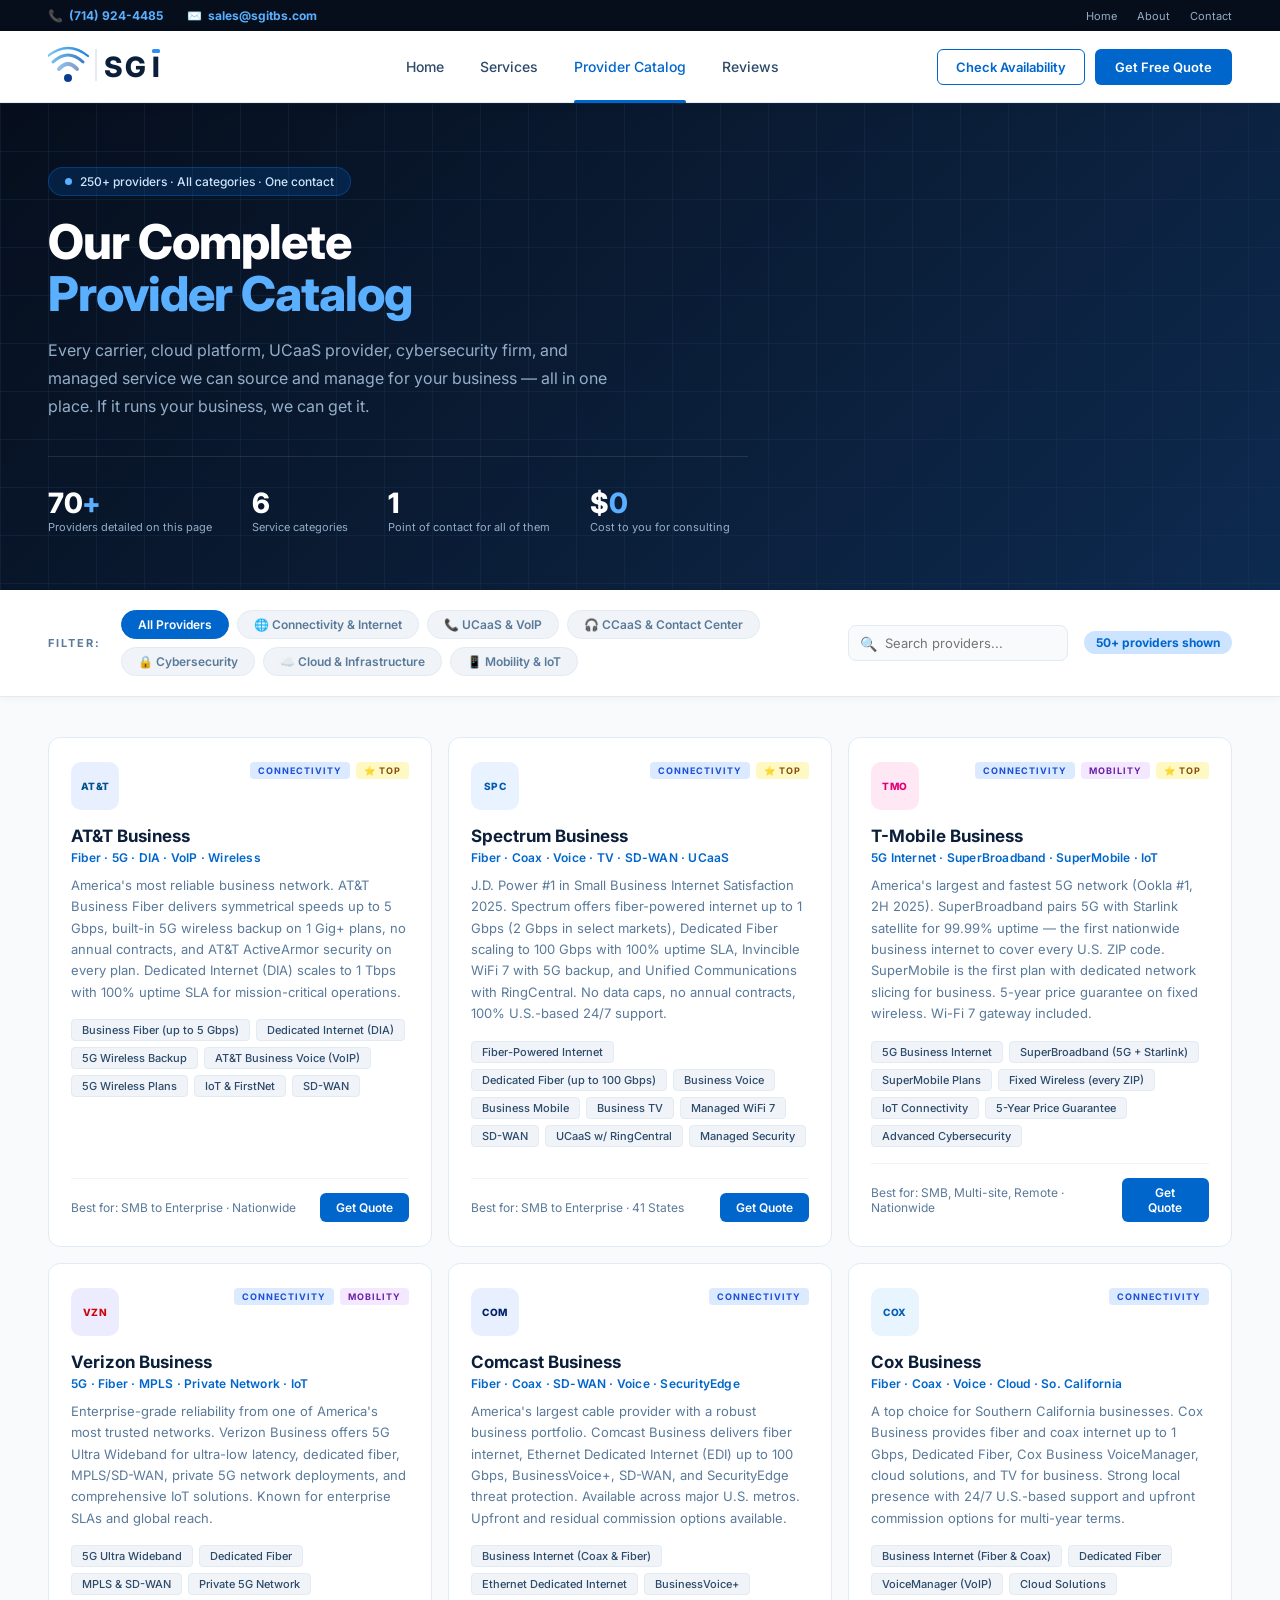
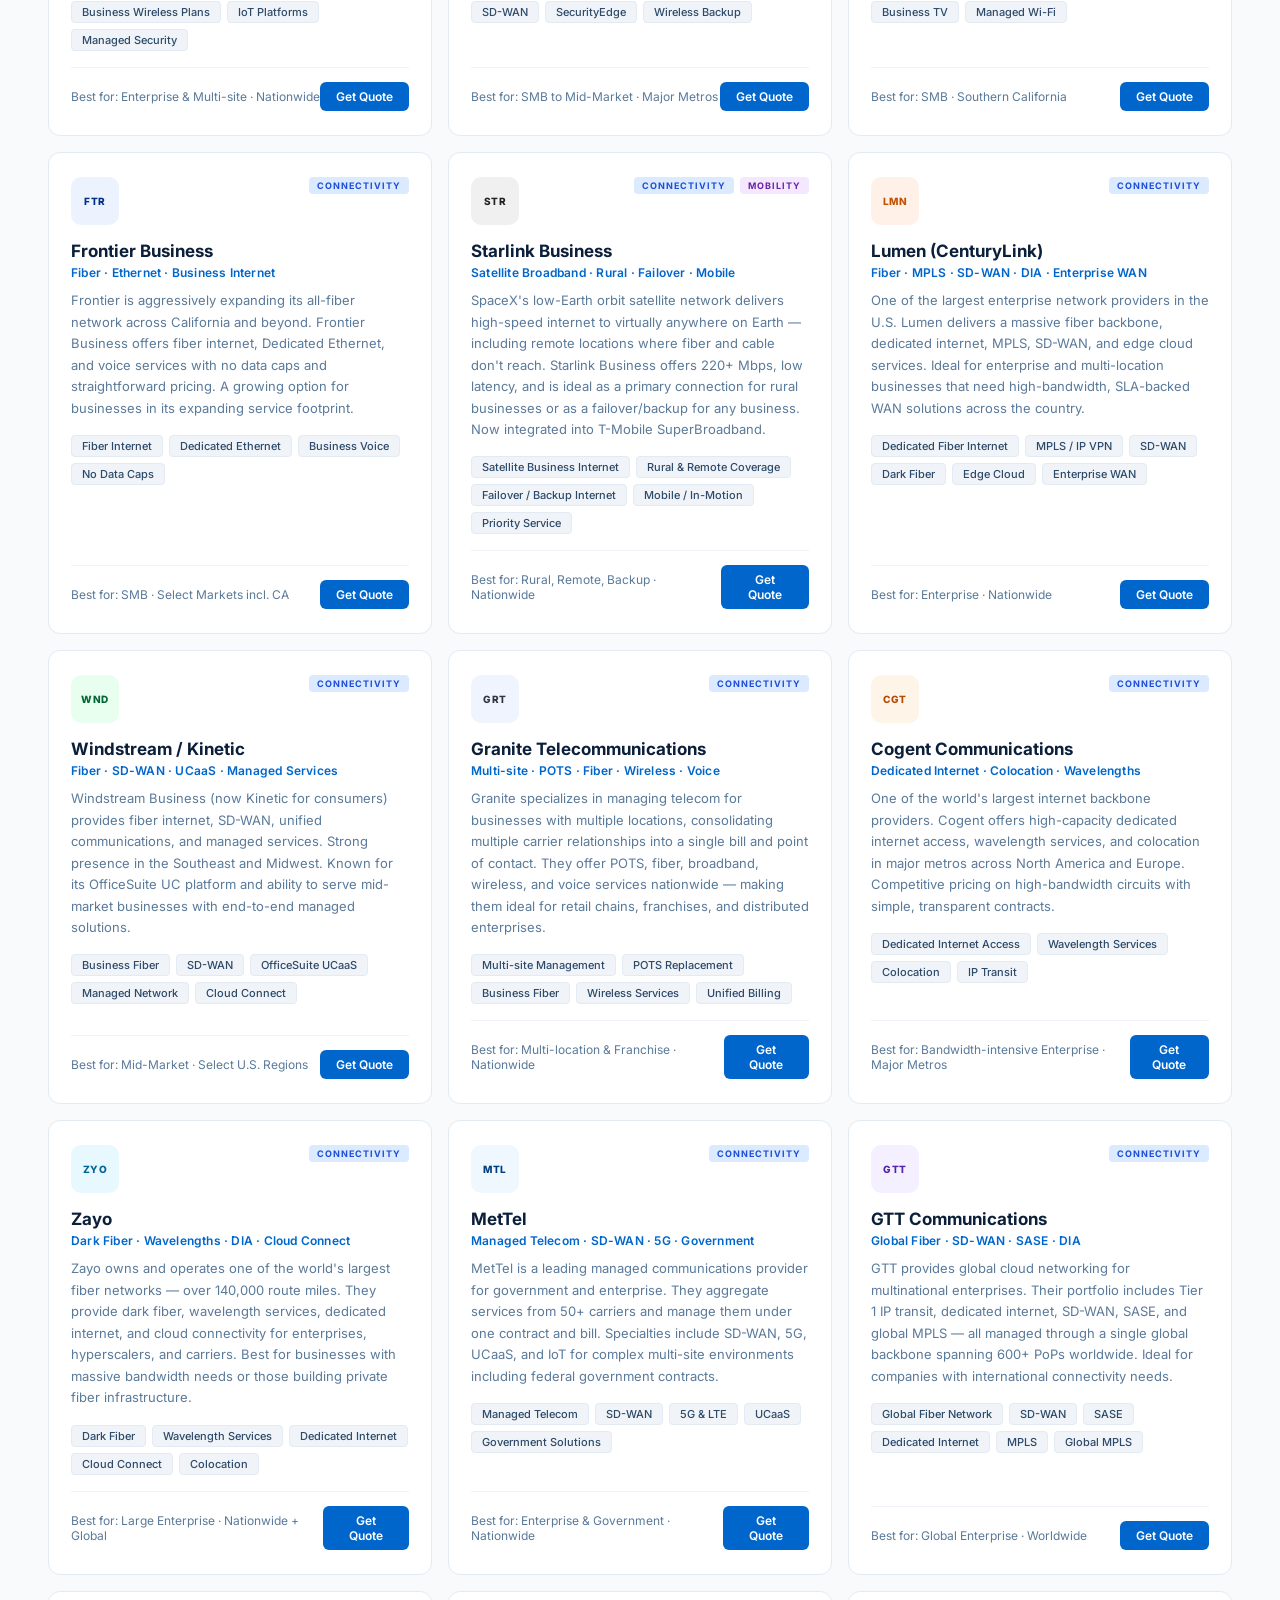
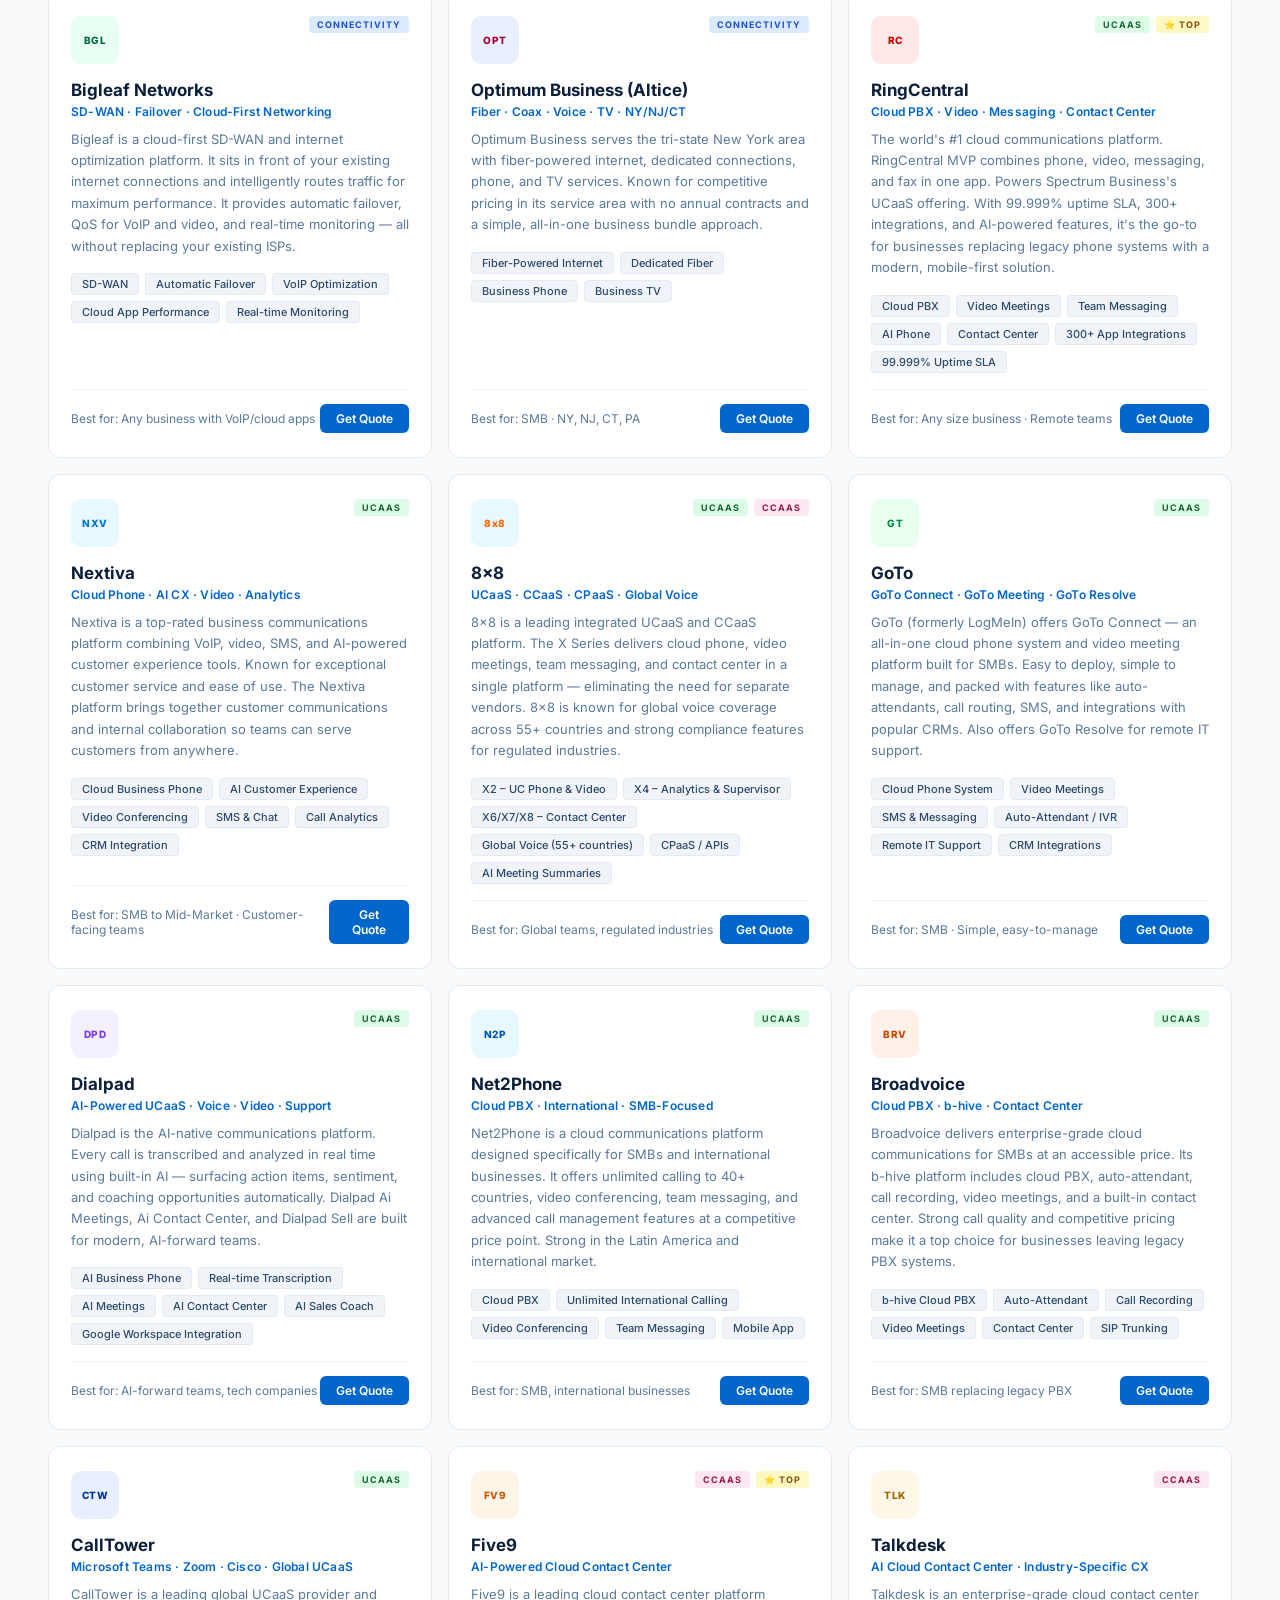
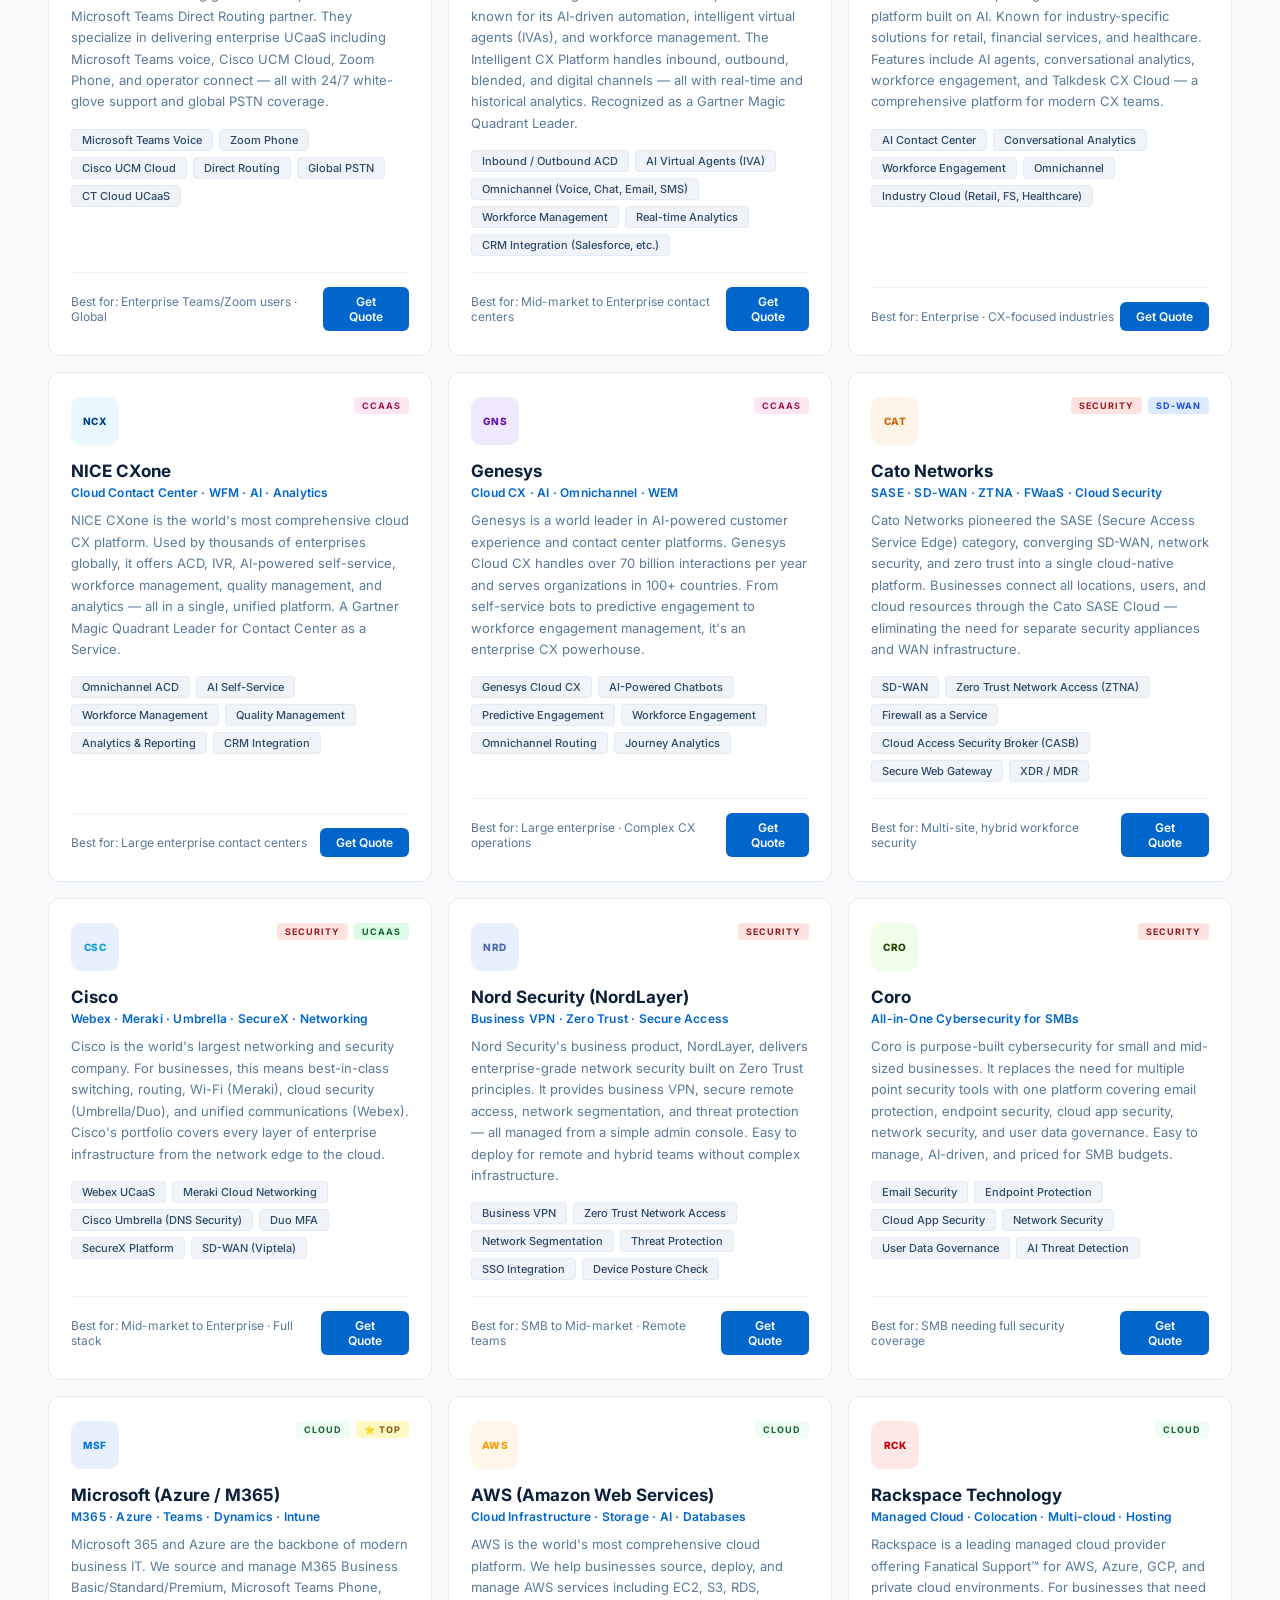
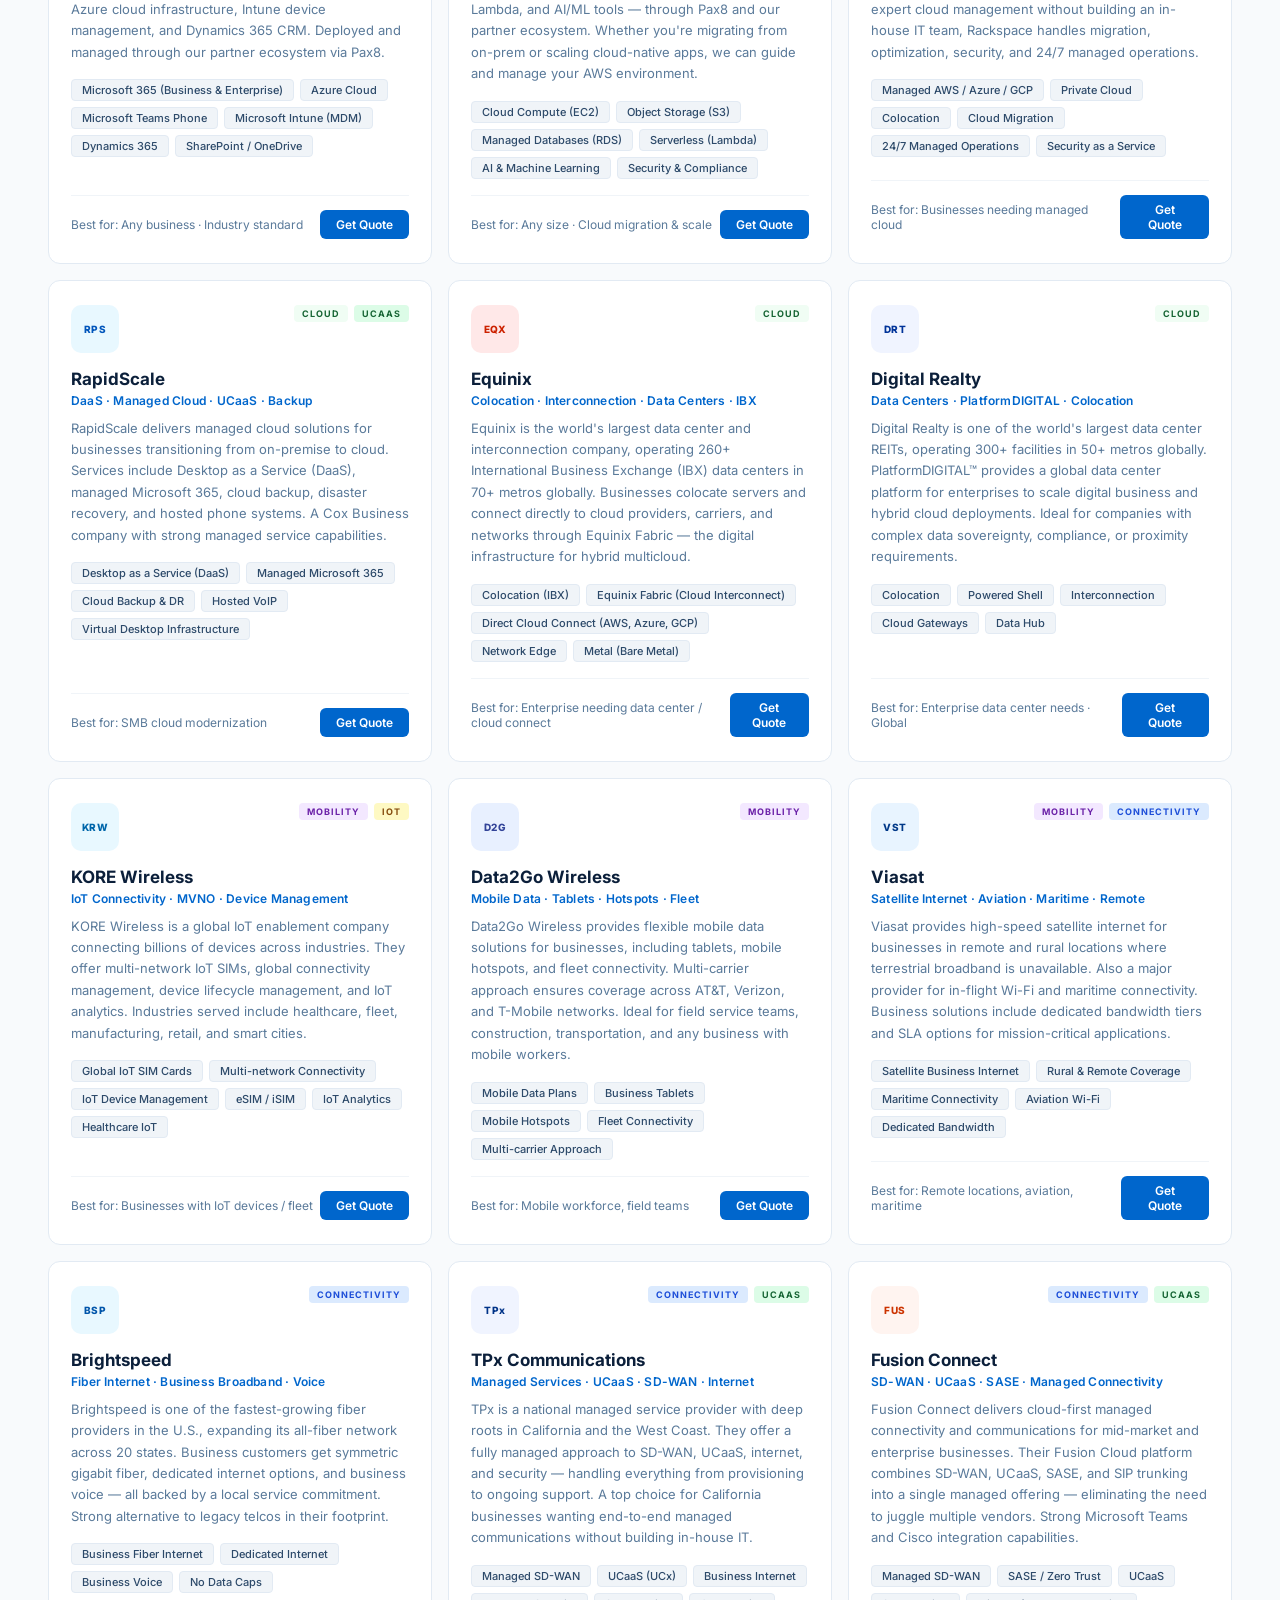
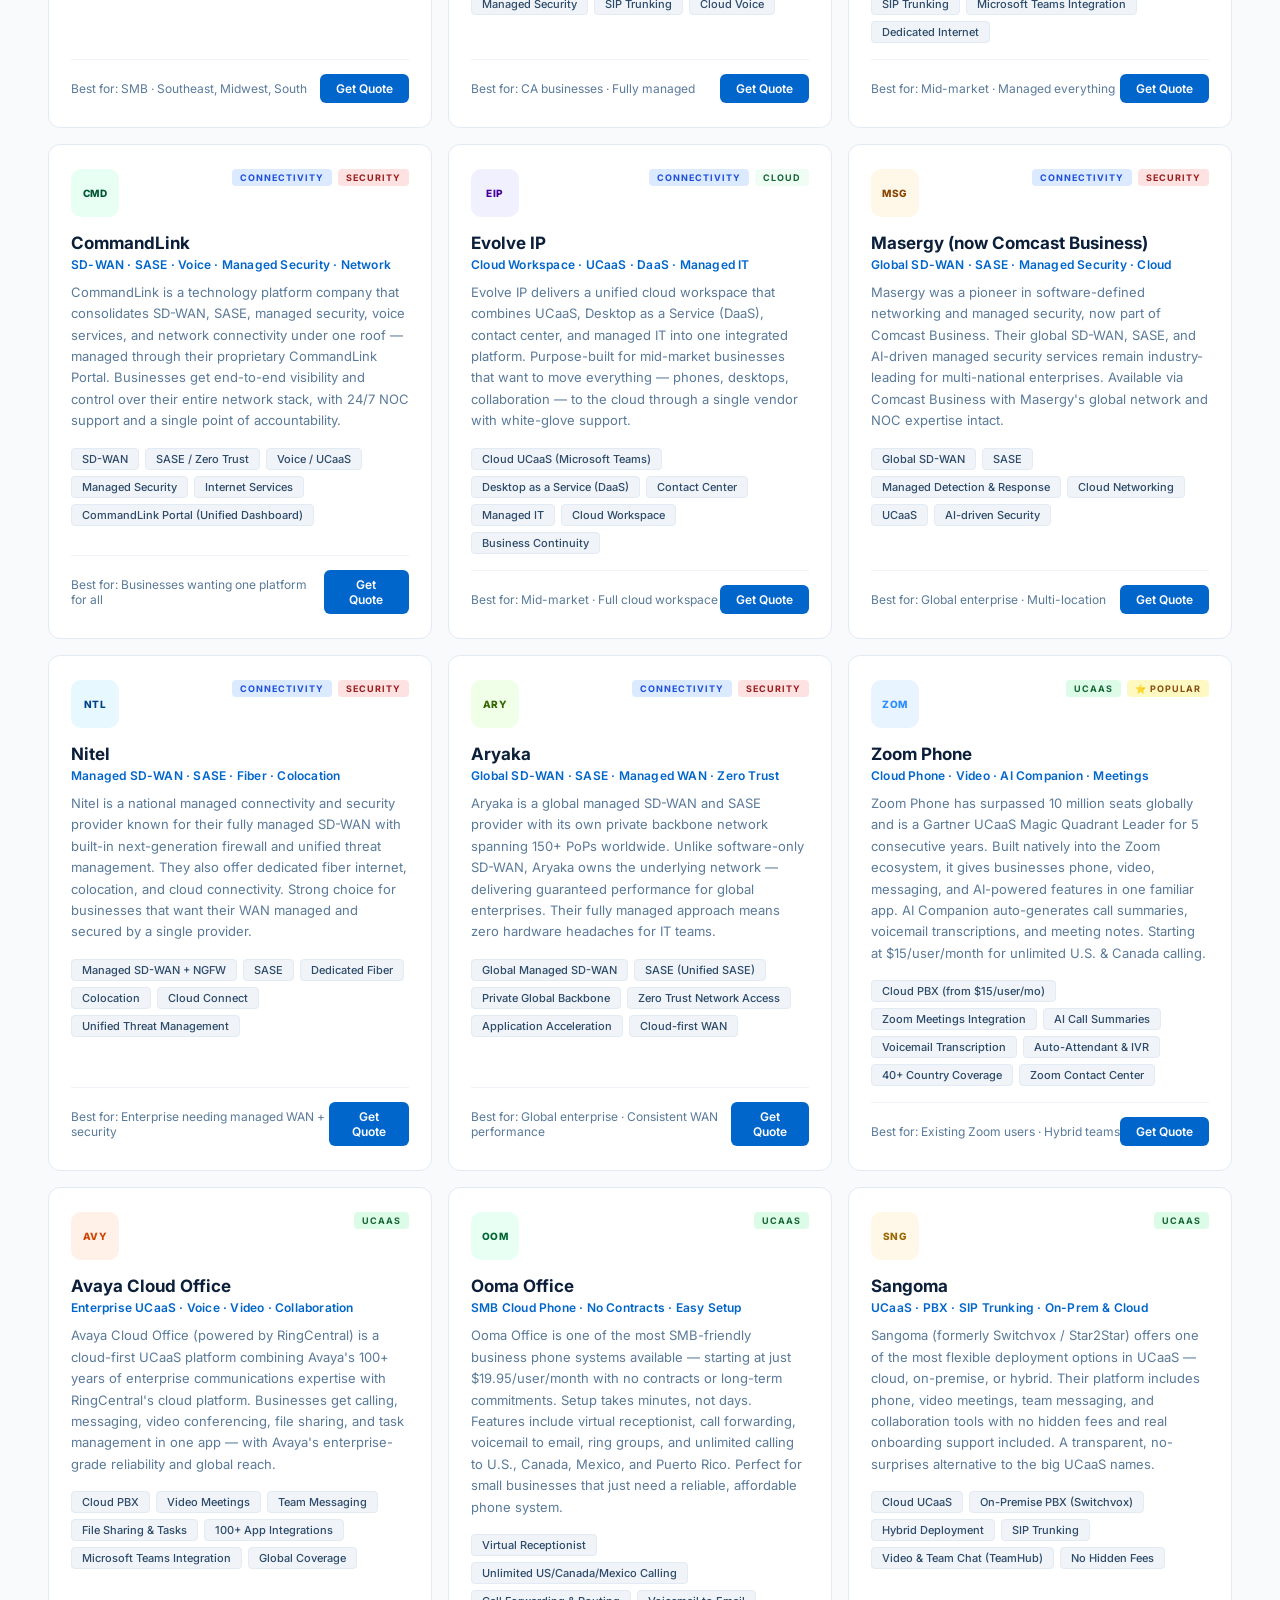
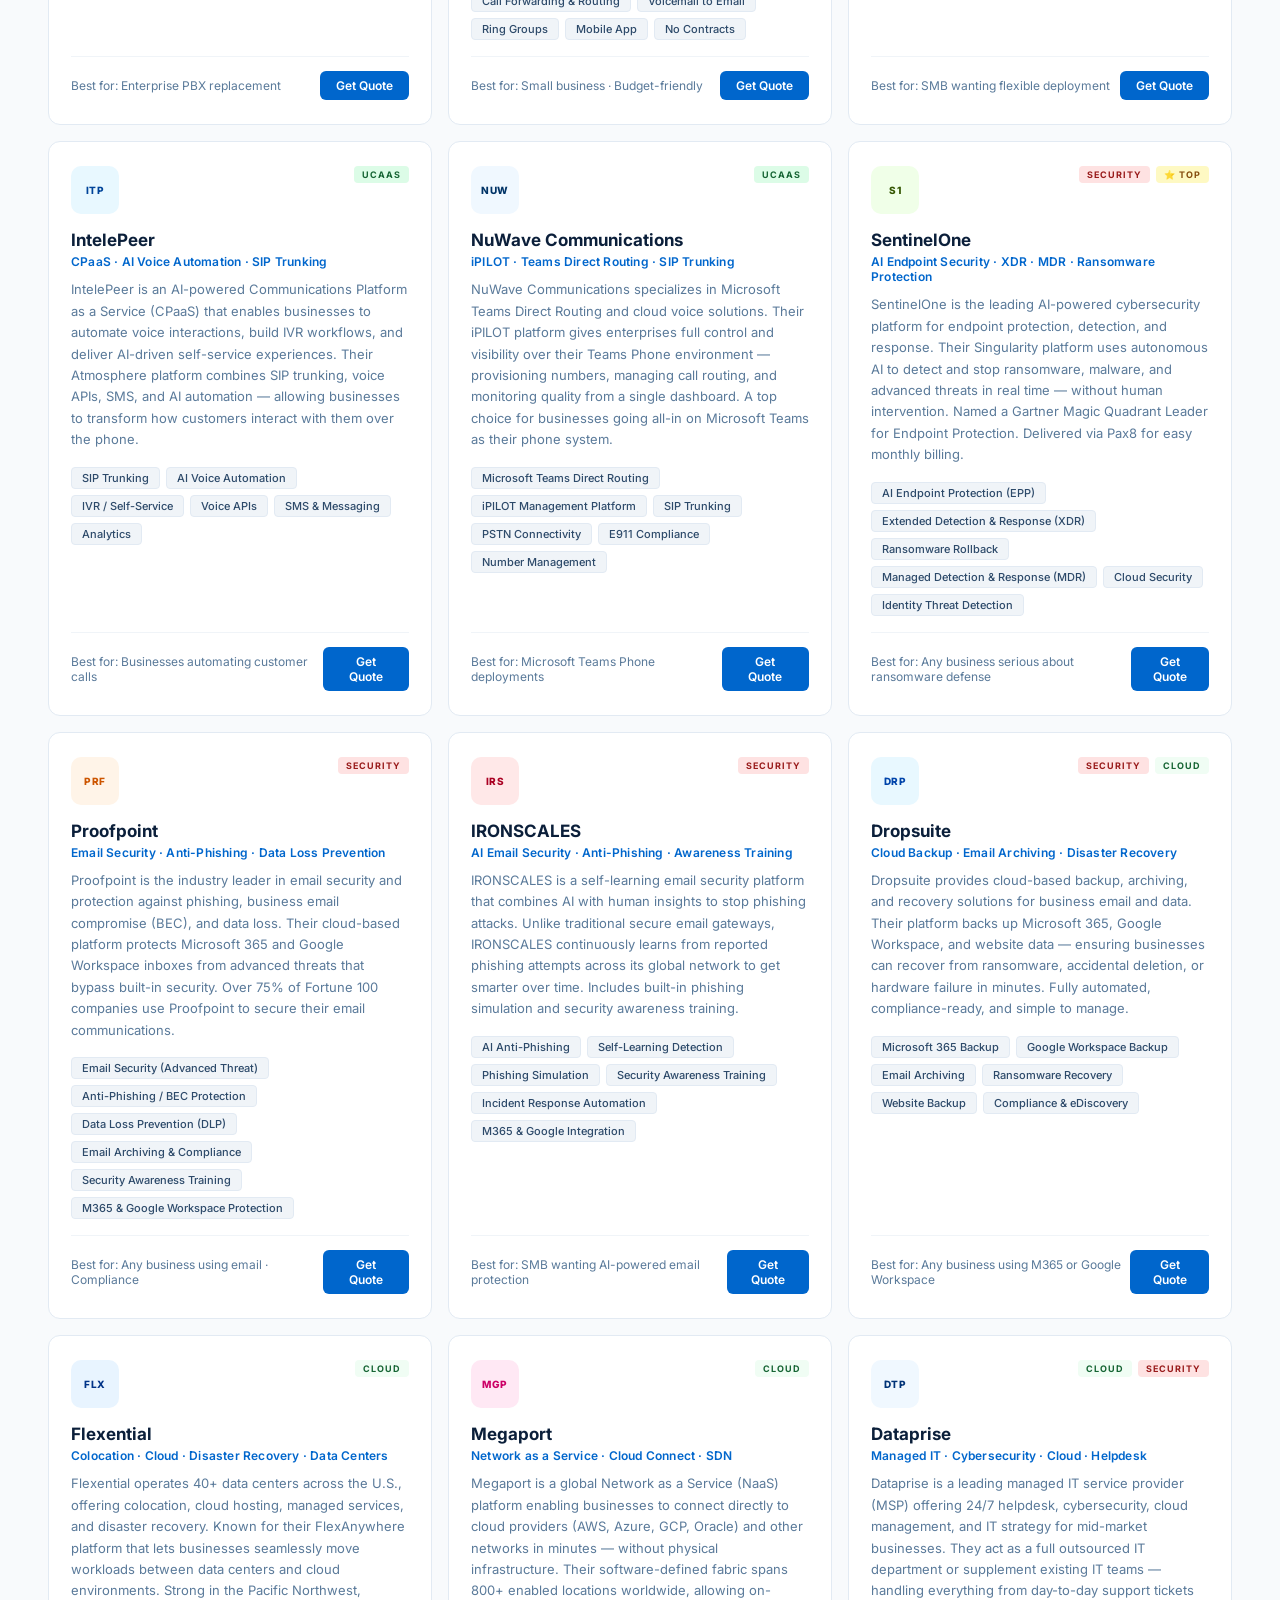
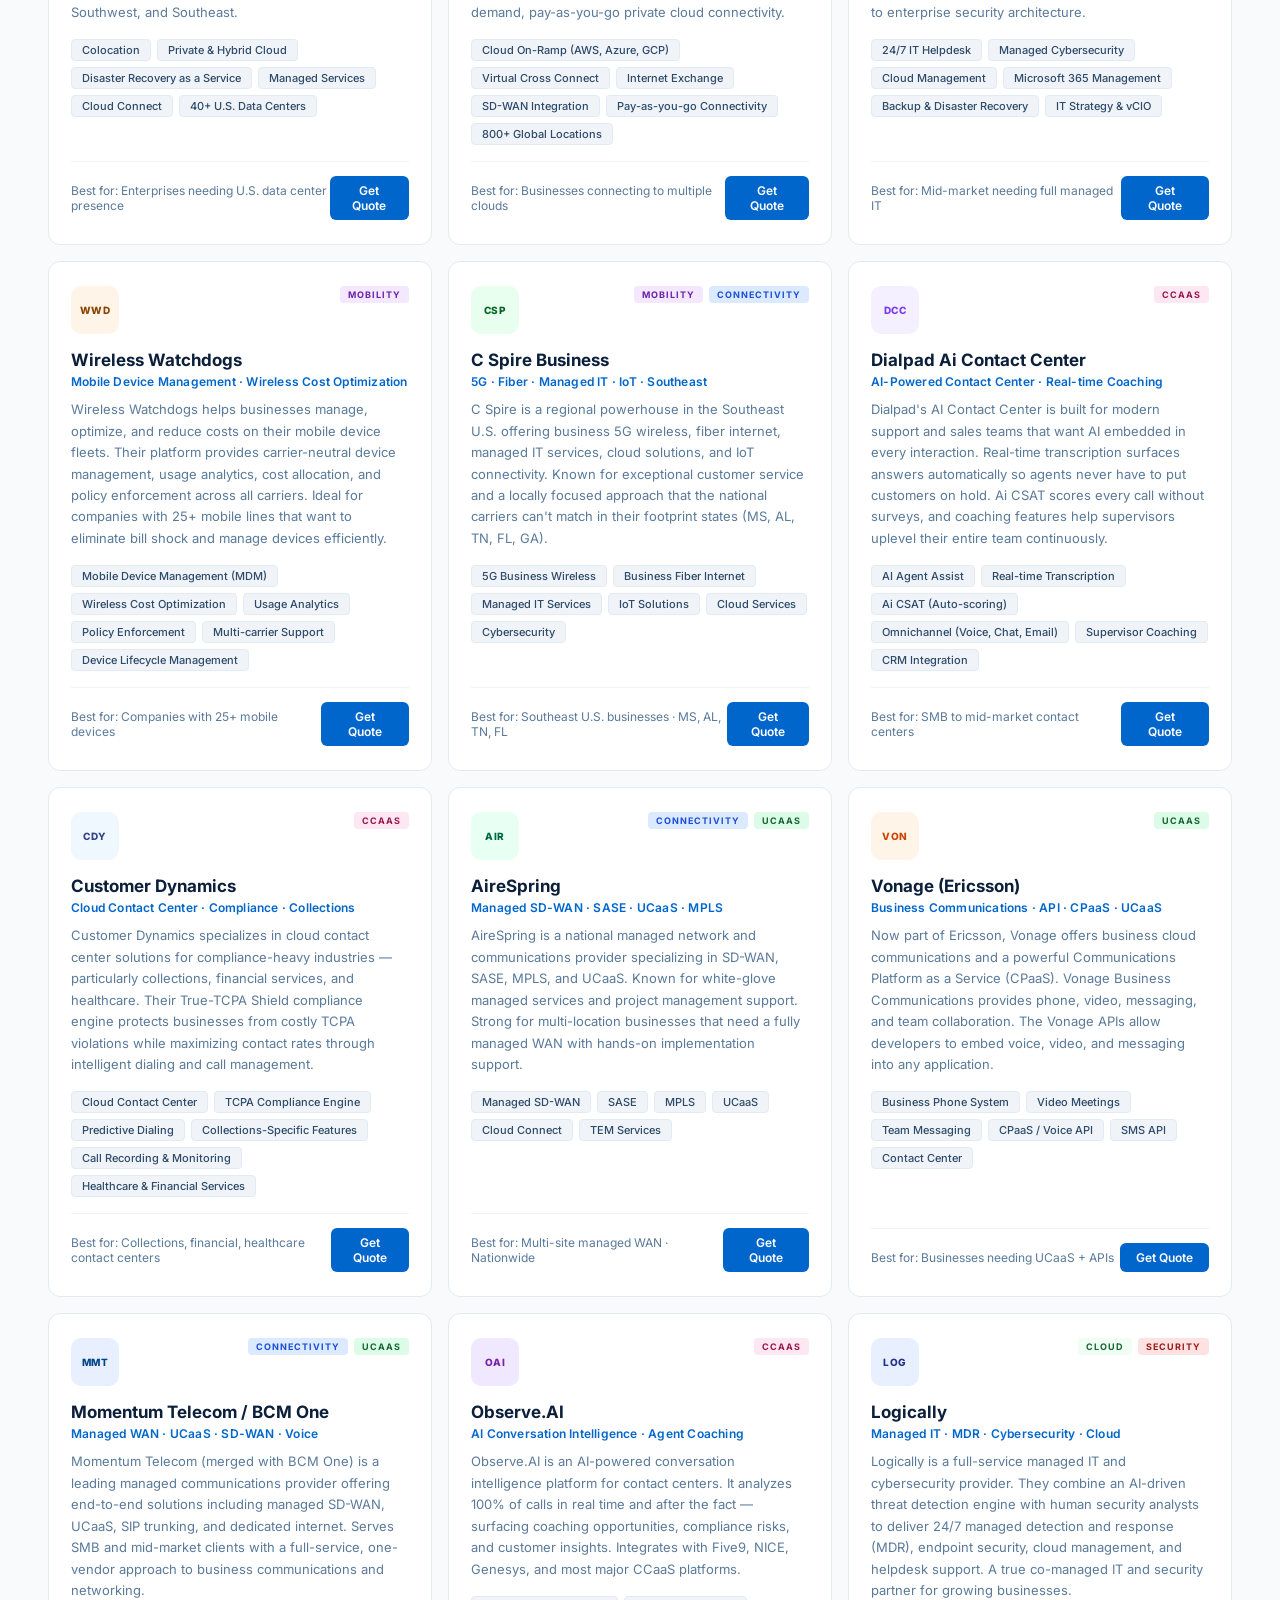
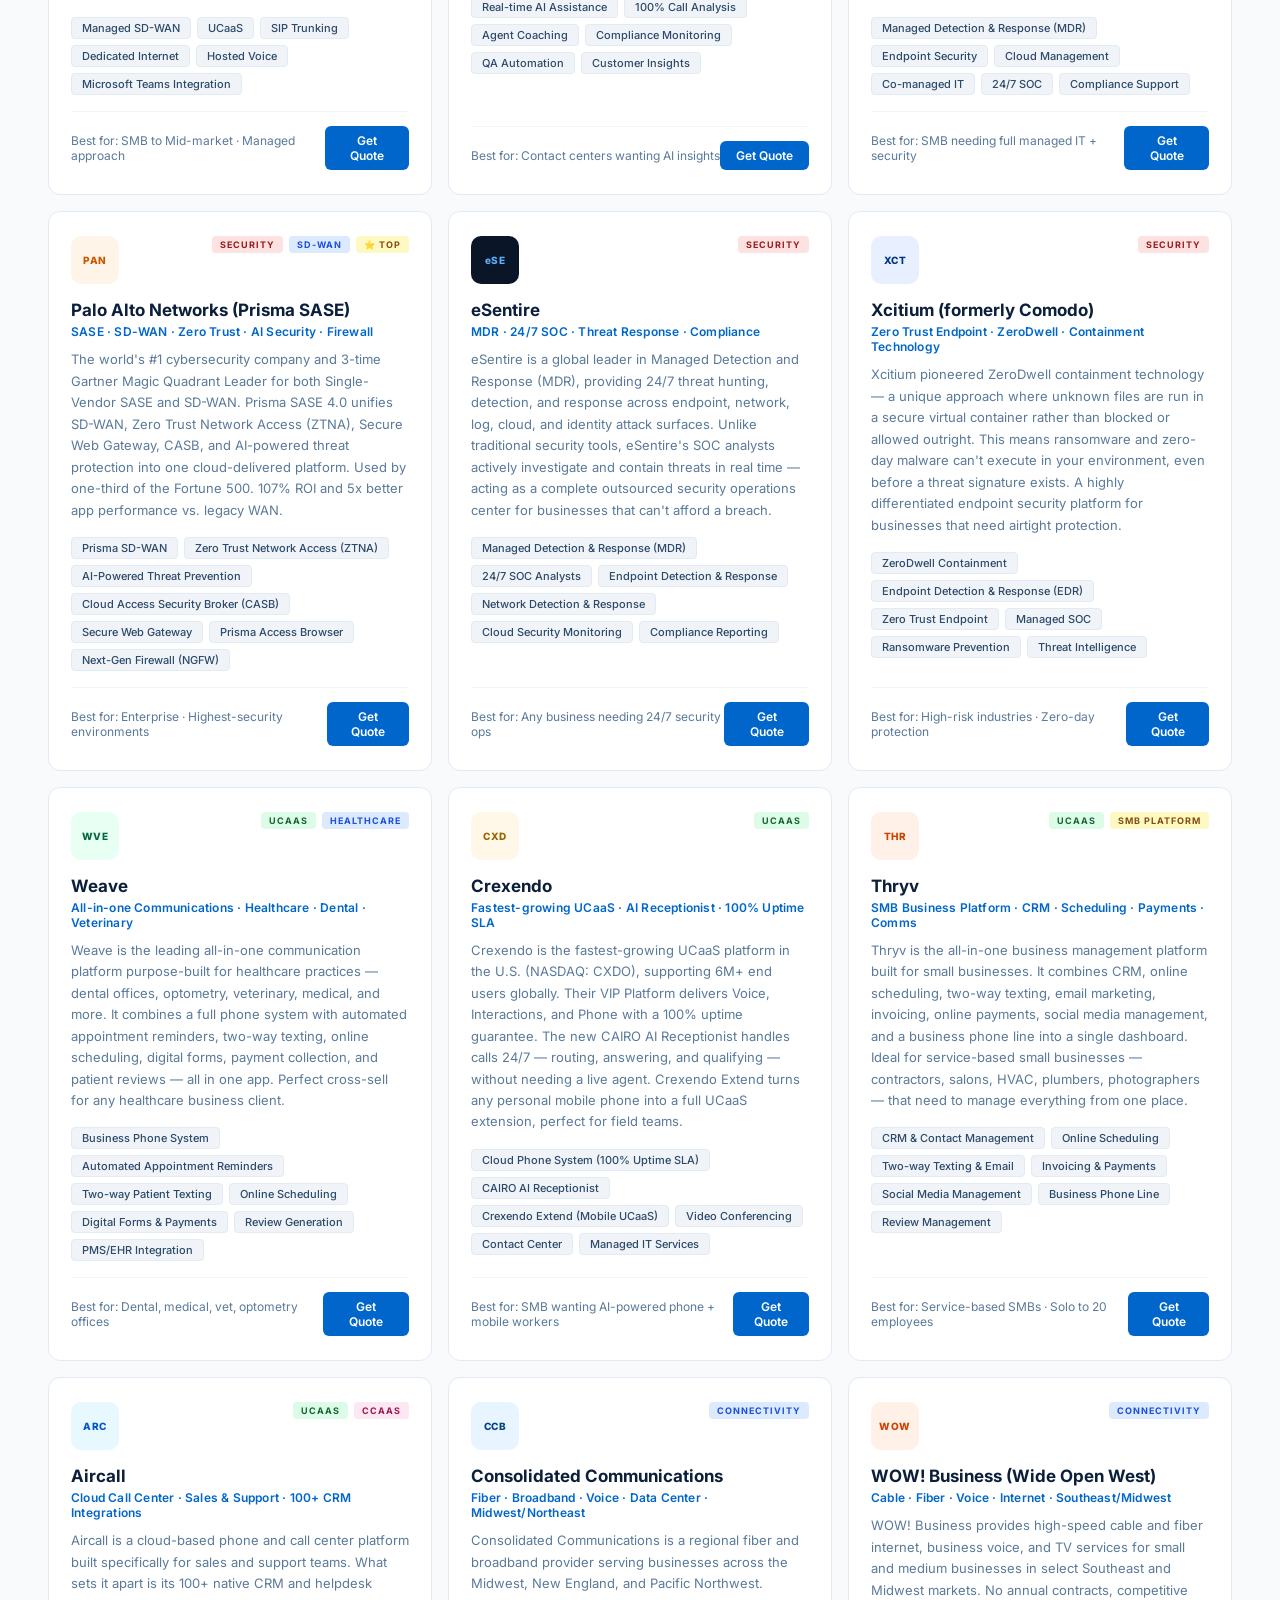
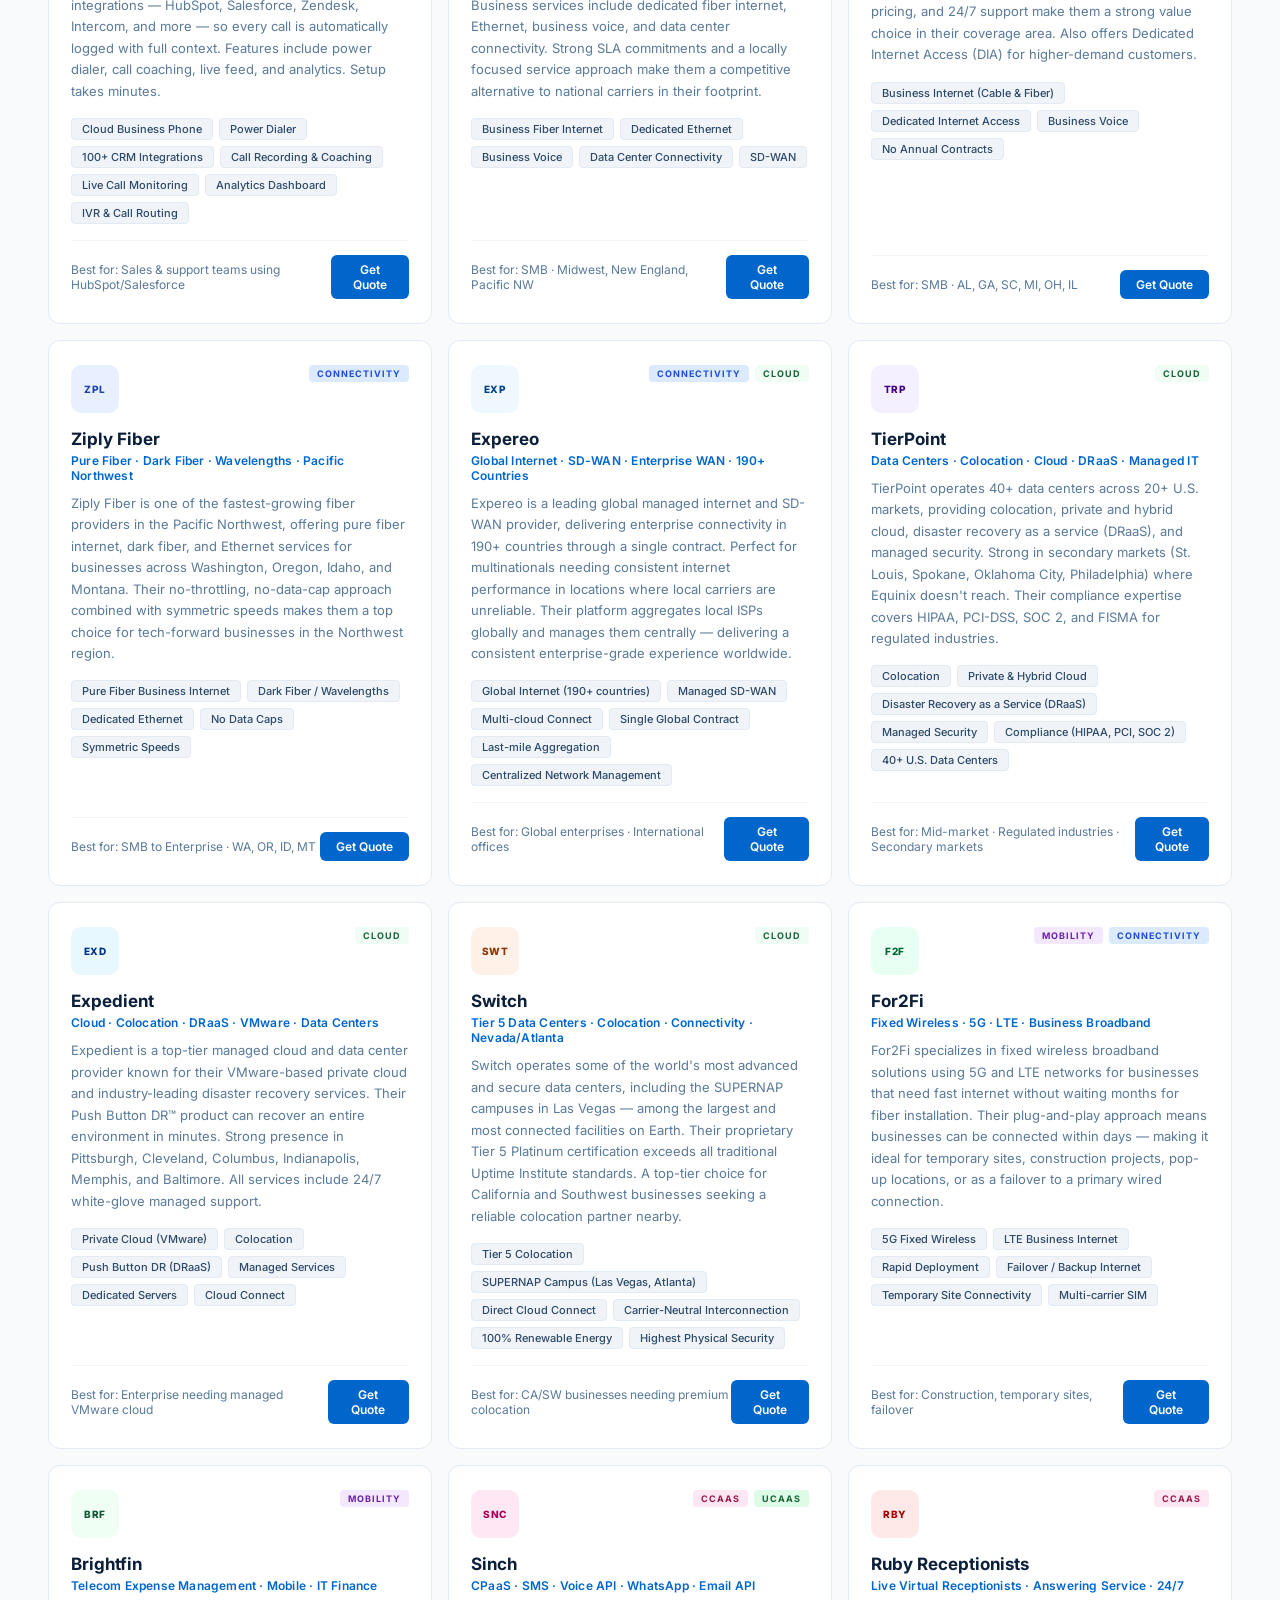
==== index.html @ 7d7104ce "Add files via upload" ====
<!DOCTYPE html>
<html lang="en">
<head>
<meta charset="UTF-8"/>
<meta name="viewport" content="width=device-width, initial-scale=1.0"/>
<title>SGI Provider Catalog — All Carriers & Solutions</title>
<link href="https://fonts.googleapis.com/css2?family=Inter:wght@300;400;500;600;700;800;900&display=swap" rel="stylesheet"/>
<style>
*, *::before, *::after { box-sizing: border-box; margin: 0; padding: 0; }
:root {
  --navy:        #0b1f3a;
  --navy-deep:   #060e1c;
  --navy-mid:    #102646;
  --navy-border: #1c3a60;
  --blue:        #0066cc;
  --blue-mid:    #1a7de0;
  --blue-light:  #5ab0ff;
  --blue-pale:   #cce4ff;
  --white:       #ffffff;
  --gray-50:     #f8fafc;
  --gray-100:    #f0f4f8;
  --gray-200:    #e2eaf3;
  --gray-400:    #94aec8;
  --gray-600:    #4a6282;
  --text-dark:   #0b1f3a;
  --text-mid:    #2d4a6a;
  --text-muted:  #5a7a9a;
}
html { scroll-behavior: smooth; }
body { font-family: 'Inter', sans-serif; font-weight: 400; color: var(--text-dark); background: var(--gray-50); overflow-x: hidden; }

/* ══ TOP BAR ══ */
.topbar { background: var(--navy-deep); padding: 8px 48px; display: flex; align-items: center; justify-content: space-between; }
.topbar-item { font-size: 12px; color: var(--gray-400); display: flex; align-items: center; gap: 6px; }
.topbar-item strong { color: var(--blue-light); }
.topbar-links { display: flex; gap: 20px; }
.topbar-links a { font-size: 11px; color: var(--gray-400); text-decoration: none; }
.topbar-links a:hover { color: white; }

/* ══ NAV ══ */
.nav {
  background: white; border-bottom: 1px solid var(--gray-200);
  display: flex; align-items: center; justify-content: space-between;
  padding: 0 48px; height: 72px;
  box-shadow: 0 1px 12px rgba(0,0,0,0.06);
  position: sticky; top: 0; z-index: 100;
}
.nav-links-row { display: flex; gap: 0; }
.nav-link { padding: 0 18px; height: 72px; display: flex; align-items: center; font-size: 14px; font-weight: 500; color: var(--text-mid); text-decoration: none; position: relative; transition: color 0.2s; }
.nav-link::after { content:''; position:absolute; bottom:0; left:18px; right:18px; height:3px; background:var(--blue); transform:scaleX(0); transition:transform 0.2s; border-radius:2px 2px 0 0; }
.nav-link:hover { color:var(--blue); }
.nav-link:hover::after, .nav-link.active::after { transform:scaleX(1); }
.nav-link.active { color:var(--blue); }
.nav-right { display: flex; gap: 10px; }
.btn-ghost { background:transparent; color:var(--blue); border:1.5px solid var(--blue); border-radius:6px; padding:9px 18px; font-family:'Inter',sans-serif; font-size:13px; font-weight:600; cursor:pointer; transition:all 0.2s; }
.btn-ghost:hover { background:var(--blue); color:white; }
.btn-solid { background:var(--blue); color:white; border:none; border-radius:6px; padding:10px 20px; font-family:'Inter',sans-serif; font-size:13px; font-weight:600; cursor:pointer; transition:all 0.2s; }
.btn-solid:hover { background:var(--blue-mid); }

/* ══ HERO ══ */
.page-hero {
  background: linear-gradient(135deg, var(--navy-deep) 0%, var(--navy) 60%, #0d2a50 100%);
  padding: 64px 48px 56px;
  position: relative; overflow: hidden;
}
.page-hero::before {
  content:'';position:absolute;inset:0;
  background-image:linear-gradient(rgba(28,58,96,0.3) 1px,transparent 1px),linear-gradient(90deg,rgba(28,58,96,0.3) 1px,transparent 1px);
  background-size:48px 48px;
}
.page-hero-inner { position:relative; z-index:2; max-width:700px; }
.hero-badge { display:inline-flex; align-items:center; gap:8px; background:rgba(0,102,204,0.2); border:1px solid rgba(0,102,204,0.4); border-radius:100px; padding:6px 16px; margin-bottom:20px; }
.badge-dot { width:7px; height:7px; border-radius:50%; background:var(--blue-light); animation:pulse 2s infinite; }
@keyframes pulse { 0%,100%{opacity:1}50%{opacity:0.4} }
.badge-text { font-size:12px; font-weight:500; color:var(--blue-pale); }
.page-hero h1 { font-size:48px; font-weight:800; line-height:1.08; color:white; margin-bottom:16px; letter-spacing:-1px; }
.page-hero h1 span { color:var(--blue-light); }
.page-hero p { font-size:16px; color:var(--gray-400); line-height:1.75; max-width:580px; }
.hero-stats-row { display:flex; gap:40px; margin-top:36px; padding-top:32px; border-top:1px solid rgba(255,255,255,0.1); flex-wrap:wrap; }
.h-stat { display:flex; flex-direction:column; gap:3px; }
.h-stat-num { font-size:28px; font-weight:800; color:white; letter-spacing:-0.5px; line-height:1; }
.h-stat-num span { color:var(--blue-light); }
.h-stat-label { font-size:11px; color:var(--gray-400); }

/* ══ FILTER BAR ══ */
.filter-bar {
  background: white;
  border-bottom: 1px solid var(--gray-200);
  padding: 20px 48px;
  display: flex;
  align-items: center;
  gap: 16px;
  flex-wrap: wrap;
  position: sticky; top: 72px; z-index: 90;
  box-shadow: 0 2px 8px rgba(0,0,0,0.04);
}
.filter-label { font-size: 11px; font-weight: 700; letter-spacing: 2px; text-transform: uppercase; color: var(--text-muted); margin-right: 4px; white-space: nowrap; }
.filter-chips { display: flex; gap: 8px; flex-wrap: wrap; flex: 1; }
.chip {
  background: var(--gray-100); border: 1.5px solid var(--gray-200);
  border-radius: 100px; padding: 6px 16px;
  font-size: 12px; font-weight: 600; color: var(--text-muted);
  cursor: pointer; transition: all 0.18s; white-space: nowrap;
}
.chip:hover { border-color: var(--blue); color: var(--blue); background: var(--blue-pale); }
.chip.active { background: var(--blue); border-color: var(--blue); color: white; }
.search-wrap { position: relative; }
.search-input {
  background: var(--gray-50); border: 1.5px solid var(--gray-200);
  border-radius: 8px; padding: 9px 16px 9px 36px;
  font-family: 'Inter', sans-serif; font-size: 13px; color: var(--text-dark);
  outline: none; width: 220px; transition: border-color 0.2s;
}
.search-input:focus { border-color: var(--blue); background: white; }
.search-icon { position:absolute; left:12px; top:50%; transform:translateY(-50%); color:var(--text-muted); font-size:14px; pointer-events:none; }
.count-badge { background:var(--blue-pale); color:var(--blue); font-size:12px; font-weight:700; padding:4px 12px; border-radius:100px; white-space:nowrap; }

/* ══ CATALOG GRID ══ */
.catalog-section { padding: 40px 48px 64px; }
.category-header { margin-bottom: 24px; padding-bottom: 14px; border-bottom: 2px solid var(--gray-200); display: flex; align-items: center; gap: 12px; }
.category-title { font-size: 18px; font-weight: 800; color: var(--text-dark); }
.category-count { background: var(--blue-pale); color: var(--blue); font-size: 11px; font-weight: 700; padding: 3px 10px; border-radius: 100px; }
.providers-grid {
  display: grid;
  grid-template-columns: repeat(auto-fill, minmax(320px, 1fr));
  gap: 16px;
  margin-bottom: 56px;
}

/* ══ PROVIDER CARD ══ */
.provider-card {
  background: white;
  border: 1px solid var(--gray-200);
  border-radius: 12px;
  padding: 24px 22px;
  display: flex; flex-direction: column; gap: 0;
  transition: all 0.22s;
  cursor: default;
  position: relative;
  overflow: hidden;
}
.provider-card::before {
  content:''; position:absolute; top:0; left:0; right:0; height:3px;
  background: linear-gradient(90deg, var(--blue), var(--blue-light));
  transform: scaleX(0); transform-origin: left;
  transition: transform 0.3s;
}
.provider-card:hover { transform: translateY(-3px); box-shadow: 0 12px 32px rgba(0,102,204,0.1); border-color: var(--blue-pale); }
.provider-card:hover::before { transform: scaleX(1); }
.provider-card.hidden { display: none; }

.card-top { display: flex; align-items: flex-start; justify-content: space-between; margin-bottom: 14px; }
.provider-logo-box {
  width: 48px; height: 48px;
  border-radius: 10px;
  display: flex; align-items: center; justify-content: center;
  font-size: 10px; font-weight: 800; letter-spacing: 0.5px;
  flex-shrink: 0;
}
.card-badges { display: flex; gap: 6px; flex-wrap: wrap; justify-content: flex-end; }
.cat-badge {
  font-size: 9px; font-weight: 700; letter-spacing: 1px; text-transform: uppercase;
  padding: 3px 8px; border-radius: 4px;
}

.provider-name { font-size: 17px; font-weight: 700; color: var(--text-dark); margin-bottom: 4px; margin-top: 2px; }
.provider-tagline { font-size: 12px; color: var(--blue); font-weight: 600; margin-bottom: 10px; letter-spacing: 0.2px; }
.provider-desc { font-size: 13px; color: var(--text-muted); line-height: 1.65; margin-bottom: 16px; }

.service-tags { display: flex; flex-wrap: wrap; gap: 6px; margin-bottom: 16px; }
.service-tag {
  background: var(--gray-100); border: 1px solid var(--gray-200);
  border-radius: 4px; padding: 3px 10px;
  font-size: 11px; font-weight: 500; color: var(--text-mid);
}

.card-cta {
  margin-top: auto;
  display: flex; align-items: center; justify-content: space-between;
  padding-top: 14px; border-top: 1px solid var(--gray-100);
}
.card-cta-text { font-size: 12px; color: var(--text-muted); }
.card-btn {
  background: var(--blue); color: white;
  border: none; border-radius: 6px;
  padding: 7px 16px;
  font-family: 'Inter', sans-serif; font-size: 12px; font-weight: 600;
  cursor: pointer; transition: all 0.18s;
}
.card-btn:hover { background: var(--blue-mid); transform: translateY(-1px); }

/* No results */
.no-results { text-align:center; padding:80px 24px; display:none; }
.no-results h3 { font-size:20px; font-weight:700; color:var(--text-mid); margin-bottom:8px; }
.no-results p { font-size:14px; color:var(--text-muted); }

/* ══ FOOTER ══ */
footer { background:var(--navy-deep); padding:40px 48px; border-top:1px solid var(--navy-border); display:flex; align-items:center; justify-content:space-between; flex-wrap:wrap; gap:16px; }
.footer-copy { font-size:12px; color:var(--gray-600); }
.footer-right { font-size:12px; color:var(--gray-400); }

@media(max-width:768px){
  .topbar,.nav,.filter-bar,.catalog-section { padding-left:20px; padding-right:20px; }
  .page-hero { padding:48px 20px 40px; }
  .page-hero h1 { font-size:32px; }
  .nav-links-row { display:none; }
  .providers-grid { grid-template-columns:1fr; }
  .search-input { width:100%; }
  footer { padding:28px 20px; flex-direction:column; }
}

.contact-section{padding:64px 48px;background:linear-gradient(135deg,var(--navy-deep) 0%,var(--navy) 100%)}
.contact-wrap{max-width:980px;margin:0 auto;background:#fff;border-radius:18px;padding:34px;box-shadow:0 20px 50px rgba(0,0,0,.18)}
.contact-wrap h2{font-size:28px;font-weight:800;color:var(--text-dark);margin-bottom:8px}
.contact-wrap p{color:var(--text-muted);line-height:1.7;margin-bottom:22px}
.lead-grid{display:grid;grid-template-columns:repeat(2,1fr);gap:14px}
.lead-form input,.lead-form textarea{width:100%;border:1.5px solid var(--gray-200);border-radius:8px;padding:12px 14px;font-family:'Inter',sans-serif;font-size:14px;outline:none}
.lead-form input:focus,.lead-form textarea:focus{border-color:var(--blue)}
.lead-form textarea{margin-top:14px;resize:vertical}
.service-checks{display:grid;grid-template-columns:repeat(4,1fr);gap:10px;margin:16px 0}
.service-checks label{background:var(--gray-50);border:1px solid var(--gray-200);border-radius:8px;padding:10px;font-size:12px;color:var(--text-mid)}
.form-message{margin-top:12px;font-size:13px;color:var(--text-muted)}
.hp{position:absolute;left:-9999px;opacity:0;height:0;width:0}
@media(max-width:768px){.contact-section{padding:40px 20px}.contact-wrap{padding:24px}.lead-grid,.service-checks{grid-template-columns:1fr}}

</style>
<script src="https://challenges.cloudflare.com/turnstile/v0/api.js" defer></script>
</head>
<body id="top">

<!-- TOP BAR -->
<div class="topbar">
  <div style="display:flex;gap:24px;">
    <div class="topbar-item">📞 <strong>(714) 924-4485</strong></div>
    <div class="topbar-item">✉️ <strong>sales@sgitbs.com</strong></div>
  </div>
  <div class="topbar-links">
    <a href="#top">Home</a>
    <a href="#">About</a>
    <a href="#contact">Contact</a>
  </div>
</div>

<!-- NAV -->
<nav class="nav">
  <div>
    <svg width="200" height="40" viewBox="0 0 200 40" fill="none">
      <defs>
        <linearGradient id="na1" x1="0" y1="0" x2="1" y2="0"><stop offset="0%" stop-color="#7ec8f0"/><stop offset="100%" stop-color="#1a7de0"/></linearGradient>
        <linearGradient id="na2" x1="0" y1="0" x2="1" y2="0"><stop offset="0%" stop-color="#4aaae8" stop-opacity="0.8"/><stop offset="100%" stop-color="#0d5abf" stop-opacity="0.8"/></linearGradient>
        <linearGradient id="na3" x1="0" y1="0" x2="1" y2="0"><stop offset="0%" stop-color="#1a7de0" stop-opacity="0.5"/><stop offset="100%" stop-color="#0a3d8f" stop-opacity="0.5"/></linearGradient>
      </defs>
      <circle cx="20" cy="33" r="4" fill="#0a3d8f"/>
      <path d="M11 24 Q20 14 29 24" stroke="url(#na3)" stroke-width="4" fill="none" stroke-linecap="round"/>
      <path d="M5 17 Q20 3 35 17" stroke="url(#na2)" stroke-width="3" fill="none" stroke-linecap="round"/>
      <path d="M0 11 Q20 -5 40 11" stroke="url(#na1)" stroke-width="2.2" fill="none" stroke-linecap="round"/>
      <line x1="48" y1="4" x2="48" y2="36" stroke="#d0dde8" stroke-width="1.2"/>
      <text x="56" y="32" font-family="Inter,sans-serif" font-size="28" font-weight="800" fill="#0b1f3a" letter-spacing="-0.5">S</text>
      <text x="77" y="32" font-family="Inter,sans-serif" font-size="28" font-weight="800" fill="#0b1f3a" letter-spacing="-0.5">G</text>
      <text x="104" y="32" font-family="Inter,sans-serif" font-size="28" font-weight="800" fill="#0b1f3a">I</text>
      <rect x="104" y="4" width="8" height="4" rx="1.5" fill="#2d8ff5"/>
    </svg>
  </div>
  <div class="nav-links-row">
    <a class="nav-link" href="#top">Home</a>
    <a class="nav-link" href="#top">Services</a>
    <a class="nav-link active" href="#">Provider Catalog</a>
    <a class="nav-link" href="#reviews">Reviews</a>
  </div>
  <div class="nav-right">
    <button class="btn-ghost" onclick="window.location='#contact'">Check Availability</button>
    <button class="btn-solid" onclick="window.location='#contact'">Get Free Quote</button>
  </div>
</nav>

<!-- PAGE HERO -->
<div class="page-hero">
  <div class="page-hero-inner">
    <div class="hero-badge"><div class="badge-dot"></div><span class="badge-text">250+ providers · All categories · One contact</span></div>
    <h1>Our Complete<br/><span>Provider Catalog</span></h1>
    <p>Every carrier, cloud platform, UCaaS provider, cybersecurity firm, and managed service we can source and manage for your business — all in one place. If it runs your business, we can get it.</p>
    <div class="hero-stats-row">
      <div class="h-stat"><div class="h-stat-num">70<span>+</span></div><div class="h-stat-label">Providers detailed on this page</div></div>
      <div class="h-stat"><div class="h-stat-num">6</div><div class="h-stat-label">Service categories</div></div>
      <div class="h-stat"><div class="h-stat-num">1</div><div class="h-stat-label">Point of contact for all of them</div></div>
      <div class="h-stat"><div class="h-stat-num">$<span>0</span></div><div class="h-stat-label">Cost to you for consulting</div></div>
    </div>
  </div>
</div>

<!-- FILTER BAR -->
<div class="filter-bar">
  <span class="filter-label">Filter:</span>
  <div class="filter-chips">
    <div class="chip active" data-filter="all" onclick="filterCards('all',this)">All Providers</div>
    <div class="chip" data-filter="connectivity" onclick="filterCards('connectivity',this)">🌐 Connectivity & Internet</div>
    <div class="chip" data-filter="ucaas" onclick="filterCards('ucaas',this)">📞 UCaaS & VoIP</div>
    <div class="chip" data-filter="ccaas" onclick="filterCards('ccaas',this)">🎧 CCaaS & Contact Center</div>
    <div class="chip" data-filter="security" onclick="filterCards('security',this)">🔒 Cybersecurity</div>
    <div class="chip" data-filter="cloud" onclick="filterCards('cloud',this)">☁️ Cloud & Infrastructure</div>
    <div class="chip" data-filter="mobility" onclick="filterCards('mobility',this)">📱 Mobility & IoT</div>
  </div>
  <div class="search-wrap">
    <span class="search-icon">🔍</span>
    <input class="search-input" type="text" placeholder="Search providers..." oninput="searchCards(this.value)" id="searchInput"/>
  </div>
  <div class="count-badge" id="countBadge">50+ providers shown</div>
</div>

<!-- CATALOG -->
<div class="catalog-section">
  <div id="noResults" class="no-results">
    <h3>No providers found</h3>
    <p>Try a different search term or category filter.</p>
  </div>

  <div class="providers-grid" id="providersGrid">

    <!-- ══ CONNECTIVITY & INTERNET ══ -->
    <div class="provider-card" data-cat="connectivity" data-name="at&t">
      <div class="card-top">
        <div class="provider-logo-box" style="background:#e8f0ff;color:#00508a;">AT&T</div>
        <div class="card-badges"><span class="cat-badge" style="background:#dbeafe;color:#1d4ed8;">Connectivity</span><span class="cat-badge" style="background:#fef9c3;color:#854d0e;">⭐ Top</span></div>
      </div>
      <div class="provider-name">AT&T Business</div>
      <div class="provider-tagline">Fiber · 5G · DIA · VoIP · Wireless</div>
      <div class="provider-desc">America's most reliable business network. AT&T Business Fiber delivers symmetrical speeds up to 5 Gbps, built-in 5G wireless backup on 1 Gig+ plans, no annual contracts, and AT&T ActiveArmor security on every plan. Dedicated Internet (DIA) scales to 1 Tbps with 100% uptime SLA for mission-critical operations.</div>
      <div class="service-tags">
        <span class="service-tag">Business Fiber (up to 5 Gbps)</span>
        <span class="service-tag">Dedicated Internet (DIA)</span>
        <span class="service-tag">5G Wireless Backup</span>
        <span class="service-tag">AT&T Business Voice (VoIP)</span>
        <span class="service-tag">5G Wireless Plans</span>
        <span class="service-tag">IoT & FirstNet</span>
        <span class="service-tag">SD-WAN</span>
      </div>
      <div class="card-cta"><span class="card-cta-text">Best for: SMB to Enterprise · Nationwide</span><button class="card-btn" onclick="window.location='#contact'">Get Quote</button></div>
    </div>

    <div class="provider-card" data-cat="connectivity" data-name="spectrum">
      <div class="card-top">
        <div class="provider-logo-box" style="background:#e8f3ff;color:#005cb2;">SPC</div>
        <div class="card-badges"><span class="cat-badge" style="background:#dbeafe;color:#1d4ed8;">Connectivity</span><span class="cat-badge" style="background:#fef9c3;color:#854d0e;">⭐ Top</span></div>
      </div>
      <div class="provider-name">Spectrum Business</div>
      <div class="provider-tagline">Fiber · Coax · Voice · TV · SD-WAN · UCaaS</div>
      <div class="provider-desc">J.D. Power #1 in Small Business Internet Satisfaction 2025. Spectrum offers fiber-powered internet up to 1 Gbps (2 Gbps in select markets), Dedicated Fiber scaling to 100 Gbps with 100% uptime SLA, Invincible WiFi 7 with 5G backup, and Unified Communications with RingCentral. No data caps, no annual contracts, 100% U.S.-based 24/7 support.</div>
      <div class="service-tags">
        <span class="service-tag">Fiber-Powered Internet</span>
        <span class="service-tag">Dedicated Fiber (up to 100 Gbps)</span>
        <span class="service-tag">Business Voice</span>
        <span class="service-tag">Business Mobile</span>
        <span class="service-tag">Business TV</span>
        <span class="service-tag">Managed WiFi 7</span>
        <span class="service-tag">SD-WAN</span>
        <span class="service-tag">UCaaS w/ RingCentral</span>
        <span class="service-tag">Managed Security</span>
      </div>
      <div class="card-cta"><span class="card-cta-text">Best for: SMB to Enterprise · 41 States</span><button class="card-btn" onclick="window.location='#contact'">Get Quote</button></div>
    </div>

    <div class="provider-card" data-cat="connectivity mobility" data-name="t-mobile verizon">
      <div class="card-top">
        <div class="provider-logo-box" style="background:#ffe8f4;color:#e20074;">TMO</div>
        <div class="card-badges"><span class="cat-badge" style="background:#dbeafe;color:#1d4ed8;">Connectivity</span><span class="cat-badge" style="background:#f3e8ff;color:#6b21a8;">Mobility</span><span class="cat-badge" style="background:#fef9c3;color:#854d0e;">⭐ Top</span></div>
      </div>
      <div class="provider-name">T-Mobile Business</div>
      <div class="provider-tagline">5G Internet · SuperBroadband · SuperMobile · IoT</div>
      <div class="provider-desc">America's largest and fastest 5G network (Ookla #1, 2H 2025). SuperBroadband pairs 5G with Starlink satellite for 99.99% uptime — the first nationwide business internet to cover every U.S. ZIP code. SuperMobile is the first plan with dedicated network slicing for business. 5-year price guarantee on fixed wireless. Wi-Fi 7 gateway included.</div>
      <div class="service-tags">
        <span class="service-tag">5G Business Internet</span>
        <span class="service-tag">SuperBroadband (5G + Starlink)</span>
        <span class="service-tag">SuperMobile Plans</span>
        <span class="service-tag">Fixed Wireless (every ZIP)</span>
        <span class="service-tag">IoT Connectivity</span>
        <span class="service-tag">5-Year Price Guarantee</span>
        <span class="service-tag">Advanced Cybersecurity</span>
      </div>
      <div class="card-cta"><span class="card-cta-text">Best for: SMB, Multi-site, Remote · Nationwide</span><button class="card-btn" onclick="window.location='#contact'">Get Quote</button></div>
    </div>

    <div class="provider-card" data-cat="connectivity mobility" data-name="verizon">
      <div class="card-top">
        <div class="provider-logo-box" style="background:#edecff;color:#cd040b;">VZN</div>
        <div class="card-badges"><span class="cat-badge" style="background:#dbeafe;color:#1d4ed8;">Connectivity</span><span class="cat-badge" style="background:#f3e8ff;color:#6b21a8;">Mobility</span></div>
      </div>
      <div class="provider-name">Verizon Business</div>
      <div class="provider-tagline">5G · Fiber · MPLS · Private Network · IoT</div>
      <div class="provider-desc">Enterprise-grade reliability from one of America's most trusted networks. Verizon Business offers 5G Ultra Wideband for ultra-low latency, dedicated fiber, MPLS/SD-WAN, private 5G network deployments, and comprehensive IoT solutions. Known for enterprise SLAs and global reach.</div>
      <div class="service-tags">
        <span class="service-tag">5G Ultra Wideband</span>
        <span class="service-tag">Dedicated Fiber</span>
        <span class="service-tag">MPLS & SD-WAN</span>
        <span class="service-tag">Private 5G Network</span>
        <span class="service-tag">Business Wireless Plans</span>
        <span class="service-tag">IoT Platforms</span>
        <span class="service-tag">Managed Security</span>
      </div>
      <div class="card-cta"><span class="card-cta-text">Best for: Enterprise & Multi-site · Nationwide</span><button class="card-btn" onclick="window.location='#contact'">Get Quote</button></div>
    </div>

    <div class="provider-card" data-cat="connectivity" data-name="comcast">
      <div class="card-top">
        <div class="provider-logo-box" style="background:#e8f0ff;color:#012169;">COM</div>
        <div class="card-badges"><span class="cat-badge" style="background:#dbeafe;color:#1d4ed8;">Connectivity</span></div>
      </div>
      <div class="provider-name">Comcast Business</div>
      <div class="provider-tagline">Fiber · Coax · SD-WAN · Voice · SecurityEdge</div>
      <div class="provider-desc">America's largest cable provider with a robust business portfolio. Comcast Business delivers fiber internet, Ethernet Dedicated Internet (EDI) up to 100 Gbps, BusinessVoice+, SD-WAN, and SecurityEdge threat protection. Available across major U.S. metros. Upfront and residual commission options available.</div>
      <div class="service-tags">
        <span class="service-tag">Business Internet (Coax & Fiber)</span>
        <span class="service-tag">Ethernet Dedicated Internet</span>
        <span class="service-tag">BusinessVoice+</span>
        <span class="service-tag">SD-WAN</span>
        <span class="service-tag">SecurityEdge</span>
        <span class="service-tag">Wireless Backup</span>
      </div>
      <div class="card-cta"><span class="card-cta-text">Best for: SMB to Mid-Market · Major Metros</span><button class="card-btn" onclick="window.location='#contact'">Get Quote</button></div>
    </div>

    <div class="provider-card" data-cat="connectivity" data-name="cox">
      <div class="card-top">
        <div class="provider-logo-box" style="background:#e8f5ff;color:#005eb8;">COX</div>
        <div class="card-badges"><span class="cat-badge" style="background:#dbeafe;color:#1d4ed8;">Connectivity</span></div>
      </div>
      <div class="provider-name">Cox Business</div>
      <div class="provider-tagline">Fiber · Coax · Voice · Cloud · So. California</div>
      <div class="provider-desc">A top choice for Southern California businesses. Cox Business provides fiber and coax internet up to 1 Gbps, Dedicated Fiber, Cox Business VoiceManager, cloud solutions, and TV for business. Strong local presence with 24/7 U.S.-based support and upfront commission options for multi-year terms.</div>
      <div class="service-tags">
        <span class="service-tag">Business Internet (Fiber & Coax)</span>
        <span class="service-tag">Dedicated Fiber</span>
        <span class="service-tag">VoiceManager (VoIP)</span>
        <span class="service-tag">Cloud Solutions</span>
        <span class="service-tag">Business TV</span>
        <span class="service-tag">Managed Wi-Fi</span>
      </div>
      <div class="card-cta"><span class="card-cta-text">Best for: SMB · Southern California</span><button class="card-btn" onclick="window.location='#contact'">Get Quote</button></div>
    </div>

    <div class="provider-card" data-cat="connectivity" data-name="frontier">
      <div class="card-top">
        <div class="provider-logo-box" style="background:#edf2ff;color:#003087;">FTR</div>
        <div class="card-badges"><span class="cat-badge" style="background:#dbeafe;color:#1d4ed8;">Connectivity</span></div>
      </div>
      <div class="provider-name">Frontier Business</div>
      <div class="provider-tagline">Fiber · Ethernet · Business Internet</div>
      <div class="provider-desc">Frontier is aggressively expanding its all-fiber network across California and beyond. Frontier Business offers fiber internet, Dedicated Ethernet, and voice services with no data caps and straightforward pricing. A growing option for businesses in its expanding service footprint.</div>
      <div class="service-tags">
        <span class="service-tag">Fiber Internet</span>
        <span class="service-tag">Dedicated Ethernet</span>
        <span class="service-tag">Business Voice</span>
        <span class="service-tag">No Data Caps</span>
      </div>
      <div class="card-cta"><span class="card-cta-text">Best for: SMB · Select Markets incl. CA</span><button class="card-btn" onclick="window.location='#contact'">Get Quote</button></div>
    </div>

    <div class="provider-card" data-cat="connectivity mobility" data-name="starlink">
      <div class="card-top">
        <div class="provider-logo-box" style="background:#f0f0f0;color:#222;">STR</div>
        <div class="card-badges"><span class="cat-badge" style="background:#dbeafe;color:#1d4ed8;">Connectivity</span><span class="cat-badge" style="background:#f3e8ff;color:#6b21a8;">Mobility</span></div>
      </div>
      <div class="provider-name">Starlink Business</div>
      <div class="provider-tagline">Satellite Broadband · Rural · Failover · Mobile</div>
      <div class="provider-desc">SpaceX's low-Earth orbit satellite network delivers high-speed internet to virtually anywhere on Earth — including remote locations where fiber and cable don't reach. Starlink Business offers 220+ Mbps, low latency, and is ideal as a primary connection for rural businesses or as a failover/backup for any business. Now integrated into T-Mobile SuperBroadband.</div>
      <div class="service-tags">
        <span class="service-tag">Satellite Business Internet</span>
        <span class="service-tag">Rural & Remote Coverage</span>
        <span class="service-tag">Failover / Backup Internet</span>
        <span class="service-tag">Mobile / In-Motion</span>
        <span class="service-tag">Priority Service</span>
      </div>
      <div class="card-cta"><span class="card-cta-text">Best for: Rural, Remote, Backup · Nationwide</span><button class="card-btn" onclick="window.location='#contact'">Get Quote</button></div>
    </div>

    <div class="provider-card" data-cat="connectivity" data-name="lumen centurylink">
      <div class="card-top">
        <div class="provider-logo-box" style="background:#fff0e8;color:#c45000;">LMN</div>
        <div class="card-badges"><span class="cat-badge" style="background:#dbeafe;color:#1d4ed8;">Connectivity</span></div>
      </div>
      <div class="provider-name">Lumen (CenturyLink)</div>
      <div class="provider-tagline">Fiber · MPLS · SD-WAN · DIA · Enterprise WAN</div>
      <div class="provider-desc">One of the largest enterprise network providers in the U.S. Lumen delivers a massive fiber backbone, dedicated internet, MPLS, SD-WAN, and edge cloud services. Ideal for enterprise and multi-location businesses that need high-bandwidth, SLA-backed WAN solutions across the country.</div>
      <div class="service-tags">
        <span class="service-tag">Dedicated Fiber Internet</span>
        <span class="service-tag">MPLS / IP VPN</span>
        <span class="service-tag">SD-WAN</span>
        <span class="service-tag">Dark Fiber</span>
        <span class="service-tag">Edge Cloud</span>
        <span class="service-tag">Enterprise WAN</span>
      </div>
      <div class="card-cta"><span class="card-cta-text">Best for: Enterprise · Nationwide</span><button class="card-btn" onclick="window.location='#contact'">Get Quote</button></div>
    </div>

    <div class="provider-card" data-cat="connectivity" data-name="windstream kinetic">
      <div class="card-top">
        <div class="provider-logo-box" style="background:#e8fff0;color:#006633;">WND</div>
        <div class="card-badges"><span class="cat-badge" style="background:#dbeafe;color:#1d4ed8;">Connectivity</span></div>
      </div>
      <div class="provider-name">Windstream / Kinetic</div>
      <div class="provider-tagline">Fiber · SD-WAN · UCaaS · Managed Services</div>
      <div class="provider-desc">Windstream Business (now Kinetic for consumers) provides fiber internet, SD-WAN, unified communications, and managed services. Strong presence in the Southeast and Midwest. Known for its OfficeSuite UC platform and ability to serve mid-market businesses with end-to-end managed solutions.</div>
      <div class="service-tags">
        <span class="service-tag">Business Fiber</span>
        <span class="service-tag">SD-WAN</span>
        <span class="service-tag">OfficeSuite UCaaS</span>
        <span class="service-tag">Managed Network</span>
        <span class="service-tag">Cloud Connect</span>
      </div>
      <div class="card-cta"><span class="card-cta-text">Best for: Mid-Market · Select U.S. Regions</span><button class="card-btn" onclick="window.location='#contact'">Get Quote</button></div>
    </div>

    <div class="provider-card" data-cat="connectivity" data-name="granite">
      <div class="card-top">
        <div class="provider-logo-box" style="background:#f0f4ff;color:#334;">GRT</div>
        <div class="card-badges"><span class="cat-badge" style="background:#dbeafe;color:#1d4ed8;">Connectivity</span></div>
      </div>
      <div class="provider-name">Granite Telecommunications</div>
      <div class="provider-tagline">Multi-site · POTS · Fiber · Wireless · Voice</div>
      <div class="provider-desc">Granite specializes in managing telecom for businesses with multiple locations, consolidating multiple carrier relationships into a single bill and point of contact. They offer POTS, fiber, broadband, wireless, and voice services nationwide — making them ideal for retail chains, franchises, and distributed enterprises.</div>
      <div class="service-tags">
        <span class="service-tag">Multi-site Management</span>
        <span class="service-tag">POTS Replacement</span>
        <span class="service-tag">Business Fiber</span>
        <span class="service-tag">Wireless Services</span>
        <span class="service-tag">Unified Billing</span>
      </div>
      <div class="card-cta"><span class="card-cta-text">Best for: Multi-location & Franchise · Nationwide</span><button class="card-btn" onclick="window.location='#contact'">Get Quote</button></div>
    </div>

    <div class="provider-card" data-cat="connectivity" data-name="cogent">
      <div class="card-top">
        <div class="provider-logo-box" style="background:#fff4e8;color:#b34a00;">CGT</div>
        <div class="card-badges"><span class="cat-badge" style="background:#dbeafe;color:#1d4ed8;">Connectivity</span></div>
      </div>
      <div class="provider-name">Cogent Communications</div>
      <div class="provider-tagline">Dedicated Internet · Colocation · Wavelengths</div>
      <div class="provider-desc">One of the world's largest internet backbone providers. Cogent offers high-capacity dedicated internet access, wavelength services, and colocation in major metros across North America and Europe. Competitive pricing on high-bandwidth circuits with simple, transparent contracts.</div>
      <div class="service-tags">
        <span class="service-tag">Dedicated Internet Access</span>
        <span class="service-tag">Wavelength Services</span>
        <span class="service-tag">Colocation</span>
        <span class="service-tag">IP Transit</span>
      </div>
      <div class="card-cta"><span class="card-cta-text">Best for: Bandwidth-intensive Enterprise · Major Metros</span><button class="card-btn" onclick="window.location='#contact'">Get Quote</button></div>
    </div>

    <div class="provider-card" data-cat="connectivity" data-name="zayo">
      <div class="card-top">
        <div class="provider-logo-box" style="background:#e8f8ff;color:#006699;">ZYO</div>
        <div class="card-badges"><span class="cat-badge" style="background:#dbeafe;color:#1d4ed8;">Connectivity</span></div>
      </div>
      <div class="provider-name">Zayo</div>
      <div class="provider-tagline">Dark Fiber · Wavelengths · DIA · Cloud Connect</div>
      <div class="provider-desc">Zayo owns and operates one of the world's largest fiber networks — over 140,000 route miles. They provide dark fiber, wavelength services, dedicated internet, and cloud connectivity for enterprises, hyperscalers, and carriers. Best for businesses with massive bandwidth needs or those building private fiber infrastructure.</div>
      <div class="service-tags">
        <span class="service-tag">Dark Fiber</span>
        <span class="service-tag">Wavelength Services</span>
        <span class="service-tag">Dedicated Internet</span>
        <span class="service-tag">Cloud Connect</span>
        <span class="service-tag">Colocation</span>
      </div>
      <div class="card-cta"><span class="card-cta-text">Best for: Large Enterprise · Nationwide + Global</span><button class="card-btn" onclick="window.location='#contact'">Get Quote</button></div>
    </div>

    <div class="provider-card" data-cat="connectivity" data-name="mettel">
      <div class="card-top">
        <div class="provider-logo-box" style="background:#f0f8ff;color:#003f7f;">MTL</div>
        <div class="card-badges"><span class="cat-badge" style="background:#dbeafe;color:#1d4ed8;">Connectivity</span></div>
      </div>
      <div class="provider-name">MetTel</div>
      <div class="provider-tagline">Managed Telecom · SD-WAN · 5G · Government</div>
      <div class="provider-desc">MetTel is a leading managed communications provider for government and enterprise. They aggregate services from 50+ carriers and manage them under one contract and bill. Specialties include SD-WAN, 5G, UCaaS, and IoT for complex multi-site environments including federal government contracts.</div>
      <div class="service-tags">
        <span class="service-tag">Managed Telecom</span>
        <span class="service-tag">SD-WAN</span>
        <span class="service-tag">5G & LTE</span>
        <span class="service-tag">UCaaS</span>
        <span class="service-tag">Government Solutions</span>
      </div>
      <div class="card-cta"><span class="card-cta-text">Best for: Enterprise & Government · Nationwide</span><button class="card-btn" onclick="window.location='#contact'">Get Quote</button></div>
    </div>

    <div class="provider-card" data-cat="connectivity" data-name="gtt">
      <div class="card-top">
        <div class="provider-logo-box" style="background:#f4f0ff;color:#5522aa;">GTT</div>
        <div class="card-badges"><span class="cat-badge" style="background:#dbeafe;color:#1d4ed8;">Connectivity</span></div>
      </div>
      <div class="provider-name">GTT Communications</div>
      <div class="provider-tagline">Global Fiber · SD-WAN · SASE · DIA</div>
      <div class="provider-desc">GTT provides global cloud networking for multinational enterprises. Their portfolio includes Tier 1 IP transit, dedicated internet, SD-WAN, SASE, and global MPLS — all managed through a single global backbone spanning 600+ PoPs worldwide. Ideal for companies with international connectivity needs.</div>
      <div class="service-tags">
        <span class="service-tag">Global Fiber Network</span>
        <span class="service-tag">SD-WAN</span>
        <span class="service-tag">SASE</span>
        <span class="service-tag">Dedicated Internet</span>
        <span class="service-tag">MPLS</span>
        <span class="service-tag">Global MPLS</span>
      </div>
      <div class="card-cta"><span class="card-cta-text">Best for: Global Enterprise · Worldwide</span><button class="card-btn" onclick="window.location='#contact'">Get Quote</button></div>
    </div>

    <div class="provider-card" data-cat="connectivity" data-name="bigleaf">
      <div class="card-top">
        <div class="provider-logo-box" style="background:#e8fff4;color:#006644;">BGL</div>
        <div class="card-badges"><span class="cat-badge" style="background:#dbeafe;color:#1d4ed8;">Connectivity</span></div>
      </div>
      <div class="provider-name">Bigleaf Networks</div>
      <div class="provider-tagline">SD-WAN · Failover · Cloud-First Networking</div>
      <div class="provider-desc">Bigleaf is a cloud-first SD-WAN and internet optimization platform. It sits in front of your existing internet connections and intelligently routes traffic for maximum performance. It provides automatic failover, QoS for VoIP and video, and real-time monitoring — all without replacing your existing ISPs.</div>
      <div class="service-tags">
        <span class="service-tag">SD-WAN</span>
        <span class="service-tag">Automatic Failover</span>
        <span class="service-tag">VoIP Optimization</span>
        <span class="service-tag">Cloud App Performance</span>
        <span class="service-tag">Real-time Monitoring</span>
      </div>
      <div class="card-cta"><span class="card-cta-text">Best for: Any business with VoIP/cloud apps</span><button class="card-btn" onclick="window.location='#contact'">Get Quote</button></div>
    </div>

    <div class="provider-card" data-cat="connectivity" data-name="optimum altice">
      <div class="card-top">
        <div class="provider-logo-box" style="background:#e8f0ff;color:#a30034;">OPT</div>
        <div class="card-badges"><span class="cat-badge" style="background:#dbeafe;color:#1d4ed8;">Connectivity</span></div>
      </div>
      <div class="provider-name">Optimum Business (Altice)</div>
      <div class="provider-tagline">Fiber · Coax · Voice · TV · NY/NJ/CT</div>
      <div class="provider-desc">Optimum Business serves the tri-state New York area with fiber-powered internet, dedicated connections, phone, and TV services. Known for competitive pricing in its service area with no annual contracts and a simple, all-in-one business bundle approach.</div>
      <div class="service-tags">
        <span class="service-tag">Fiber-Powered Internet</span>
        <span class="service-tag">Dedicated Fiber</span>
        <span class="service-tag">Business Phone</span>
        <span class="service-tag">Business TV</span>
      </div>
      <div class="card-cta"><span class="card-cta-text">Best for: SMB · NY, NJ, CT, PA</span><button class="card-btn" onclick="window.location='#contact'">Get Quote</button></div>
    </div>

    <!-- ══ UCaaS & VOIP ══ -->
    <div class="provider-card" data-cat="ucaas" data-name="ringcentral">
      <div class="card-top">
        <div class="provider-logo-box" style="background:#ffe8e8;color:#cc0000;">RC</div>
        <div class="card-badges"><span class="cat-badge" style="background:#dcfce7;color:#166534;">UCaaS</span><span class="cat-badge" style="background:#fef9c3;color:#854d0e;">⭐ Top</span></div>
      </div>
      <div class="provider-name">RingCentral</div>
      <div class="provider-tagline">Cloud PBX · Video · Messaging · Contact Center</div>
      <div class="provider-desc">The world's #1 cloud communications platform. RingCentral MVP combines phone, video, messaging, and fax in one app. Powers Spectrum Business's UCaaS offering. With 99.999% uptime SLA, 300+ integrations, and AI-powered features, it's the go-to for businesses replacing legacy phone systems with a modern, mobile-first solution.</div>
      <div class="service-tags">
        <span class="service-tag">Cloud PBX</span>
        <span class="service-tag">Video Meetings</span>
        <span class="service-tag">Team Messaging</span>
        <span class="service-tag">AI Phone</span>
        <span class="service-tag">Contact Center</span>
        <span class="service-tag">300+ App Integrations</span>
        <span class="service-tag">99.999% Uptime SLA</span>
      </div>
      <div class="card-cta"><span class="card-cta-text">Best for: Any size business · Remote teams</span><button class="card-btn" onclick="window.location='#contact'">Get Quote</button></div>
    </div>

    <div class="provider-card" data-cat="ucaas" data-name="nextiva">
      <div class="card-top">
        <div class="provider-logo-box" style="background:#e8f8ff;color:#0074d9;">NXV</div>
        <div class="card-badges"><span class="cat-badge" style="background:#dcfce7;color:#166534;">UCaaS</span></div>
      </div>
      <div class="provider-name">Nextiva</div>
      <div class="provider-tagline">Cloud Phone · AI CX · Video · Analytics</div>
      <div class="provider-desc">Nextiva is a top-rated business communications platform combining VoIP, video, SMS, and AI-powered customer experience tools. Known for exceptional customer service and ease of use. The Nextiva platform brings together customer communications and internal collaboration so teams can serve customers from anywhere.</div>
      <div class="service-tags">
        <span class="service-tag">Cloud Business Phone</span>
        <span class="service-tag">AI Customer Experience</span>
        <span class="service-tag">Video Conferencing</span>
        <span class="service-tag">SMS & Chat</span>
        <span class="service-tag">Call Analytics</span>
        <span class="service-tag">CRM Integration</span>
      </div>
      <div class="card-cta"><span class="card-cta-text">Best for: SMB to Mid-Market · Customer-facing teams</span><button class="card-btn" onclick="window.location='#contact'">Get Quote</button></div>
    </div>

    <div class="provider-card" data-cat="ucaas" data-name="8x8">
      <div class="card-top">
        <div class="provider-logo-box" style="background:#e8f8ff;color:#ff6600;">8x8</div>
        <div class="card-badges"><span class="cat-badge" style="background:#dcfce7;color:#166534;">UCaaS</span><span class="cat-badge" style="background:#fce7f3;color:#9d174d;">CCaaS</span></div>
      </div>
      <div class="provider-name">8x8</div>
      <div class="provider-tagline">UCaaS · CCaaS · CPaaS · Global Voice</div>
      <div class="provider-desc">8x8 is a leading integrated UCaaS and CCaaS platform. The X Series delivers cloud phone, video meetings, team messaging, and contact center in a single platform — eliminating the need for separate vendors. 8x8 is known for global voice coverage across 55+ countries and strong compliance features for regulated industries.</div>
      <div class="service-tags">
        <span class="service-tag">X2 – UC Phone & Video</span>
        <span class="service-tag">X4 – Analytics & Supervisor</span>
        <span class="service-tag">X6/X7/X8 – Contact Center</span>
        <span class="service-tag">Global Voice (55+ countries)</span>
        <span class="service-tag">CPaaS / APIs</span>
        <span class="service-tag">AI Meeting Summaries</span>
      </div>
      <div class="card-cta"><span class="card-cta-text">Best for: Global teams, regulated industries</span><button class="card-btn" onclick="window.location='#contact'">Get Quote</button></div>
    </div>

    <div class="provider-card" data-cat="ucaas" data-name="goto">
      <div class="card-top">
        <div class="provider-logo-box" style="background:#e8fff0;color:#008844;">GT</div>
        <div class="card-badges"><span class="cat-badge" style="background:#dcfce7;color:#166534;">UCaaS</span></div>
      </div>
      <div class="provider-name">GoTo</div>
      <div class="provider-tagline">GoTo Connect · GoTo Meeting · GoTo Resolve</div>
      <div class="provider-desc">GoTo (formerly LogMeIn) offers GoTo Connect — an all-in-one cloud phone system and video meeting platform built for SMBs. Easy to deploy, simple to manage, and packed with features like auto-attendants, call routing, SMS, and integrations with popular CRMs. Also offers GoTo Resolve for remote IT support.</div>
      <div class="service-tags">
        <span class="service-tag">Cloud Phone System</span>
        <span class="service-tag">Video Meetings</span>
        <span class="service-tag">SMS & Messaging</span>
        <span class="service-tag">Auto-Attendant / IVR</span>
        <span class="service-tag">Remote IT Support</span>
        <span class="service-tag">CRM Integrations</span>
      </div>
      <div class="card-cta"><span class="card-cta-text">Best for: SMB · Simple, easy-to-manage</span><button class="card-btn" onclick="window.location='#contact'">Get Quote</button></div>
    </div>

    <div class="provider-card" data-cat="ucaas" data-name="dialpad">
      <div class="card-top">
        <div class="provider-logo-box" style="background:#f4f0ff;color:#7c3aed;">DPD</div>
        <div class="card-badges"><span class="cat-badge" style="background:#dcfce7;color:#166534;">UCaaS</span></div>
      </div>
      <div class="provider-name">Dialpad</div>
      <div class="provider-tagline">AI-Powered UCaaS · Voice · Video · Support</div>
      <div class="provider-desc">Dialpad is the AI-native communications platform. Every call is transcribed and analyzed in real time using built-in AI — surfacing action items, sentiment, and coaching opportunities automatically. Dialpad Ai Meetings, Ai Contact Center, and Dialpad Sell are built for modern, AI-forward teams.</div>
      <div class="service-tags">
        <span class="service-tag">AI Business Phone</span>
        <span class="service-tag">Real-time Transcription</span>
        <span class="service-tag">AI Meetings</span>
        <span class="service-tag">AI Contact Center</span>
        <span class="service-tag">AI Sales Coach</span>
        <span class="service-tag">Google Workspace Integration</span>
      </div>
      <div class="card-cta"><span class="card-cta-text">Best for: AI-forward teams, tech companies</span><button class="card-btn" onclick="window.location='#contact'">Get Quote</button></div>
    </div>

    <div class="provider-card" data-cat="ucaas" data-name="net2phone">
      <div class="card-top">
        <div class="provider-logo-box" style="background:#e8f8ff;color:#0055bb;">N2P</div>
        <div class="card-badges"><span class="cat-badge" style="background:#dcfce7;color:#166534;">UCaaS</span></div>
      </div>
      <div class="provider-name">Net2Phone</div>
      <div class="provider-tagline">Cloud PBX · International · SMB-Focused</div>
      <div class="provider-desc">Net2Phone is a cloud communications platform designed specifically for SMBs and international businesses. It offers unlimited calling to 40+ countries, video conferencing, team messaging, and advanced call management features at a competitive price point. Strong in the Latin America and international market.</div>
      <div class="service-tags">
        <span class="service-tag">Cloud PBX</span>
        <span class="service-tag">Unlimited International Calling</span>
        <span class="service-tag">Video Conferencing</span>
        <span class="service-tag">Team Messaging</span>
        <span class="service-tag">Mobile App</span>
      </div>
      <div class="card-cta"><span class="card-cta-text">Best for: SMB, international businesses</span><button class="card-btn" onclick="window.location='#contact'">Get Quote</button></div>
    </div>

    <div class="provider-card" data-cat="ucaas" data-name="broadvoice">
      <div class="card-top">
        <div class="provider-logo-box" style="background:#fff0e8;color:#cc4400;">BRV</div>
        <div class="card-badges"><span class="cat-badge" style="background:#dcfce7;color:#166534;">UCaaS</span></div>
      </div>
      <div class="provider-name">Broadvoice</div>
      <div class="provider-tagline">Cloud PBX · b-hive · Contact Center</div>
      <div class="provider-desc">Broadvoice delivers enterprise-grade cloud communications for SMBs at an accessible price. Its b-hive platform includes cloud PBX, auto-attendant, call recording, video meetings, and a built-in contact center. Strong call quality and competitive pricing make it a top choice for businesses leaving legacy PBX systems.</div>
      <div class="service-tags">
        <span class="service-tag">b-hive Cloud PBX</span>
        <span class="service-tag">Auto-Attendant</span>
        <span class="service-tag">Call Recording</span>
        <span class="service-tag">Video Meetings</span>
        <span class="service-tag">Contact Center</span>
        <span class="service-tag">SIP Trunking</span>
      </div>
      <div class="card-cta"><span class="card-cta-text">Best for: SMB replacing legacy PBX</span><button class="card-btn" onclick="window.location='#contact'">Get Quote</button></div>
    </div>

    <div class="provider-card" data-cat="ucaas" data-name="calltower zoom">
      <div class="card-top">
        <div class="provider-logo-box" style="background:#e8f0ff;color:#003399;">CTW</div>
        <div class="card-badges"><span class="cat-badge" style="background:#dcfce7;color:#166534;">UCaaS</span></div>
      </div>
      <div class="provider-name">CallTower</div>
      <div class="provider-tagline">Microsoft Teams · Zoom · Cisco · Global UCaaS</div>
      <div class="provider-desc">CallTower is a leading global UCaaS provider and Microsoft Teams Direct Routing partner. They specialize in delivering enterprise UCaaS including Microsoft Teams voice, Cisco UCM Cloud, Zoom Phone, and operator connect — all with 24/7 white-glove support and global PSTN coverage.</div>
      <div class="service-tags">
        <span class="service-tag">Microsoft Teams Voice</span>
        <span class="service-tag">Zoom Phone</span>
        <span class="service-tag">Cisco UCM Cloud</span>
        <span class="service-tag">Direct Routing</span>
        <span class="service-tag">Global PSTN</span>
        <span class="service-tag">CT Cloud UCaaS</span>
      </div>
      <div class="card-cta"><span class="card-cta-text">Best for: Enterprise Teams/Zoom users · Global</span><button class="card-btn" onclick="window.location='#contact'">Get Quote</button></div>
    </div>

    <!-- ══ CCAAS & CONTACT CENTER ══ -->
    <div class="provider-card" data-cat="ccaas" data-name="five9">
      <div class="card-top">
        <div class="provider-logo-box" style="background:#fff4e8;color:#cc5500;">FV9</div>
        <div class="card-badges"><span class="cat-badge" style="background:#fce7f3;color:#9d174d;">CCaaS</span><span class="cat-badge" style="background:#fef9c3;color:#854d0e;">⭐ Top</span></div>
      </div>
      <div class="provider-name">Five9</div>
      <div class="provider-tagline">AI-Powered Cloud Contact Center</div>
      <div class="provider-desc">Five9 is a leading cloud contact center platform known for its AI-driven automation, intelligent virtual agents (IVAs), and workforce management. The Intelligent CX Platform handles inbound, outbound, blended, and digital channels — all with real-time and historical analytics. Recognized as a Gartner Magic Quadrant Leader.</div>
      <div class="service-tags">
        <span class="service-tag">Inbound / Outbound ACD</span>
        <span class="service-tag">AI Virtual Agents (IVA)</span>
        <span class="service-tag">Omnichannel (Voice, Chat, Email, SMS)</span>
        <span class="service-tag">Workforce Management</span>
        <span class="service-tag">Real-time Analytics</span>
        <span class="service-tag">CRM Integration (Salesforce, etc.)</span>
      </div>
      <div class="card-cta"><span class="card-cta-text">Best for: Mid-market to Enterprise contact centers</span><button class="card-btn" onclick="window.location='#contact'">Get Quote</button></div>
    </div>

    <div class="provider-card" data-cat="ccaas" data-name="talkdesk">
      <div class="card-top">
        <div class="provider-logo-box" style="background:#fff8e8;color:#996600;">TLK</div>
        <div class="card-badges"><span class="cat-badge" style="background:#fce7f3;color:#9d174d;">CCaaS</span></div>
      </div>
      <div class="provider-name">Talkdesk</div>
      <div class="provider-tagline">AI Cloud Contact Center · Industry-Specific CX</div>
      <div class="provider-desc">Talkdesk is an enterprise-grade cloud contact center platform built on AI. Known for industry-specific solutions for retail, financial services, and healthcare. Features include AI agents, conversational analytics, workforce engagement, and Talkdesk CX Cloud — a comprehensive platform for modern CX teams.</div>
      <div class="service-tags">
        <span class="service-tag">AI Contact Center</span>
        <span class="service-tag">Conversational Analytics</span>
        <span class="service-tag">Workforce Engagement</span>
        <span class="service-tag">Omnichannel</span>
        <span class="service-tag">Industry Cloud (Retail, FS, Healthcare)</span>
      </div>
      <div class="card-cta"><span class="card-cta-text">Best for: Enterprise · CX-focused industries</span><button class="card-btn" onclick="window.location='#contact'">Get Quote</button></div>
    </div>

    <div class="provider-card" data-cat="ccaas" data-name="nice niceincontact">
      <div class="card-top">
        <div class="provider-logo-box" style="background:#e8f8ff;color:#003f88;">NCX</div>
        <div class="card-badges"><span class="cat-badge" style="background:#fce7f3;color:#9d174d;">CCaaS</span></div>
      </div>
      <div class="provider-name">NICE CXone</div>
      <div class="provider-tagline">Cloud Contact Center · WFM · AI · Analytics</div>
      <div class="provider-desc">NICE CXone is the world's most comprehensive cloud CX platform. Used by thousands of enterprises globally, it offers ACD, IVR, AI-powered self-service, workforce management, quality management, and analytics — all in a single, unified platform. A Gartner Magic Quadrant Leader for Contact Center as a Service.</div>
      <div class="service-tags">
        <span class="service-tag">Omnichannel ACD</span>
        <span class="service-tag">AI Self-Service</span>
        <span class="service-tag">Workforce Management</span>
        <span class="service-tag">Quality Management</span>
        <span class="service-tag">Analytics & Reporting</span>
        <span class="service-tag">CRM Integration</span>
      </div>
      <div class="card-cta"><span class="card-cta-text">Best for: Large enterprise contact centers</span><button class="card-btn" onclick="window.location='#contact'">Get Quote</button></div>
    </div>

    <div class="provider-card" data-cat="ccaas" data-name="genesys">
      <div class="card-top">
        <div class="provider-logo-box" style="background:#f0e8ff;color:#6611aa;">GNS</div>
        <div class="card-badges"><span class="cat-badge" style="background:#fce7f3;color:#9d174d;">CCaaS</span></div>
      </div>
      <div class="provider-name">Genesys</div>
      <div class="provider-tagline">Cloud CX · AI · Omnichannel · WEM</div>
      <div class="provider-desc">Genesys is a world leader in AI-powered customer experience and contact center platforms. Genesys Cloud CX handles over 70 billion interactions per year and serves organizations in 100+ countries. From self-service bots to predictive engagement to workforce engagement management, it's an enterprise CX powerhouse.</div>
      <div class="service-tags">
        <span class="service-tag">Genesys Cloud CX</span>
        <span class="service-tag">AI-Powered Chatbots</span>
        <span class="service-tag">Predictive Engagement</span>
        <span class="service-tag">Workforce Engagement</span>
        <span class="service-tag">Omnichannel Routing</span>
        <span class="service-tag">Journey Analytics</span>
      </div>
      <div class="card-cta"><span class="card-cta-text">Best for: Large enterprise · Complex CX operations</span><button class="card-btn" onclick="window.location='#contact'">Get Quote</button></div>
    </div>

    <!-- ══ CYBERSECURITY ══ -->
    <div class="provider-card" data-cat="security" data-name="cato networks">
      <div class="card-top">
        <div class="provider-logo-box" style="background:#fff4e8;color:#cc6600;">CAT</div>
        <div class="card-badges"><span class="cat-badge" style="background:#fee2e2;color:#991b1b;">Security</span><span class="cat-badge" style="background:#dbeafe;color:#1d4ed8;">SD-WAN</span></div>
      </div>
      <div class="provider-name">Cato Networks</div>
      <div class="provider-tagline">SASE · SD-WAN · ZTNA · FWaaS · Cloud Security</div>
      <div class="provider-desc">Cato Networks pioneered the SASE (Secure Access Service Edge) category, converging SD-WAN, network security, and zero trust into a single cloud-native platform. Businesses connect all locations, users, and cloud resources through the Cato SASE Cloud — eliminating the need for separate security appliances and WAN infrastructure.</div>
      <div class="service-tags">
        <span class="service-tag">SD-WAN</span>
        <span class="service-tag">Zero Trust Network Access (ZTNA)</span>
        <span class="service-tag">Firewall as a Service</span>
        <span class="service-tag">Cloud Access Security Broker (CASB)</span>
        <span class="service-tag">Secure Web Gateway</span>
        <span class="service-tag">XDR / MDR</span>
      </div>
      <div class="card-cta"><span class="card-cta-text">Best for: Multi-site, hybrid workforce security</span><button class="card-btn" onclick="window.location='#contact'">Get Quote</button></div>
    </div>

    <div class="provider-card" data-cat="security" data-name="cisco">
      <div class="card-top">
        <div class="provider-logo-box" style="background:#e8f0ff;color:#049fd9;">CSC</div>
        <div class="card-badges"><span class="cat-badge" style="background:#fee2e2;color:#991b1b;">Security</span><span class="cat-badge" style="background:#dcfce7;color:#166534;">UCaaS</span></div>
      </div>
      <div class="provider-name">Cisco</div>
      <div class="provider-tagline">Webex · Meraki · Umbrella · SecureX · Networking</div>
      <div class="provider-desc">Cisco is the world's largest networking and security company. For businesses, this means best-in-class switching, routing, Wi-Fi (Meraki), cloud security (Umbrella/Duo), and unified communications (Webex). Cisco's portfolio covers every layer of enterprise infrastructure from the network edge to the cloud.</div>
      <div class="service-tags">
        <span class="service-tag">Webex UCaaS</span>
        <span class="service-tag">Meraki Cloud Networking</span>
        <span class="service-tag">Cisco Umbrella (DNS Security)</span>
        <span class="service-tag">Duo MFA</span>
        <span class="service-tag">SecureX Platform</span>
        <span class="service-tag">SD-WAN (Viptela)</span>
      </div>
      <div class="card-cta"><span class="card-cta-text">Best for: Mid-market to Enterprise · Full stack</span><button class="card-btn" onclick="window.location='#contact'">Get Quote</button></div>
    </div>

    <div class="provider-card" data-cat="security" data-name="nord security">
      <div class="card-top">
        <div class="provider-logo-box" style="background:#e8f0ff;color:#4867aa;">NRD</div>
        <div class="card-badges"><span class="cat-badge" style="background:#fee2e2;color:#991b1b;">Security</span></div>
      </div>
      <div class="provider-name">Nord Security (NordLayer)</div>
      <div class="provider-tagline">Business VPN · Zero Trust · Secure Access</div>
      <div class="provider-desc">Nord Security's business product, NordLayer, delivers enterprise-grade network security built on Zero Trust principles. It provides business VPN, secure remote access, network segmentation, and threat protection — all managed from a simple admin console. Easy to deploy for remote and hybrid teams without complex infrastructure.</div>
      <div class="service-tags">
        <span class="service-tag">Business VPN</span>
        <span class="service-tag">Zero Trust Network Access</span>
        <span class="service-tag">Network Segmentation</span>
        <span class="service-tag">Threat Protection</span>
        <span class="service-tag">SSO Integration</span>
        <span class="service-tag">Device Posture Check</span>
      </div>
      <div class="card-cta"><span class="card-cta-text">Best for: SMB to Mid-market · Remote teams</span><button class="card-btn" onclick="window.location='#contact'">Get Quote</button></div>
    </div>

    <div class="provider-card" data-cat="security" data-name="coro">
      <div class="card-top">
        <div class="provider-logo-box" style="background:#f0ffe8;color:#224400;">CRO</div>
        <div class="card-badges"><span class="cat-badge" style="background:#fee2e2;color:#991b1b;">Security</span></div>
      </div>
      <div class="provider-name">Coro</div>
      <div class="provider-tagline">All-in-One Cybersecurity for SMBs</div>
      <div class="provider-desc">Coro is purpose-built cybersecurity for small and mid-sized businesses. It replaces the need for multiple point security tools with one platform covering email protection, endpoint security, cloud app security, network security, and user data governance. Easy to manage, AI-driven, and priced for SMB budgets.</div>
      <div class="service-tags">
        <span class="service-tag">Email Security</span>
        <span class="service-tag">Endpoint Protection</span>
        <span class="service-tag">Cloud App Security</span>
        <span class="service-tag">Network Security</span>
        <span class="service-tag">User Data Governance</span>
        <span class="service-tag">AI Threat Detection</span>
      </div>
      <div class="card-cta"><span class="card-cta-text">Best for: SMB needing full security coverage</span><button class="card-btn" onclick="window.location='#contact'">Get Quote</button></div>
    </div>

    <!-- ══ CLOUD & INFRASTRUCTURE ══ -->
    <div class="provider-card" data-cat="cloud" data-name="microsoft azure office 365 m365">
      <div class="card-top">
        <div class="provider-logo-box" style="background:#e8f0ff;color:#0078d4;">MSF</div>
        <div class="card-badges"><span class="cat-badge" style="background:#f0fdf4;color:#166534;">Cloud</span><span class="cat-badge" style="background:#fef9c3;color:#854d0e;">⭐ Top</span></div>
      </div>
      <div class="provider-name">Microsoft (Azure / M365)</div>
      <div class="provider-tagline">M365 · Azure · Teams · Dynamics · Intune</div>
      <div class="provider-desc">Microsoft 365 and Azure are the backbone of modern business IT. We source and manage M365 Business Basic/Standard/Premium, Microsoft Teams Phone, Azure cloud infrastructure, Intune device management, and Dynamics 365 CRM. Deployed and managed through our partner ecosystem via Pax8.</div>
      <div class="service-tags">
        <span class="service-tag">Microsoft 365 (Business & Enterprise)</span>
        <span class="service-tag">Azure Cloud</span>
        <span class="service-tag">Microsoft Teams Phone</span>
        <span class="service-tag">Microsoft Intune (MDM)</span>
        <span class="service-tag">Dynamics 365</span>
        <span class="service-tag">SharePoint / OneDrive</span>
      </div>
      <div class="card-cta"><span class="card-cta-text">Best for: Any business · Industry standard</span><button class="card-btn" onclick="window.location='#contact'">Get Quote</button></div>
    </div>

    <div class="provider-card" data-cat="cloud" data-name="aws amazon">
      <div class="card-top">
        <div class="provider-logo-box" style="background:#fff8e8;color:#ff9900;">AWS</div>
        <div class="card-badges"><span class="cat-badge" style="background:#f0fdf4;color:#166534;">Cloud</span></div>
      </div>
      <div class="provider-name">AWS (Amazon Web Services)</div>
      <div class="provider-tagline">Cloud Infrastructure · Storage · AI · Databases</div>
      <div class="provider-desc">AWS is the world's most comprehensive cloud platform. We help businesses source, deploy, and manage AWS services including EC2, S3, RDS, Lambda, and AI/ML tools — through Pax8 and our partner ecosystem. Whether you're migrating from on-prem or scaling cloud-native apps, we can guide and manage your AWS environment.</div>
      <div class="service-tags">
        <span class="service-tag">Cloud Compute (EC2)</span>
        <span class="service-tag">Object Storage (S3)</span>
        <span class="service-tag">Managed Databases (RDS)</span>
        <span class="service-tag">Serverless (Lambda)</span>
        <span class="service-tag">AI & Machine Learning</span>
        <span class="service-tag">Security & Compliance</span>
      </div>
      <div class="card-cta"><span class="card-cta-text">Best for: Any size · Cloud migration & scale</span><button class="card-btn" onclick="window.location='#contact'">Get Quote</button></div>
    </div>

    <div class="provider-card" data-cat="cloud" data-name="rackspace">
      <div class="card-top">
        <div class="provider-logo-box" style="background:#ffe8e8;color:#cc0000;">RCK</div>
        <div class="card-badges"><span class="cat-badge" style="background:#f0fdf4;color:#166534;">Cloud</span></div>
      </div>
      <div class="provider-name">Rackspace Technology</div>
      <div class="provider-tagline">Managed Cloud · Colocation · Multi-cloud · Hosting</div>
      <div class="provider-desc">Rackspace is a leading managed cloud provider offering Fanatical Support™ for AWS, Azure, GCP, and private cloud environments. For businesses that need expert cloud management without building an in-house IT team, Rackspace handles migration, optimization, security, and 24/7 managed operations.</div>
      <div class="service-tags">
        <span class="service-tag">Managed AWS / Azure / GCP</span>
        <span class="service-tag">Private Cloud</span>
        <span class="service-tag">Colocation</span>
        <span class="service-tag">Cloud Migration</span>
        <span class="service-tag">24/7 Managed Operations</span>
        <span class="service-tag">Security as a Service</span>
      </div>
      <div class="card-cta"><span class="card-cta-text">Best for: Businesses needing managed cloud</span><button class="card-btn" onclick="window.location='#contact'">Get Quote</button></div>
    </div>

    <div class="provider-card" data-cat="cloud" data-name="rapidscale">
      <div class="card-top">
        <div class="provider-logo-box" style="background:#e8f8ff;color:#0055bb;">RPS</div>
        <div class="card-badges"><span class="cat-badge" style="background:#f0fdf4;color:#166534;">Cloud</span><span class="cat-badge" style="background:#dcfce7;color:#166534;">UCaaS</span></div>
      </div>
      <div class="provider-name">RapidScale</div>
      <div class="provider-tagline">DaaS · Managed Cloud · UCaaS · Backup</div>
      <div class="provider-desc">RapidScale delivers managed cloud solutions for businesses transitioning from on-premise to cloud. Services include Desktop as a Service (DaaS), managed Microsoft 365, cloud backup, disaster recovery, and hosted phone systems. A Cox Business company with strong managed service capabilities.</div>
      <div class="service-tags">
        <span class="service-tag">Desktop as a Service (DaaS)</span>
        <span class="service-tag">Managed Microsoft 365</span>
        <span class="service-tag">Cloud Backup & DR</span>
        <span class="service-tag">Hosted VoIP</span>
        <span class="service-tag">Virtual Desktop Infrastructure</span>
      </div>
      <div class="card-cta"><span class="card-cta-text">Best for: SMB cloud modernization</span><button class="card-btn" onclick="window.location='#contact'">Get Quote</button></div>
    </div>

    <div class="provider-card" data-cat="cloud" data-name="equinix colocation data center">
      <div class="card-top">
        <div class="provider-logo-box" style="background:#ffe8e8;color:#cc2200;">EQX</div>
        <div class="card-badges"><span class="cat-badge" style="background:#f0fdf4;color:#166534;">Cloud</span></div>
      </div>
      <div class="provider-name">Equinix</div>
      <div class="provider-tagline">Colocation · Interconnection · Data Centers · IBX</div>
      <div class="provider-desc">Equinix is the world's largest data center and interconnection company, operating 260+ International Business Exchange (IBX) data centers in 70+ metros globally. Businesses colocate servers and connect directly to cloud providers, carriers, and networks through Equinix Fabric — the digital infrastructure for hybrid multicloud.</div>
      <div class="service-tags">
        <span class="service-tag">Colocation (IBX)</span>
        <span class="service-tag">Equinix Fabric (Cloud Interconnect)</span>
        <span class="service-tag">Direct Cloud Connect (AWS, Azure, GCP)</span>
        <span class="service-tag">Network Edge</span>
        <span class="service-tag">Metal (Bare Metal)</span>
      </div>
      <div class="card-cta"><span class="card-cta-text">Best for: Enterprise needing data center / cloud connect</span><button class="card-btn" onclick="window.location='#contact'">Get Quote</button></div>
    </div>

    <div class="provider-card" data-cat="cloud" data-name="digital realty">
      <div class="card-top">
        <div class="provider-logo-box" style="background:#f0f4ff;color:#003399;">DRT</div>
        <div class="card-badges"><span class="cat-badge" style="background:#f0fdf4;color:#166534;">Cloud</span></div>
      </div>
      <div class="provider-name">Digital Realty</div>
      <div class="provider-tagline">Data Centers · PlatformDIGITAL · Colocation</div>
      <div class="provider-desc">Digital Realty is one of the world's largest data center REITs, operating 300+ facilities in 50+ metros globally. PlatformDIGITAL™ provides a global data center platform for enterprises to scale digital business and hybrid cloud deployments. Ideal for companies with complex data sovereignty, compliance, or proximity requirements.</div>
      <div class="service-tags">
        <span class="service-tag">Colocation</span>
        <span class="service-tag">Powered Shell</span>
        <span class="service-tag">Interconnection</span>
        <span class="service-tag">Cloud Gateways</span>
        <span class="service-tag">Data Hub</span>
      </div>
      <div class="card-cta"><span class="card-cta-text">Best for: Enterprise data center needs · Global</span><button class="card-btn" onclick="window.location='#contact'">Get Quote</button></div>
    </div>

    <!-- ══ MOBILITY & IoT ══ -->
    <div class="provider-card" data-cat="mobility" data-name="kore wireless iot">
      <div class="card-top">
        <div class="provider-logo-box" style="background:#e8f8ff;color:#0066aa;">KRW</div>
        <div class="card-badges"><span class="cat-badge" style="background:#f3e8ff;color:#6b21a8;">Mobility</span><span class="cat-badge" style="background:#fef9c3;color:#854d0e;">IoT</span></div>
      </div>
      <div class="provider-name">KORE Wireless</div>
      <div class="provider-tagline">IoT Connectivity · MVNO · Device Management</div>
      <div class="provider-desc">KORE Wireless is a global IoT enablement company connecting billions of devices across industries. They offer multi-network IoT SIMs, global connectivity management, device lifecycle management, and IoT analytics. Industries served include healthcare, fleet, manufacturing, retail, and smart cities.</div>
      <div class="service-tags">
        <span class="service-tag">Global IoT SIM Cards</span>
        <span class="service-tag">Multi-network Connectivity</span>
        <span class="service-tag">IoT Device Management</span>
        <span class="service-tag">eSIM / iSIM</span>
        <span class="service-tag">IoT Analytics</span>
        <span class="service-tag">Healthcare IoT</span>
      </div>
      <div class="card-cta"><span class="card-cta-text">Best for: Businesses with IoT devices / fleet</span><button class="card-btn" onclick="window.location='#contact'">Get Quote</button></div>
    </div>

    <div class="provider-card" data-cat="mobility" data-name="data2go wireless">
      <div class="card-top">
        <div class="provider-logo-box" style="background:#e8f0ff;color:#334499;">D2G</div>
        <div class="card-badges"><span class="cat-badge" style="background:#f3e8ff;color:#6b21a8;">Mobility</span></div>
      </div>
      <div class="provider-name">Data2Go Wireless</div>
      <div class="provider-tagline">Mobile Data · Tablets · Hotspots · Fleet</div>
      <div class="provider-desc">Data2Go Wireless provides flexible mobile data solutions for businesses, including tablets, mobile hotspots, and fleet connectivity. Multi-carrier approach ensures coverage across AT&T, Verizon, and T-Mobile networks. Ideal for field service teams, construction, transportation, and any business with mobile workers.</div>
      <div class="service-tags">
        <span class="service-tag">Mobile Data Plans</span>
        <span class="service-tag">Business Tablets</span>
        <span class="service-tag">Mobile Hotspots</span>
        <span class="service-tag">Fleet Connectivity</span>
        <span class="service-tag">Multi-carrier Approach</span>
      </div>
      <div class="card-cta"><span class="card-cta-text">Best for: Mobile workforce, field teams</span><button class="card-btn" onclick="window.location='#contact'">Get Quote</button></div>
    </div>

    <div class="provider-card" data-cat="mobility" data-name="viasat satellite">
      <div class="card-top">
        <div class="provider-logo-box" style="background:#e8f4ff;color:#003888;">VST</div>
        <div class="card-badges"><span class="cat-badge" style="background:#f3e8ff;color:#6b21a8;">Mobility</span><span class="cat-badge" style="background:#dbeafe;color:#1d4ed8;">Connectivity</span></div>
      </div>
      <div class="provider-name">Viasat</div>
      <div class="provider-tagline">Satellite Internet · Aviation · Maritime · Remote</div>
      <div class="provider-desc">Viasat provides high-speed satellite internet for businesses in remote and rural locations where terrestrial broadband is unavailable. Also a major provider for in-flight Wi-Fi and maritime connectivity. Business solutions include dedicated bandwidth tiers and SLA options for mission-critical applications.</div>
      <div class="service-tags">
        <span class="service-tag">Satellite Business Internet</span>
        <span class="service-tag">Rural & Remote Coverage</span>
        <span class="service-tag">Maritime Connectivity</span>
        <span class="service-tag">Aviation Wi-Fi</span>
        <span class="service-tag">Dedicated Bandwidth</span>
      </div>
      <div class="card-cta"><span class="card-cta-text">Best for: Remote locations, aviation, maritime</span><button class="card-btn" onclick="window.location='#contact'">Get Quote</button></div>
    </div>

    <!-- ══ ADDITIONAL RECOMMENDED PROVIDERS ══ -->

    <!-- CONNECTIVITY -->
    <div class="provider-card" data-cat="connectivity" data-name="brightspeed">
      <div class="card-top">
        <div class="provider-logo-box" style="background:#e8f8ff;color:#0055aa;">BSP</div>
        <div class="card-badges"><span class="cat-badge" style="background:#dbeafe;color:#1d4ed8;">Connectivity</span></div>
      </div>
      <div class="provider-name">Brightspeed</div>
      <div class="provider-tagline">Fiber Internet · Business Broadband · Voice</div>
      <div class="provider-desc">Brightspeed is one of the fastest-growing fiber providers in the U.S., expanding its all-fiber network across 20 states. Business customers get symmetric gigabit fiber, dedicated internet options, and business voice — all backed by a local service commitment. Strong alternative to legacy telcos in their footprint.</div>
      <div class="service-tags">
        <span class="service-tag">Business Fiber Internet</span>
        <span class="service-tag">Dedicated Internet</span>
        <span class="service-tag">Business Voice</span>
        <span class="service-tag">No Data Caps</span>
      </div>
      <div class="card-cta"><span class="card-cta-text">Best for: SMB · Southeast, Midwest, South</span><button class="card-btn" onclick="window.location='#contact'">Get Quote</button></div>
    </div>

    <div class="provider-card" data-cat="connectivity ucaas" data-name="tpx tele pacific">
      <div class="card-top">
        <div class="provider-logo-box" style="background:#f0f4ff;color:#003388;">TPx</div>
        <div class="card-badges"><span class="cat-badge" style="background:#dbeafe;color:#1d4ed8;">Connectivity</span><span class="cat-badge" style="background:#dcfce7;color:#166534;">UCaaS</span></div>
      </div>
      <div class="provider-name">TPx Communications</div>
      <div class="provider-tagline">Managed Services · UCaaS · SD-WAN · Internet</div>
      <div class="provider-desc">TPx is a national managed service provider with deep roots in California and the West Coast. They offer a fully managed approach to SD-WAN, UCaaS, internet, and security — handling everything from provisioning to ongoing support. A top choice for California businesses wanting end-to-end managed communications without building in-house IT.</div>
      <div class="service-tags">
        <span class="service-tag">Managed SD-WAN</span>
        <span class="service-tag">UCaaS (UCx)</span>
        <span class="service-tag">Business Internet</span>
        <span class="service-tag">Managed Security</span>
        <span class="service-tag">SIP Trunking</span>
        <span class="service-tag">Cloud Voice</span>
      </div>
      <div class="card-cta"><span class="card-cta-text">Best for: CA businesses · Fully managed</span><button class="card-btn" onclick="window.location='#contact'">Get Quote</button></div>
    </div>

    <div class="provider-card" data-cat="connectivity ucaas" data-name="fusion connect">
      <div class="card-top">
        <div class="provider-logo-box" style="background:#fff4f0;color:#cc3300;">FUS</div>
        <div class="card-badges"><span class="cat-badge" style="background:#dbeafe;color:#1d4ed8;">Connectivity</span><span class="cat-badge" style="background:#dcfce7;color:#166534;">UCaaS</span></div>
      </div>
      <div class="provider-name">Fusion Connect</div>
      <div class="provider-tagline">SD-WAN · UCaaS · SASE · Managed Connectivity</div>
      <div class="provider-desc">Fusion Connect delivers cloud-first managed connectivity and communications for mid-market and enterprise businesses. Their Fusion Cloud platform combines SD-WAN, UCaaS, SASE, and SIP trunking into a single managed offering — eliminating the need to juggle multiple vendors. Strong Microsoft Teams and Cisco integration capabilities.</div>
      <div class="service-tags">
        <span class="service-tag">Managed SD-WAN</span>
        <span class="service-tag">SASE / Zero Trust</span>
        <span class="service-tag">UCaaS</span>
        <span class="service-tag">SIP Trunking</span>
        <span class="service-tag">Microsoft Teams Integration</span>
        <span class="service-tag">Dedicated Internet</span>
      </div>
      <div class="card-cta"><span class="card-cta-text">Best for: Mid-market · Managed everything</span><button class="card-btn" onclick="window.location='#contact'">Get Quote</button></div>
    </div>

    <div class="provider-card" data-cat="connectivity ucaas security" data-name="command link commandlink">
      <div class="card-top">
        <div class="provider-logo-box" style="background:#e8fff4;color:#005533;">CMD</div>
        <div class="card-badges"><span class="cat-badge" style="background:#dbeafe;color:#1d4ed8;">Connectivity</span><span class="cat-badge" style="background:#fee2e2;color:#991b1b;">Security</span></div>
      </div>
      <div class="provider-name">CommandLink</div>
      <div class="provider-tagline">SD-WAN · SASE · Voice · Managed Security · Network</div>
      <div class="provider-desc">CommandLink is a technology platform company that consolidates SD-WAN, SASE, managed security, voice services, and network connectivity under one roof — managed through their proprietary CommandLink Portal. Businesses get end-to-end visibility and control over their entire network stack, with 24/7 NOC support and a single point of accountability.</div>
      <div class="service-tags">
        <span class="service-tag">SD-WAN</span>
        <span class="service-tag">SASE / Zero Trust</span>
        <span class="service-tag">Voice / UCaaS</span>
        <span class="service-tag">Managed Security</span>
        <span class="service-tag">Internet Services</span>
        <span class="service-tag">CommandLink Portal (Unified Dashboard)</span>
      </div>
      <div class="card-cta"><span class="card-cta-text">Best for: Businesses wanting one platform for all</span><button class="card-btn" onclick="window.location='#contact'">Get Quote</button></div>
    </div>

    <div class="provider-card" data-cat="connectivity ucaas cloud" data-name="evolve ip">
      <div class="card-top">
        <div class="provider-logo-box" style="background:#f0f0ff;color:#440099;">EIP</div>
        <div class="card-badges"><span class="cat-badge" style="background:#dbeafe;color:#1d4ed8;">Connectivity</span><span class="cat-badge" style="background:#f0fdf4;color:#166534;">Cloud</span></div>
      </div>
      <div class="provider-name">Evolve IP</div>
      <div class="provider-tagline">Cloud Workspace · UCaaS · DaaS · Managed IT</div>
      <div class="provider-desc">Evolve IP delivers a unified cloud workspace that combines UCaaS, Desktop as a Service (DaaS), contact center, and managed IT into one integrated platform. Purpose-built for mid-market businesses that want to move everything — phones, desktops, collaboration — to the cloud through a single vendor with white-glove support.</div>
      <div class="service-tags">
        <span class="service-tag">Cloud UCaaS (Microsoft Teams)</span>
        <span class="service-tag">Desktop as a Service (DaaS)</span>
        <span class="service-tag">Contact Center</span>
        <span class="service-tag">Managed IT</span>
        <span class="service-tag">Cloud Workspace</span>
        <span class="service-tag">Business Continuity</span>
      </div>
      <div class="card-cta"><span class="card-cta-text">Best for: Mid-market · Full cloud workspace</span><button class="card-btn" onclick="window.location='#contact'">Get Quote</button></div>
    </div>

    <div class="provider-card" data-cat="connectivity security" data-name="masergy">
      <div class="card-top">
        <div class="provider-logo-box" style="background:#fff8e8;color:#884400;">MSG</div>
        <div class="card-badges"><span class="cat-badge" style="background:#dbeafe;color:#1d4ed8;">Connectivity</span><span class="cat-badge" style="background:#fee2e2;color:#991b1b;">Security</span></div>
      </div>
      <div class="provider-name">Masergy (now Comcast Business)</div>
      <div class="provider-tagline">Global SD-WAN · SASE · Managed Security · Cloud</div>
      <div class="provider-desc">Masergy was a pioneer in software-defined networking and managed security, now part of Comcast Business. Their global SD-WAN, SASE, and AI-driven managed security services remain industry-leading for multi-national enterprises. Available via Comcast Business with Masergy's global network and NOC expertise intact.</div>
      <div class="service-tags">
        <span class="service-tag">Global SD-WAN</span>
        <span class="service-tag">SASE</span>
        <span class="service-tag">Managed Detection & Response</span>
        <span class="service-tag">Cloud Networking</span>
        <span class="service-tag">UCaaS</span>
        <span class="service-tag">AI-driven Security</span>
      </div>
      <div class="card-cta"><span class="card-cta-text">Best for: Global enterprise · Multi-location</span><button class="card-btn" onclick="window.location='#contact'">Get Quote</button></div>
    </div>

    <div class="provider-card" data-cat="connectivity security" data-name="nitel">
      <div class="card-top">
        <div class="provider-logo-box" style="background:#e8f8ff;color:#004488;">NTL</div>
        <div class="card-badges"><span class="cat-badge" style="background:#dbeafe;color:#1d4ed8;">Connectivity</span><span class="cat-badge" style="background:#fee2e2;color:#991b1b;">Security</span></div>
      </div>
      <div class="provider-name">Nitel</div>
      <div class="provider-tagline">Managed SD-WAN · SASE · Fiber · Colocation</div>
      <div class="provider-desc">Nitel is a national managed connectivity and security provider known for their fully managed SD-WAN with built-in next-generation firewall and unified threat management. They also offer dedicated fiber internet, colocation, and cloud connectivity. Strong choice for businesses that want their WAN managed and secured by a single provider.</div>
      <div class="service-tags">
        <span class="service-tag">Managed SD-WAN + NGFW</span>
        <span class="service-tag">SASE</span>
        <span class="service-tag">Dedicated Fiber</span>
        <span class="service-tag">Colocation</span>
        <span class="service-tag">Cloud Connect</span>
        <span class="service-tag">Unified Threat Management</span>
      </div>
      <div class="card-cta"><span class="card-cta-text">Best for: Enterprise needing managed WAN + security</span><button class="card-btn" onclick="window.location='#contact'">Get Quote</button></div>
    </div>

    <div class="provider-card" data-cat="connectivity security" data-name="aryaka">
      <div class="card-top">
        <div class="provider-logo-box" style="background:#f0ffe8;color:#336600;">ARY</div>
        <div class="card-badges"><span class="cat-badge" style="background:#dbeafe;color:#1d4ed8;">Connectivity</span><span class="cat-badge" style="background:#fee2e2;color:#991b1b;">Security</span></div>
      </div>
      <div class="provider-name">Aryaka</div>
      <div class="provider-tagline">Global SD-WAN · SASE · Managed WAN · Zero Trust</div>
      <div class="provider-desc">Aryaka is a global managed SD-WAN and SASE provider with its own private backbone network spanning 150+ PoPs worldwide. Unlike software-only SD-WAN, Aryaka owns the underlying network — delivering guaranteed performance for global enterprises. Their fully managed approach means zero hardware headaches for IT teams.</div>
      <div class="service-tags">
        <span class="service-tag">Global Managed SD-WAN</span>
        <span class="service-tag">SASE (Unified SASE)</span>
        <span class="service-tag">Private Global Backbone</span>
        <span class="service-tag">Zero Trust Network Access</span>
        <span class="service-tag">Application Acceleration</span>
        <span class="service-tag">Cloud-first WAN</span>
      </div>
      <div class="card-cta"><span class="card-cta-text">Best for: Global enterprise · Consistent WAN performance</span><button class="card-btn" onclick="window.location='#contact'">Get Quote</button></div>
    </div>

    <!-- UCaaS ADDITIONS -->
    <div class="provider-card" data-cat="ucaas" data-name="zoom phone meetings">
      <div class="card-top">
        <div class="provider-logo-box" style="background:#e8f4ff;color:#2D8CFF;">ZOM</div>
        <div class="card-badges"><span class="cat-badge" style="background:#dcfce7;color:#166534;">UCaaS</span><span class="cat-badge" style="background:#fef9c3;color:#854d0e;">⭐ Popular</span></div>
      </div>
      <div class="provider-name">Zoom Phone</div>
      <div class="provider-tagline">Cloud Phone · Video · AI Companion · Meetings</div>
      <div class="provider-desc">Zoom Phone has surpassed 10 million seats globally and is a Gartner UCaaS Magic Quadrant Leader for 5 consecutive years. Built natively into the Zoom ecosystem, it gives businesses phone, video, messaging, and AI-powered features in one familiar app. AI Companion auto-generates call summaries, voicemail transcriptions, and meeting notes. Starting at $15/user/month for unlimited U.S. & Canada calling.</div>
      <div class="service-tags">
        <span class="service-tag">Cloud PBX (from $15/user/mo)</span>
        <span class="service-tag">Zoom Meetings Integration</span>
        <span class="service-tag">AI Call Summaries</span>
        <span class="service-tag">Voicemail Transcription</span>
        <span class="service-tag">Auto-Attendant & IVR</span>
        <span class="service-tag">40+ Country Coverage</span>
        <span class="service-tag">Zoom Contact Center</span>
      </div>
      <div class="card-cta"><span class="card-cta-text">Best for: Existing Zoom users · Hybrid teams</span><button class="card-btn" onclick="window.location='#contact'">Get Quote</button></div>
    </div>

    <div class="provider-card" data-cat="ucaas" data-name="avaya cloud office">
      <div class="card-top">
        <div class="provider-logo-box" style="background:#fff0e8;color:#cc4400;">AVY</div>
        <div class="card-badges"><span class="cat-badge" style="background:#dcfce7;color:#166534;">UCaaS</span></div>
      </div>
      <div class="provider-name">Avaya Cloud Office</div>
      <div class="provider-tagline">Enterprise UCaaS · Voice · Video · Collaboration</div>
      <div class="provider-desc">Avaya Cloud Office (powered by RingCentral) is a cloud-first UCaaS platform combining Avaya's 100+ years of enterprise communications expertise with RingCentral's cloud platform. Businesses get calling, messaging, video conferencing, file sharing, and task management in one app — with Avaya's enterprise-grade reliability and global reach.</div>
      <div class="service-tags">
        <span class="service-tag">Cloud PBX</span>
        <span class="service-tag">Video Meetings</span>
        <span class="service-tag">Team Messaging</span>
        <span class="service-tag">File Sharing & Tasks</span>
        <span class="service-tag">100+ App Integrations</span>
        <span class="service-tag">Microsoft Teams Integration</span>
        <span class="service-tag">Global Coverage</span>
      </div>
      <div class="card-cta"><span class="card-cta-text">Best for: Enterprise PBX replacement</span><button class="card-btn" onclick="window.location='#contact'">Get Quote</button></div>
    </div>

    <div class="provider-card" data-cat="ucaas" data-name="ooma office">
      <div class="card-top">
        <div class="provider-logo-box" style="background:#e8fff4;color:#006633;">OOM</div>
        <div class="card-badges"><span class="cat-badge" style="background:#dcfce7;color:#166534;">UCaaS</span></div>
      </div>
      <div class="provider-name">Ooma Office</div>
      <div class="provider-tagline">SMB Cloud Phone · No Contracts · Easy Setup</div>
      <div class="provider-desc">Ooma Office is one of the most SMB-friendly business phone systems available — starting at just $19.95/user/month with no contracts or long-term commitments. Setup takes minutes, not days. Features include virtual receptionist, call forwarding, voicemail to email, ring groups, and unlimited calling to U.S., Canada, Mexico, and Puerto Rico. Perfect for small businesses that just need a reliable, affordable phone system.</div>
      <div class="service-tags">
        <span class="service-tag">Virtual Receptionist</span>
        <span class="service-tag">Unlimited US/Canada/Mexico Calling</span>
        <span class="service-tag">Call Forwarding & Routing</span>
        <span class="service-tag">Voicemail to Email</span>
        <span class="service-tag">Ring Groups</span>
        <span class="service-tag">Mobile App</span>
        <span class="service-tag">No Contracts</span>
      </div>
      <div class="card-cta"><span class="card-cta-text">Best for: Small business · Budget-friendly</span><button class="card-btn" onclick="window.location='#contact'">Get Quote</button></div>
    </div>

    <div class="provider-card" data-cat="ucaas" data-name="sangoma">
      <div class="card-top">
        <div class="provider-logo-box" style="background:#fff8e8;color:#996600;">SNG</div>
        <div class="card-badges"><span class="cat-badge" style="background:#dcfce7;color:#166534;">UCaaS</span></div>
      </div>
      <div class="provider-name">Sangoma</div>
      <div class="provider-tagline">UCaaS · PBX · SIP Trunking · On-Prem & Cloud</div>
      <div class="provider-desc">Sangoma (formerly Switchvox / Star2Star) offers one of the most flexible deployment options in UCaaS — cloud, on-premise, or hybrid. Their platform includes phone, video meetings, team messaging, and collaboration tools with no hidden fees and real onboarding support included. A transparent, no-surprises alternative to the big UCaaS names.</div>
      <div class="service-tags">
        <span class="service-tag">Cloud UCaaS</span>
        <span class="service-tag">On-Premise PBX (Switchvox)</span>
        <span class="service-tag">Hybrid Deployment</span>
        <span class="service-tag">SIP Trunking</span>
        <span class="service-tag">Video & Team Chat (TeamHub)</span>
        <span class="service-tag">No Hidden Fees</span>
      </div>
      <div class="card-cta"><span class="card-cta-text">Best for: SMB wanting flexible deployment</span><button class="card-btn" onclick="window.location='#contact'">Get Quote</button></div>
    </div>

    <div class="provider-card" data-cat="ucaas" data-name="intelepeer cpaaas voice api">
      <div class="card-top">
        <div class="provider-logo-box" style="background:#e8f8ff;color:#004499;">ITP</div>
        <div class="card-badges"><span class="cat-badge" style="background:#dcfce7;color:#166534;">UCaaS</span></div>
      </div>
      <div class="provider-name">IntelePeer</div>
      <div class="provider-tagline">CPaaS · AI Voice Automation · SIP Trunking</div>
      <div class="provider-desc">IntelePeer is an AI-powered Communications Platform as a Service (CPaaS) that enables businesses to automate voice interactions, build IVR workflows, and deliver AI-driven self-service experiences. Their Atmosphere platform combines SIP trunking, voice APIs, SMS, and AI automation — allowing businesses to transform how customers interact with them over the phone.</div>
      <div class="service-tags">
        <span class="service-tag">SIP Trunking</span>
        <span class="service-tag">AI Voice Automation</span>
        <span class="service-tag">IVR / Self-Service</span>
        <span class="service-tag">Voice APIs</span>
        <span class="service-tag">SMS & Messaging</span>
        <span class="service-tag">Analytics</span>
      </div>
      <div class="card-cta"><span class="card-cta-text">Best for: Businesses automating customer calls</span><button class="card-btn" onclick="window.location='#contact'">Get Quote</button></div>
    </div>

    <div class="provider-card" data-cat="ucaas" data-name="nuwave communications nuwavecomm">
      <div class="card-top">
        <div class="provider-logo-box" style="background:#f0f8ff;color:#003366;">NUW</div>
        <div class="card-badges"><span class="cat-badge" style="background:#dcfce7;color:#166534;">UCaaS</span></div>
      </div>
      <div class="provider-name">NuWave Communications</div>
      <div class="provider-tagline">iPILOT · Teams Direct Routing · SIP Trunking</div>
      <div class="provider-desc">NuWave Communications specializes in Microsoft Teams Direct Routing and cloud voice solutions. Their iPILOT platform gives enterprises full control and visibility over their Teams Phone environment — provisioning numbers, managing call routing, and monitoring quality from a single dashboard. A top choice for businesses going all-in on Microsoft Teams as their phone system.</div>
      <div class="service-tags">
        <span class="service-tag">Microsoft Teams Direct Routing</span>
        <span class="service-tag">iPILOT Management Platform</span>
        <span class="service-tag">SIP Trunking</span>
        <span class="service-tag">PSTN Connectivity</span>
        <span class="service-tag">E911 Compliance</span>
        <span class="service-tag">Number Management</span>
      </div>
      <div class="card-cta"><span class="card-cta-text">Best for: Microsoft Teams Phone deployments</span><button class="card-btn" onclick="window.location='#contact'">Get Quote</button></div>
    </div>

    <!-- SECURITY ADDITIONS -->
    <div class="provider-card" data-cat="security" data-name="sentinelone endpoint security">
      <div class="card-top">
        <div class="provider-logo-box" style="background:#f0ffe8;color:#335500;">S1</div>
        <div class="card-badges"><span class="cat-badge" style="background:#fee2e2;color:#991b1b;">Security</span><span class="cat-badge" style="background:#fef9c3;color:#854d0e;">⭐ Top</span></div>
      </div>
      <div class="provider-name">SentinelOne</div>
      <div class="provider-tagline">AI Endpoint Security · XDR · MDR · Ransomware Protection</div>
      <div class="provider-desc">SentinelOne is the leading AI-powered cybersecurity platform for endpoint protection, detection, and response. Their Singularity platform uses autonomous AI to detect and stop ransomware, malware, and advanced threats in real time — without human intervention. Named a Gartner Magic Quadrant Leader for Endpoint Protection. Delivered via Pax8 for easy monthly billing.</div>
      <div class="service-tags">
        <span class="service-tag">AI Endpoint Protection (EPP)</span>
        <span class="service-tag">Extended Detection & Response (XDR)</span>
        <span class="service-tag">Ransomware Rollback</span>
        <span class="service-tag">Managed Detection & Response (MDR)</span>
        <span class="service-tag">Cloud Security</span>
        <span class="service-tag">Identity Threat Detection</span>
      </div>
      <div class="card-cta"><span class="card-cta-text">Best for: Any business serious about ransomware defense</span><button class="card-btn" onclick="window.location='#contact'">Get Quote</button></div>
    </div>

    <div class="provider-card" data-cat="security" data-name="proofpoint email security">
      <div class="card-top">
        <div class="provider-logo-box" style="background:#fff4e8;color:#cc5500;">PRF</div>
        <div class="card-badges"><span class="cat-badge" style="background:#fee2e2;color:#991b1b;">Security</span></div>
      </div>
      <div class="provider-name">Proofpoint</div>
      <div class="provider-tagline">Email Security · Anti-Phishing · Data Loss Prevention</div>
      <div class="provider-desc">Proofpoint is the industry leader in email security and protection against phishing, business email compromise (BEC), and data loss. Their cloud-based platform protects Microsoft 365 and Google Workspace inboxes from advanced threats that bypass built-in security. Over 75% of Fortune 100 companies use Proofpoint to secure their email communications.</div>
      <div class="service-tags">
        <span class="service-tag">Email Security (Advanced Threat)</span>
        <span class="service-tag">Anti-Phishing / BEC Protection</span>
        <span class="service-tag">Data Loss Prevention (DLP)</span>
        <span class="service-tag">Email Archiving & Compliance</span>
        <span class="service-tag">Security Awareness Training</span>
        <span class="service-tag">M365 & Google Workspace Protection</span>
      </div>
      <div class="card-cta"><span class="card-cta-text">Best for: Any business using email · Compliance</span><button class="card-btn" onclick="window.location='#contact'">Get Quote</button></div>
    </div>

    <div class="provider-card" data-cat="security" data-name="ironscales email ai phishing">
      <div class="card-top">
        <div class="provider-logo-box" style="background:#ffe8e8;color:#aa0022;">IRS</div>
        <div class="card-badges"><span class="cat-badge" style="background:#fee2e2;color:#991b1b;">Security</span></div>
      </div>
      <div class="provider-name">IRONSCALES</div>
      <div class="provider-tagline">AI Email Security · Anti-Phishing · Awareness Training</div>
      <div class="provider-desc">IRONSCALES is a self-learning email security platform that combines AI with human insights to stop phishing attacks. Unlike traditional secure email gateways, IRONSCALES continuously learns from reported phishing attempts across its global network to get smarter over time. Includes built-in phishing simulation and security awareness training.</div>
      <div class="service-tags">
        <span class="service-tag">AI Anti-Phishing</span>
        <span class="service-tag">Self-Learning Detection</span>
        <span class="service-tag">Phishing Simulation</span>
        <span class="service-tag">Security Awareness Training</span>
        <span class="service-tag">Incident Response Automation</span>
        <span class="service-tag">M365 & Google Integration</span>
      </div>
      <div class="card-cta"><span class="card-cta-text">Best for: SMB wanting AI-powered email protection</span><button class="card-btn" onclick="window.location='#contact'">Get Quote</button></div>
    </div>

    <div class="provider-card" data-cat="security" data-name="dropsuite backup disaster recovery">
      <div class="card-top">
        <div class="provider-logo-box" style="background:#e8f8ff;color:#0044aa;">DRP</div>
        <div class="card-badges"><span class="cat-badge" style="background:#fee2e2;color:#991b1b;">Security</span><span class="cat-badge" style="background:#f0fdf4;color:#166534;">Cloud</span></div>
      </div>
      <div class="provider-name">Dropsuite</div>
      <div class="provider-tagline">Cloud Backup · Email Archiving · Disaster Recovery</div>
      <div class="provider-desc">Dropsuite provides cloud-based backup, archiving, and recovery solutions for business email and data. Their platform backs up Microsoft 365, Google Workspace, and website data — ensuring businesses can recover from ransomware, accidental deletion, or hardware failure in minutes. Fully automated, compliance-ready, and simple to manage.</div>
      <div class="service-tags">
        <span class="service-tag">Microsoft 365 Backup</span>
        <span class="service-tag">Google Workspace Backup</span>
        <span class="service-tag">Email Archiving</span>
        <span class="service-tag">Ransomware Recovery</span>
        <span class="service-tag">Website Backup</span>
        <span class="service-tag">Compliance & eDiscovery</span>
      </div>
      <div class="card-cta"><span class="card-cta-text">Best for: Any business using M365 or Google Workspace</span><button class="card-btn" onclick="window.location='#contact'">Get Quote</button></div>
    </div>

    <!-- CLOUD ADDITIONS -->
    <div class="provider-card" data-cat="cloud" data-name="flexential data center colocation">
      <div class="card-top">
        <div class="provider-logo-box" style="background:#e8f4ff;color:#003388;">FLX</div>
        <div class="card-badges"><span class="cat-badge" style="background:#f0fdf4;color:#166534;">Cloud</span></div>
      </div>
      <div class="provider-name">Flexential</div>
      <div class="provider-tagline">Colocation · Cloud · Disaster Recovery · Data Centers</div>
      <div class="provider-desc">Flexential operates 40+ data centers across the U.S., offering colocation, cloud hosting, managed services, and disaster recovery. Known for their FlexAnywhere platform that lets businesses seamlessly move workloads between data centers and cloud environments. Strong in the Pacific Northwest, Southwest, and Southeast.</div>
      <div class="service-tags">
        <span class="service-tag">Colocation</span>
        <span class="service-tag">Private & Hybrid Cloud</span>
        <span class="service-tag">Disaster Recovery as a Service</span>
        <span class="service-tag">Managed Services</span>
        <span class="service-tag">Cloud Connect</span>
        <span class="service-tag">40+ U.S. Data Centers</span>
      </div>
      <div class="card-cta"><span class="card-cta-text">Best for: Enterprises needing U.S. data center presence</span><button class="card-btn" onclick="window.location='#contact'">Get Quote</button></div>
    </div>

    <div class="provider-card" data-cat="cloud" data-name="megaport cloud interconnect">
      <div class="card-top">
        <div class="provider-logo-box" style="background:#ffe8f4;color:#cc0066;">MGP</div>
        <div class="card-badges"><span class="cat-badge" style="background:#f0fdf4;color:#166534;">Cloud</span></div>
      </div>
      <div class="provider-name">Megaport</div>
      <div class="provider-tagline">Network as a Service · Cloud Connect · SDN</div>
      <div class="provider-desc">Megaport is a global Network as a Service (NaaS) platform enabling businesses to connect directly to cloud providers (AWS, Azure, GCP, Oracle) and other networks in minutes — without physical infrastructure. Their software-defined fabric spans 800+ enabled locations worldwide, allowing on-demand, pay-as-you-go private cloud connectivity.</div>
      <div class="service-tags">
        <span class="service-tag">Cloud On-Ramp (AWS, Azure, GCP)</span>
        <span class="service-tag">Virtual Cross Connect</span>
        <span class="service-tag">Internet Exchange</span>
        <span class="service-tag">SD-WAN Integration</span>
        <span class="service-tag">Pay-as-you-go Connectivity</span>
        <span class="service-tag">800+ Global Locations</span>
      </div>
      <div class="card-cta"><span class="card-cta-text">Best for: Businesses connecting to multiple clouds</span><button class="card-btn" onclick="window.location='#contact'">Get Quote</button></div>
    </div>

    <div class="provider-card" data-cat="cloud security" data-name="dataprise managed it msp">
      <div class="card-top">
        <div class="provider-logo-box" style="background:#f0f8ff;color:#003377;">DTP</div>
        <div class="card-badges"><span class="cat-badge" style="background:#f0fdf4;color:#166534;">Cloud</span><span class="cat-badge" style="background:#fee2e2;color:#991b1b;">Security</span></div>
      </div>
      <div class="provider-name">Dataprise</div>
      <div class="provider-tagline">Managed IT · Cybersecurity · Cloud · Helpdesk</div>
      <div class="provider-desc">Dataprise is a leading managed IT service provider (MSP) offering 24/7 helpdesk, cybersecurity, cloud management, and IT strategy for mid-market businesses. They act as a full outsourced IT department or supplement existing IT teams — handling everything from day-to-day support tickets to enterprise security architecture.</div>
      <div class="service-tags">
        <span class="service-tag">24/7 IT Helpdesk</span>
        <span class="service-tag">Managed Cybersecurity</span>
        <span class="service-tag">Cloud Management</span>
        <span class="service-tag">Microsoft 365 Management</span>
        <span class="service-tag">Backup & Disaster Recovery</span>
        <span class="service-tag">IT Strategy & vCIO</span>
      </div>
      <div class="card-cta"><span class="card-cta-text">Best for: Mid-market needing full managed IT</span><button class="card-btn" onclick="window.location='#contact'">Get Quote</button></div>
    </div>

    <!-- MOBILITY ADDITIONS -->
    <div class="provider-card" data-cat="mobility" data-name="wireless watchdogs mdm mobile management">
      <div class="card-top">
        <div class="provider-logo-box" style="background:#fff4e8;color:#884400;">WWD</div>
        <div class="card-badges"><span class="cat-badge" style="background:#f3e8ff;color:#6b21a8;">Mobility</span></div>
      </div>
      <div class="provider-name">Wireless Watchdogs</div>
      <div class="provider-tagline">Mobile Device Management · Wireless Cost Optimization</div>
      <div class="provider-desc">Wireless Watchdogs helps businesses manage, optimize, and reduce costs on their mobile device fleets. Their platform provides carrier-neutral device management, usage analytics, cost allocation, and policy enforcement across all carriers. Ideal for companies with 25+ mobile lines that want to eliminate bill shock and manage devices efficiently.</div>
      <div class="service-tags">
        <span class="service-tag">Mobile Device Management (MDM)</span>
        <span class="service-tag">Wireless Cost Optimization</span>
        <span class="service-tag">Usage Analytics</span>
        <span class="service-tag">Policy Enforcement</span>
        <span class="service-tag">Multi-carrier Support</span>
        <span class="service-tag">Device Lifecycle Management</span>
      </div>
      <div class="card-cta"><span class="card-cta-text">Best for: Companies with 25+ mobile devices</span><button class="card-btn" onclick="window.location='#contact'">Get Quote</button></div>
    </div>

    <div class="provider-card" data-cat="mobility connectivity" data-name="c-spire business wireless fiber">
      <div class="card-top">
        <div class="provider-logo-box" style="background:#e8fff0;color:#006622;">CSP</div>
        <div class="card-badges"><span class="cat-badge" style="background:#f3e8ff;color:#6b21a8;">Mobility</span><span class="cat-badge" style="background:#dbeafe;color:#1d4ed8;">Connectivity</span></div>
      </div>
      <div class="provider-name">C Spire Business</div>
      <div class="provider-tagline">5G · Fiber · Managed IT · IoT · Southeast</div>
      <div class="provider-desc">C Spire is a regional powerhouse in the Southeast U.S. offering business 5G wireless, fiber internet, managed IT services, cloud solutions, and IoT connectivity. Known for exceptional customer service and a locally focused approach that the national carriers can't match in their footprint states (MS, AL, TN, FL, GA).</div>
      <div class="service-tags">
        <span class="service-tag">5G Business Wireless</span>
        <span class="service-tag">Business Fiber Internet</span>
        <span class="service-tag">Managed IT Services</span>
        <span class="service-tag">IoT Solutions</span>
        <span class="service-tag">Cloud Services</span>
        <span class="service-tag">Cybersecurity</span>
      </div>
      <div class="card-cta"><span class="card-cta-text">Best for: Southeast U.S. businesses · MS, AL, TN, FL</span><button class="card-btn" onclick="window.location='#contact'">Get Quote</button></div>
    </div>

    <!-- CCaaS ADDITIONS -->
    <div class="provider-card" data-cat="ccaas" data-name="dialpad contact center ai">
      <div class="card-top">
        <div class="provider-logo-box" style="background:#f4f0ff;color:#7c3aed;">DCC</div>
        <div class="card-badges"><span class="cat-badge" style="background:#fce7f3;color:#9d174d;">CCaaS</span></div>
      </div>
      <div class="provider-name">Dialpad Ai Contact Center</div>
      <div class="provider-tagline">AI-Powered Contact Center · Real-time Coaching</div>
      <div class="provider-desc">Dialpad's AI Contact Center is built for modern support and sales teams that want AI embedded in every interaction. Real-time transcription surfaces answers automatically so agents never have to put customers on hold. Ai CSAT scores every call without surveys, and coaching features help supervisors uplevel their entire team continuously.</div>
      <div class="service-tags">
        <span class="service-tag">AI Agent Assist</span>
        <span class="service-tag">Real-time Transcription</span>
        <span class="service-tag">Ai CSAT (Auto-scoring)</span>
        <span class="service-tag">Omnichannel (Voice, Chat, Email)</span>
        <span class="service-tag">Supervisor Coaching</span>
        <span class="service-tag">CRM Integration</span>
      </div>
      <div class="card-cta"><span class="card-cta-text">Best for: SMB to mid-market contact centers</span><button class="card-btn" onclick="window.location='#contact'">Get Quote</button></div>
    </div>

    <div class="provider-card" data-cat="ccaas" data-name="customer dynamics crm contact center">
      <div class="card-top">
        <div class="provider-logo-box" style="background:#f0f8ff;color:#334488;">CDY</div>
        <div class="card-badges"><span class="cat-badge" style="background:#fce7f3;color:#9d174d;">CCaaS</span></div>
      </div>
      <div class="provider-name">Customer Dynamics</div>
      <div class="provider-tagline">Cloud Contact Center · Compliance · Collections</div>
      <div class="provider-desc">Customer Dynamics specializes in cloud contact center solutions for compliance-heavy industries — particularly collections, financial services, and healthcare. Their True-TCPA Shield compliance engine protects businesses from costly TCPA violations while maximizing contact rates through intelligent dialing and call management.</div>
      <div class="service-tags">
        <span class="service-tag">Cloud Contact Center</span>
        <span class="service-tag">TCPA Compliance Engine</span>
        <span class="service-tag">Predictive Dialing</span>
        <span class="service-tag">Collections-Specific Features</span>
        <span class="service-tag">Call Recording & Monitoring</span>
        <span class="service-tag">Healthcare & Financial Services</span>
      </div>
      <div class="card-cta"><span class="card-cta-text">Best for: Collections, financial, healthcare contact centers</span><button class="card-btn" onclick="window.location='#contact'">Get Quote</button></div>
    </div>

    <!-- More providers - additional key ones -->
    <div class="provider-card" data-cat="connectivity ucaas" data-name="airespring">
      <div class="card-top">
        <div class="provider-logo-box" style="background:#e8fff4;color:#006644;">AIR</div>
        <div class="card-badges"><span class="cat-badge" style="background:#dbeafe;color:#1d4ed8;">Connectivity</span><span class="cat-badge" style="background:#dcfce7;color:#166534;">UCaaS</span></div>
      </div>
      <div class="provider-name">AireSpring</div>
      <div class="provider-tagline">Managed SD-WAN · SASE · UCaaS · MPLS</div>
      <div class="provider-desc">AireSpring is a national managed network and communications provider specializing in SD-WAN, SASE, MPLS, and UCaaS. Known for white-glove managed services and project management support. Strong for multi-location businesses that need a fully managed WAN with hands-on implementation support.</div>
      <div class="service-tags">
        <span class="service-tag">Managed SD-WAN</span>
        <span class="service-tag">SASE</span>
        <span class="service-tag">MPLS</span>
        <span class="service-tag">UCaaS</span>
        <span class="service-tag">Cloud Connect</span>
        <span class="service-tag">TEM Services</span>
      </div>
      <div class="card-cta"><span class="card-cta-text">Best for: Multi-site managed WAN · Nationwide</span><button class="card-btn" onclick="window.location='#contact'">Get Quote</button></div>
    </div>

    <div class="provider-card" data-cat="ucaas" data-name="vonage">
      <div class="card-top">
        <div class="provider-logo-box" style="background:#fff4e8;color:#cc4400;">VON</div>
        <div class="card-badges"><span class="cat-badge" style="background:#dcfce7;color:#166534;">UCaaS</span></div>
      </div>
      <div class="provider-name">Vonage (Ericsson)</div>
      <div class="provider-tagline">Business Communications · API · CPaaS · UCaaS</div>
      <div class="provider-desc">Now part of Ericsson, Vonage offers business cloud communications and a powerful Communications Platform as a Service (CPaaS). Vonage Business Communications provides phone, video, messaging, and team collaboration. The Vonage APIs allow developers to embed voice, video, and messaging into any application.</div>
      <div class="service-tags">
        <span class="service-tag">Business Phone System</span>
        <span class="service-tag">Video Meetings</span>
        <span class="service-tag">Team Messaging</span>
        <span class="service-tag">CPaaS / Voice API</span>
        <span class="service-tag">SMS API</span>
        <span class="service-tag">Contact Center</span>
      </div>
      <div class="card-cta"><span class="card-cta-text">Best for: Businesses needing UCaaS + APIs</span><button class="card-btn" onclick="window.location='#contact'">Get Quote</button></div>
    </div>

    <div class="provider-card" data-cat="connectivity" data-name="momentum telecom bcm one">
      <div class="card-top">
        <div class="provider-logo-box" style="background:#e8f0ff;color:#004488;">MMT</div>
        <div class="card-badges"><span class="cat-badge" style="background:#dbeafe;color:#1d4ed8;">Connectivity</span><span class="cat-badge" style="background:#dcfce7;color:#166534;">UCaaS</span></div>
      </div>
      <div class="provider-name">Momentum Telecom / BCM One</div>
      <div class="provider-tagline">Managed WAN · UCaaS · SD-WAN · Voice</div>
      <div class="provider-desc">Momentum Telecom (merged with BCM One) is a leading managed communications provider offering end-to-end solutions including managed SD-WAN, UCaaS, SIP trunking, and dedicated internet. Serves SMB and mid-market clients with a full-service, one-vendor approach to business communications and networking.</div>
      <div class="service-tags">
        <span class="service-tag">Managed SD-WAN</span>
        <span class="service-tag">UCaaS</span>
        <span class="service-tag">SIP Trunking</span>
        <span class="service-tag">Dedicated Internet</span>
        <span class="service-tag">Hosted Voice</span>
        <span class="service-tag">Microsoft Teams Integration</span>
      </div>
      <div class="card-cta"><span class="card-cta-text">Best for: SMB to Mid-market · Managed approach</span><button class="card-btn" onclick="window.location='#contact'">Get Quote</button></div>
    </div>

    <div class="provider-card" data-cat="ccaas security" data-name="observe ai">
      <div class="card-top">
        <div class="provider-logo-box" style="background:#f0e8ff;color:#7722aa;">OAI</div>
        <div class="card-badges"><span class="cat-badge" style="background:#fce7f3;color:#9d174d;">CCaaS</span></div>
      </div>
      <div class="provider-name">Observe.AI</div>
      <div class="provider-tagline">AI Conversation Intelligence · Agent Coaching</div>
      <div class="provider-desc">Observe.AI is an AI-powered conversation intelligence platform for contact centers. It analyzes 100% of calls in real time and after the fact — surfacing coaching opportunities, compliance risks, and customer insights. Integrates with Five9, NICE, Genesys, and most major CCaaS platforms.</div>
      <div class="service-tags">
        <span class="service-tag">Real-time AI Assistance</span>
        <span class="service-tag">100% Call Analysis</span>
        <span class="service-tag">Agent Coaching</span>
        <span class="service-tag">Compliance Monitoring</span>
        <span class="service-tag">QA Automation</span>
        <span class="service-tag">Customer Insights</span>
      </div>
      <div class="card-cta"><span class="card-cta-text">Best for: Contact centers wanting AI insights</span><button class="card-btn" onclick="window.location='#contact'">Get Quote</button></div>
    </div>

    <div class="provider-card" data-cat="cloud security" data-name="logically managed it">
      <div class="card-top">
        <div class="provider-logo-box" style="background:#e8f0ff;color:#223388;">LOG</div>
        <div class="card-badges"><span class="cat-badge" style="background:#f0fdf4;color:#166534;">Cloud</span><span class="cat-badge" style="background:#fee2e2;color:#991b1b;">Security</span></div>
      </div>
      <div class="provider-name">Logically</div>
      <div class="provider-tagline">Managed IT · MDR · Cybersecurity · Cloud</div>
      <div class="provider-desc">Logically is a full-service managed IT and cybersecurity provider. They combine an AI-driven threat detection engine with human security analysts to deliver 24/7 managed detection and response (MDR), endpoint security, cloud management, and helpdesk support. A true co-managed IT and security partner for growing businesses.</div>
      <div class="service-tags">
        <span class="service-tag">Managed Detection & Response (MDR)</span>
        <span class="service-tag">Endpoint Security</span>
        <span class="service-tag">Cloud Management</span>
        <span class="service-tag">Co-managed IT</span>
        <span class="service-tag">24/7 SOC</span>
        <span class="service-tag">Compliance Support</span>
      </div>
      <div class="card-cta"><span class="card-cta-text">Best for: SMB needing full managed IT + security</span><button class="card-btn" onclick="window.location='#contact'">Get Quote</button></div>
    </div>

    <!-- ══ NEW BATCH — RECOMMENDED ADDITIONS ══ -->

    <!-- SECURITY / SD-WAN -->
    <div class="provider-card" data-cat="security connectivity" data-name="palo alto networks prisma sase sdwan">
      <div class="card-top">
        <div class="provider-logo-box" style="background:#fff4e8;color:#cc5500;">PAN</div>
        <div class="card-badges"><span class="cat-badge" style="background:#fee2e2;color:#991b1b;">Security</span><span class="cat-badge" style="background:#dbeafe;color:#1d4ed8;">SD-WAN</span><span class="cat-badge" style="background:#fef9c3;color:#854d0e;">⭐ Top</span></div>
      </div>
      <div class="provider-name">Palo Alto Networks (Prisma SASE)</div>
      <div class="provider-tagline">SASE · SD-WAN · Zero Trust · AI Security · Firewall</div>
      <div class="provider-desc">The world's #1 cybersecurity company and 3-time Gartner Magic Quadrant Leader for both Single-Vendor SASE and SD-WAN. Prisma SASE 4.0 unifies SD-WAN, Zero Trust Network Access (ZTNA), Secure Web Gateway, CASB, and AI-powered threat protection into one cloud-delivered platform. Used by one-third of the Fortune 500. 107% ROI and 5x better app performance vs. legacy WAN.</div>
      <div class="service-tags">
        <span class="service-tag">Prisma SD-WAN</span>
        <span class="service-tag">Zero Trust Network Access (ZTNA)</span>
        <span class="service-tag">AI-Powered Threat Prevention</span>
        <span class="service-tag">Cloud Access Security Broker (CASB)</span>
        <span class="service-tag">Secure Web Gateway</span>
        <span class="service-tag">Prisma Access Browser</span>
        <span class="service-tag">Next-Gen Firewall (NGFW)</span>
      </div>
      <div class="card-cta"><span class="card-cta-text">Best for: Enterprise · Highest-security environments</span><button class="card-btn" onclick="window.location='#contact'">Get Quote</button></div>
    </div>

    <div class="provider-card" data-cat="security cloud" data-name="esentire mdr managed detection response">
      <div class="card-top">
        <div class="provider-logo-box" style="background:#0a1628;color:#5ab0ff;">eSE</div>
        <div class="card-badges"><span class="cat-badge" style="background:#fee2e2;color:#991b1b;">Security</span></div>
      </div>
      <div class="provider-name">eSentire</div>
      <div class="provider-tagline">MDR · 24/7 SOC · Threat Response · Compliance</div>
      <div class="provider-desc">eSentire is a global leader in Managed Detection and Response (MDR), providing 24/7 threat hunting, detection, and response across endpoint, network, log, cloud, and identity attack surfaces. Unlike traditional security tools, eSentire's SOC analysts actively investigate and contain threats in real time — acting as a complete outsourced security operations center for businesses that can't afford a breach.</div>
      <div class="service-tags">
        <span class="service-tag">Managed Detection & Response (MDR)</span>
        <span class="service-tag">24/7 SOC Analysts</span>
        <span class="service-tag">Endpoint Detection & Response</span>
        <span class="service-tag">Network Detection & Response</span>
        <span class="service-tag">Cloud Security Monitoring</span>
        <span class="service-tag">Compliance Reporting</span>
      </div>
      <div class="card-cta"><span class="card-cta-text">Best for: Any business needing 24/7 security ops</span><button class="card-btn" onclick="window.location='#contact'">Get Quote</button></div>
    </div>

    <div class="provider-card" data-cat="security" data-name="xcitium comodo zero trust endpoint">
      <div class="card-top">
        <div class="provider-logo-box" style="background:#e8f0ff;color:#003388;">XCT</div>
        <div class="card-badges"><span class="cat-badge" style="background:#fee2e2;color:#991b1b;">Security</span></div>
      </div>
      <div class="provider-name">Xcitium (formerly Comodo)</div>
      <div class="provider-tagline">Zero Trust Endpoint · ZeroDwell · Containment Technology</div>
      <div class="provider-desc">Xcitium pioneered ZeroDwell containment technology — a unique approach where unknown files are run in a secure virtual container rather than blocked or allowed outright. This means ransomware and zero-day malware can't execute in your environment, even before a threat signature exists. A highly differentiated endpoint security platform for businesses that need airtight protection.</div>
      <div class="service-tags">
        <span class="service-tag">ZeroDwell Containment</span>
        <span class="service-tag">Endpoint Detection & Response (EDR)</span>
        <span class="service-tag">Zero Trust Endpoint</span>
        <span class="service-tag">Managed SOC</span>
        <span class="service-tag">Ransomware Prevention</span>
        <span class="service-tag">Threat Intelligence</span>
      </div>
      <div class="card-cta"><span class="card-cta-text">Best for: High-risk industries · Zero-day protection</span><button class="card-btn" onclick="window.location='#contact'">Get Quote</button></div>
    </div>

    <!-- UCaaS / VERTICAL-SPECIFIC -->
    <div class="provider-card" data-cat="ucaas" data-name="weave healthcare dental veterinary communications">
      <div class="card-top">
        <div class="provider-logo-box" style="background:#e8fff4;color:#006644;">WVE</div>
        <div class="card-badges"><span class="cat-badge" style="background:#dcfce7;color:#166534;">UCaaS</span><span class="cat-badge" style="background:#dbeafe;color:#1d4ed8;">Healthcare</span></div>
      </div>
      <div class="provider-name">Weave</div>
      <div class="provider-tagline">All-in-one Communications · Healthcare · Dental · Veterinary</div>
      <div class="provider-desc">Weave is the leading all-in-one communication platform purpose-built for healthcare practices — dental offices, optometry, veterinary, medical, and more. It combines a full phone system with automated appointment reminders, two-way texting, online scheduling, digital forms, payment collection, and patient reviews — all in one app. Perfect cross-sell for any healthcare business client.</div>
      <div class="service-tags">
        <span class="service-tag">Business Phone System</span>
        <span class="service-tag">Automated Appointment Reminders</span>
        <span class="service-tag">Two-way Patient Texting</span>
        <span class="service-tag">Online Scheduling</span>
        <span class="service-tag">Digital Forms & Payments</span>
        <span class="service-tag">Review Generation</span>
        <span class="service-tag">PMS/EHR Integration</span>
      </div>
      <div class="card-cta"><span class="card-cta-text">Best for: Dental, medical, vet, optometry offices</span><button class="card-btn" onclick="window.location='#contact'">Get Quote</button></div>
    </div>

    <div class="provider-card" data-cat="ucaas" data-name="crexendo ucaas cloud phone vip platform">
      <div class="card-top">
        <div class="provider-logo-box" style="background:#fff8e8;color:#996600;">CXD</div>
        <div class="card-badges"><span class="cat-badge" style="background:#dcfce7;color:#166534;">UCaaS</span></div>
      </div>
      <div class="provider-name">Crexendo</div>
      <div class="provider-tagline">Fastest-growing UCaaS · AI Receptionist · 100% Uptime SLA</div>
      <div class="provider-desc">Crexendo is the fastest-growing UCaaS platform in the U.S. (NASDAQ: CXDO), supporting 6M+ end users globally. Their VIP Platform delivers Voice, Interactions, and Phone with a 100% uptime guarantee. The new CAIRO AI Receptionist handles calls 24/7 — routing, answering, and qualifying — without needing a live agent. Crexendo Extend turns any personal mobile phone into a full UCaaS extension, perfect for field teams.</div>
      <div class="service-tags">
        <span class="service-tag">Cloud Phone System (100% Uptime SLA)</span>
        <span class="service-tag">CAIRO AI Receptionist</span>
        <span class="service-tag">Crexendo Extend (Mobile UCaaS)</span>
        <span class="service-tag">Video Conferencing</span>
        <span class="service-tag">Contact Center</span>
        <span class="service-tag">Managed IT Services</span>
      </div>
      <div class="card-cta"><span class="card-cta-text">Best for: SMB wanting AI-powered phone + mobile workers</span><button class="card-btn" onclick="window.location='#contact'">Get Quote</button></div>
    </div>

    <div class="provider-card" data-cat="ucaas" data-name="thryv small business software crm">
      <div class="card-top">
        <div class="provider-logo-box" style="background:#fff0e8;color:#cc4400;">THR</div>
        <div class="card-badges"><span class="cat-badge" style="background:#dcfce7;color:#166534;">UCaaS</span><span class="cat-badge" style="background:#fef9c3;color:#854d0e;">SMB Platform</span></div>
      </div>
      <div class="provider-name">Thryv</div>
      <div class="provider-tagline">SMB Business Platform · CRM · Scheduling · Payments · Comms</div>
      <div class="provider-desc">Thryv is the all-in-one business management platform built for small businesses. It combines CRM, online scheduling, two-way texting, email marketing, invoicing, online payments, social media management, and a business phone line into a single dashboard. Ideal for service-based small businesses — contractors, salons, HVAC, plumbers, photographers — that need to manage everything from one place.</div>
      <div class="service-tags">
        <span class="service-tag">CRM & Contact Management</span>
        <span class="service-tag">Online Scheduling</span>
        <span class="service-tag">Two-way Texting & Email</span>
        <span class="service-tag">Invoicing & Payments</span>
        <span class="service-tag">Social Media Management</span>
        <span class="service-tag">Business Phone Line</span>
        <span class="service-tag">Review Management</span>
      </div>
      <div class="card-cta"><span class="card-cta-text">Best for: Service-based SMBs · Solo to 20 employees</span><button class="card-btn" onclick="window.location='#contact'">Get Quote</button></div>
    </div>

    <div class="provider-card" data-cat="ucaas" data-name="aircall cloud call center sales support teams">
      <div class="card-top">
        <div class="provider-logo-box" style="background:#e8f8ff;color:#0055cc;">ARC</div>
        <div class="card-badges"><span class="cat-badge" style="background:#dcfce7;color:#166534;">UCaaS</span><span class="cat-badge" style="background:#fce7f3;color:#9d174d;">CCaaS</span></div>
      </div>
      <div class="provider-name">Aircall</div>
      <div class="provider-tagline">Cloud Call Center · Sales & Support · 100+ CRM Integrations</div>
      <div class="provider-desc">Aircall is a cloud-based phone and call center platform built specifically for sales and support teams. What sets it apart is its 100+ native CRM and helpdesk integrations — HubSpot, Salesforce, Zendesk, Intercom, and more — so every call is automatically logged with full context. Features include power dialer, call coaching, live feed, and analytics. Setup takes minutes.</div>
      <div class="service-tags">
        <span class="service-tag">Cloud Business Phone</span>
        <span class="service-tag">Power Dialer</span>
        <span class="service-tag">100+ CRM Integrations</span>
        <span class="service-tag">Call Recording & Coaching</span>
        <span class="service-tag">Live Call Monitoring</span>
        <span class="service-tag">Analytics Dashboard</span>
        <span class="service-tag">IVR & Call Routing</span>
      </div>
      <div class="card-cta"><span class="card-cta-text">Best for: Sales & support teams using HubSpot/Salesforce</span><button class="card-btn" onclick="window.location='#contact'">Get Quote</button></div>
    </div>

    <!-- CONNECTIVITY / MANAGED -->
    <div class="provider-card" data-cat="connectivity" data-name="consolidated communications fiber business">
      <div class="card-top">
        <div class="provider-logo-box" style="background:#e8f4ff;color:#004488;">CCB</div>
        <div class="card-badges"><span class="cat-badge" style="background:#dbeafe;color:#1d4ed8;">Connectivity</span></div>
      </div>
      <div class="provider-name">Consolidated Communications</div>
      <div class="provider-tagline">Fiber · Broadband · Voice · Data Center · Midwest/Northeast</div>
      <div class="provider-desc">Consolidated Communications is a regional fiber and broadband provider serving businesses across the Midwest, New England, and Pacific Northwest. Business services include dedicated fiber internet, Ethernet, business voice, and data center connectivity. Strong SLA commitments and a locally focused service approach make them a competitive alternative to national carriers in their footprint.</div>
      <div class="service-tags">
        <span class="service-tag">Business Fiber Internet</span>
        <span class="service-tag">Dedicated Ethernet</span>
        <span class="service-tag">Business Voice</span>
        <span class="service-tag">Data Center Connectivity</span>
        <span class="service-tag">SD-WAN</span>
      </div>
      <div class="card-cta"><span class="card-cta-text">Best for: SMB · Midwest, New England, Pacific NW</span><button class="card-btn" onclick="window.location='#contact'">Get Quote</button></div>
    </div>

    <div class="provider-card" data-cat="connectivity" data-name="wow business cable fiber internet">
      <div class="card-top">
        <div class="provider-logo-box" style="background:#fff0e8;color:#cc4400;">WOW</div>
        <div class="card-badges"><span class="cat-badge" style="background:#dbeafe;color:#1d4ed8;">Connectivity</span></div>
      </div>
      <div class="provider-name">WOW! Business (Wide Open West)</div>
      <div class="provider-tagline">Cable · Fiber · Voice · Internet · Southeast/Midwest</div>
      <div class="provider-desc">WOW! Business provides high-speed cable and fiber internet, business voice, and TV services for small and medium businesses in select Southeast and Midwest markets. No annual contracts, competitive pricing, and 24/7 support make them a strong value choice in their coverage area. Also offers Dedicated Internet Access (DIA) for higher-demand customers.</div>
      <div class="service-tags">
        <span class="service-tag">Business Internet (Cable & Fiber)</span>
        <span class="service-tag">Dedicated Internet Access</span>
        <span class="service-tag">Business Voice</span>
        <span class="service-tag">No Annual Contracts</span>
      </div>
      <div class="card-cta"><span class="card-cta-text">Best for: SMB · AL, GA, SC, MI, OH, IL</span><button class="card-btn" onclick="window.location='#contact'">Get Quote</button></div>
    </div>

    <div class="provider-card" data-cat="connectivity" data-name="ziply fiber dark fiber northwest">
      <div class="card-top">
        <div class="provider-logo-box" style="background:#e8f0ff;color:#2244aa;">ZPL</div>
        <div class="card-badges"><span class="cat-badge" style="background:#dbeafe;color:#1d4ed8;">Connectivity</span></div>
      </div>
      <div class="provider-name">Ziply Fiber</div>
      <div class="provider-tagline">Pure Fiber · Dark Fiber · Wavelengths · Pacific Northwest</div>
      <div class="provider-desc">Ziply Fiber is one of the fastest-growing fiber providers in the Pacific Northwest, offering pure fiber internet, dark fiber, and Ethernet services for businesses across Washington, Oregon, Idaho, and Montana. Their no-throttling, no-data-cap approach combined with symmetric speeds makes them a top choice for tech-forward businesses in the Northwest region.</div>
      <div class="service-tags">
        <span class="service-tag">Pure Fiber Business Internet</span>
        <span class="service-tag">Dark Fiber / Wavelengths</span>
        <span class="service-tag">Dedicated Ethernet</span>
        <span class="service-tag">No Data Caps</span>
        <span class="service-tag">Symmetric Speeds</span>
      </div>
      <div class="card-cta"><span class="card-cta-text">Best for: SMB to Enterprise · WA, OR, ID, MT</span><button class="card-btn" onclick="window.location='#contact'">Get Quote</button></div>
    </div>

    <div class="provider-card" data-cat="connectivity cloud" data-name="expereo global internet sd-wan enterprise">
      <div class="card-top">
        <div class="provider-logo-box" style="background:#f0f8ff;color:#004488;">EXP</div>
        <div class="card-badges"><span class="cat-badge" style="background:#dbeafe;color:#1d4ed8;">Connectivity</span><span class="cat-badge" style="background:#f0fdf4;color:#166534;">Cloud</span></div>
      </div>
      <div class="provider-name">Expereo</div>
      <div class="provider-tagline">Global Internet · SD-WAN · Enterprise WAN · 190+ Countries</div>
      <div class="provider-desc">Expereo is a leading global managed internet and SD-WAN provider, delivering enterprise connectivity in 190+ countries through a single contract. Perfect for multinationals needing consistent internet performance in locations where local carriers are unreliable. Their platform aggregates local ISPs globally and manages them centrally — delivering a consistent enterprise-grade experience worldwide.</div>
      <div class="service-tags">
        <span class="service-tag">Global Internet (190+ countries)</span>
        <span class="service-tag">Managed SD-WAN</span>
        <span class="service-tag">Multi-cloud Connect</span>
        <span class="service-tag">Single Global Contract</span>
        <span class="service-tag">Last-mile Aggregation</span>
        <span class="service-tag">Centralized Network Management</span>
      </div>
      <div class="card-cta"><span class="card-cta-text">Best for: Global enterprises · International offices</span><button class="card-btn" onclick="window.location='#contact'">Get Quote</button></div>
    </div>

    <!-- CLOUD / DATA CENTER -->
    <div class="provider-card" data-cat="cloud" data-name="tierpoint data center colocation cloud">
      <div class="card-top">
        <div class="provider-logo-box" style="background:#f4f0ff;color:#440088;">TRP</div>
        <div class="card-badges"><span class="cat-badge" style="background:#f0fdf4;color:#166534;">Cloud</span></div>
      </div>
      <div class="provider-name">TierPoint</div>
      <div class="provider-tagline">Data Centers · Colocation · Cloud · DRaaS · Managed IT</div>
      <div class="provider-desc">TierPoint operates 40+ data centers across 20+ U.S. markets, providing colocation, private and hybrid cloud, disaster recovery as a service (DRaaS), and managed security. Strong in secondary markets (St. Louis, Spokane, Oklahoma City, Philadelphia) where Equinix doesn't reach. Their compliance expertise covers HIPAA, PCI-DSS, SOC 2, and FISMA for regulated industries.</div>
      <div class="service-tags">
        <span class="service-tag">Colocation</span>
        <span class="service-tag">Private & Hybrid Cloud</span>
        <span class="service-tag">Disaster Recovery as a Service (DRaaS)</span>
        <span class="service-tag">Managed Security</span>
        <span class="service-tag">Compliance (HIPAA, PCI, SOC 2)</span>
        <span class="service-tag">40+ U.S. Data Centers</span>
      </div>
      <div class="card-cta"><span class="card-cta-text">Best for: Mid-market · Regulated industries · Secondary markets</span><button class="card-btn" onclick="window.location='#contact'">Get Quote</button></div>
    </div>

    <div class="provider-card" data-cat="cloud" data-name="expedient data center cloud colocation">
      <div class="card-top">
        <div class="provider-logo-box" style="background:#e8f8ff;color:#003388;">EXD</div>
        <div class="card-badges"><span class="cat-badge" style="background:#f0fdf4;color:#166534;">Cloud</span></div>
      </div>
      <div class="provider-name">Expedient</div>
      <div class="provider-tagline">Cloud · Colocation · DRaaS · VMware · Data Centers</div>
      <div class="provider-desc">Expedient is a top-tier managed cloud and data center provider known for their VMware-based private cloud and industry-leading disaster recovery services. Their Push Button DR™ product can recover an entire environment in minutes. Strong presence in Pittsburgh, Cleveland, Columbus, Indianapolis, Memphis, and Baltimore. All services include 24/7 white-glove managed support.</div>
      <div class="service-tags">
        <span class="service-tag">Private Cloud (VMware)</span>
        <span class="service-tag">Colocation</span>
        <span class="service-tag">Push Button DR (DRaaS)</span>
        <span class="service-tag">Managed Services</span>
        <span class="service-tag">Dedicated Servers</span>
        <span class="service-tag">Cloud Connect</span>
      </div>
      <div class="card-cta"><span class="card-cta-text">Best for: Enterprise needing managed VMware cloud</span><button class="card-btn" onclick="window.location='#contact'">Get Quote</button></div>
    </div>

    <div class="provider-card" data-cat="cloud" data-name="switch data center campus nevada">
      <div class="card-top">
        <div class="provider-logo-box" style="background:#fff0e8;color:#883300;">SWT</div>
        <div class="card-badges"><span class="cat-badge" style="background:#f0fdf4;color:#166534;">Cloud</span></div>
      </div>
      <div class="provider-name">Switch</div>
      <div class="provider-tagline">Tier 5 Data Centers · Colocation · Connectivity · Nevada/Atlanta</div>
      <div class="provider-desc">Switch operates some of the world's most advanced and secure data centers, including the SUPERNAP campuses in Las Vegas — among the largest and most connected facilities on Earth. Their proprietary Tier 5 Platinum certification exceeds all traditional Uptime Institute standards. A top-tier choice for California and Southwest businesses seeking a reliable colocation partner nearby.</div>
      <div class="service-tags">
        <span class="service-tag">Tier 5 Colocation</span>
        <span class="service-tag">SUPERNAP Campus (Las Vegas, Atlanta)</span>
        <span class="service-tag">Direct Cloud Connect</span>
        <span class="service-tag">Carrier-Neutral Interconnection</span>
        <span class="service-tag">100% Renewable Energy</span>
        <span class="service-tag">Highest Physical Security</span>
      </div>
      <div class="card-cta"><span class="card-cta-text">Best for: CA/SW businesses needing premium colocation</span><button class="card-btn" onclick="window.location='#contact'">Get Quote</button></div>
    </div>

    <!-- MOBILITY / IOT -->
    <div class="provider-card" data-cat="mobility connectivity" data-name="for2fi fixed wireless broadband rural">
      <div class="card-top">
        <div class="provider-logo-box" style="background:#e8fff4;color:#006633;">F2F</div>
        <div class="card-badges"><span class="cat-badge" style="background:#f3e8ff;color:#6b21a8;">Mobility</span><span class="cat-badge" style="background:#dbeafe;color:#1d4ed8;">Connectivity</span></div>
      </div>
      <div class="provider-name">For2Fi</div>
      <div class="provider-tagline">Fixed Wireless · 5G · LTE · Business Broadband</div>
      <div class="provider-desc">For2Fi specializes in fixed wireless broadband solutions using 5G and LTE networks for businesses that need fast internet without waiting months for fiber installation. Their plug-and-play approach means businesses can be connected within days — making it ideal for temporary sites, construction projects, pop-up locations, or as a failover to a primary wired connection.</div>
      <div class="service-tags">
        <span class="service-tag">5G Fixed Wireless</span>
        <span class="service-tag">LTE Business Internet</span>
        <span class="service-tag">Rapid Deployment</span>
        <span class="service-tag">Failover / Backup Internet</span>
        <span class="service-tag">Temporary Site Connectivity</span>
        <span class="service-tag">Multi-carrier SIM</span>
      </div>
      <div class="card-cta"><span class="card-cta-text">Best for: Construction, temporary sites, failover</span><button class="card-btn" onclick="window.location='#contact'">Get Quote</button></div>
    </div>

    <div class="provider-card" data-cat="mobility" data-name="brightfin telecom expense management tem">
      <div class="card-top">
        <div class="provider-logo-box" style="background:#f0fff4;color:#115533;">BRF</div>
        <div class="card-badges"><span class="cat-badge" style="background:#f3e8ff;color:#6b21a8;">Mobility</span></div>
      </div>
      <div class="provider-name">Brightfin</div>
      <div class="provider-tagline">Telecom Expense Management · Mobile · IT Finance</div>
      <div class="provider-desc">Brightfin is a telecom and IT expense management (TEM) platform that gives businesses complete visibility and control over their wireless, wireline, and cloud spending. Businesses with 50+ mobile lines often overpay by 15–30% due to unused plans, overages, and billing errors. Brightfin automates audit, optimization, and procurement — typically delivering savings within the first 90 days.</div>
      <div class="service-tags">
        <span class="service-tag">Wireless Expense Management</span>
        <span class="service-tag">Wireline Expense Management</span>
        <span class="service-tag">Cloud Cost Management</span>
        <span class="service-tag">Automated Bill Audit</span>
        <span class="service-tag">Device Procurement</span>
        <span class="service-tag">Usage Analytics</span>
      </div>
      <div class="card-cta"><span class="card-cta-text">Best for: Companies with 50+ mobile/wireline services</span><button class="card-btn" onclick="window.location='#contact'">Get Quote</button></div>
    </div>

    <!-- CCaaS ADDITIONS -->
    <div class="provider-card" data-cat="ccaas" data-name="sinch sms messaging cpaas communications api">
      <div class="card-top">
        <div class="provider-logo-box" style="background:#ffe8f4;color:#aa0055;">SNC</div>
        <div class="card-badges"><span class="cat-badge" style="background:#fce7f3;color:#9d174d;">CCaaS</span><span class="cat-badge" style="background:#dcfce7;color:#166534;">UCaaS</span></div>
      </div>
      <div class="provider-name">Sinch</div>
      <div class="provider-tagline">CPaaS · SMS · Voice API · WhatsApp · Email API</div>
      <div class="provider-desc">Sinch is a global cloud communications platform that powers customer engagement through SMS, voice, video, email, and messaging app APIs (WhatsApp, RCS, Messenger). Used by over 150,000 businesses worldwide — from appointment reminders and two-factor authentication to full omnichannel marketing campaigns. If your business needs to send messages or calls programmatically, Sinch delivers it.</div>
      <div class="service-tags">
        <span class="service-tag">SMS / MMS API</span>
        <span class="service-tag">Voice API</span>
        <span class="service-tag">WhatsApp Business API</span>
        <span class="service-tag">Email API (SendGrid alternative)</span>
        <span class="service-tag">Two-Factor Authentication</span>
        <span class="service-tag">Conversation API (Omnichannel)</span>
      </div>
      <div class="card-cta"><span class="card-cta-text">Best for: Businesses needing automated messaging</span><button class="card-btn" onclick="window.location='#contact'">Get Quote</button></div>
    </div>

    <div class="provider-card" data-cat="ccaas" data-name="ruby receptionists virtual receptionist answering service">
      <div class="card-top">
        <div class="provider-logo-box" style="background:#ffe8e8;color:#aa0000;">RBY</div>
        <div class="card-badges"><span class="cat-badge" style="background:#fce7f3;color:#9d174d;">CCaaS</span></div>
      </div>
      <div class="provider-name">Ruby Receptionists</div>
      <div class="provider-tagline">Live Virtual Receptionists · Answering Service · 24/7</div>
      <div class="provider-desc">Ruby provides live virtual receptionist and chat services for small businesses — real humans answering calls and chats on your behalf, 24/7. When customers call, Ruby's U.S.-based receptionists answer in your company's name, schedule appointments, capture leads, and transfer calls. A powerful tool for law firms, medical offices, home services, and any SMB that misses calls after hours.</div>
      <div class="service-tags">
        <span class="service-tag">Live Virtual Receptionist</span>
        <span class="service-tag">24/7 Call Answering</span>
        <span class="service-tag">Live Chat Answering</span>
        <span class="service-tag">Appointment Scheduling</span>
        <span class="service-tag">Lead Capture</span>
        <span class="service-tag">Call Routing & Transfers</span>
      </div>
      <div class="card-cta"><span class="card-cta-text">Best for: SMB missing calls · Law, medical, home services</span><button class="card-btn" onclick="window.location='#contact'">Get Quote</button></div>
    </div>

    <div class="provider-card" data-cat="ccaas" data-name="balto real time guidance agent assist contact center">
      <div class="card-top">
        <div class="provider-logo-box" style="background:#e8fff0;color:#005533;">BLT</div>
        <div class="card-badges"><span class="cat-badge" style="background:#fce7f3;color:#9d174d;">CCaaS</span></div>
      </div>
      <div class="provider-name">Balto</div>
      <div class="provider-tagline">Real-time AI Guidance · Agent Coaching · Compliance</div>
      <div class="provider-desc">Balto provides real-time guidance to contact center agents during live calls — surfacing the right response, compliance reminder, or upsell prompt at exactly the right moment. Unlike post-call analytics, Balto works during the call to prevent mistakes before they happen. Used heavily in insurance, financial services, and healthcare for compliance and sales performance improvement.</div>
      <div class="service-tags">
        <span class="service-tag">Real-time Agent Guidance</span>
        <span class="service-tag">Live Call Alerts</span>
        <span class="service-tag">Compliance Script Enforcement</span>
        <span class="service-tag">Manager Real-time Assist</span>
        <span class="service-tag">Sales Coaching</span>
        <span class="service-tag">Works with Any CCaaS Platform</span>
      </div>
      <div class="card-cta"><span class="card-cta-text">Best for: Contact centers focused on compliance & sales</span><button class="card-btn" onclick="window.location='#contact'">Get Quote</button></div>
    </div>

  </div><!-- end providers-grid -->

  <!-- CTA BAND -->
  <div style="background:linear-gradient(135deg,#060e1c,#102646);border-radius:16px;padding:48px;display:flex;align-items:center;justify-content:space-between;flex-wrap:wrap;gap:32px;margin-top:16px;">
    <div>
      <div style="font-size:10px;font-weight:700;letter-spacing:4px;text-transform:uppercase;color:#5ab0ff;margin-bottom:12px;">Not seeing what you need?</div>
      <h2 style="font-size:32px;font-weight:800;color:white;line-height:1.1;margin-bottom:12px;letter-spacing:-0.5px;">We work with 200+ providers.<br/>We'll find the right one.</h2>
      <p style="font-size:15px;color:#94aec8;line-height:1.75;max-width:480px;">Tell us what your business needs and we'll identify the best provider for your exact situation — connectivity, voice, cloud, security, or mobility. No pressure, no cost.</p>
    </div>
    <div style="display:flex;flex-direction:column;gap:12px;align-items:flex-start;">
      <button class="btn-solid" style="font-size:15px;padding:16px 32px;" onclick="window.location='#contact'">Get My Free Consultation →</button>
      <div style="font-size:13px;color:#5ab0ff;">📞 (714) 924-4485 · Same-day response</div>
    </div>
  </div>

</div><!-- end catalog-section -->


<section id="contact" class="contact-section">
  <div class="contact-wrap">
    <h2>Get a Free Quote</h2>
    <p>Tell us what your business needs and SGI will compare providers, services, and options to build the right solution for your location.</p>
    <form id="lead-form" class="lead-form" novalidate>
      <div class="lead-grid">
        <input name="name" placeholder="Full Name" required>
        <input type="email" name="email" placeholder="Work Email" required>
        <input name="company" placeholder="Company" required>
        <input name="phone" placeholder="Phone" required>
        <input name="address" placeholder="Business Address">
        <input name="city" placeholder="City">
        <input name="zip" placeholder="ZIP Code">
      </div>
      <div class="service-checks">
        <label><input type="checkbox" name="fiber"> Fiber / DIA</label>
        <label><input type="checkbox" name="coax"> Coax Internet</label>
        <label><input type="checkbox" name="wifi"> Wi‑Fi / APs</label>
        <label><input type="checkbox" name="cell"> Mobility</label>
        <label><input type="checkbox" name="pots"> POTS / Voice</label>
        <label><input type="checkbox" name="security"> Cybersecurity</label>
        <label><input type="checkbox" name="sdwan"> SD‑WAN / SASE</label>
        <label><input type="checkbox" name="cloud"> Cloud / UCaaS</label>
      </div>
      <textarea name="message" rows="5" placeholder="Tell us about your current provider, speed, number of locations, or what you need help with."></textarea>
      <div style="margin:16px 0;">
        <div class="cf-turnstile" data-sitekey="0x4AAAAAAB92KNmp7Z3rQd7b" data-theme="light" data-size="compact"></div>
      </div>
      <input type="text" name="website" class="hp" autocomplete="off" tabindex="-1" aria-hidden="true">
      <button class="btn-solid" type="submit">Submit Quote Request</button>
      <div id="lead-msg" class="form-message"></div>
    </form>
  </div>
</section>

<!-- FOOTER -->
<footer>
  <div style="display:flex;align-items:center;gap:12px;">
    <div style="font-family:Inter,sans-serif;font-size:18px;font-weight:800;color:#94aec8;letter-spacing:2px;">SGI</div>
    <div style="font-size:11px;color:#4a6282;letter-spacing:1px;">TOTAL BUSINESS SOLUTIONS</div>
  </div>
  <div class="footer-copy">© 2025 SGI Total Business Solutions Inc. All rights reserved.</div>
  <div class="footer-right">(714) 924-4485 · sales@sgitbs.com · sgitbs.com</div>
</footer>

<script>
  function filterCards(cat, el) {
    document.querySelectorAll('.chip').forEach(c => c.classList.remove('active'));
    el.classList.add('active');
    const cards = document.querySelectorAll('.provider-card');
    let shown = 0;
    cards.forEach(card => {
      const cats = card.dataset.cat || '';
      if (cat === 'all' || cats.includes(cat)) {
        card.classList.remove('hidden');
        shown++;
      } else {
        card.classList.add('hidden');
      }
    });
    updateCount(shown);
    checkNoResults(shown);
  }

  function searchCards(val) {
    const q = val.toLowerCase().trim();
    const activeFilter = document.querySelector('.chip.active')?.dataset.filter || 'all';
    const cards = document.querySelectorAll('.provider-card');
    let shown = 0;
    cards.forEach(card => {
      const name = (card.dataset.name || '') + card.innerText.toLowerCase();
      const cats = card.dataset.cat || '';
      const catMatch = activeFilter === 'all' || cats.includes(activeFilter);
      const searchMatch = !q || name.includes(q);
      if (catMatch && searchMatch) { card.classList.remove('hidden'); shown++; }
      else { card.classList.add('hidden'); }
    });
    updateCount(shown);
    checkNoResults(shown);
  }

  function updateCount(n) {
    document.getElementById('countBadge').textContent = n + ' provider' + (n !== 1 ? 's' : '');
  }

  function checkNoResults(n) {
    document.getElementById('noResults').style.display = n === 0 ? 'block' : 'none';
  }
</script>

<script>
const SGI_WEB_APP_URL = "https://script.google.com/macros/s/AKfycbyauvvLHcFRRtGz1O9d-I4HkNjheiAEv5mryEy5HCIslN1HzX4RMe48fnGFXuqOfxvG/exec";
const leadForm=document.getElementById("lead-form");
const leadMsg=document.getElementById("lead-msg");
const pageLoadTime=Date.now();
async function postLead(payload){
  await fetch(SGI_WEB_APP_URL,{method:"POST",mode:"no-cors",headers:{"Content-Type":"application/json"},body:JSON.stringify(payload)});
  return true;
}
if(leadForm){
  leadForm.addEventListener("submit",async function(e){
    e.preventDefault();
    const data=new FormData(leadForm);
    const name=(data.get("name")||"").trim();
    const email=(data.get("email")||"").trim();
    const company=(data.get("company")||"").trim();
    const phone=(data.get("phone")||"").trim();
    if(Date.now()-pageLoadTime<4000){leadMsg.textContent="Please take a few seconds to complete the form.";return;}
    if((data.get("website")||"").trim()){leadMsg.textContent="Submission blocked.";return;}
    if(!name||!email||!company||!phone){leadMsg.textContent="Please complete name, email, company, and phone.";return;}
    let token="";
    try{token=window.turnstile&&typeof window.turnstile.getResponse==="function"?window.turnstile.getResponse():"";}catch(e){}
    if(!token){leadMsg.textContent="Please complete the CAPTCHA first.";return;}
    const services=["fiber","coax","wifi","cell","pots","security","sdwan","cloud"].filter(k=>data.get(k)==="on").map(s=>s.toUpperCase()).join(", ");
    const payload={type:"lead",name,email,company,phone,address:data.get("address")||"",city:data.get("city")||"",zip:data.get("zip")||"",services,message:data.get("message")||"",turnstile_token:token,source:"sgi-provider-catalog-index"};
    leadMsg.textContent="Submitting...";
    try{
      await postLead(payload);
      leadMsg.textContent="Submitted! SGI will reach out shortly.";
      leadForm.reset();
      if(window.turnstile&&typeof window.turnstile.reset==="function")window.turnstile.reset();
    }catch(err){leadMsg.textContent="Could not submit right now. Please try again.";}
  });
}
</script>

</body>
</html>
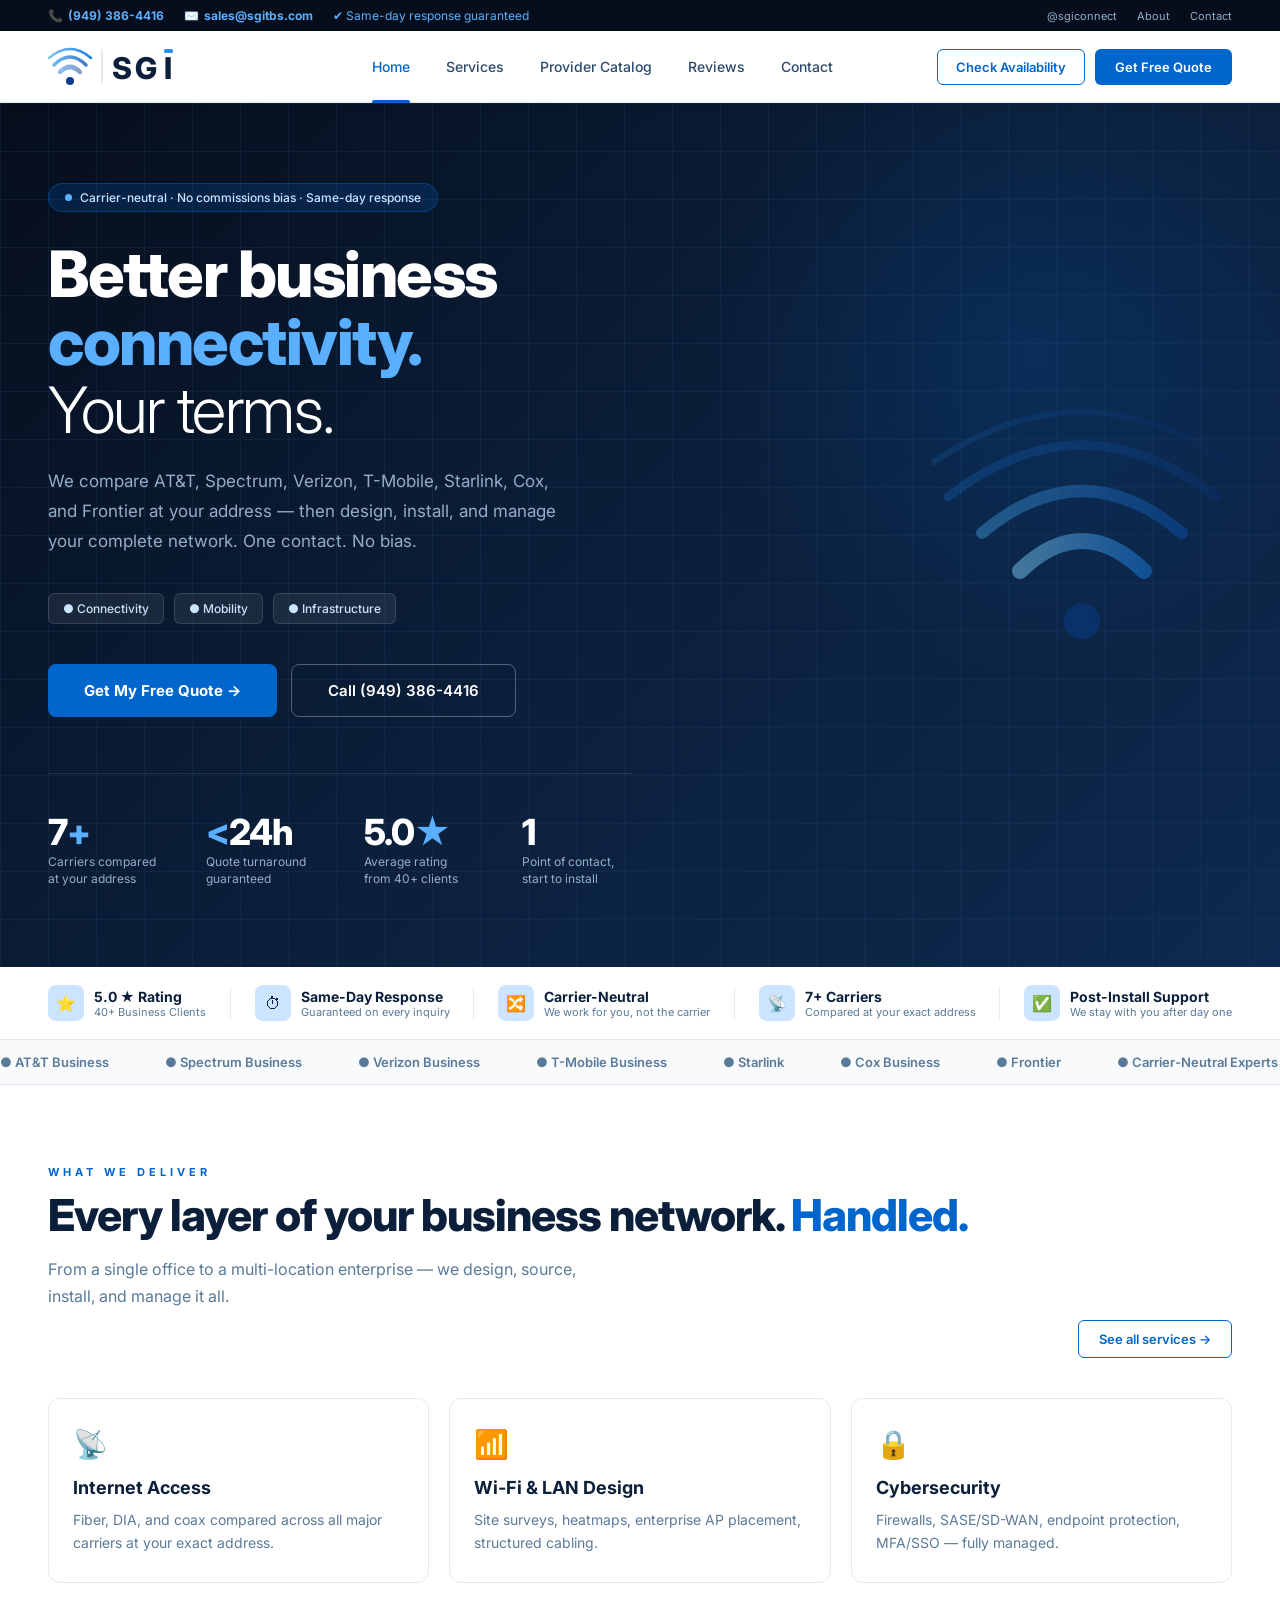
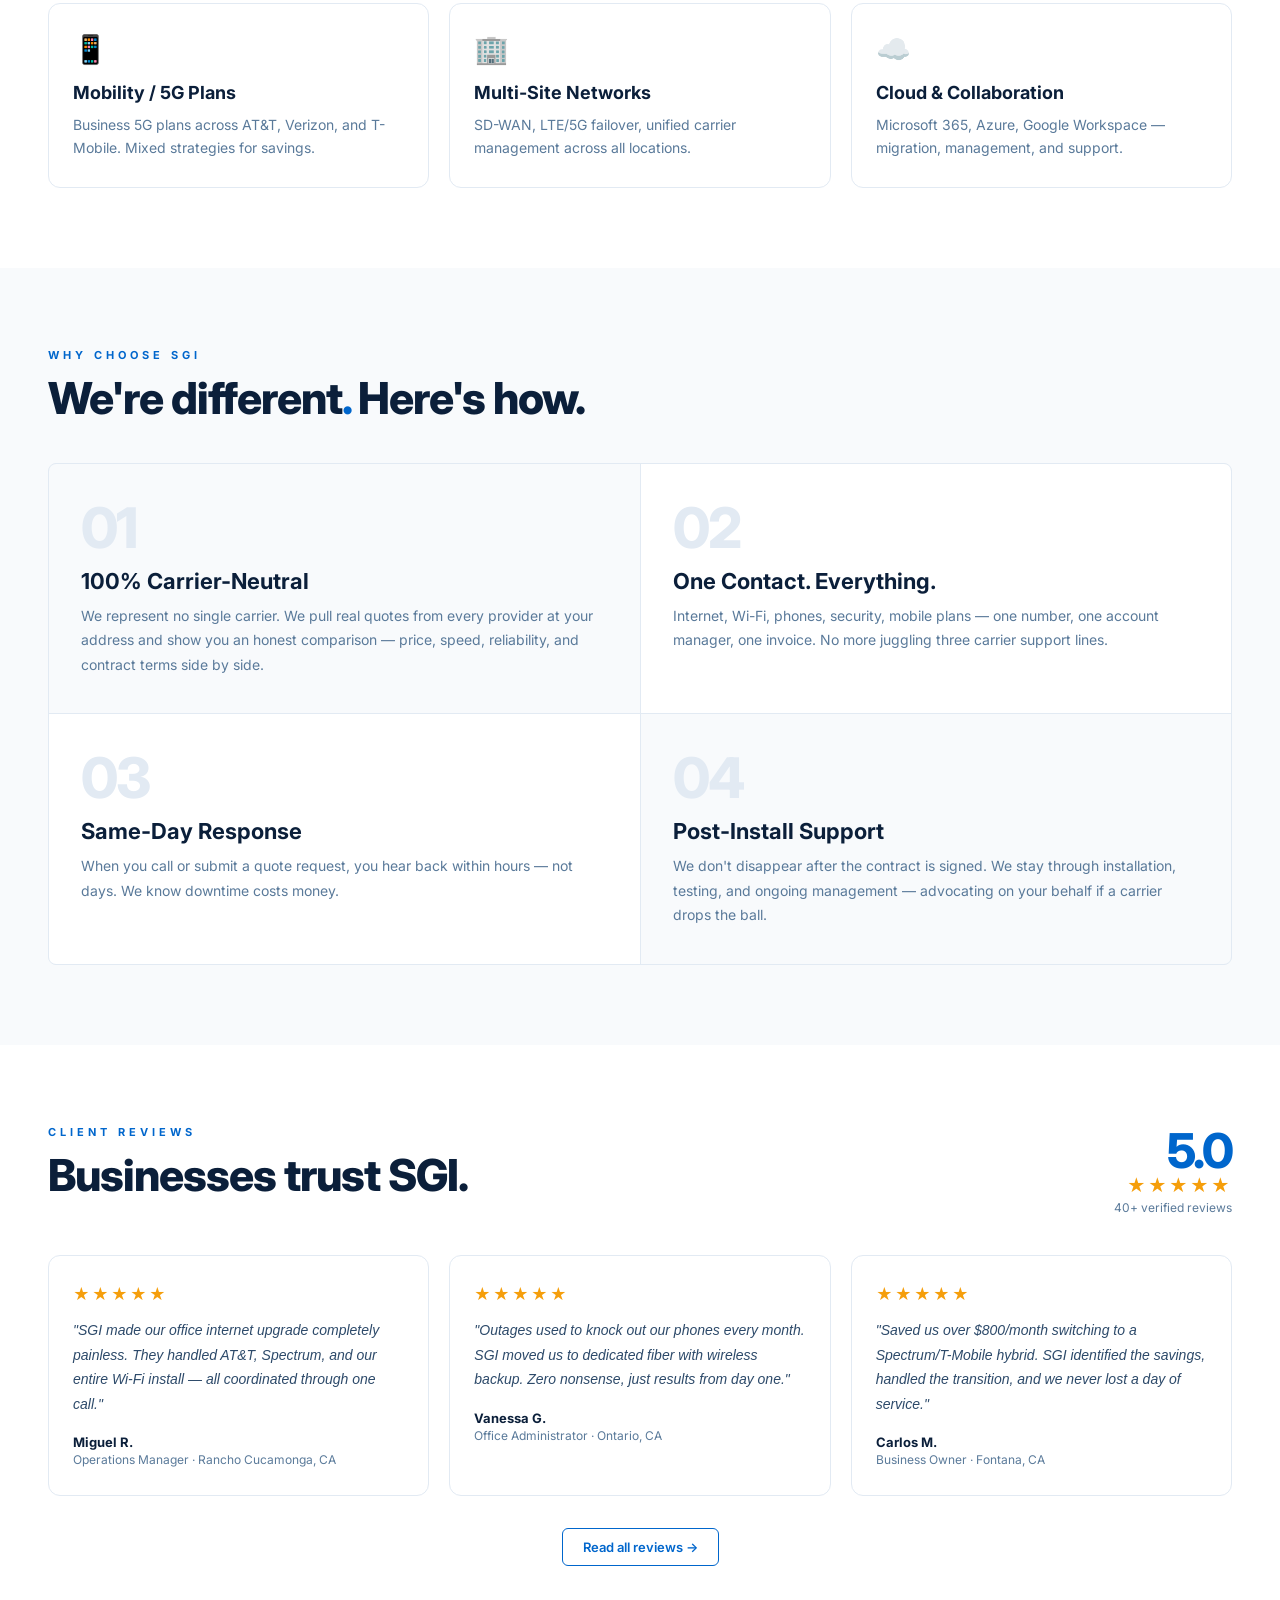
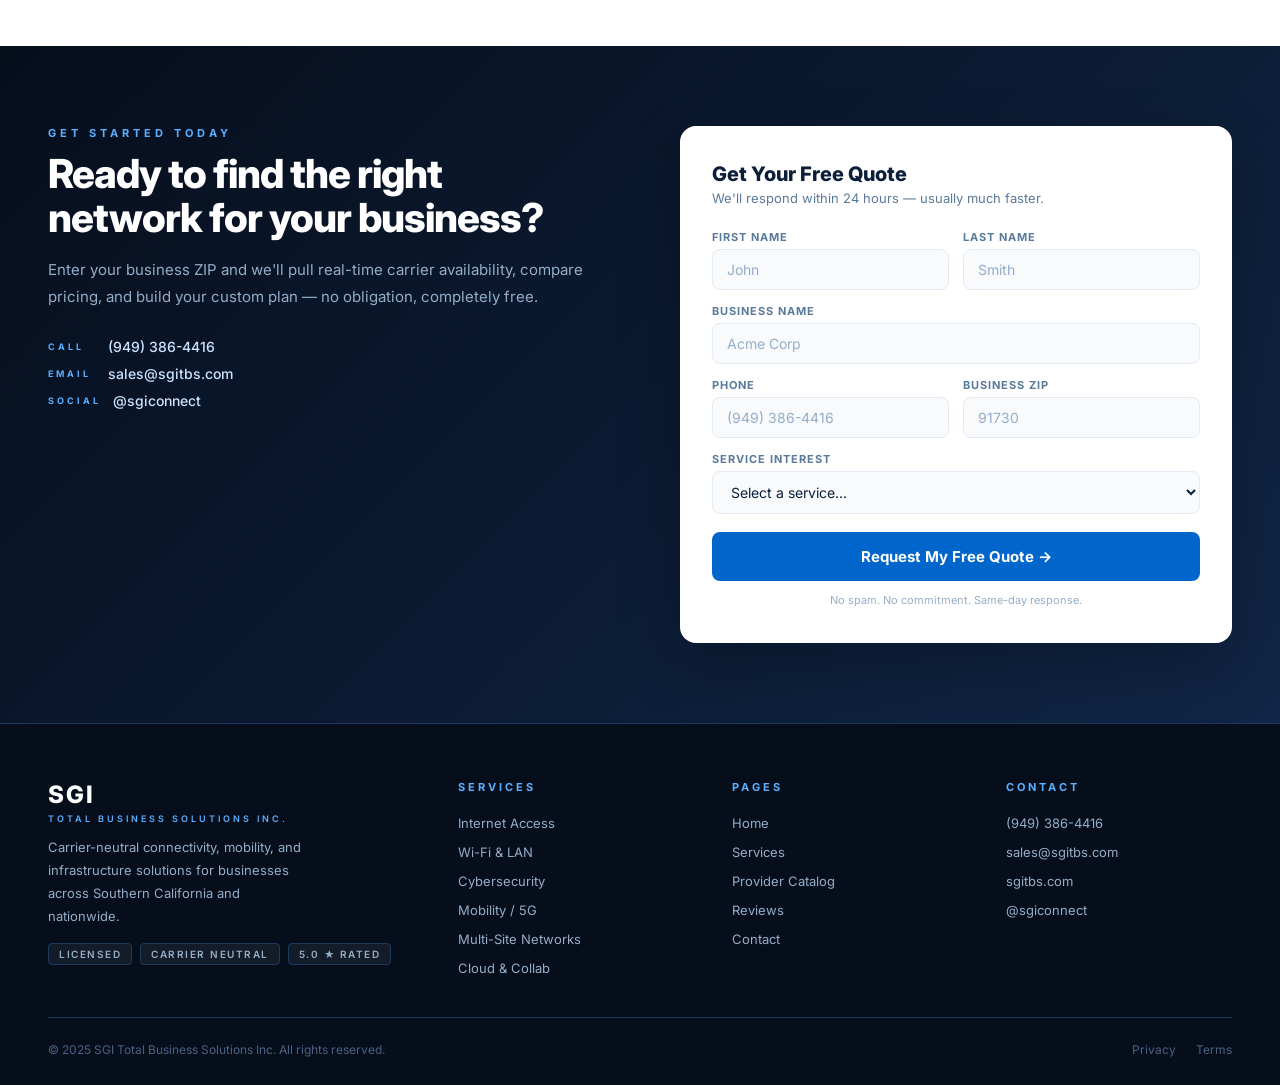
==== commit 476af808: "Add files via upload" ====
--- a/index.html
+++ b/index.html
@@ -3,2202 +3,571 @@
 <head>
 <meta charset="UTF-8"/>
 <meta name="viewport" content="width=device-width, initial-scale=1.0"/>
-<title>SGI Provider Catalog — All Carriers & Solutions</title>
+<title>SGI Total Business Solutions — Connectivity · Mobility · Infrastructure</title>
 <link href="https://fonts.googleapis.com/css2?family=Inter:wght@300;400;500;600;700;800;900&display=swap" rel="stylesheet"/>
 <style>
+/* ═══════════════════════════════════════
+   SGI TOTAL BUSINESS SOLUTIONS
+   shared.css — used by all pages
+═══════════════════════════════════════ */
+
 *, *::before, *::after { box-sizing: border-box; margin: 0; padding: 0; }
+
 :root {
-  --navy:        #0b1f3a;
-  --navy-deep:   #060e1c;
-  --navy-mid:    #102646;
-  --navy-border: #1c3a60;
-  --blue:        #0066cc;
-  --blue-mid:    #1a7de0;
-  --blue-light:  #5ab0ff;
-  --blue-pale:   #cce4ff;
-  --white:       #ffffff;
-  --gray-50:     #f8fafc;
-  --gray-100:    #f0f4f8;
-  --gray-200:    #e2eaf3;
-  --gray-400:    #94aec8;
-  --gray-600:    #4a6282;
-  --text-dark:   #0b1f3a;
-  --text-mid:    #2d4a6a;
-  --text-muted:  #5a7a9a;
+  --navy:       #0b1f3a;
+  --navy-deep:  #060e1c;
+  --navy-mid:   #102646;
+  --navy-border:#1c3a60;
+  --blue:       #0066cc;
+  --blue-mid:   #1a7de0;
+  --blue-light: #5ab0ff;
+  --blue-pale:  #cce4ff;
+  --white:      #ffffff;
+  --gray-50:    #f8fafc;
+  --gray-100:   #f0f4f8;
+  --gray-200:   #e2eaf3;
+  --gray-400:   #94aec8;
+  --gray-600:   #4a6282;
+  --text-dark:  #0b1f3a;
+  --text-mid:   #2d4a6a;
+  --text-muted: #5a7a9a;
 }
+
 html { scroll-behavior: smooth; }
-body { font-family: 'Inter', sans-serif; font-weight: 400; color: var(--text-dark); background: var(--gray-50); overflow-x: hidden; }
-
-/* ══ TOP BAR ══ */
-.topbar { background: var(--navy-deep); padding: 8px 48px; display: flex; align-items: center; justify-content: space-between; }
-.topbar-item { font-size: 12px; color: var(--gray-400); display: flex; align-items: center; gap: 6px; }
+body { font-family: 'Inter', sans-serif; font-weight: 400; color: var(--text-dark); background: #fff; overflow-x: hidden; }
+a { text-decoration: none; }
+::-webkit-scrollbar { width: 4px; }
+::-webkit-scrollbar-track { background: var(--navy-deep); }
+::-webkit-scrollbar-thumb { background: var(--navy-border); }
+
+/* ── TOP BAR ── */
+.topbar { background: var(--navy-deep); padding: 8px 48px; display: flex; align-items: center; justify-content: space-between; flex-wrap: wrap; gap: 8px; }
+.topbar-left { display: flex; gap: 20px; flex-wrap: wrap; }
+.topbar-item { font-size: 12px; color: var(--gray-400); display: flex; align-items: center; gap: 5px; }
 .topbar-item strong { color: var(--blue-light); }
-.topbar-links { display: flex; gap: 20px; }
-.topbar-links a { font-size: 11px; color: var(--gray-400); text-decoration: none; }
-.topbar-links a:hover { color: white; }
-
-/* ══ NAV ══ */
-.nav {
-  background: white; border-bottom: 1px solid var(--gray-200);
-  display: flex; align-items: center; justify-content: space-between;
-  padding: 0 48px; height: 72px;
-  box-shadow: 0 1px 12px rgba(0,0,0,0.06);
-  position: sticky; top: 0; z-index: 100;
+.tbs-highlight { color: #5ab0ff; }
+.topbar-right { display: flex; gap: 20px; }
+.topbar-right a { font-size: 11px; color: var(--gray-400); transition: color .2s; }
+.topbar-right a:hover { color: white; }
+
+/* ── NAV ── */
+.nav { background: white; border-bottom: 1px solid var(--gray-200); display: flex; align-items: center; justify-content: space-between; padding: 0 48px; height: 72px; box-shadow: 0 1px 12px rgba(0,0,0,.06); position: sticky; top: 0; z-index: 1000; }
+.nav-logo-wrap { display: flex; align-items: center; cursor: pointer; }
+.nav-links { display: flex; list-style: none; gap: 0; }
+.nav-links a { padding: 0 18px; height: 72px; display: flex; align-items: center; font-size: 14px; font-weight: 500; color: var(--text-mid); transition: color .2s; position: relative; }
+.nav-links a::after { content:''; position:absolute; bottom:0; left:18px; right:18px; height:3px; background:var(--blue); transform:scaleX(0); transition:transform .2s; border-radius:2px 2px 0 0; }
+.nav-links a:hover, .nav-links a.active { color: var(--blue); }
+.nav-links a:hover::after, .nav-links a.active::after { transform:scaleX(1); }
+.nav-right { display: flex; gap: 10px; }
+
+/* Buttons */
+.btn-ghost { background:transparent; color:var(--blue); border:1.5px solid var(--blue); border-radius:6px; padding:9px 18px; font-family:'Inter',sans-serif; font-size:13px; font-weight:600; cursor:pointer; transition:all .2s; }
+.btn-ghost:hover { background:var(--blue); color:white; }
+.btn-solid { background:var(--blue); color:white; border:none; border-radius:6px; padding:10px 20px; font-family:'Inter',sans-serif; font-size:13px; font-weight:600; cursor:pointer; transition:all .2s; }
+.btn-solid:hover { background:var(--blue-mid); transform:translateY(-1px); }
+
+/* Hamburger */
+.hamburger { display:none; background:none; border:none; font-size:22px; cursor:pointer; color:var(--text-dark); padding:8px; }
+.mobile-menu { display:none; flex-direction:column; background:white; border-bottom:1px solid var(--gray-200); padding:12px 24px; gap:4px; position:sticky; top:72px; z-index:999; box-shadow:0 4px 12px rgba(0,0,0,.08); }
+.mobile-menu.open { display:flex; }
+.mobile-menu a { font-size:15px; font-weight:500; color:var(--text-mid); padding:10px 0; border-bottom:1px solid var(--gray-100); }
+.mobile-menu a:last-child { border-bottom:none; }
+.mobile-menu .mobile-cta { background:var(--blue); color:white; text-align:center; border-radius:6px; padding:12px; margin-top:8px; font-weight:600; border-bottom:none; }
+
+/* ── HERO ── */
+.hero { min-height:92vh; display:flex; align-items:center; padding:80px 48px; position:relative; overflow:hidden; background:linear-gradient(135deg,var(--navy-deep) 0%,var(--navy) 50%,#0d2a50 100%); }
+.hero-bg { position:absolute; inset:0; background-image:linear-gradient(rgba(28,58,96,.3) 1px,transparent 1px),linear-gradient(90deg,rgba(28,58,96,.3) 1px,transparent 1px); background-size:48px 48px; }
+.hero-glow { position:absolute; top:-100px; right:-100px; width:700px; height:700px; background:radial-gradient(circle,rgba(0,102,204,.18) 0%,transparent 65%); pointer-events:none; }
+.hero-content { position:relative; z-index:2; max-width:620px; }
+.hero-badge { display:inline-flex; align-items:center; gap:8px; background:rgba(0,102,204,.2); border:1px solid rgba(0,102,204,.4); border-radius:100px; padding:6px 16px; margin-bottom:28px; }
+.badge-dot { width:7px; height:7px; border-radius:50%; background:var(--blue-light); animation:pulse 2s infinite; }
+@keyframes pulse { 0%,100%{opacity:1}50%{opacity:.4} }
+.hero-badge span { font-size:12px; font-weight:500; color:#cce4ff; }
+.hero h1 { font-size:64px; font-weight:800; line-height:1.06; color:white; margin-bottom:24px; letter-spacing:-1.5px; }
+.hero h1 .blue { color:var(--blue-light); }
+.hero h1 .thin { font-weight:300; }
+.hero-sub { font-size:17px; color:var(--gray-400); line-height:1.75; max-width:520px; margin-bottom:36px; }
+.hero-pills { display:flex; gap:10px; flex-wrap:wrap; margin-bottom:40px; }
+.hero-pill { background:rgba(255,255,255,.07); border:1px solid rgba(255,255,255,.12); border-radius:6px; padding:7px 14px; font-size:12px; font-weight:500; color:#cce4ff; }
+.hero-btns { display:flex; gap:14px; flex-wrap:wrap; margin-bottom:56px; }
+.btn-hero-primary { background:var(--blue); color:white; border:none; border-radius:8px; padding:16px 36px; font-family:'Inter',sans-serif; font-size:15px; font-weight:700; cursor:pointer; transition:all .2s; }
+.btn-hero-primary:hover { background:var(--blue-mid); transform:translateY(-2px); box-shadow:0 12px 32px rgba(0,102,204,.4); }
+.btn-hero-outline { background:transparent; color:white; border:1.5px solid rgba(255,255,255,.3); border-radius:8px; padding:16px 36px; font-family:'Inter',sans-serif; font-size:15px; font-weight:600; cursor:pointer; transition:all .2s; }
+.btn-hero-outline:hover { border-color:white; background:rgba(255,255,255,.07); }
+.hero-stats { display:flex; gap:48px; flex-wrap:wrap; padding-top:40px; border-top:1px solid rgba(255,255,255,.1); }
+.h-stat { display:flex; flex-direction:column; gap:4px; }
+.h-stat-num { font-size:36px; font-weight:800; color:white; letter-spacing:-1px; line-height:1; }
+.h-stat-num span { color:var(--blue-light); }
+.h-stat-label { font-size:12px; color:var(--gray-400); max-width:110px; line-height:1.4; }
+.hero-visual { position:absolute; right:48px; top:50%; transform:translateY(-50%); z-index:2; opacity:.7; }
+
+/* ── TRUST BAR ── */
+.trust-bar { background:white; border-bottom:1px solid var(--gray-200); padding:18px 48px; display:flex; align-items:center; justify-content:space-between; flex-wrap:wrap; gap:16px; }
+.trust-item { display:flex; align-items:center; gap:10px; }
+.trust-icon { width:36px; height:36px; background:var(--blue-pale); border-radius:8px; display:flex; align-items:center; justify-content:center; font-size:16px; flex-shrink:0; }
+.ti-title { font-size:14px; font-weight:700; color:var(--text-dark); }
+.ti-sub { font-size:11px; color:var(--text-muted); }
+.trust-div { width:1px; height:32px; background:var(--gray-200); }
+
+/* ── TICKER ── */
+.ticker-wrap { background:var(--gray-50); border-bottom:1px solid var(--gray-200); padding:14px 0; overflow:hidden; }
+.ticker-track { display:flex; gap:56px; animation:ticker 28s linear infinite; white-space:nowrap; }
+.ticker-chip { font-size:13px; font-weight:600; color:var(--text-muted); flex-shrink:0; }
+@keyframes ticker { from{transform:translateX(0)} to{transform:translateX(-50%)} }
+
+/* ── SECTIONS ── */
+.section-light { padding:80px 48px; background:white; }
+.section-gray  { padding:80px 48px; background:var(--gray-50); }
+.section-dark  { padding:80px 48px; background:var(--navy-deep); }
+.section-navy  { padding:80px 48px; background:var(--navy); }
+.section-label { font-size:11px; font-weight:700; letter-spacing:4px; text-transform:uppercase; color:var(--blue); margin-bottom:12px; }
+.section-label.light { color:var(--blue-light); }
+.section-title { font-size:44px; font-weight:800; line-height:1.1; letter-spacing:-1px; color:var(--text-dark); margin-bottom:16px; }
+.section-title.light { color:white; }
+.section-title .blue { color:var(--blue); }
+.section-sub { font-size:16px; color:var(--text-muted); line-height:1.7; max-width:540px; margin-bottom:48px; }
+.section-header-row { display:flex; align-items:flex-end; justify-content:space-between; margin-bottom:40px; flex-wrap:wrap; gap:20px; }
+.see-all-btn { background:transparent; color:var(--blue); border:1.5px solid var(--blue); border-radius:6px; padding:10px 20px; font-size:13px; font-weight:600; cursor:pointer; transition:all .2s; white-space:nowrap; display:inline-block; }
+.see-all-btn:hover { background:var(--blue); color:white; }
+
+/* Services grid */
+.services-grid { display:grid; grid-template-columns:repeat(3,1fr); gap:20px; }
+.svc-card { background:white; border:1px solid var(--gray-200); border-radius:12px; padding:28px 24px; transition:all .25s; position:relative; overflow:hidden; }
+.svc-card::before { content:''; position:absolute; top:0; left:0; right:0; height:4px; background:linear-gradient(90deg,var(--blue),var(--blue-light)); transform:scaleX(0); transform-origin:left; transition:transform .3s; }
+.svc-card:hover { transform:translateY(-4px); box-shadow:0 16px 40px rgba(0,102,204,.12); border-color:var(--blue-pale); }
+.svc-card:hover::before { transform:scaleX(1); }
+.svc-icon { font-size:28px; margin-bottom:16px; }
+.svc-card h3 { font-size:18px; font-weight:700; color:var(--text-dark); margin-bottom:10px; }
+.svc-card p { font-size:14px; color:var(--text-muted); line-height:1.65; }
+
+/* Why grid */
+.why-grid { display:grid; grid-template-columns:1fr 1fr; gap:1px; background:var(--gray-200); border:1px solid var(--gray-200); border-radius:8px; overflow:hidden; margin-top:40px; }
+.why-card { background:white; padding:36px 32px; }
+.why-card.featured { background:var(--gray-50); }
+.why-num { font-size:56px; font-weight:800; color:var(--gray-200); line-height:1; margin-bottom:12px; letter-spacing:-2px; }
+.why-card h3 { font-size:22px; font-weight:700; color:var(--text-dark); margin-bottom:10px; }
+.why-card p { font-size:14px; color:var(--text-muted); line-height:1.75; }
+
+/* Reviews */
+.reviews-grid { display:grid; grid-template-columns:repeat(3,1fr); gap:20px; }
+.review-card { background:white; border:1px solid var(--gray-200); border-radius:12px; padding:28px 24px; transition:all .2s; }
+.review-card:hover { border-color:var(--blue-pale); box-shadow:0 8px 28px rgba(0,0,0,.07); transform:translateY(-2px); }
+.rev-stars { color:#f59e0b; font-size:16px; letter-spacing:2px; margin-bottom:14px; }
+.rev-text { font-size:14px; color:var(--text-mid); line-height:1.75; margin-bottom:18px; font-style:italic; }
+.rev-author { font-size:13px; font-weight:700; color:var(--text-dark); }
+.rev-biz { font-size:12px; color:var(--text-muted); margin-top:2px; }
+.rating-block { text-align:right; }
+.rating-num { font-size:48px; font-weight:800; color:var(--blue); line-height:1; letter-spacing:-2px; }
+.rating-stars { color:#f59e0b; font-size:18px; letter-spacing:2px; }
+.rating-sub { font-size:12px; color:var(--text-muted); margin-top:4px; }
+
+/* CTA band */
+.cta-band { background:linear-gradient(135deg,var(--navy-deep) 0%,var(--navy-mid) 100%); padding:80px 48px; display:grid; grid-template-columns:1fr 1fr; gap:80px; align-items:start; }
+.cta-left h2 { font-size:40px; font-weight:800; color:white; line-height:1.1; letter-spacing:-1px; margin-bottom:16px; }
+.cta-left p { font-size:15px; color:var(--gray-400); line-height:1.8; margin-bottom:28px; }
+.cta-contacts { display:flex; flex-direction:column; gap:10px; }
+.cta-contact { display:flex; align-items:center; gap:12px; font-size:14px; font-weight:500; color:#cce4ff; }
+.cc-label { font-size:9px; font-weight:700; letter-spacing:3px; text-transform:uppercase; color:var(--blue-light); min-width:48px; }
+
+/* Quote form */
+.quote-form { background:white; border-radius:16px; padding:36px 32px; box-shadow:0 24px 64px rgba(0,0,0,.24); }
+.form-title { font-size:20px; font-weight:800; color:var(--text-dark); margin-bottom:4px; }
+.form-sub { font-size:13px; color:var(--text-muted); margin-bottom:24px; }
+.form-grp { display:flex; flex-direction:column; gap:5px; margin-bottom:14px; }
+.form-grp label { font-size:11px; font-weight:700; letter-spacing:1px; text-transform:uppercase; color:var(--text-muted); }
+.form-grp input, .form-grp select { width:100%; background:var(--gray-50); border:1.5px solid var(--gray-200); border-radius:8px; padding:11px 14px; font-family:'Inter',sans-serif; font-size:14px; color:var(--text-dark); outline:none; transition:border-color .2s; }
+.form-grp input:focus, .form-grp select:focus { border-color:var(--blue); background:white; box-shadow:0 0 0 3px rgba(0,102,204,.1); }
+.form-grp input::placeholder { color:var(--gray-400); }
+.form-row-2 { display:grid; grid-template-columns:1fr 1fr; gap:14px; }
+.form-btn { width:100%; background:var(--blue); color:white; border:none; border-radius:8px; padding:15px; font-family:'Inter',sans-serif; font-size:15px; font-weight:700; cursor:pointer; margin-top:4px; transition:all .2s; }
+.form-btn:hover { background:var(--blue-mid); transform:translateY(-1px); box-shadow:0 8px 24px rgba(0,102,204,.35); }
+.form-disclaimer { font-size:11px; color:var(--gray-400); text-align:center; margin-top:12px; }
+
+/* ── FOOTER ── */
+.footer { background:var(--navy-deep); padding:56px 48px 28px; border-top:1px solid var(--navy-border); }
+.footer-top { display:grid; grid-template-columns:1.6fr 1fr 1fr 1fr; gap:48px; padding-bottom:40px; border-bottom:1px solid var(--navy-border); margin-bottom:24px; }
+.footer-logo { font-family:'Inter',sans-serif; font-size:24px; font-weight:800; color:white; letter-spacing:2px; }
+.footer-tagline { font-size:9px; font-weight:600; letter-spacing:3px; text-transform:uppercase; color:var(--blue-light); margin:4px 0 12px; }
+.footer-brand p { font-size:13px; color:var(--gray-400); line-height:1.75; max-width:260px; margin-bottom:16px; }
+.footer-badges { display:flex; gap:8px; flex-wrap:wrap; }
+.footer-badges span { background:rgba(255,255,255,.06); border:1px solid var(--navy-border); border-radius:4px; padding:4px 10px; font-size:10px; font-weight:600; letter-spacing:1.5px; text-transform:uppercase; color:var(--gray-400); }
+.footer-col h4 { font-size:11px; font-weight:700; letter-spacing:3px; text-transform:uppercase; color:var(--blue-light); margin-bottom:18px; }
+.footer-col ul { list-style:none; display:flex; flex-direction:column; gap:9px; }
+.footer-col a { font-size:13px; color:var(--gray-400); transition:color .2s; }
+.footer-col a:hover { color:white; }
+.footer-bottom { display:flex; align-items:center; justify-content:space-between; flex-wrap:wrap; gap:12px; font-size:12px; color:var(--gray-600); }
+.footer-links { display:flex; gap:20px; }
+.footer-links a { font-size:12px; color:var(--gray-600); transition:color .2s; }
+.footer-links a:hover { color:var(--blue-light); }
+
+/* ── PAGE HERO (inner pages) ── */
+.page-hero { background:linear-gradient(135deg,var(--navy-deep) 0%,var(--navy) 60%,#0d2a50 100%); padding:72px 48px 60px; position:relative; overflow:hidden; }
+.page-hero::before { content:''; position:absolute; inset:0; background-image:linear-gradient(rgba(28,58,96,.3) 1px,transparent 1px),linear-gradient(90deg,rgba(28,58,96,.3) 1px,transparent 1px); background-size:48px 48px; }
+.page-hero-inner { position:relative; z-index:2; }
+.page-hero h1 { font-size:52px; font-weight:800; color:white; line-height:1.1; letter-spacing:-1.5px; margin-bottom:16px; }
+.page-hero p { font-size:18px; color:var(--gray-400); line-height:1.75; max-width:600px; }
+
+/* ── COMPARE TABLE ── */
+.compare-wrap { overflow-x:auto; border-radius:12px; border:1px solid var(--gray-200); box-shadow:0 4px 24px rgba(0,0,0,.06); }
+.compare-table { width:100%; border-collapse:collapse; min-width:680px; }
+.compare-table th { padding:18px 22px; font-size:13px; font-weight:700; text-align:left; border-bottom:2px solid var(--gray-200); }
+.compare-table th.sgi-col { background:var(--navy); color:white; text-align:center; }
+.compare-table th.car-col { background:white; color:var(--text-mid); text-align:center; }
+.compare-table th:first-child { background:var(--gray-50); color:var(--text-muted); }
+.compare-table td { padding:14px 22px; font-size:14px; border-bottom:1px solid var(--gray-100); vertical-align:middle; }
+.compare-table td:first-child { font-weight:600; color:var(--text-mid); background:var(--gray-50); font-size:13px; }
+.compare-table td.sgi-col { background:rgba(0,102,204,.04); text-align:center; font-weight:600; color:var(--blue); }
+.compare-table td.car-col { text-align:center; color:var(--text-muted); }
+.compare-table tr:last-child td { border-bottom:none; }
+.chk { color:#16a34a; font-size:18px; }
+.crs { color:#dc2626; font-size:16px; }
+.prt { color:#d97706; font-size:13px; font-weight:600; }
+
+/* ── STEPS ── */
+.steps-row { display:grid; grid-template-columns:repeat(4,1fr); gap:0; position:relative; margin-top:48px; }
+.steps-row::before { content:''; position:absolute; top:28px; left:calc(12.5% + 4px); right:calc(12.5% + 4px); height:2px; background:var(--blue-pale); z-index:0; }
+.step { display:flex; flex-direction:column; align-items:center; text-align:center; padding:0 20px; position:relative; z-index:1; }
+.step-num { width:56px; height:56px; border-radius:50%; background:var(--navy); color:white; display:flex; align-items:center; justify-content:center; font-size:20px; font-weight:800; margin-bottom:16px; border:4px solid white; box-shadow:0 0 0 2px var(--blue); }
+.step h3 { font-size:16px; font-weight:700; color:var(--text-dark); margin-bottom:8px; }
+.step p { font-size:13px; color:var(--text-muted); line-height:1.6; }
+
+/* ── CARRIER CARDS ── */
+.carrier-grid { display:grid; grid-template-columns:repeat(4,1fr); gap:16px; margin-top:16px; }
+.carrier-card { background:white; border:1px solid var(--gray-200); border-radius:12px; padding:22px 18px; display:flex; flex-direction:column; gap:6px; transition:all .2s; }
+.carrier-card:hover { border-color:var(--blue); box-shadow:0 4px 20px rgba(0,102,204,.1); transform:translateY(-2px); }
+.carrier-dot { width:6px; height:6px; border-radius:50%; background:var(--blue); margin-bottom:4px; }
+.carrier-name { font-size:16px; font-weight:700; color:var(--text-dark); }
+.carrier-type { font-size:12px; color:var(--text-muted); line-height:1.4; }
+.carrier-tag { display:inline-block; background:var(--blue-pale); color:var(--blue); font-size:10px; font-weight:700; letter-spacing:1px; text-transform:uppercase; padding:3px 10px; border-radius:100px; margin-top:4px; }
+
+/* ── RESPONSIVE ── */
+@media(max-width:960px){
+  .topbar, .nav, .section-light, .section-gray, .section-dark, .section-navy, .cta-band, .footer, .page-hero { padding-left:20px; padding-right:20px; }
+  .trust-bar { padding:16px 20px; }
+  .nav-links, .nav-right { display:none; }
+  .hamburger { display:block; }
+  .hero { padding:80px 24px 60px; min-height:auto; }
+  .hero h1 { font-size:40px; }
+  .hero-visual { display:none; }
+  .hero-stats { gap:24px; }
+  .services-grid, .reviews-grid { grid-template-columns:1fr; }
+  .why-grid { grid-template-columns:1fr; }
+  .steps-row { grid-template-columns:repeat(2,1fr); gap:36px; }
+  .steps-row::before { display:none; }
+  .carrier-grid { grid-template-columns:repeat(2,1fr); }
+  .cta-band { grid-template-columns:1fr; gap:40px; }
+  .footer-top { grid-template-columns:1fr 1fr; gap:28px; }
+  .section-title { font-size:32px; }
+  .page-hero h1 { font-size:36px; }
+  .compare-table th, .compare-table td { padding:10px 14px; font-size:12px; }
+  .form-row-2 { grid-template-columns:1fr; }
 }
-.nav-links-row { display: flex; gap: 0; }
-.nav-link { padding: 0 18px; height: 72px; display: flex; align-items: center; font-size: 14px; font-weight: 500; color: var(--text-mid); text-decoration: none; position: relative; transition: color 0.2s; }
-.nav-link::after { content:''; position:absolute; bottom:0; left:18px; right:18px; height:3px; background:var(--blue); transform:scaleX(0); transition:transform 0.2s; border-radius:2px 2px 0 0; }
-.nav-link:hover { color:var(--blue); }
-.nav-link:hover::after, .nav-link.active::after { transform:scaleX(1); }
-.nav-link.active { color:var(--blue); }
-.nav-right { display: flex; gap: 10px; }
-.btn-ghost { background:transparent; color:var(--blue); border:1.5px solid var(--blue); border-radius:6px; padding:9px 18px; font-family:'Inter',sans-serif; font-size:13px; font-weight:600; cursor:pointer; transition:all 0.2s; }
-.btn-ghost:hover { background:var(--blue); color:white; }
-.btn-solid { background:var(--blue); color:white; border:none; border-radius:6px; padding:10px 20px; font-family:'Inter',sans-serif; font-size:13px; font-weight:600; cursor:pointer; transition:all 0.2s; }
-.btn-solid:hover { background:var(--blue-mid); }
-
-/* ══ HERO ══ */
-.page-hero {
-  background: linear-gradient(135deg, var(--navy-deep) 0%, var(--navy) 60%, #0d2a50 100%);
-  padding: 64px 48px 56px;
-  position: relative; overflow: hidden;
-}
-.page-hero::before {
-  content:'';position:absolute;inset:0;
-  background-image:linear-gradient(rgba(28,58,96,0.3) 1px,transparent 1px),linear-gradient(90deg,rgba(28,58,96,0.3) 1px,transparent 1px);
-  background-size:48px 48px;
-}
-.page-hero-inner { position:relative; z-index:2; max-width:700px; }
-.hero-badge { display:inline-flex; align-items:center; gap:8px; background:rgba(0,102,204,0.2); border:1px solid rgba(0,102,204,0.4); border-radius:100px; padding:6px 16px; margin-bottom:20px; }
-.badge-dot { width:7px; height:7px; border-radius:50%; background:var(--blue-light); animation:pulse 2s infinite; }
-@keyframes pulse { 0%,100%{opacity:1}50%{opacity:0.4} }
-.badge-text { font-size:12px; font-weight:500; color:var(--blue-pale); }
-.page-hero h1 { font-size:48px; font-weight:800; line-height:1.08; color:white; margin-bottom:16px; letter-spacing:-1px; }
-.page-hero h1 span { color:var(--blue-light); }
-.page-hero p { font-size:16px; color:var(--gray-400); line-height:1.75; max-width:580px; }
-.hero-stats-row { display:flex; gap:40px; margin-top:36px; padding-top:32px; border-top:1px solid rgba(255,255,255,0.1); flex-wrap:wrap; }
-.h-stat { display:flex; flex-direction:column; gap:3px; }
-.h-stat-num { font-size:28px; font-weight:800; color:white; letter-spacing:-0.5px; line-height:1; }
-.h-stat-num span { color:var(--blue-light); }
-.h-stat-label { font-size:11px; color:var(--gray-400); }
-
-/* ══ FILTER BAR ══ */
-.filter-bar {
-  background: white;
-  border-bottom: 1px solid var(--gray-200);
-  padding: 20px 48px;
-  display: flex;
-  align-items: center;
-  gap: 16px;
-  flex-wrap: wrap;
-  position: sticky; top: 72px; z-index: 90;
-  box-shadow: 0 2px 8px rgba(0,0,0,0.04);
-}
-.filter-label { font-size: 11px; font-weight: 700; letter-spacing: 2px; text-transform: uppercase; color: var(--text-muted); margin-right: 4px; white-space: nowrap; }
-.filter-chips { display: flex; gap: 8px; flex-wrap: wrap; flex: 1; }
-.chip {
-  background: var(--gray-100); border: 1.5px solid var(--gray-200);
-  border-radius: 100px; padding: 6px 16px;
-  font-size: 12px; font-weight: 600; color: var(--text-muted);
-  cursor: pointer; transition: all 0.18s; white-space: nowrap;
-}
-.chip:hover { border-color: var(--blue); color: var(--blue); background: var(--blue-pale); }
-.chip.active { background: var(--blue); border-color: var(--blue); color: white; }
-.search-wrap { position: relative; }
-.search-input {
-  background: var(--gray-50); border: 1.5px solid var(--gray-200);
-  border-radius: 8px; padding: 9px 16px 9px 36px;
-  font-family: 'Inter', sans-serif; font-size: 13px; color: var(--text-dark);
-  outline: none; width: 220px; transition: border-color 0.2s;
-}
-.search-input:focus { border-color: var(--blue); background: white; }
-.search-icon { position:absolute; left:12px; top:50%; transform:translateY(-50%); color:var(--text-muted); font-size:14px; pointer-events:none; }
-.count-badge { background:var(--blue-pale); color:var(--blue); font-size:12px; font-weight:700; padding:4px 12px; border-radius:100px; white-space:nowrap; }
-
-/* ══ CATALOG GRID ══ */
-.catalog-section { padding: 40px 48px 64px; }
-.category-header { margin-bottom: 24px; padding-bottom: 14px; border-bottom: 2px solid var(--gray-200); display: flex; align-items: center; gap: 12px; }
-.category-title { font-size: 18px; font-weight: 800; color: var(--text-dark); }
-.category-count { background: var(--blue-pale); color: var(--blue); font-size: 11px; font-weight: 700; padding: 3px 10px; border-radius: 100px; }
-.providers-grid {
-  display: grid;
-  grid-template-columns: repeat(auto-fill, minmax(320px, 1fr));
-  gap: 16px;
-  margin-bottom: 56px;
-}
-
-/* ══ PROVIDER CARD ══ */
-.provider-card {
-  background: white;
-  border: 1px solid var(--gray-200);
-  border-radius: 12px;
-  padding: 24px 22px;
-  display: flex; flex-direction: column; gap: 0;
-  transition: all 0.22s;
-  cursor: default;
-  position: relative;
-  overflow: hidden;
-}
-.provider-card::before {
-  content:''; position:absolute; top:0; left:0; right:0; height:3px;
-  background: linear-gradient(90deg, var(--blue), var(--blue-light));
-  transform: scaleX(0); transform-origin: left;
-  transition: transform 0.3s;
-}
-.provider-card:hover { transform: translateY(-3px); box-shadow: 0 12px 32px rgba(0,102,204,0.1); border-color: var(--blue-pale); }
-.provider-card:hover::before { transform: scaleX(1); }
-.provider-card.hidden { display: none; }
-
-.card-top { display: flex; align-items: flex-start; justify-content: space-between; margin-bottom: 14px; }
-.provider-logo-box {
-  width: 48px; height: 48px;
-  border-radius: 10px;
-  display: flex; align-items: center; justify-content: center;
-  font-size: 10px; font-weight: 800; letter-spacing: 0.5px;
-  flex-shrink: 0;
-}
-.card-badges { display: flex; gap: 6px; flex-wrap: wrap; justify-content: flex-end; }
-.cat-badge {
-  font-size: 9px; font-weight: 700; letter-spacing: 1px; text-transform: uppercase;
-  padding: 3px 8px; border-radius: 4px;
-}
-
-.provider-name { font-size: 17px; font-weight: 700; color: var(--text-dark); margin-bottom: 4px; margin-top: 2px; }
-.provider-tagline { font-size: 12px; color: var(--blue); font-weight: 600; margin-bottom: 10px; letter-spacing: 0.2px; }
-.provider-desc { font-size: 13px; color: var(--text-muted); line-height: 1.65; margin-bottom: 16px; }
-
-.service-tags { display: flex; flex-wrap: wrap; gap: 6px; margin-bottom: 16px; }
-.service-tag {
-  background: var(--gray-100); border: 1px solid var(--gray-200);
-  border-radius: 4px; padding: 3px 10px;
-  font-size: 11px; font-weight: 500; color: var(--text-mid);
-}
-
-.card-cta {
-  margin-top: auto;
-  display: flex; align-items: center; justify-content: space-between;
-  padding-top: 14px; border-top: 1px solid var(--gray-100);
-}
-.card-cta-text { font-size: 12px; color: var(--text-muted); }
-.card-btn {
-  background: var(--blue); color: white;
-  border: none; border-radius: 6px;
-  padding: 7px 16px;
-  font-family: 'Inter', sans-serif; font-size: 12px; font-weight: 600;
-  cursor: pointer; transition: all 0.18s;
-}
-.card-btn:hover { background: var(--blue-mid); transform: translateY(-1px); }
-
-/* No results */
-.no-results { text-align:center; padding:80px 24px; display:none; }
-.no-results h3 { font-size:20px; font-weight:700; color:var(--text-mid); margin-bottom:8px; }
-.no-results p { font-size:14px; color:var(--text-muted); }
-
-/* ══ FOOTER ══ */
-footer { background:var(--navy-deep); padding:40px 48px; border-top:1px solid var(--navy-border); display:flex; align-items:center; justify-content:space-between; flex-wrap:wrap; gap:16px; }
-.footer-copy { font-size:12px; color:var(--gray-600); }
-.footer-right { font-size:12px; color:var(--gray-400); }
-
-@media(max-width:768px){
-  .topbar,.nav,.filter-bar,.catalog-section { padding-left:20px; padding-right:20px; }
-  .page-hero { padding:48px 20px 40px; }
-  .page-hero h1 { font-size:32px; }
-  .nav-links-row { display:none; }
-  .providers-grid { grid-template-columns:1fr; }
-  .search-input { width:100%; }
-  footer { padding:28px 20px; flex-direction:column; }
-}
-
-.contact-section{padding:64px 48px;background:linear-gradient(135deg,var(--navy-deep) 0%,var(--navy) 100%)}
-.contact-wrap{max-width:980px;margin:0 auto;background:#fff;border-radius:18px;padding:34px;box-shadow:0 20px 50px rgba(0,0,0,.18)}
-.contact-wrap h2{font-size:28px;font-weight:800;color:var(--text-dark);margin-bottom:8px}
-.contact-wrap p{color:var(--text-muted);line-height:1.7;margin-bottom:22px}
-.lead-grid{display:grid;grid-template-columns:repeat(2,1fr);gap:14px}
-.lead-form input,.lead-form textarea{width:100%;border:1.5px solid var(--gray-200);border-radius:8px;padding:12px 14px;font-family:'Inter',sans-serif;font-size:14px;outline:none}
-.lead-form input:focus,.lead-form textarea:focus{border-color:var(--blue)}
-.lead-form textarea{margin-top:14px;resize:vertical}
-.service-checks{display:grid;grid-template-columns:repeat(4,1fr);gap:10px;margin:16px 0}
-.service-checks label{background:var(--gray-50);border:1px solid var(--gray-200);border-radius:8px;padding:10px;font-size:12px;color:var(--text-mid)}
-.form-message{margin-top:12px;font-size:13px;color:var(--text-muted)}
-.hp{position:absolute;left:-9999px;opacity:0;height:0;width:0}
-@media(max-width:768px){.contact-section{padding:40px 20px}.contact-wrap{padding:24px}.lead-grid,.service-checks{grid-template-columns:1fr}}
 
 </style>
-<script src="https://challenges.cloudflare.com/turnstile/v0/api.js" defer></script>
 </head>
-<body id="top">
+<body>
 
 <!-- TOP BAR -->
 <div class="topbar">
-  <div style="display:flex;gap:24px;">
-    <div class="topbar-item">📞 <strong>(714) 924-4485</strong></div>
+  <div class="topbar-left">
+    <div class="topbar-item">📞 <strong>(949) 386-4416</strong></div>
     <div class="topbar-item">✉️ <strong>sales@sgitbs.com</strong></div>
-  </div>
-  <div class="topbar-links">
-    <a href="#top">Home</a>
-    <a href="#">About</a>
-    <a href="#contact">Contact</a>
+    <div class="topbar-item tbs-highlight">✔ Same-day response guaranteed</div>
+  </div>
+  <div class="topbar-right">
+    <a href="#">@sgiconnect</a>
+    <a href="about.html">About</a>
+    <a href="contact.html">Contact</a>
   </div>
 </div>
 
 <!-- NAV -->
 <nav class="nav">
-  <div>
-    <svg width="200" height="40" viewBox="0 0 200 40" fill="none">
+  <a href="index.html"><div class="nav-logo-wrap">
+    <svg width="220" height="44" viewBox="0 0 220 44" fill="none">
       <defs>
-        <linearGradient id="na1" x1="0" y1="0" x2="1" y2="0"><stop offset="0%" stop-color="#7ec8f0"/><stop offset="100%" stop-color="#1a7de0"/></linearGradient>
-        <linearGradient id="na2" x1="0" y1="0" x2="1" y2="0"><stop offset="0%" stop-color="#4aaae8" stop-opacity="0.8"/><stop offset="100%" stop-color="#0d5abf" stop-opacity="0.8"/></linearGradient>
-        <linearGradient id="na3" x1="0" y1="0" x2="1" y2="0"><stop offset="0%" stop-color="#1a7de0" stop-opacity="0.5"/><stop offset="100%" stop-color="#0a3d8f" stop-opacity="0.5"/></linearGradient>
+        <linearGradient id="wg1n" x1="0" y1="0" x2="1" y2="0"><stop offset="0%" stop-color="#7ec8f0"/><stop offset="100%" stop-color="#1a7de0"/></linearGradient>
+        <linearGradient id="wg2n" x1="0" y1="0" x2="1" y2="0"><stop offset="0%" stop-color="#4aaae8" stop-opacity="0.8"/><stop offset="100%" stop-color="#0d5abf" stop-opacity="0.8"/></linearGradient>
+        <linearGradient id="wg3n" x1="0" y1="0" x2="1" y2="0"><stop offset="0%" stop-color="#1a7de0" stop-opacity="0.5"/><stop offset="100%" stop-color="#0a3d8f" stop-opacity="0.5"/></linearGradient>
       </defs>
-      <circle cx="20" cy="33" r="4" fill="#0a3d8f"/>
-      <path d="M11 24 Q20 14 29 24" stroke="url(#na3)" stroke-width="4" fill="none" stroke-linecap="round"/>
-      <path d="M5 17 Q20 3 35 17" stroke="url(#na2)" stroke-width="3" fill="none" stroke-linecap="round"/>
-      <path d="M0 11 Q20 -5 40 11" stroke="url(#na1)" stroke-width="2.2" fill="none" stroke-linecap="round"/>
-      <line x1="48" y1="4" x2="48" y2="36" stroke="#d0dde8" stroke-width="1.2"/>
-      <text x="56" y="32" font-family="Inter,sans-serif" font-size="28" font-weight="800" fill="#0b1f3a" letter-spacing="-0.5">S</text>
-      <text x="77" y="32" font-family="Inter,sans-serif" font-size="28" font-weight="800" fill="#0b1f3a" letter-spacing="-0.5">G</text>
-      <text x="104" y="32" font-family="Inter,sans-serif" font-size="28" font-weight="800" fill="#0b1f3a">I</text>
-      <rect x="104" y="4" width="8" height="4" rx="1.5" fill="#2d8ff5"/>
+      <circle cx="22" cy="36" r="4" fill="#0a3d8f"/>
+      <path d="M12 27 Q22 17 32 27" stroke="url(#wg3n)" stroke-width="4.5" fill="none" stroke-linecap="round"/>
+      <path d="M6 20 Q22 4 38 20" stroke="url(#wg2n)" stroke-width="3.5" fill="none" stroke-linecap="round"/>
+      <path d="M1 13 Q22 -5 43 13" stroke="url(#wg1n)" stroke-width="2.5" fill="none" stroke-linecap="round"/>
+      <line x1="54" y1="4" x2="54" y2="38" stroke="#d0dde8" stroke-width="1.2"/>
+      <text x="64" y="34" font-family="Inter,sans-serif" font-size="30" font-weight="800" fill="#0b1f3a" letter-spacing="-0.5">S</text>
+      <text x="87" y="34" font-family="Inter,sans-serif" font-size="30" font-weight="800" fill="#0b1f3a" letter-spacing="-0.5">G</text>
+      <text x="116" y="34" font-family="Inter,sans-serif" font-size="30" font-weight="800" fill="#0b1f3a">I</text>
+      <rect x="116" y="4" width="9" height="4" rx="1.5" fill="#2d8ff5"/>
     </svg>
-  </div>
-  <div class="nav-links-row">
-    <a class="nav-link" href="#top">Home</a>
-    <a class="nav-link" href="#top">Services</a>
-    <a class="nav-link active" href="#">Provider Catalog</a>
-    <a class="nav-link" href="#reviews">Reviews</a>
-  </div>
+  </div></a>
+  <ul class="nav-links">
+    <li><a href="index.html" class="active">Home</a></li>
+    <li><a href="services.html">Services</a></li>
+    <li><a href="providers.html">Provider Catalog</a></li>
+    <li><a href="reviews.html">Reviews</a></li>
+    <li><a href="contact.html">Contact</a></li>
+  </ul>
   <div class="nav-right">
-    <button class="btn-ghost" onclick="window.location='#contact'">Check Availability</button>
-    <button class="btn-solid" onclick="window.location='#contact'">Get Free Quote</button>
-  </div>
+    <button class="btn-ghost" onclick="window.location='contact.html'">Check Availability</button>
+    <button class="btn-solid" onclick="window.location='contact.html'">Get Free Quote</button>
+  </div>
+  <button class="hamburger" onclick="toggleMenu()" id="hamburger">☰</button>
 </nav>
-
-<!-- PAGE HERO -->
-<div class="page-hero">
-  <div class="page-hero-inner">
-    <div class="hero-badge"><div class="badge-dot"></div><span class="badge-text">250+ providers · All categories · One contact</span></div>
-    <h1>Our Complete<br/><span>Provider Catalog</span></h1>
-    <p>Every carrier, cloud platform, UCaaS provider, cybersecurity firm, and managed service we can source and manage for your business — all in one place. If it runs your business, we can get it.</p>
-    <div class="hero-stats-row">
-      <div class="h-stat"><div class="h-stat-num">70<span>+</span></div><div class="h-stat-label">Providers detailed on this page</div></div>
-      <div class="h-stat"><div class="h-stat-num">6</div><div class="h-stat-label">Service categories</div></div>
-      <div class="h-stat"><div class="h-stat-num">1</div><div class="h-stat-label">Point of contact for all of them</div></div>
-      <div class="h-stat"><div class="h-stat-num">$<span>0</span></div><div class="h-stat-label">Cost to you for consulting</div></div>
-    </div>
-  </div>
+<div class="mobile-menu" id="mobileMenu">
+  <a href="index.html">Home</a>
+  <a href="services.html">Services</a>
+  <a href="providers.html">Provider Catalog</a>
+  <a href="reviews.html">Reviews</a>
+  <a href="contact.html">Contact</a>
+  <a href="contact.html" class="mobile-cta">Get Free Quote</a>
 </div>
 
-<!-- FILTER BAR -->
-<div class="filter-bar">
-  <span class="filter-label">Filter:</span>
-  <div class="filter-chips">
-    <div class="chip active" data-filter="all" onclick="filterCards('all',this)">All Providers</div>
-    <div class="chip" data-filter="connectivity" onclick="filterCards('connectivity',this)">🌐 Connectivity & Internet</div>
-    <div class="chip" data-filter="ucaas" onclick="filterCards('ucaas',this)">📞 UCaaS & VoIP</div>
-    <div class="chip" data-filter="ccaas" onclick="filterCards('ccaas',this)">🎧 CCaaS & Contact Center</div>
-    <div class="chip" data-filter="security" onclick="filterCards('security',this)">🔒 Cybersecurity</div>
-    <div class="chip" data-filter="cloud" onclick="filterCards('cloud',this)">☁️ Cloud & Infrastructure</div>
-    <div class="chip" data-filter="mobility" onclick="filterCards('mobility',this)">📱 Mobility & IoT</div>
-  </div>
-  <div class="search-wrap">
-    <span class="search-icon">🔍</span>
-    <input class="search-input" type="text" placeholder="Search providers..." oninput="searchCards(this.value)" id="searchInput"/>
-  </div>
-  <div class="count-badge" id="countBadge">50+ providers shown</div>
+<!-- HERO -->
+<section class="hero">
+  <div class="hero-bg"></div>
+  <div class="hero-glow"></div>
+  <div class="hero-content">
+    <div class="hero-badge"><div class="badge-dot"></div><span>Carrier-neutral · No commissions bias · Same-day response</span></div>
+    <h1>Better business<br/><span class="blue">connectivity.</span><br/><span class="thin">Your terms.</span></h1>
+    <p class="hero-sub">We compare AT&T, Spectrum, Verizon, T-Mobile, Starlink, Cox, and Frontier at your address — then design, install, and manage your complete network. One contact. No bias.</p>
+    <div class="hero-pills">
+      <div class="hero-pill">● Connectivity</div>
+      <div class="hero-pill">● Mobility</div>
+      <div class="hero-pill">● Infrastructure</div>
+    </div>
+    <div class="hero-btns">
+      <button class="btn-hero-primary" onclick="window.location='contact.html'">Get My Free Quote →</button>
+      <button class="btn-hero-outline" onclick="window.location='tel:+19493864416'">Call (949) 386-4416</button>
+    </div>
+    <div class="hero-stats">
+      <div class="h-stat"><div class="h-stat-num">7<span>+</span></div><div class="h-stat-label">Carriers compared at your address</div></div>
+      <div class="h-stat"><div class="h-stat-num"><span>&lt;</span>24h</div><div class="h-stat-label">Quote turnaround guaranteed</div></div>
+      <div class="h-stat"><div class="h-stat-num">5.0<span>★</span></div><div class="h-stat-label">Average rating from 40+ clients</div></div>
+      <div class="h-stat"><div class="h-stat-num">1</div><div class="h-stat-label">Point of contact, start to install</div></div>
+    </div>
+  </div>
+  <div class="hero-visual">
+    <svg width="300" height="260" viewBox="0 0 300 260" fill="none" opacity="0.7">
+      <defs>
+        <linearGradient id="hv1" x1="0" y1="0" x2="1" y2="0"><stop offset="0%" stop-color="#7ec8f0"/><stop offset="100%" stop-color="#1a7de0"/></linearGradient>
+        <linearGradient id="hv2" x1="0" y1="0" x2="1" y2="0"><stop offset="0%" stop-color="#4aaae8" stop-opacity="0.8"/><stop offset="100%" stop-color="#0d5abf" stop-opacity="0.8"/></linearGradient>
+        <linearGradient id="hv3" x1="0" y1="0" x2="1" y2="0"><stop offset="0%" stop-color="#1a7de0" stop-opacity="0.5"/><stop offset="100%" stop-color="#0a3d8f" stop-opacity="0.5"/></linearGradient>
+        <linearGradient id="hv4" x1="0" y1="0" x2="1" y2="0"><stop offset="0%" stop-color="#2d8ff5" stop-opacity="0.3"/><stop offset="100%" stop-color="#062878" stop-opacity="0.3"/></linearGradient>
+      </defs>
+      <circle cx="150" cy="218" r="18" fill="#0a3d8f"/>
+      <path d="M88 168 Q150 108 212 168" stroke="url(#hv1)" stroke-width="16" fill="none" stroke-linecap="round"/>
+      <path d="M50 130 Q150 46 250 130" stroke="url(#hv2)" stroke-width="12" fill="none" stroke-linecap="round"/>
+      <path d="M16 94 Q150 -10 284 94" stroke="url(#hv3)" stroke-width="9" fill="none" stroke-linecap="round"/>
+      <path d="M0 60 Q150 -42 300 60" stroke="url(#hv4)" stroke-width="6" fill="none" stroke-linecap="round"/>
+    </svg>
+  </div>
+</section>
+
+<!-- TRUST BAR -->
+<div class="trust-bar">
+  <div class="trust-item"><div class="trust-icon">⭐</div><div><div class="ti-title">5.0 ★ Rating</div><div class="ti-sub">40+ Business Clients</div></div></div>
+  <div class="trust-div"></div>
+  <div class="trust-item"><div class="trust-icon">⏱</div><div><div class="ti-title">Same-Day Response</div><div class="ti-sub">Guaranteed on every inquiry</div></div></div>
+  <div class="trust-div"></div>
+  <div class="trust-item"><div class="trust-icon">🔀</div><div><div class="ti-title">Carrier-Neutral</div><div class="ti-sub">We work for you, not the carrier</div></div></div>
+  <div class="trust-div"></div>
+  <div class="trust-item"><div class="trust-icon">📡</div><div><div class="ti-title">7+ Carriers</div><div class="ti-sub">Compared at your exact address</div></div></div>
+  <div class="trust-div"></div>
+  <div class="trust-item"><div class="trust-icon">✅</div><div><div class="ti-title">Post-Install Support</div><div class="ti-sub">We stay with you after day one</div></div></div>
 </div>
 
-<!-- CATALOG -->
-<div class="catalog-section">
-  <div id="noResults" class="no-results">
-    <h3>No providers found</h3>
-    <p>Try a different search term or category filter.</p>
-  </div>
-
-  <div class="providers-grid" id="providersGrid">
-
-    <!-- ══ CONNECTIVITY & INTERNET ══ -->
-    <div class="provider-card" data-cat="connectivity" data-name="at&t">
-      <div class="card-top">
-        <div class="provider-logo-box" style="background:#e8f0ff;color:#00508a;">AT&T</div>
-        <div class="card-badges"><span class="cat-badge" style="background:#dbeafe;color:#1d4ed8;">Connectivity</span><span class="cat-badge" style="background:#fef9c3;color:#854d0e;">⭐ Top</span></div>
-      </div>
-      <div class="provider-name">AT&T Business</div>
-      <div class="provider-tagline">Fiber · 5G · DIA · VoIP · Wireless</div>
-      <div class="provider-desc">America's most reliable business network. AT&T Business Fiber delivers symmetrical speeds up to 5 Gbps, built-in 5G wireless backup on 1 Gig+ plans, no annual contracts, and AT&T ActiveArmor security on every plan. Dedicated Internet (DIA) scales to 1 Tbps with 100% uptime SLA for mission-critical operations.</div>
-      <div class="service-tags">
-        <span class="service-tag">Business Fiber (up to 5 Gbps)</span>
-        <span class="service-tag">Dedicated Internet (DIA)</span>
-        <span class="service-tag">5G Wireless Backup</span>
-        <span class="service-tag">AT&T Business Voice (VoIP)</span>
-        <span class="service-tag">5G Wireless Plans</span>
-        <span class="service-tag">IoT & FirstNet</span>
-        <span class="service-tag">SD-WAN</span>
-      </div>
-      <div class="card-cta"><span class="card-cta-text">Best for: SMB to Enterprise · Nationwide</span><button class="card-btn" onclick="window.location='#contact'">Get Quote</button></div>
-    </div>
-
-    <div class="provider-card" data-cat="connectivity" data-name="spectrum">
-      <div class="card-top">
-        <div class="provider-logo-box" style="background:#e8f3ff;color:#005cb2;">SPC</div>
-        <div class="card-badges"><span class="cat-badge" style="background:#dbeafe;color:#1d4ed8;">Connectivity</span><span class="cat-badge" style="background:#fef9c3;color:#854d0e;">⭐ Top</span></div>
-      </div>
-      <div class="provider-name">Spectrum Business</div>
-      <div class="provider-tagline">Fiber · Coax · Voice · TV · SD-WAN · UCaaS</div>
-      <div class="provider-desc">J.D. Power #1 in Small Business Internet Satisfaction 2025. Spectrum offers fiber-powered internet up to 1 Gbps (2 Gbps in select markets), Dedicated Fiber scaling to 100 Gbps with 100% uptime SLA, Invincible WiFi 7 with 5G backup, and Unified Communications with RingCentral. No data caps, no annual contracts, 100% U.S.-based 24/7 support.</div>
-      <div class="service-tags">
-        <span class="service-tag">Fiber-Powered Internet</span>
-        <span class="service-tag">Dedicated Fiber (up to 100 Gbps)</span>
-        <span class="service-tag">Business Voice</span>
-        <span class="service-tag">Business Mobile</span>
-        <span class="service-tag">Business TV</span>
-        <span class="service-tag">Managed WiFi 7</span>
-        <span class="service-tag">SD-WAN</span>
-        <span class="service-tag">UCaaS w/ RingCentral</span>
-        <span class="service-tag">Managed Security</span>
-      </div>
-      <div class="card-cta"><span class="card-cta-text">Best for: SMB to Enterprise · 41 States</span><button class="card-btn" onclick="window.location='#contact'">Get Quote</button></div>
-    </div>
-
-    <div class="provider-card" data-cat="connectivity mobility" data-name="t-mobile verizon">
-      <div class="card-top">
-        <div class="provider-logo-box" style="background:#ffe8f4;color:#e20074;">TMO</div>
-        <div class="card-badges"><span class="cat-badge" style="background:#dbeafe;color:#1d4ed8;">Connectivity</span><span class="cat-badge" style="background:#f3e8ff;color:#6b21a8;">Mobility</span><span class="cat-badge" style="background:#fef9c3;color:#854d0e;">⭐ Top</span></div>
-      </div>
-      <div class="provider-name">T-Mobile Business</div>
-      <div class="provider-tagline">5G Internet · SuperBroadband · SuperMobile · IoT</div>
-      <div class="provider-desc">America's largest and fastest 5G network (Ookla #1, 2H 2025). SuperBroadband pairs 5G with Starlink satellite for 99.99% uptime — the first nationwide business internet to cover every U.S. ZIP code. SuperMobile is the first plan with dedicated network slicing for business. 5-year price guarantee on fixed wireless. Wi-Fi 7 gateway included.</div>
-      <div class="service-tags">
-        <span class="service-tag">5G Business Internet</span>
-        <span class="service-tag">SuperBroadband (5G + Starlink)</span>
-        <span class="service-tag">SuperMobile Plans</span>
-        <span class="service-tag">Fixed Wireless (every ZIP)</span>
-        <span class="service-tag">IoT Connectivity</span>
-        <span class="service-tag">5-Year Price Guarantee</span>
-        <span class="service-tag">Advanced Cybersecurity</span>
-      </div>
-      <div class="card-cta"><span class="card-cta-text">Best for: SMB, Multi-site, Remote · Nationwide</span><button class="card-btn" onclick="window.location='#contact'">Get Quote</button></div>
-    </div>
-
-    <div class="provider-card" data-cat="connectivity mobility" data-name="verizon">
-      <div class="card-top">
-        <div class="provider-logo-box" style="background:#edecff;color:#cd040b;">VZN</div>
-        <div class="card-badges"><span class="cat-badge" style="background:#dbeafe;color:#1d4ed8;">Connectivity</span><span class="cat-badge" style="background:#f3e8ff;color:#6b21a8;">Mobility</span></div>
-      </div>
-      <div class="provider-name">Verizon Business</div>
-      <div class="provider-tagline">5G · Fiber · MPLS · Private Network · IoT</div>
-      <div class="provider-desc">Enterprise-grade reliability from one of America's most trusted networks. Verizon Business offers 5G Ultra Wideband for ultra-low latency, dedicated fiber, MPLS/SD-WAN, private 5G network deployments, and comprehensive IoT solutions. Known for enterprise SLAs and global reach.</div>
-      <div class="service-tags">
-        <span class="service-tag">5G Ultra Wideband</span>
-        <span class="service-tag">Dedicated Fiber</span>
-        <span class="service-tag">MPLS & SD-WAN</span>
-        <span class="service-tag">Private 5G Network</span>
-        <span class="service-tag">Business Wireless Plans</span>
-        <span class="service-tag">IoT Platforms</span>
-        <span class="service-tag">Managed Security</span>
-      </div>
-      <div class="card-cta"><span class="card-cta-text">Best for: Enterprise & Multi-site · Nationwide</span><button class="card-btn" onclick="window.location='#contact'">Get Quote</button></div>
-    </div>
-
-    <div class="provider-card" data-cat="connectivity" data-name="comcast">
-      <div class="card-top">
-        <div class="provider-logo-box" style="background:#e8f0ff;color:#012169;">COM</div>
-        <div class="card-badges"><span class="cat-badge" style="background:#dbeafe;color:#1d4ed8;">Connectivity</span></div>
-      </div>
-      <div class="provider-name">Comcast Business</div>
-      <div class="provider-tagline">Fiber · Coax · SD-WAN · Voice · SecurityEdge</div>
-      <div class="provider-desc">America's largest cable provider with a robust business portfolio. Comcast Business delivers fiber internet, Ethernet Dedicated Internet (EDI) up to 100 Gbps, BusinessVoice+, SD-WAN, and SecurityEdge threat protection. Available across major U.S. metros. Upfront and residual commission options available.</div>
-      <div class="service-tags">
-        <span class="service-tag">Business Internet (Coax & Fiber)</span>
-        <span class="service-tag">Ethernet Dedicated Internet</span>
-        <span class="service-tag">BusinessVoice+</span>
-        <span class="service-tag">SD-WAN</span>
-        <span class="service-tag">SecurityEdge</span>
-        <span class="service-tag">Wireless Backup</span>
-      </div>
-      <div class="card-cta"><span class="card-cta-text">Best for: SMB to Mid-Market · Major Metros</span><button class="card-btn" onclick="window.location='#contact'">Get Quote</button></div>
-    </div>
-
-    <div class="provider-card" data-cat="connectivity" data-name="cox">
-      <div class="card-top">
-        <div class="provider-logo-box" style="background:#e8f5ff;color:#005eb8;">COX</div>
-        <div class="card-badges"><span class="cat-badge" style="background:#dbeafe;color:#1d4ed8;">Connectivity</span></div>
-      </div>
-      <div class="provider-name">Cox Business</div>
-      <div class="provider-tagline">Fiber · Coax · Voice · Cloud · So. California</div>
-      <div class="provider-desc">A top choice for Southern California businesses. Cox Business provides fiber and coax internet up to 1 Gbps, Dedicated Fiber, Cox Business VoiceManager, cloud solutions, and TV for business. Strong local presence with 24/7 U.S.-based support and upfront commission options for multi-year terms.</div>
-      <div class="service-tags">
-        <span class="service-tag">Business Internet (Fiber & Coax)</span>
-        <span class="service-tag">Dedicated Fiber</span>
-        <span class="service-tag">VoiceManager (VoIP)</span>
-        <span class="service-tag">Cloud Solutions</span>
-        <span class="service-tag">Business TV</span>
-        <span class="service-tag">Managed Wi-Fi</span>
-      </div>
-      <div class="card-cta"><span class="card-cta-text">Best for: SMB · Southern California</span><button class="card-btn" onclick="window.location='#contact'">Get Quote</button></div>
-    </div>
-
-    <div class="provider-card" data-cat="connectivity" data-name="frontier">
-      <div class="card-top">
-        <div class="provider-logo-box" style="background:#edf2ff;color:#003087;">FTR</div>
-        <div class="card-badges"><span class="cat-badge" style="background:#dbeafe;color:#1d4ed8;">Connectivity</span></div>
-      </div>
-      <div class="provider-name">Frontier Business</div>
-      <div class="provider-tagline">Fiber · Ethernet · Business Internet</div>
-      <div class="provider-desc">Frontier is aggressively expanding its all-fiber network across California and beyond. Frontier Business offers fiber internet, Dedicated Ethernet, and voice services with no data caps and straightforward pricing. A growing option for businesses in its expanding service footprint.</div>
-      <div class="service-tags">
-        <span class="service-tag">Fiber Internet</span>
-        <span class="service-tag">Dedicated Ethernet</span>
-        <span class="service-tag">Business Voice</span>
-        <span class="service-tag">No Data Caps</span>
-      </div>
-      <div class="card-cta"><span class="card-cta-text">Best for: SMB · Select Markets incl. CA</span><button class="card-btn" onclick="window.location='#contact'">Get Quote</button></div>
-    </div>
-
-    <div class="provider-card" data-cat="connectivity mobility" data-name="starlink">
-      <div class="card-top">
-        <div class="provider-logo-box" style="background:#f0f0f0;color:#222;">STR</div>
-        <div class="card-badges"><span class="cat-badge" style="background:#dbeafe;color:#1d4ed8;">Connectivity</span><span class="cat-badge" style="background:#f3e8ff;color:#6b21a8;">Mobility</span></div>
-      </div>
-      <div class="provider-name">Starlink Business</div>
-      <div class="provider-tagline">Satellite Broadband · Rural · Failover · Mobile</div>
-      <div class="provider-desc">SpaceX's low-Earth orbit satellite network delivers high-speed internet to virtually anywhere on Earth — including remote locations where fiber and cable don't reach. Starlink Business offers 220+ Mbps, low latency, and is ideal as a primary connection for rural businesses or as a failover/backup for any business. Now integrated into T-Mobile SuperBroadband.</div>
-      <div class="service-tags">
-        <span class="service-tag">Satellite Business Internet</span>
-        <span class="service-tag">Rural & Remote Coverage</span>
-        <span class="service-tag">Failover / Backup Internet</span>
-        <span class="service-tag">Mobile / In-Motion</span>
-        <span class="service-tag">Priority Service</span>
-      </div>
-      <div class="card-cta"><span class="card-cta-text">Best for: Rural, Remote, Backup · Nationwide</span><button class="card-btn" onclick="window.location='#contact'">Get Quote</button></div>
-    </div>
-
-    <div class="provider-card" data-cat="connectivity" data-name="lumen centurylink">
-      <div class="card-top">
-        <div class="provider-logo-box" style="background:#fff0e8;color:#c45000;">LMN</div>
-        <div class="card-badges"><span class="cat-badge" style="background:#dbeafe;color:#1d4ed8;">Connectivity</span></div>
-      </div>
-      <div class="provider-name">Lumen (CenturyLink)</div>
-      <div class="provider-tagline">Fiber · MPLS · SD-WAN · DIA · Enterprise WAN</div>
-      <div class="provider-desc">One of the largest enterprise network providers in the U.S. Lumen delivers a massive fiber backbone, dedicated internet, MPLS, SD-WAN, and edge cloud services. Ideal for enterprise and multi-location businesses that need high-bandwidth, SLA-backed WAN solutions across the country.</div>
-      <div class="service-tags">
-        <span class="service-tag">Dedicated Fiber Internet</span>
-        <span class="service-tag">MPLS / IP VPN</span>
-        <span class="service-tag">SD-WAN</span>
-        <span class="service-tag">Dark Fiber</span>
-        <span class="service-tag">Edge Cloud</span>
-        <span class="service-tag">Enterprise WAN</span>
-      </div>
-      <div class="card-cta"><span class="card-cta-text">Best for: Enterprise · Nationwide</span><button class="card-btn" onclick="window.location='#contact'">Get Quote</button></div>
-    </div>
-
-    <div class="provider-card" data-cat="connectivity" data-name="windstream kinetic">
-      <div class="card-top">
-        <div class="provider-logo-box" style="background:#e8fff0;color:#006633;">WND</div>
-        <div class="card-badges"><span class="cat-badge" style="background:#dbeafe;color:#1d4ed8;">Connectivity</span></div>
-      </div>
-      <div class="provider-name">Windstream / Kinetic</div>
-      <div class="provider-tagline">Fiber · SD-WAN · UCaaS · Managed Services</div>
-      <div class="provider-desc">Windstream Business (now Kinetic for consumers) provides fiber internet, SD-WAN, unified communications, and managed services. Strong presence in the Southeast and Midwest. Known for its OfficeSuite UC platform and ability to serve mid-market businesses with end-to-end managed solutions.</div>
-      <div class="service-tags">
-        <span class="service-tag">Business Fiber</span>
-        <span class="service-tag">SD-WAN</span>
-        <span class="service-tag">OfficeSuite UCaaS</span>
-        <span class="service-tag">Managed Network</span>
-        <span class="service-tag">Cloud Connect</span>
-      </div>
-      <div class="card-cta"><span class="card-cta-text">Best for: Mid-Market · Select U.S. Regions</span><button class="card-btn" onclick="window.location='#contact'">Get Quote</button></div>
-    </div>
-
-    <div class="provider-card" data-cat="connectivity" data-name="granite">
-      <div class="card-top">
-        <div class="provider-logo-box" style="background:#f0f4ff;color:#334;">GRT</div>
-        <div class="card-badges"><span class="cat-badge" style="background:#dbeafe;color:#1d4ed8;">Connectivity</span></div>
-      </div>
-      <div class="provider-name">Granite Telecommunications</div>
-      <div class="provider-tagline">Multi-site · POTS · Fiber · Wireless · Voice</div>
-      <div class="provider-desc">Granite specializes in managing telecom for businesses with multiple locations, consolidating multiple carrier relationships into a single bill and point of contact. They offer POTS, fiber, broadband, wireless, and voice services nationwide — making them ideal for retail chains, franchises, and distributed enterprises.</div>
-      <div class="service-tags">
-        <span class="service-tag">Multi-site Management</span>
-        <span class="service-tag">POTS Replacement</span>
-        <span class="service-tag">Business Fiber</span>
-        <span class="service-tag">Wireless Services</span>
-        <span class="service-tag">Unified Billing</span>
-      </div>
-      <div class="card-cta"><span class="card-cta-text">Best for: Multi-location & Franchise · Nationwide</span><button class="card-btn" onclick="window.location='#contact'">Get Quote</button></div>
-    </div>
-
-    <div class="provider-card" data-cat="connectivity" data-name="cogent">
-      <div class="card-top">
-        <div class="provider-logo-box" style="background:#fff4e8;color:#b34a00;">CGT</div>
-        <div class="card-badges"><span class="cat-badge" style="background:#dbeafe;color:#1d4ed8;">Connectivity</span></div>
-      </div>
-      <div class="provider-name">Cogent Communications</div>
-      <div class="provider-tagline">Dedicated Internet · Colocation · Wavelengths</div>
-      <div class="provider-desc">One of the world's largest internet backbone providers. Cogent offers high-capacity dedicated internet access, wavelength services, and colocation in major metros across North America and Europe. Competitive pricing on high-bandwidth circuits with simple, transparent contracts.</div>
-      <div class="service-tags">
-        <span class="service-tag">Dedicated Internet Access</span>
-        <span class="service-tag">Wavelength Services</span>
-        <span class="service-tag">Colocation</span>
-        <span class="service-tag">IP Transit</span>
-      </div>
-      <div class="card-cta"><span class="card-cta-text">Best for: Bandwidth-intensive Enterprise · Major Metros</span><button class="card-btn" onclick="window.location='#contact'">Get Quote</button></div>
-    </div>
-
-    <div class="provider-card" data-cat="connectivity" data-name="zayo">
-      <div class="card-top">
-        <div class="provider-logo-box" style="background:#e8f8ff;color:#006699;">ZYO</div>
-        <div class="card-badges"><span class="cat-badge" style="background:#dbeafe;color:#1d4ed8;">Connectivity</span></div>
-      </div>
-      <div class="provider-name">Zayo</div>
-      <div class="provider-tagline">Dark Fiber · Wavelengths · DIA · Cloud Connect</div>
-      <div class="provider-desc">Zayo owns and operates one of the world's largest fiber networks — over 140,000 route miles. They provide dark fiber, wavelength services, dedicated internet, and cloud connectivity for enterprises, hyperscalers, and carriers. Best for businesses with massive bandwidth needs or those building private fiber infrastructure.</div>
-      <div class="service-tags">
-        <span class="service-tag">Dark Fiber</span>
-        <span class="service-tag">Wavelength Services</span>
-        <span class="service-tag">Dedicated Internet</span>
-        <span class="service-tag">Cloud Connect</span>
-        <span class="service-tag">Colocation</span>
-      </div>
-      <div class="card-cta"><span class="card-cta-text">Best for: Large Enterprise · Nationwide + Global</span><button class="card-btn" onclick="window.location='#contact'">Get Quote</button></div>
-    </div>
-
-    <div class="provider-card" data-cat="connectivity" data-name="mettel">
-      <div class="card-top">
-        <div class="provider-logo-box" style="background:#f0f8ff;color:#003f7f;">MTL</div>
-        <div class="card-badges"><span class="cat-badge" style="background:#dbeafe;color:#1d4ed8;">Connectivity</span></div>
-      </div>
-      <div class="provider-name">MetTel</div>
-      <div class="provider-tagline">Managed Telecom · SD-WAN · 5G · Government</div>
-      <div class="provider-desc">MetTel is a leading managed communications provider for government and enterprise. They aggregate services from 50+ carriers and manage them under one contract and bill. Specialties include SD-WAN, 5G, UCaaS, and IoT for complex multi-site environments including federal government contracts.</div>
-      <div class="service-tags">
-        <span class="service-tag">Managed Telecom</span>
-        <span class="service-tag">SD-WAN</span>
-        <span class="service-tag">5G & LTE</span>
-        <span class="service-tag">UCaaS</span>
-        <span class="service-tag">Government Solutions</span>
-      </div>
-      <div class="card-cta"><span class="card-cta-text">Best for: Enterprise & Government · Nationwide</span><button class="card-btn" onclick="window.location='#contact'">Get Quote</button></div>
-    </div>
-
-    <div class="provider-card" data-cat="connectivity" data-name="gtt">
-      <div class="card-top">
-        <div class="provider-logo-box" style="background:#f4f0ff;color:#5522aa;">GTT</div>
-        <div class="card-badges"><span class="cat-badge" style="background:#dbeafe;color:#1d4ed8;">Connectivity</span></div>
-      </div>
-      <div class="provider-name">GTT Communications</div>
-      <div class="provider-tagline">Global Fiber · SD-WAN · SASE · DIA</div>
-      <div class="provider-desc">GTT provides global cloud networking for multinational enterprises. Their portfolio includes Tier 1 IP transit, dedicated internet, SD-WAN, SASE, and global MPLS — all managed through a single global backbone spanning 600+ PoPs worldwide. Ideal for companies with international connectivity needs.</div>
-      <div class="service-tags">
-        <span class="service-tag">Global Fiber Network</span>
-        <span class="service-tag">SD-WAN</span>
-        <span class="service-tag">SASE</span>
-        <span class="service-tag">Dedicated Internet</span>
-        <span class="service-tag">MPLS</span>
-        <span class="service-tag">Global MPLS</span>
-      </div>
-      <div class="card-cta"><span class="card-cta-text">Best for: Global Enterprise · Worldwide</span><button class="card-btn" onclick="window.location='#contact'">Get Quote</button></div>
-    </div>
-
-    <div class="provider-card" data-cat="connectivity" data-name="bigleaf">
-      <div class="card-top">
-        <div class="provider-logo-box" style="background:#e8fff4;color:#006644;">BGL</div>
-        <div class="card-badges"><span class="cat-badge" style="background:#dbeafe;color:#1d4ed8;">Connectivity</span></div>
-      </div>
-      <div class="provider-name">Bigleaf Networks</div>
-      <div class="provider-tagline">SD-WAN · Failover · Cloud-First Networking</div>
-      <div class="provider-desc">Bigleaf is a cloud-first SD-WAN and internet optimization platform. It sits in front of your existing internet connections and intelligently routes traffic for maximum performance. It provides automatic failover, QoS for VoIP and video, and real-time monitoring — all without replacing your existing ISPs.</div>
-      <div class="service-tags">
-        <span class="service-tag">SD-WAN</span>
-        <span class="service-tag">Automatic Failover</span>
-        <span class="service-tag">VoIP Optimization</span>
-        <span class="service-tag">Cloud App Performance</span>
-        <span class="service-tag">Real-time Monitoring</span>
-      </div>
-      <div class="card-cta"><span class="card-cta-text">Best for: Any business with VoIP/cloud apps</span><button class="card-btn" onclick="window.location='#contact'">Get Quote</button></div>
-    </div>
-
-    <div class="provider-card" data-cat="connectivity" data-name="optimum altice">
-      <div class="card-top">
-        <div class="provider-logo-box" style="background:#e8f0ff;color:#a30034;">OPT</div>
-        <div class="card-badges"><span class="cat-badge" style="background:#dbeafe;color:#1d4ed8;">Connectivity</span></div>
-      </div>
-      <div class="provider-name">Optimum Business (Altice)</div>
-      <div class="provider-tagline">Fiber · Coax · Voice · TV · NY/NJ/CT</div>
-      <div class="provider-desc">Optimum Business serves the tri-state New York area with fiber-powered internet, dedicated connections, phone, and TV services. Known for competitive pricing in its service area with no annual contracts and a simple, all-in-one business bundle approach.</div>
-      <div class="service-tags">
-        <span class="service-tag">Fiber-Powered Internet</span>
-        <span class="service-tag">Dedicated Fiber</span>
-        <span class="service-tag">Business Phone</span>
-        <span class="service-tag">Business TV</span>
-      </div>
-      <div class="card-cta"><span class="card-cta-text">Best for: SMB · NY, NJ, CT, PA</span><button class="card-btn" onclick="window.location='#contact'">Get Quote</button></div>
-    </div>
-
-    <!-- ══ UCaaS & VOIP ══ -->
-    <div class="provider-card" data-cat="ucaas" data-name="ringcentral">
-      <div class="card-top">
-        <div class="provider-logo-box" style="background:#ffe8e8;color:#cc0000;">RC</div>
-        <div class="card-badges"><span class="cat-badge" style="background:#dcfce7;color:#166534;">UCaaS</span><span class="cat-badge" style="background:#fef9c3;color:#854d0e;">⭐ Top</span></div>
-      </div>
-      <div class="provider-name">RingCentral</div>
-      <div class="provider-tagline">Cloud PBX · Video · Messaging · Contact Center</div>
-      <div class="provider-desc">The world's #1 cloud communications platform. RingCentral MVP combines phone, video, messaging, and fax in one app. Powers Spectrum Business's UCaaS offering. With 99.999% uptime SLA, 300+ integrations, and AI-powered features, it's the go-to for businesses replacing legacy phone systems with a modern, mobile-first solution.</div>
-      <div class="service-tags">
-        <span class="service-tag">Cloud PBX</span>
-        <span class="service-tag">Video Meetings</span>
-        <span class="service-tag">Team Messaging</span>
-        <span class="service-tag">AI Phone</span>
-        <span class="service-tag">Contact Center</span>
-        <span class="service-tag">300+ App Integrations</span>
-        <span class="service-tag">99.999% Uptime SLA</span>
-      </div>
-      <div class="card-cta"><span class="card-cta-text">Best for: Any size business · Remote teams</span><button class="card-btn" onclick="window.location='#contact'">Get Quote</button></div>
-    </div>
-
-    <div class="provider-card" data-cat="ucaas" data-name="nextiva">
-      <div class="card-top">
-        <div class="provider-logo-box" style="background:#e8f8ff;color:#0074d9;">NXV</div>
-        <div class="card-badges"><span class="cat-badge" style="background:#dcfce7;color:#166534;">UCaaS</span></div>
-      </div>
-      <div class="provider-name">Nextiva</div>
-      <div class="provider-tagline">Cloud Phone · AI CX · Video · Analytics</div>
-      <div class="provider-desc">Nextiva is a top-rated business communications platform combining VoIP, video, SMS, and AI-powered customer experience tools. Known for exceptional customer service and ease of use. The Nextiva platform brings together customer communications and internal collaboration so teams can serve customers from anywhere.</div>
-      <div class="service-tags">
-        <span class="service-tag">Cloud Business Phone</span>
-        <span class="service-tag">AI Customer Experience</span>
-        <span class="service-tag">Video Conferencing</span>
-        <span class="service-tag">SMS & Chat</span>
-        <span class="service-tag">Call Analytics</span>
-        <span class="service-tag">CRM Integration</span>
-      </div>
-      <div class="card-cta"><span class="card-cta-text">Best for: SMB to Mid-Market · Customer-facing teams</span><button class="card-btn" onclick="window.location='#contact'">Get Quote</button></div>
-    </div>
-
-    <div class="provider-card" data-cat="ucaas" data-name="8x8">
-      <div class="card-top">
-        <div class="provider-logo-box" style="background:#e8f8ff;color:#ff6600;">8x8</div>
-        <div class="card-badges"><span class="cat-badge" style="background:#dcfce7;color:#166534;">UCaaS</span><span class="cat-badge" style="background:#fce7f3;color:#9d174d;">CCaaS</span></div>
-      </div>
-      <div class="provider-name">8x8</div>
-      <div class="provider-tagline">UCaaS · CCaaS · CPaaS · Global Voice</div>
-      <div class="provider-desc">8x8 is a leading integrated UCaaS and CCaaS platform. The X Series delivers cloud phone, video meetings, team messaging, and contact center in a single platform — eliminating the need for separate vendors. 8x8 is known for global voice coverage across 55+ countries and strong compliance features for regulated industries.</div>
-      <div class="service-tags">
-        <span class="service-tag">X2 – UC Phone & Video</span>
-        <span class="service-tag">X4 – Analytics & Supervisor</span>
-        <span class="service-tag">X6/X7/X8 – Contact Center</span>
-        <span class="service-tag">Global Voice (55+ countries)</span>
-        <span class="service-tag">CPaaS / APIs</span>
-        <span class="service-tag">AI Meeting Summaries</span>
-      </div>
-      <div class="card-cta"><span class="card-cta-text">Best for: Global teams, regulated industries</span><button class="card-btn" onclick="window.location='#contact'">Get Quote</button></div>
-    </div>
-
-    <div class="provider-card" data-cat="ucaas" data-name="goto">
-      <div class="card-top">
-        <div class="provider-logo-box" style="background:#e8fff0;color:#008844;">GT</div>
-        <div class="card-badges"><span class="cat-badge" style="background:#dcfce7;color:#166534;">UCaaS</span></div>
-      </div>
-      <div class="provider-name">GoTo</div>
-      <div class="provider-tagline">GoTo Connect · GoTo Meeting · GoTo Resolve</div>
-      <div class="provider-desc">GoTo (formerly LogMeIn) offers GoTo Connect — an all-in-one cloud phone system and video meeting platform built for SMBs. Easy to deploy, simple to manage, and packed with features like auto-attendants, call routing, SMS, and integrations with popular CRMs. Also offers GoTo Resolve for remote IT support.</div>
-      <div class="service-tags">
-        <span class="service-tag">Cloud Phone System</span>
-        <span class="service-tag">Video Meetings</span>
-        <span class="service-tag">SMS & Messaging</span>
-        <span class="service-tag">Auto-Attendant / IVR</span>
-        <span class="service-tag">Remote IT Support</span>
-        <span class="service-tag">CRM Integrations</span>
-      </div>
-      <div class="card-cta"><span class="card-cta-text">Best for: SMB · Simple, easy-to-manage</span><button class="card-btn" onclick="window.location='#contact'">Get Quote</button></div>
-    </div>
-
-    <div class="provider-card" data-cat="ucaas" data-name="dialpad">
-      <div class="card-top">
-        <div class="provider-logo-box" style="background:#f4f0ff;color:#7c3aed;">DPD</div>
-        <div class="card-badges"><span class="cat-badge" style="background:#dcfce7;color:#166534;">UCaaS</span></div>
-      </div>
-      <div class="provider-name">Dialpad</div>
-      <div class="provider-tagline">AI-Powered UCaaS · Voice · Video · Support</div>
-      <div class="provider-desc">Dialpad is the AI-native communications platform. Every call is transcribed and analyzed in real time using built-in AI — surfacing action items, sentiment, and coaching opportunities automatically. Dialpad Ai Meetings, Ai Contact Center, and Dialpad Sell are built for modern, AI-forward teams.</div>
-      <div class="service-tags">
-        <span class="service-tag">AI Business Phone</span>
-        <span class="service-tag">Real-time Transcription</span>
-        <span class="service-tag">AI Meetings</span>
-        <span class="service-tag">AI Contact Center</span>
-        <span class="service-tag">AI Sales Coach</span>
-        <span class="service-tag">Google Workspace Integration</span>
-      </div>
-      <div class="card-cta"><span class="card-cta-text">Best for: AI-forward teams, tech companies</span><button class="card-btn" onclick="window.location='#contact'">Get Quote</button></div>
-    </div>
-
-    <div class="provider-card" data-cat="ucaas" data-name="net2phone">
-      <div class="card-top">
-        <div class="provider-logo-box" style="background:#e8f8ff;color:#0055bb;">N2P</div>
-        <div class="card-badges"><span class="cat-badge" style="background:#dcfce7;color:#166534;">UCaaS</span></div>
-      </div>
-      <div class="provider-name">Net2Phone</div>
-      <div class="provider-tagline">Cloud PBX · International · SMB-Focused</div>
-      <div class="provider-desc">Net2Phone is a cloud communications platform designed specifically for SMBs and international businesses. It offers unlimited calling to 40+ countries, video conferencing, team messaging, and advanced call management features at a competitive price point. Strong in the Latin America and international market.</div>
-      <div class="service-tags">
-        <span class="service-tag">Cloud PBX</span>
-        <span class="service-tag">Unlimited International Calling</span>
-        <span class="service-tag">Video Conferencing</span>
-        <span class="service-tag">Team Messaging</span>
-        <span class="service-tag">Mobile App</span>
-      </div>
-      <div class="card-cta"><span class="card-cta-text">Best for: SMB, international businesses</span><button class="card-btn" onclick="window.location='#contact'">Get Quote</button></div>
-    </div>
-
-    <div class="provider-card" data-cat="ucaas" data-name="broadvoice">
-      <div class="card-top">
-        <div class="provider-logo-box" style="background:#fff0e8;color:#cc4400;">BRV</div>
-        <div class="card-badges"><span class="cat-badge" style="background:#dcfce7;color:#166534;">UCaaS</span></div>
-      </div>
-      <div class="provider-name">Broadvoice</div>
-      <div class="provider-tagline">Cloud PBX · b-hive · Contact Center</div>
-      <div class="provider-desc">Broadvoice delivers enterprise-grade cloud communications for SMBs at an accessible price. Its b-hive platform includes cloud PBX, auto-attendant, call recording, video meetings, and a built-in contact center. Strong call quality and competitive pricing make it a top choice for businesses leaving legacy PBX systems.</div>
-      <div class="service-tags">
-        <span class="service-tag">b-hive Cloud PBX</span>
-        <span class="service-tag">Auto-Attendant</span>
-        <span class="service-tag">Call Recording</span>
-        <span class="service-tag">Video Meetings</span>
-        <span class="service-tag">Contact Center</span>
-        <span class="service-tag">SIP Trunking</span>
-      </div>
-      <div class="card-cta"><span class="card-cta-text">Best for: SMB replacing legacy PBX</span><button class="card-btn" onclick="window.location='#contact'">Get Quote</button></div>
-    </div>
-
-    <div class="provider-card" data-cat="ucaas" data-name="calltower zoom">
-      <div class="card-top">
-        <div class="provider-logo-box" style="background:#e8f0ff;color:#003399;">CTW</div>
-        <div class="card-badges"><span class="cat-badge" style="background:#dcfce7;color:#166534;">UCaaS</span></div>
-      </div>
-      <div class="provider-name">CallTower</div>
-      <div class="provider-tagline">Microsoft Teams · Zoom · Cisco · Global UCaaS</div>
-      <div class="provider-desc">CallTower is a leading global UCaaS provider and Microsoft Teams Direct Routing partner. They specialize in delivering enterprise UCaaS including Microsoft Teams voice, Cisco UCM Cloud, Zoom Phone, and operator connect — all with 24/7 white-glove support and global PSTN coverage.</div>
-      <div class="service-tags">
-        <span class="service-tag">Microsoft Teams Voice</span>
-        <span class="service-tag">Zoom Phone</span>
-        <span class="service-tag">Cisco UCM Cloud</span>
-        <span class="service-tag">Direct Routing</span>
-        <span class="service-tag">Global PSTN</span>
-        <span class="service-tag">CT Cloud UCaaS</span>
-      </div>
-      <div class="card-cta"><span class="card-cta-text">Best for: Enterprise Teams/Zoom users · Global</span><button class="card-btn" onclick="window.location='#contact'">Get Quote</button></div>
-    </div>
-
-    <!-- ══ CCAAS & CONTACT CENTER ══ -->
-    <div class="provider-card" data-cat="ccaas" data-name="five9">
-      <div class="card-top">
-        <div class="provider-logo-box" style="background:#fff4e8;color:#cc5500;">FV9</div>
-        <div class="card-badges"><span class="cat-badge" style="background:#fce7f3;color:#9d174d;">CCaaS</span><span class="cat-badge" style="background:#fef9c3;color:#854d0e;">⭐ Top</span></div>
-      </div>
-      <div class="provider-name">Five9</div>
-      <div class="provider-tagline">AI-Powered Cloud Contact Center</div>
-      <div class="provider-desc">Five9 is a leading cloud contact center platform known for its AI-driven automation, intelligent virtual agents (IVAs), and workforce management. The Intelligent CX Platform handles inbound, outbound, blended, and digital channels — all with real-time and historical analytics. Recognized as a Gartner Magic Quadrant Leader.</div>
-      <div class="service-tags">
-        <span class="service-tag">Inbound / Outbound ACD</span>
-        <span class="service-tag">AI Virtual Agents (IVA)</span>
-        <span class="service-tag">Omnichannel (Voice, Chat, Email, SMS)</span>
-        <span class="service-tag">Workforce Management</span>
-        <span class="service-tag">Real-time Analytics</span>
-        <span class="service-tag">CRM Integration (Salesforce, etc.)</span>
-      </div>
-      <div class="card-cta"><span class="card-cta-text">Best for: Mid-market to Enterprise contact centers</span><button class="card-btn" onclick="window.location='#contact'">Get Quote</button></div>
-    </div>
-
-    <div class="provider-card" data-cat="ccaas" data-name="talkdesk">
-      <div class="card-top">
-        <div class="provider-logo-box" style="background:#fff8e8;color:#996600;">TLK</div>
-        <div class="card-badges"><span class="cat-badge" style="background:#fce7f3;color:#9d174d;">CCaaS</span></div>
-      </div>
-      <div class="provider-name">Talkdesk</div>
-      <div class="provider-tagline">AI Cloud Contact Center · Industry-Specific CX</div>
-      <div class="provider-desc">Talkdesk is an enterprise-grade cloud contact center platform built on AI. Known for industry-specific solutions for retail, financial services, and healthcare. Features include AI agents, conversational analytics, workforce engagement, and Talkdesk CX Cloud — a comprehensive platform for modern CX teams.</div>
-      <div class="service-tags">
-        <span class="service-tag">AI Contact Center</span>
-        <span class="service-tag">Conversational Analytics</span>
-        <span class="service-tag">Workforce Engagement</span>
-        <span class="service-tag">Omnichannel</span>
-        <span class="service-tag">Industry Cloud (Retail, FS, Healthcare)</span>
-      </div>
-      <div class="card-cta"><span class="card-cta-text">Best for: Enterprise · CX-focused industries</span><button class="card-btn" onclick="window.location='#contact'">Get Quote</button></div>
-    </div>
-
-    <div class="provider-card" data-cat="ccaas" data-name="nice niceincontact">
-      <div class="card-top">
-        <div class="provider-logo-box" style="background:#e8f8ff;color:#003f88;">NCX</div>
-        <div class="card-badges"><span class="cat-badge" style="background:#fce7f3;color:#9d174d;">CCaaS</span></div>
-      </div>
-      <div class="provider-name">NICE CXone</div>
-      <div class="provider-tagline">Cloud Contact Center · WFM · AI · Analytics</div>
-      <div class="provider-desc">NICE CXone is the world's most comprehensive cloud CX platform. Used by thousands of enterprises globally, it offers ACD, IVR, AI-powered self-service, workforce management, quality management, and analytics — all in a single, unified platform. A Gartner Magic Quadrant Leader for Contact Center as a Service.</div>
-      <div class="service-tags">
-        <span class="service-tag">Omnichannel ACD</span>
-        <span class="service-tag">AI Self-Service</span>
-        <span class="service-tag">Workforce Management</span>
-        <span class="service-tag">Quality Management</span>
-        <span class="service-tag">Analytics & Reporting</span>
-        <span class="service-tag">CRM Integration</span>
-      </div>
-      <div class="card-cta"><span class="card-cta-text">Best for: Large enterprise contact centers</span><button class="card-btn" onclick="window.location='#contact'">Get Quote</button></div>
-    </div>
-
-    <div class="provider-card" data-cat="ccaas" data-name="genesys">
-      <div class="card-top">
-        <div class="provider-logo-box" style="background:#f0e8ff;color:#6611aa;">GNS</div>
-        <div class="card-badges"><span class="cat-badge" style="background:#fce7f3;color:#9d174d;">CCaaS</span></div>
-      </div>
-      <div class="provider-name">Genesys</div>
-      <div class="provider-tagline">Cloud CX · AI · Omnichannel · WEM</div>
-      <div class="provider-desc">Genesys is a world leader in AI-powered customer experience and contact center platforms. Genesys Cloud CX handles over 70 billion interactions per year and serves organizations in 100+ countries. From self-service bots to predictive engagement to workforce engagement management, it's an enterprise CX powerhouse.</div>
-      <div class="service-tags">
-        <span class="service-tag">Genesys Cloud CX</span>
-        <span class="service-tag">AI-Powered Chatbots</span>
-        <span class="service-tag">Predictive Engagement</span>
-        <span class="service-tag">Workforce Engagement</span>
-        <span class="service-tag">Omnichannel Routing</span>
-        <span class="service-tag">Journey Analytics</span>
-      </div>
-      <div class="card-cta"><span class="card-cta-text">Best for: Large enterprise · Complex CX operations</span><button class="card-btn" onclick="window.location='#contact'">Get Quote</button></div>
-    </div>
-
-    <!-- ══ CYBERSECURITY ══ -->
-    <div class="provider-card" data-cat="security" data-name="cato networks">
-      <div class="card-top">
-        <div class="provider-logo-box" style="background:#fff4e8;color:#cc6600;">CAT</div>
-        <div class="card-badges"><span class="cat-badge" style="background:#fee2e2;color:#991b1b;">Security</span><span class="cat-badge" style="background:#dbeafe;color:#1d4ed8;">SD-WAN</span></div>
-      </div>
-      <div class="provider-name">Cato Networks</div>
-      <div class="provider-tagline">SASE · SD-WAN · ZTNA · FWaaS · Cloud Security</div>
-      <div class="provider-desc">Cato Networks pioneered the SASE (Secure Access Service Edge) category, converging SD-WAN, network security, and zero trust into a single cloud-native platform. Businesses connect all locations, users, and cloud resources through the Cato SASE Cloud — eliminating the need for separate security appliances and WAN infrastructure.</div>
-      <div class="service-tags">
-        <span class="service-tag">SD-WAN</span>
-        <span class="service-tag">Zero Trust Network Access (ZTNA)</span>
-        <span class="service-tag">Firewall as a Service</span>
-        <span class="service-tag">Cloud Access Security Broker (CASB)</span>
-        <span class="service-tag">Secure Web Gateway</span>
-        <span class="service-tag">XDR / MDR</span>
-      </div>
-      <div class="card-cta"><span class="card-cta-text">Best for: Multi-site, hybrid workforce security</span><button class="card-btn" onclick="window.location='#contact'">Get Quote</button></div>
-    </div>
-
-    <div class="provider-card" data-cat="security" data-name="cisco">
-      <div class="card-top">
-        <div class="provider-logo-box" style="background:#e8f0ff;color:#049fd9;">CSC</div>
-        <div class="card-badges"><span class="cat-badge" style="background:#fee2e2;color:#991b1b;">Security</span><span class="cat-badge" style="background:#dcfce7;color:#166534;">UCaaS</span></div>
-      </div>
-      <div class="provider-name">Cisco</div>
-      <div class="provider-tagline">Webex · Meraki · Umbrella · SecureX · Networking</div>
-      <div class="provider-desc">Cisco is the world's largest networking and security company. For businesses, this means best-in-class switching, routing, Wi-Fi (Meraki), cloud security (Umbrella/Duo), and unified communications (Webex). Cisco's portfolio covers every layer of enterprise infrastructure from the network edge to the cloud.</div>
-      <div class="service-tags">
-        <span class="service-tag">Webex UCaaS</span>
-        <span class="service-tag">Meraki Cloud Networking</span>
-        <span class="service-tag">Cisco Umbrella (DNS Security)</span>
-        <span class="service-tag">Duo MFA</span>
-        <span class="service-tag">SecureX Platform</span>
-        <span class="service-tag">SD-WAN (Viptela)</span>
-      </div>
-      <div class="card-cta"><span class="card-cta-text">Best for: Mid-market to Enterprise · Full stack</span><button class="card-btn" onclick="window.location='#contact'">Get Quote</button></div>
-    </div>
-
-    <div class="provider-card" data-cat="security" data-name="nord security">
-      <div class="card-top">
-        <div class="provider-logo-box" style="background:#e8f0ff;color:#4867aa;">NRD</div>
-        <div class="card-badges"><span class="cat-badge" style="background:#fee2e2;color:#991b1b;">Security</span></div>
-      </div>
-      <div class="provider-name">Nord Security (NordLayer)</div>
-      <div class="provider-tagline">Business VPN · Zero Trust · Secure Access</div>
-      <div class="provider-desc">Nord Security's business product, NordLayer, delivers enterprise-grade network security built on Zero Trust principles. It provides business VPN, secure remote access, network segmentation, and threat protection — all managed from a simple admin console. Easy to deploy for remote and hybrid teams without complex infrastructure.</div>
-      <div class="service-tags">
-        <span class="service-tag">Business VPN</span>
-        <span class="service-tag">Zero Trust Network Access</span>
-        <span class="service-tag">Network Segmentation</span>
-        <span class="service-tag">Threat Protection</span>
-        <span class="service-tag">SSO Integration</span>
-        <span class="service-tag">Device Posture Check</span>
-      </div>
-      <div class="card-cta"><span class="card-cta-text">Best for: SMB to Mid-market · Remote teams</span><button class="card-btn" onclick="window.location='#contact'">Get Quote</button></div>
-    </div>
-
-    <div class="provider-card" data-cat="security" data-name="coro">
-      <div class="card-top">
-        <div class="provider-logo-box" style="background:#f0ffe8;color:#224400;">CRO</div>
-        <div class="card-badges"><span class="cat-badge" style="background:#fee2e2;color:#991b1b;">Security</span></div>
-      </div>
-      <div class="provider-name">Coro</div>
-      <div class="provider-tagline">All-in-One Cybersecurity for SMBs</div>
-      <div class="provider-desc">Coro is purpose-built cybersecurity for small and mid-sized businesses. It replaces the need for multiple point security tools with one platform covering email protection, endpoint security, cloud app security, network security, and user data governance. Easy to manage, AI-driven, and priced for SMB budgets.</div>
-      <div class="service-tags">
-        <span class="service-tag">Email Security</span>
-        <span class="service-tag">Endpoint Protection</span>
-        <span class="service-tag">Cloud App Security</span>
-        <span class="service-tag">Network Security</span>
-        <span class="service-tag">User Data Governance</span>
-        <span class="service-tag">AI Threat Detection</span>
-      </div>
-      <div class="card-cta"><span class="card-cta-text">Best for: SMB needing full security coverage</span><button class="card-btn" onclick="window.location='#contact'">Get Quote</button></div>
-    </div>
-
-    <!-- ══ CLOUD & INFRASTRUCTURE ══ -->
-    <div class="provider-card" data-cat="cloud" data-name="microsoft azure office 365 m365">
-      <div class="card-top">
-        <div class="provider-logo-box" style="background:#e8f0ff;color:#0078d4;">MSF</div>
-        <div class="card-badges"><span class="cat-badge" style="background:#f0fdf4;color:#166534;">Cloud</span><span class="cat-badge" style="background:#fef9c3;color:#854d0e;">⭐ Top</span></div>
-      </div>
-      <div class="provider-name">Microsoft (Azure / M365)</div>
-      <div class="provider-tagline">M365 · Azure · Teams · Dynamics · Intune</div>
-      <div class="provider-desc">Microsoft 365 and Azure are the backbone of modern business IT. We source and manage M365 Business Basic/Standard/Premium, Microsoft Teams Phone, Azure cloud infrastructure, Intune device management, and Dynamics 365 CRM. Deployed and managed through our partner ecosystem via Pax8.</div>
-      <div class="service-tags">
-        <span class="service-tag">Microsoft 365 (Business & Enterprise)</span>
-        <span class="service-tag">Azure Cloud</span>
-        <span class="service-tag">Microsoft Teams Phone</span>
-        <span class="service-tag">Microsoft Intune (MDM)</span>
-        <span class="service-tag">Dynamics 365</span>
-        <span class="service-tag">SharePoint / OneDrive</span>
-      </div>
-      <div class="card-cta"><span class="card-cta-text">Best for: Any business · Industry standard</span><button class="card-btn" onclick="window.location='#contact'">Get Quote</button></div>
-    </div>
-
-    <div class="provider-card" data-cat="cloud" data-name="aws amazon">
-      <div class="card-top">
-        <div class="provider-logo-box" style="background:#fff8e8;color:#ff9900;">AWS</div>
-        <div class="card-badges"><span class="cat-badge" style="background:#f0fdf4;color:#166534;">Cloud</span></div>
-      </div>
-      <div class="provider-name">AWS (Amazon Web Services)</div>
-      <div class="provider-tagline">Cloud Infrastructure · Storage · AI · Databases</div>
-      <div class="provider-desc">AWS is the world's most comprehensive cloud platform. We help businesses source, deploy, and manage AWS services including EC2, S3, RDS, Lambda, and AI/ML tools — through Pax8 and our partner ecosystem. Whether you're migrating from on-prem or scaling cloud-native apps, we can guide and manage your AWS environment.</div>
-      <div class="service-tags">
-        <span class="service-tag">Cloud Compute (EC2)</span>
-        <span class="service-tag">Object Storage (S3)</span>
-        <span class="service-tag">Managed Databases (RDS)</span>
-        <span class="service-tag">Serverless (Lambda)</span>
-        <span class="service-tag">AI & Machine Learning</span>
-        <span class="service-tag">Security & Compliance</span>
-      </div>
-      <div class="card-cta"><span class="card-cta-text">Best for: Any size · Cloud migration & scale</span><button class="card-btn" onclick="window.location='#contact'">Get Quote</button></div>
-    </div>
-
-    <div class="provider-card" data-cat="cloud" data-name="rackspace">
-      <div class="card-top">
-        <div class="provider-logo-box" style="background:#ffe8e8;color:#cc0000;">RCK</div>
-        <div class="card-badges"><span class="cat-badge" style="background:#f0fdf4;color:#166534;">Cloud</span></div>
-      </div>
-      <div class="provider-name">Rackspace Technology</div>
-      <div class="provider-tagline">Managed Cloud · Colocation · Multi-cloud · Hosting</div>
-      <div class="provider-desc">Rackspace is a leading managed cloud provider offering Fanatical Support™ for AWS, Azure, GCP, and private cloud environments. For businesses that need expert cloud management without building an in-house IT team, Rackspace handles migration, optimization, security, and 24/7 managed operations.</div>
-      <div class="service-tags">
-        <span class="service-tag">Managed AWS / Azure / GCP</span>
-        <span class="service-tag">Private Cloud</span>
-        <span class="service-tag">Colocation</span>
-        <span class="service-tag">Cloud Migration</span>
-        <span class="service-tag">24/7 Managed Operations</span>
-        <span class="service-tag">Security as a Service</span>
-      </div>
-      <div class="card-cta"><span class="card-cta-text">Best for: Businesses needing managed cloud</span><button class="card-btn" onclick="window.location='#contact'">Get Quote</button></div>
-    </div>
-
-    <div class="provider-card" data-cat="cloud" data-name="rapidscale">
-      <div class="card-top">
-        <div class="provider-logo-box" style="background:#e8f8ff;color:#0055bb;">RPS</div>
-        <div class="card-badges"><span class="cat-badge" style="background:#f0fdf4;color:#166534;">Cloud</span><span class="cat-badge" style="background:#dcfce7;color:#166534;">UCaaS</span></div>
-      </div>
-      <div class="provider-name">RapidScale</div>
-      <div class="provider-tagline">DaaS · Managed Cloud · UCaaS · Backup</div>
-      <div class="provider-desc">RapidScale delivers managed cloud solutions for businesses transitioning from on-premise to cloud. Services include Desktop as a Service (DaaS), managed Microsoft 365, cloud backup, disaster recovery, and hosted phone systems. A Cox Business company with strong managed service capabilities.</div>
-      <div class="service-tags">
-        <span class="service-tag">Desktop as a Service (DaaS)</span>
-        <span class="service-tag">Managed Microsoft 365</span>
-        <span class="service-tag">Cloud Backup & DR</span>
-        <span class="service-tag">Hosted VoIP</span>
-        <span class="service-tag">Virtual Desktop Infrastructure</span>
-      </div>
-      <div class="card-cta"><span class="card-cta-text">Best for: SMB cloud modernization</span><button class="card-btn" onclick="window.location='#contact'">Get Quote</button></div>
-    </div>
-
-    <div class="provider-card" data-cat="cloud" data-name="equinix colocation data center">
-      <div class="card-top">
-        <div class="provider-logo-box" style="background:#ffe8e8;color:#cc2200;">EQX</div>
-        <div class="card-badges"><span class="cat-badge" style="background:#f0fdf4;color:#166534;">Cloud</span></div>
-      </div>
-      <div class="provider-name">Equinix</div>
-      <div class="provider-tagline">Colocation · Interconnection · Data Centers · IBX</div>
-      <div class="provider-desc">Equinix is the world's largest data center and interconnection company, operating 260+ International Business Exchange (IBX) data centers in 70+ metros globally. Businesses colocate servers and connect directly to cloud providers, carriers, and networks through Equinix Fabric — the digital infrastructure for hybrid multicloud.</div>
-      <div class="service-tags">
-        <span class="service-tag">Colocation (IBX)</span>
-        <span class="service-tag">Equinix Fabric (Cloud Interconnect)</span>
-        <span class="service-tag">Direct Cloud Connect (AWS, Azure, GCP)</span>
-        <span class="service-tag">Network Edge</span>
-        <span class="service-tag">Metal (Bare Metal)</span>
-      </div>
-      <div class="card-cta"><span class="card-cta-text">Best for: Enterprise needing data center / cloud connect</span><button class="card-btn" onclick="window.location='#contact'">Get Quote</button></div>
-    </div>
-
-    <div class="provider-card" data-cat="cloud" data-name="digital realty">
-      <div class="card-top">
-        <div class="provider-logo-box" style="background:#f0f4ff;color:#003399;">DRT</div>
-        <div class="card-badges"><span class="cat-badge" style="background:#f0fdf4;color:#166534;">Cloud</span></div>
-      </div>
-      <div class="provider-name">Digital Realty</div>
-      <div class="provider-tagline">Data Centers · PlatformDIGITAL · Colocation</div>
-      <div class="provider-desc">Digital Realty is one of the world's largest data center REITs, operating 300+ facilities in 50+ metros globally. PlatformDIGITAL™ provides a global data center platform for enterprises to scale digital business and hybrid cloud deployments. Ideal for companies with complex data sovereignty, compliance, or proximity requirements.</div>
-      <div class="service-tags">
-        <span class="service-tag">Colocation</span>
-        <span class="service-tag">Powered Shell</span>
-        <span class="service-tag">Interconnection</span>
-        <span class="service-tag">Cloud Gateways</span>
-        <span class="service-tag">Data Hub</span>
-      </div>
-      <div class="card-cta"><span class="card-cta-text">Best for: Enterprise data center needs · Global</span><button class="card-btn" onclick="window.location='#contact'">Get Quote</button></div>
-    </div>
-
-    <!-- ══ MOBILITY & IoT ══ -->
-    <div class="provider-card" data-cat="mobility" data-name="kore wireless iot">
-      <div class="card-top">
-        <div class="provider-logo-box" style="background:#e8f8ff;color:#0066aa;">KRW</div>
-        <div class="card-badges"><span class="cat-badge" style="background:#f3e8ff;color:#6b21a8;">Mobility</span><span class="cat-badge" style="background:#fef9c3;color:#854d0e;">IoT</span></div>
-      </div>
-      <div class="provider-name">KORE Wireless</div>
-      <div class="provider-tagline">IoT Connectivity · MVNO · Device Management</div>
-      <div class="provider-desc">KORE Wireless is a global IoT enablement company connecting billions of devices across industries. They offer multi-network IoT SIMs, global connectivity management, device lifecycle management, and IoT analytics. Industries served include healthcare, fleet, manufacturing, retail, and smart cities.</div>
-      <div class="service-tags">
-        <span class="service-tag">Global IoT SIM Cards</span>
-        <span class="service-tag">Multi-network Connectivity</span>
-        <span class="service-tag">IoT Device Management</span>
-        <span class="service-tag">eSIM / iSIM</span>
-        <span class="service-tag">IoT Analytics</span>
-        <span class="service-tag">Healthcare IoT</span>
-      </div>
-      <div class="card-cta"><span class="card-cta-text">Best for: Businesses with IoT devices / fleet</span><button class="card-btn" onclick="window.location='#contact'">Get Quote</button></div>
-    </div>
-
-    <div class="provider-card" data-cat="mobility" data-name="data2go wireless">
-      <div class="card-top">
-        <div class="provider-logo-box" style="background:#e8f0ff;color:#334499;">D2G</div>
-        <div class="card-badges"><span class="cat-badge" style="background:#f3e8ff;color:#6b21a8;">Mobility</span></div>
-      </div>
-      <div class="provider-name">Data2Go Wireless</div>
-      <div class="provider-tagline">Mobile Data · Tablets · Hotspots · Fleet</div>
-      <div class="provider-desc">Data2Go Wireless provides flexible mobile data solutions for businesses, including tablets, mobile hotspots, and fleet connectivity. Multi-carrier approach ensures coverage across AT&T, Verizon, and T-Mobile networks. Ideal for field service teams, construction, transportation, and any business with mobile workers.</div>
-      <div class="service-tags">
-        <span class="service-tag">Mobile Data Plans</span>
-        <span class="service-tag">Business Tablets</span>
-        <span class="service-tag">Mobile Hotspots</span>
-        <span class="service-tag">Fleet Connectivity</span>
-        <span class="service-tag">Multi-carrier Approach</span>
-      </div>
-      <div class="card-cta"><span class="card-cta-text">Best for: Mobile workforce, field teams</span><button class="card-btn" onclick="window.location='#contact'">Get Quote</button></div>
-    </div>
-
-    <div class="provider-card" data-cat="mobility" data-name="viasat satellite">
-      <div class="card-top">
-        <div class="provider-logo-box" style="background:#e8f4ff;color:#003888;">VST</div>
-        <div class="card-badges"><span class="cat-badge" style="background:#f3e8ff;color:#6b21a8;">Mobility</span><span class="cat-badge" style="background:#dbeafe;color:#1d4ed8;">Connectivity</span></div>
-      </div>
-      <div class="provider-name">Viasat</div>
-      <div class="provider-tagline">Satellite Internet · Aviation · Maritime · Remote</div>
-      <div class="provider-desc">Viasat provides high-speed satellite internet for businesses in remote and rural locations where terrestrial broadband is unavailable. Also a major provider for in-flight Wi-Fi and maritime connectivity. Business solutions include dedicated bandwidth tiers and SLA options for mission-critical applications.</div>
-      <div class="service-tags">
-        <span class="service-tag">Satellite Business Internet</span>
-        <span class="service-tag">Rural & Remote Coverage</span>
-        <span class="service-tag">Maritime Connectivity</span>
-        <span class="service-tag">Aviation Wi-Fi</span>
-        <span class="service-tag">Dedicated Bandwidth</span>
-      </div>
-      <div class="card-cta"><span class="card-cta-text">Best for: Remote locations, aviation, maritime</span><button class="card-btn" onclick="window.location='#contact'">Get Quote</button></div>
-    </div>
-
-    <!-- ══ ADDITIONAL RECOMMENDED PROVIDERS ══ -->
-
-    <!-- CONNECTIVITY -->
-    <div class="provider-card" data-cat="connectivity" data-name="brightspeed">
-      <div class="card-top">
-        <div class="provider-logo-box" style="background:#e8f8ff;color:#0055aa;">BSP</div>
-        <div class="card-badges"><span class="cat-badge" style="background:#dbeafe;color:#1d4ed8;">Connectivity</span></div>
-      </div>
-      <div class="provider-name">Brightspeed</div>
-      <div class="provider-tagline">Fiber Internet · Business Broadband · Voice</div>
-      <div class="provider-desc">Brightspeed is one of the fastest-growing fiber providers in the U.S., expanding its all-fiber network across 20 states. Business customers get symmetric gigabit fiber, dedicated internet options, and business voice — all backed by a local service commitment. Strong alternative to legacy telcos in their footprint.</div>
-      <div class="service-tags">
-        <span class="service-tag">Business Fiber Internet</span>
-        <span class="service-tag">Dedicated Internet</span>
-        <span class="service-tag">Business Voice</span>
-        <span class="service-tag">No Data Caps</span>
-      </div>
-      <div class="card-cta"><span class="card-cta-text">Best for: SMB · Southeast, Midwest, South</span><button class="card-btn" onclick="window.location='#contact'">Get Quote</button></div>
-    </div>
-
-    <div class="provider-card" data-cat="connectivity ucaas" data-name="tpx tele pacific">
-      <div class="card-top">
-        <div class="provider-logo-box" style="background:#f0f4ff;color:#003388;">TPx</div>
-        <div class="card-badges"><span class="cat-badge" style="background:#dbeafe;color:#1d4ed8;">Connectivity</span><span class="cat-badge" style="background:#dcfce7;color:#166534;">UCaaS</span></div>
-      </div>
-      <div class="provider-name">TPx Communications</div>
-      <div class="provider-tagline">Managed Services · UCaaS · SD-WAN · Internet</div>
-      <div class="provider-desc">TPx is a national managed service provider with deep roots in California and the West Coast. They offer a fully managed approach to SD-WAN, UCaaS, internet, and security — handling everything from provisioning to ongoing support. A top choice for California businesses wanting end-to-end managed communications without building in-house IT.</div>
-      <div class="service-tags">
-        <span class="service-tag">Managed SD-WAN</span>
-        <span class="service-tag">UCaaS (UCx)</span>
-        <span class="service-tag">Business Internet</span>
-        <span class="service-tag">Managed Security</span>
-        <span class="service-tag">SIP Trunking</span>
-        <span class="service-tag">Cloud Voice</span>
-      </div>
-      <div class="card-cta"><span class="card-cta-text">Best for: CA businesses · Fully managed</span><button class="card-btn" onclick="window.location='#contact'">Get Quote</button></div>
-    </div>
-
-    <div class="provider-card" data-cat="connectivity ucaas" data-name="fusion connect">
-      <div class="card-top">
-        <div class="provider-logo-box" style="background:#fff4f0;color:#cc3300;">FUS</div>
-        <div class="card-badges"><span class="cat-badge" style="background:#dbeafe;color:#1d4ed8;">Connectivity</span><span class="cat-badge" style="background:#dcfce7;color:#166534;">UCaaS</span></div>
-      </div>
-      <div class="provider-name">Fusion Connect</div>
-      <div class="provider-tagline">SD-WAN · UCaaS · SASE · Managed Connectivity</div>
-      <div class="provider-desc">Fusion Connect delivers cloud-first managed connectivity and communications for mid-market and enterprise businesses. Their Fusion Cloud platform combines SD-WAN, UCaaS, SASE, and SIP trunking into a single managed offering — eliminating the need to juggle multiple vendors. Strong Microsoft Teams and Cisco integration capabilities.</div>
-      <div class="service-tags">
-        <span class="service-tag">Managed SD-WAN</span>
-        <span class="service-tag">SASE / Zero Trust</span>
-        <span class="service-tag">UCaaS</span>
-        <span class="service-tag">SIP Trunking</span>
-        <span class="service-tag">Microsoft Teams Integration</span>
-        <span class="service-tag">Dedicated Internet</span>
-      </div>
-      <div class="card-cta"><span class="card-cta-text">Best for: Mid-market · Managed everything</span><button class="card-btn" onclick="window.location='#contact'">Get Quote</button></div>
-    </div>
-
-    <div class="provider-card" data-cat="connectivity ucaas security" data-name="command link commandlink">
-      <div class="card-top">
-        <div class="provider-logo-box" style="background:#e8fff4;color:#005533;">CMD</div>
-        <div class="card-badges"><span class="cat-badge" style="background:#dbeafe;color:#1d4ed8;">Connectivity</span><span class="cat-badge" style="background:#fee2e2;color:#991b1b;">Security</span></div>
-      </div>
-      <div class="provider-name">CommandLink</div>
-      <div class="provider-tagline">SD-WAN · SASE · Voice · Managed Security · Network</div>
-      <div class="provider-desc">CommandLink is a technology platform company that consolidates SD-WAN, SASE, managed security, voice services, and network connectivity under one roof — managed through their proprietary CommandLink Portal. Businesses get end-to-end visibility and control over their entire network stack, with 24/7 NOC support and a single point of accountability.</div>
-      <div class="service-tags">
-        <span class="service-tag">SD-WAN</span>
-        <span class="service-tag">SASE / Zero Trust</span>
-        <span class="service-tag">Voice / UCaaS</span>
-        <span class="service-tag">Managed Security</span>
-        <span class="service-tag">Internet Services</span>
-        <span class="service-tag">CommandLink Portal (Unified Dashboard)</span>
-      </div>
-      <div class="card-cta"><span class="card-cta-text">Best for: Businesses wanting one platform for all</span><button class="card-btn" onclick="window.location='#contact'">Get Quote</button></div>
-    </div>
-
-    <div class="provider-card" data-cat="connectivity ucaas cloud" data-name="evolve ip">
-      <div class="card-top">
-        <div class="provider-logo-box" style="background:#f0f0ff;color:#440099;">EIP</div>
-        <div class="card-badges"><span class="cat-badge" style="background:#dbeafe;color:#1d4ed8;">Connectivity</span><span class="cat-badge" style="background:#f0fdf4;color:#166534;">Cloud</span></div>
-      </div>
-      <div class="provider-name">Evolve IP</div>
-      <div class="provider-tagline">Cloud Workspace · UCaaS · DaaS · Managed IT</div>
-      <div class="provider-desc">Evolve IP delivers a unified cloud workspace that combines UCaaS, Desktop as a Service (DaaS), contact center, and managed IT into one integrated platform. Purpose-built for mid-market businesses that want to move everything — phones, desktops, collaboration — to the cloud through a single vendor with white-glove support.</div>
-      <div class="service-tags">
-        <span class="service-tag">Cloud UCaaS (Microsoft Teams)</span>
-        <span class="service-tag">Desktop as a Service (DaaS)</span>
-        <span class="service-tag">Contact Center</span>
-        <span class="service-tag">Managed IT</span>
-        <span class="service-tag">Cloud Workspace</span>
-        <span class="service-tag">Business Continuity</span>
-      </div>
-      <div class="card-cta"><span class="card-cta-text">Best for: Mid-market · Full cloud workspace</span><button class="card-btn" onclick="window.location='#contact'">Get Quote</button></div>
-    </div>
-
-    <div class="provider-card" data-cat="connectivity security" data-name="masergy">
-      <div class="card-top">
-        <div class="provider-logo-box" style="background:#fff8e8;color:#884400;">MSG</div>
-        <div class="card-badges"><span class="cat-badge" style="background:#dbeafe;color:#1d4ed8;">Connectivity</span><span class="cat-badge" style="background:#fee2e2;color:#991b1b;">Security</span></div>
-      </div>
-      <div class="provider-name">Masergy (now Comcast Business)</div>
-      <div class="provider-tagline">Global SD-WAN · SASE · Managed Security · Cloud</div>
-      <div class="provider-desc">Masergy was a pioneer in software-defined networking and managed security, now part of Comcast Business. Their global SD-WAN, SASE, and AI-driven managed security services remain industry-leading for multi-national enterprises. Available via Comcast Business with Masergy's global network and NOC expertise intact.</div>
-      <div class="service-tags">
-        <span class="service-tag">Global SD-WAN</span>
-        <span class="service-tag">SASE</span>
-        <span class="service-tag">Managed Detection & Response</span>
-        <span class="service-tag">Cloud Networking</span>
-        <span class="service-tag">UCaaS</span>
-        <span class="service-tag">AI-driven Security</span>
-      </div>
-      <div class="card-cta"><span class="card-cta-text">Best for: Global enterprise · Multi-location</span><button class="card-btn" onclick="window.location='#contact'">Get Quote</button></div>
-    </div>
-
-    <div class="provider-card" data-cat="connectivity security" data-name="nitel">
-      <div class="card-top">
-        <div class="provider-logo-box" style="background:#e8f8ff;color:#004488;">NTL</div>
-        <div class="card-badges"><span class="cat-badge" style="background:#dbeafe;color:#1d4ed8;">Connectivity</span><span class="cat-badge" style="background:#fee2e2;color:#991b1b;">Security</span></div>
-      </div>
-      <div class="provider-name">Nitel</div>
-      <div class="provider-tagline">Managed SD-WAN · SASE · Fiber · Colocation</div>
-      <div class="provider-desc">Nitel is a national managed connectivity and security provider known for their fully managed SD-WAN with built-in next-generation firewall and unified threat management. They also offer dedicated fiber internet, colocation, and cloud connectivity. Strong choice for businesses that want their WAN managed and secured by a single provider.</div>
-      <div class="service-tags">
-        <span class="service-tag">Managed SD-WAN + NGFW</span>
-        <span class="service-tag">SASE</span>
-        <span class="service-tag">Dedicated Fiber</span>
-        <span class="service-tag">Colocation</span>
-        <span class="service-tag">Cloud Connect</span>
-        <span class="service-tag">Unified Threat Management</span>
-      </div>
-      <div class="card-cta"><span class="card-cta-text">Best for: Enterprise needing managed WAN + security</span><button class="card-btn" onclick="window.location='#contact'">Get Quote</button></div>
-    </div>
-
-    <div class="provider-card" data-cat="connectivity security" data-name="aryaka">
-      <div class="card-top">
-        <div class="provider-logo-box" style="background:#f0ffe8;color:#336600;">ARY</div>
-        <div class="card-badges"><span class="cat-badge" style="background:#dbeafe;color:#1d4ed8;">Connectivity</span><span class="cat-badge" style="background:#fee2e2;color:#991b1b;">Security</span></div>
-      </div>
-      <div class="provider-name">Aryaka</div>
-      <div class="provider-tagline">Global SD-WAN · SASE · Managed WAN · Zero Trust</div>
-      <div class="provider-desc">Aryaka is a global managed SD-WAN and SASE provider with its own private backbone network spanning 150+ PoPs worldwide. Unlike software-only SD-WAN, Aryaka owns the underlying network — delivering guaranteed performance for global enterprises. Their fully managed approach means zero hardware headaches for IT teams.</div>
-      <div class="service-tags">
-        <span class="service-tag">Global Managed SD-WAN</span>
-        <span class="service-tag">SASE (Unified SASE)</span>
-        <span class="service-tag">Private Global Backbone</span>
-        <span class="service-tag">Zero Trust Network Access</span>
-        <span class="service-tag">Application Acceleration</span>
-        <span class="service-tag">Cloud-first WAN</span>
-      </div>
-      <div class="card-cta"><span class="card-cta-text">Best for: Global enterprise · Consistent WAN performance</span><button class="card-btn" onclick="window.location='#contact'">Get Quote</button></div>
-    </div>
-
-    <!-- UCaaS ADDITIONS -->
-    <div class="provider-card" data-cat="ucaas" data-name="zoom phone meetings">
-      <div class="card-top">
-        <div class="provider-logo-box" style="background:#e8f4ff;color:#2D8CFF;">ZOM</div>
-        <div class="card-badges"><span class="cat-badge" style="background:#dcfce7;color:#166534;">UCaaS</span><span class="cat-badge" style="background:#fef9c3;color:#854d0e;">⭐ Popular</span></div>
-      </div>
-      <div class="provider-name">Zoom Phone</div>
-      <div class="provider-tagline">Cloud Phone · Video · AI Companion · Meetings</div>
-      <div class="provider-desc">Zoom Phone has surpassed 10 million seats globally and is a Gartner UCaaS Magic Quadrant Leader for 5 consecutive years. Built natively into the Zoom ecosystem, it gives businesses phone, video, messaging, and AI-powered features in one familiar app. AI Companion auto-generates call summaries, voicemail transcriptions, and meeting notes. Starting at $15/user/month for unlimited U.S. & Canada calling.</div>
-      <div class="service-tags">
-        <span class="service-tag">Cloud PBX (from $15/user/mo)</span>
-        <span class="service-tag">Zoom Meetings Integration</span>
-        <span class="service-tag">AI Call Summaries</span>
-        <span class="service-tag">Voicemail Transcription</span>
-        <span class="service-tag">Auto-Attendant & IVR</span>
-        <span class="service-tag">40+ Country Coverage</span>
-        <span class="service-tag">Zoom Contact Center</span>
-      </div>
-      <div class="card-cta"><span class="card-cta-text">Best for: Existing Zoom users · Hybrid teams</span><button class="card-btn" onclick="window.location='#contact'">Get Quote</button></div>
-    </div>
-
-    <div class="provider-card" data-cat="ucaas" data-name="avaya cloud office">
-      <div class="card-top">
-        <div class="provider-logo-box" style="background:#fff0e8;color:#cc4400;">AVY</div>
-        <div class="card-badges"><span class="cat-badge" style="background:#dcfce7;color:#166534;">UCaaS</span></div>
-      </div>
-      <div class="provider-name">Avaya Cloud Office</div>
-      <div class="provider-tagline">Enterprise UCaaS · Voice · Video · Collaboration</div>
-      <div class="provider-desc">Avaya Cloud Office (powered by RingCentral) is a cloud-first UCaaS platform combining Avaya's 100+ years of enterprise communications expertise with RingCentral's cloud platform. Businesses get calling, messaging, video conferencing, file sharing, and task management in one app — with Avaya's enterprise-grade reliability and global reach.</div>
-      <div class="service-tags">
-        <span class="service-tag">Cloud PBX</span>
-        <span class="service-tag">Video Meetings</span>
-        <span class="service-tag">Team Messaging</span>
-        <span class="service-tag">File Sharing & Tasks</span>
-        <span class="service-tag">100+ App Integrations</span>
-        <span class="service-tag">Microsoft Teams Integration</span>
-        <span class="service-tag">Global Coverage</span>
-      </div>
-      <div class="card-cta"><span class="card-cta-text">Best for: Enterprise PBX replacement</span><button class="card-btn" onclick="window.location='#contact'">Get Quote</button></div>
-    </div>
-
-    <div class="provider-card" data-cat="ucaas" data-name="ooma office">
-      <div class="card-top">
-        <div class="provider-logo-box" style="background:#e8fff4;color:#006633;">OOM</div>
-        <div class="card-badges"><span class="cat-badge" style="background:#dcfce7;color:#166534;">UCaaS</span></div>
-      </div>
-      <div class="provider-name">Ooma Office</div>
-      <div class="provider-tagline">SMB Cloud Phone · No Contracts · Easy Setup</div>
-      <div class="provider-desc">Ooma Office is one of the most SMB-friendly business phone systems available — starting at just $19.95/user/month with no contracts or long-term commitments. Setup takes minutes, not days. Features include virtual receptionist, call forwarding, voicemail to email, ring groups, and unlimited calling to U.S., Canada, Mexico, and Puerto Rico. Perfect for small businesses that just need a reliable, affordable phone system.</div>
-      <div class="service-tags">
-        <span class="service-tag">Virtual Receptionist</span>
-        <span class="service-tag">Unlimited US/Canada/Mexico Calling</span>
-        <span class="service-tag">Call Forwarding & Routing</span>
-        <span class="service-tag">Voicemail to Email</span>
-        <span class="service-tag">Ring Groups</span>
-        <span class="service-tag">Mobile App</span>
-        <span class="service-tag">No Contracts</span>
-      </div>
-      <div class="card-cta"><span class="card-cta-text">Best for: Small business · Budget-friendly</span><button class="card-btn" onclick="window.location='#contact'">Get Quote</button></div>
-    </div>
-
-    <div class="provider-card" data-cat="ucaas" data-name="sangoma">
-      <div class="card-top">
-        <div class="provider-logo-box" style="background:#fff8e8;color:#996600;">SNG</div>
-        <div class="card-badges"><span class="cat-badge" style="background:#dcfce7;color:#166534;">UCaaS</span></div>
-      </div>
-      <div class="provider-name">Sangoma</div>
-      <div class="provider-tagline">UCaaS · PBX · SIP Trunking · On-Prem & Cloud</div>
-      <div class="provider-desc">Sangoma (formerly Switchvox / Star2Star) offers one of the most flexible deployment options in UCaaS — cloud, on-premise, or hybrid. Their platform includes phone, video meetings, team messaging, and collaboration tools with no hidden fees and real onboarding support included. A transparent, no-surprises alternative to the big UCaaS names.</div>
-      <div class="service-tags">
-        <span class="service-tag">Cloud UCaaS</span>
-        <span class="service-tag">On-Premise PBX (Switchvox)</span>
-        <span class="service-tag">Hybrid Deployment</span>
-        <span class="service-tag">SIP Trunking</span>
-        <span class="service-tag">Video & Team Chat (TeamHub)</span>
-        <span class="service-tag">No Hidden Fees</span>
-      </div>
-      <div class="card-cta"><span class="card-cta-text">Best for: SMB wanting flexible deployment</span><button class="card-btn" onclick="window.location='#contact'">Get Quote</button></div>
-    </div>
-
-    <div class="provider-card" data-cat="ucaas" data-name="intelepeer cpaaas voice api">
-      <div class="card-top">
-        <div class="provider-logo-box" style="background:#e8f8ff;color:#004499;">ITP</div>
-        <div class="card-badges"><span class="cat-badge" style="background:#dcfce7;color:#166534;">UCaaS</span></div>
-      </div>
-      <div class="provider-name">IntelePeer</div>
-      <div class="provider-tagline">CPaaS · AI Voice Automation · SIP Trunking</div>
-      <div class="provider-desc">IntelePeer is an AI-powered Communications Platform as a Service (CPaaS) that enables businesses to automate voice interactions, build IVR workflows, and deliver AI-driven self-service experiences. Their Atmosphere platform combines SIP trunking, voice APIs, SMS, and AI automation — allowing businesses to transform how customers interact with them over the phone.</div>
-      <div class="service-tags">
-        <span class="service-tag">SIP Trunking</span>
-        <span class="service-tag">AI Voice Automation</span>
-        <span class="service-tag">IVR / Self-Service</span>
-        <span class="service-tag">Voice APIs</span>
-        <span class="service-tag">SMS & Messaging</span>
-        <span class="service-tag">Analytics</span>
-      </div>
-      <div class="card-cta"><span class="card-cta-text">Best for: Businesses automating customer calls</span><button class="card-btn" onclick="window.location='#contact'">Get Quote</button></div>
-    </div>
-
-    <div class="provider-card" data-cat="ucaas" data-name="nuwave communications nuwavecomm">
-      <div class="card-top">
-        <div class="provider-logo-box" style="background:#f0f8ff;color:#003366;">NUW</div>
-        <div class="card-badges"><span class="cat-badge" style="background:#dcfce7;color:#166534;">UCaaS</span></div>
-      </div>
-      <div class="provider-name">NuWave Communications</div>
-      <div class="provider-tagline">iPILOT · Teams Direct Routing · SIP Trunking</div>
-      <div class="provider-desc">NuWave Communications specializes in Microsoft Teams Direct Routing and cloud voice solutions. Their iPILOT platform gives enterprises full control and visibility over their Teams Phone environment — provisioning numbers, managing call routing, and monitoring quality from a single dashboard. A top choice for businesses going all-in on Microsoft Teams as their phone system.</div>
-      <div class="service-tags">
-        <span class="service-tag">Microsoft Teams Direct Routing</span>
-        <span class="service-tag">iPILOT Management Platform</span>
-        <span class="service-tag">SIP Trunking</span>
-        <span class="service-tag">PSTN Connectivity</span>
-        <span class="service-tag">E911 Compliance</span>
-        <span class="service-tag">Number Management</span>
-      </div>
-      <div class="card-cta"><span class="card-cta-text">Best for: Microsoft Teams Phone deployments</span><button class="card-btn" onclick="window.location='#contact'">Get Quote</button></div>
-    </div>
-
-    <!-- SECURITY ADDITIONS -->
-    <div class="provider-card" data-cat="security" data-name="sentinelone endpoint security">
-      <div class="card-top">
-        <div class="provider-logo-box" style="background:#f0ffe8;color:#335500;">S1</div>
-        <div class="card-badges"><span class="cat-badge" style="background:#fee2e2;color:#991b1b;">Security</span><span class="cat-badge" style="background:#fef9c3;color:#854d0e;">⭐ Top</span></div>
-      </div>
-      <div class="provider-name">SentinelOne</div>
-      <div class="provider-tagline">AI Endpoint Security · XDR · MDR · Ransomware Protection</div>
-      <div class="provider-desc">SentinelOne is the leading AI-powered cybersecurity platform for endpoint protection, detection, and response. Their Singularity platform uses autonomous AI to detect and stop ransomware, malware, and advanced threats in real time — without human intervention. Named a Gartner Magic Quadrant Leader for Endpoint Protection. Delivered via Pax8 for easy monthly billing.</div>
-      <div class="service-tags">
-        <span class="service-tag">AI Endpoint Protection (EPP)</span>
-        <span class="service-tag">Extended Detection & Response (XDR)</span>
-        <span class="service-tag">Ransomware Rollback</span>
-        <span class="service-tag">Managed Detection & Response (MDR)</span>
-        <span class="service-tag">Cloud Security</span>
-        <span class="service-tag">Identity Threat Detection</span>
-      </div>
-      <div class="card-cta"><span class="card-cta-text">Best for: Any business serious about ransomware defense</span><button class="card-btn" onclick="window.location='#contact'">Get Quote</button></div>
-    </div>
-
-    <div class="provider-card" data-cat="security" data-name="proofpoint email security">
-      <div class="card-top">
-        <div class="provider-logo-box" style="background:#fff4e8;color:#cc5500;">PRF</div>
-        <div class="card-badges"><span class="cat-badge" style="background:#fee2e2;color:#991b1b;">Security</span></div>
-      </div>
-      <div class="provider-name">Proofpoint</div>
-      <div class="provider-tagline">Email Security · Anti-Phishing · Data Loss Prevention</div>
-      <div class="provider-desc">Proofpoint is the industry leader in email security and protection against phishing, business email compromise (BEC), and data loss. Their cloud-based platform protects Microsoft 365 and Google Workspace inboxes from advanced threats that bypass built-in security. Over 75% of Fortune 100 companies use Proofpoint to secure their email communications.</div>
-      <div class="service-tags">
-        <span class="service-tag">Email Security (Advanced Threat)</span>
-        <span class="service-tag">Anti-Phishing / BEC Protection</span>
-        <span class="service-tag">Data Loss Prevention (DLP)</span>
-        <span class="service-tag">Email Archiving & Compliance</span>
-        <span class="service-tag">Security Awareness Training</span>
-        <span class="service-tag">M365 & Google Workspace Protection</span>
-      </div>
-      <div class="card-cta"><span class="card-cta-text">Best for: Any business using email · Compliance</span><button class="card-btn" onclick="window.location='#contact'">Get Quote</button></div>
-    </div>
-
-    <div class="provider-card" data-cat="security" data-name="ironscales email ai phishing">
-      <div class="card-top">
-        <div class="provider-logo-box" style="background:#ffe8e8;color:#aa0022;">IRS</div>
-        <div class="card-badges"><span class="cat-badge" style="background:#fee2e2;color:#991b1b;">Security</span></div>
-      </div>
-      <div class="provider-name">IRONSCALES</div>
-      <div class="provider-tagline">AI Email Security · Anti-Phishing · Awareness Training</div>
-      <div class="provider-desc">IRONSCALES is a self-learning email security platform that combines AI with human insights to stop phishing attacks. Unlike traditional secure email gateways, IRONSCALES continuously learns from reported phishing attempts across its global network to get smarter over time. Includes built-in phishing simulation and security awareness training.</div>
-      <div class="service-tags">
-        <span class="service-tag">AI Anti-Phishing</span>
-        <span class="service-tag">Self-Learning Detection</span>
-        <span class="service-tag">Phishing Simulation</span>
-        <span class="service-tag">Security Awareness Training</span>
-        <span class="service-tag">Incident Response Automation</span>
-        <span class="service-tag">M365 & Google Integration</span>
-      </div>
-      <div class="card-cta"><span class="card-cta-text">Best for: SMB wanting AI-powered email protection</span><button class="card-btn" onclick="window.location='#contact'">Get Quote</button></div>
-    </div>
-
-    <div class="provider-card" data-cat="security" data-name="dropsuite backup disaster recovery">
-      <div class="card-top">
-        <div class="provider-logo-box" style="background:#e8f8ff;color:#0044aa;">DRP</div>
-        <div class="card-badges"><span class="cat-badge" style="background:#fee2e2;color:#991b1b;">Security</span><span class="cat-badge" style="background:#f0fdf4;color:#166534;">Cloud</span></div>
-      </div>
-      <div class="provider-name">Dropsuite</div>
-      <div class="provider-tagline">Cloud Backup · Email Archiving · Disaster Recovery</div>
-      <div class="provider-desc">Dropsuite provides cloud-based backup, archiving, and recovery solutions for business email and data. Their platform backs up Microsoft 365, Google Workspace, and website data — ensuring businesses can recover from ransomware, accidental deletion, or hardware failure in minutes. Fully automated, compliance-ready, and simple to manage.</div>
-      <div class="service-tags">
-        <span class="service-tag">Microsoft 365 Backup</span>
-        <span class="service-tag">Google Workspace Backup</span>
-        <span class="service-tag">Email Archiving</span>
-        <span class="service-tag">Ransomware Recovery</span>
-        <span class="service-tag">Website Backup</span>
-        <span class="service-tag">Compliance & eDiscovery</span>
-      </div>
-      <div class="card-cta"><span class="card-cta-text">Best for: Any business using M365 or Google Workspace</span><button class="card-btn" onclick="window.location='#contact'">Get Quote</button></div>
-    </div>
-
-    <!-- CLOUD ADDITIONS -->
-    <div class="provider-card" data-cat="cloud" data-name="flexential data center colocation">
-      <div class="card-top">
-        <div class="provider-logo-box" style="background:#e8f4ff;color:#003388;">FLX</div>
-        <div class="card-badges"><span class="cat-badge" style="background:#f0fdf4;color:#166534;">Cloud</span></div>
-      </div>
-      <div class="provider-name">Flexential</div>
-      <div class="provider-tagline">Colocation · Cloud · Disaster Recovery · Data Centers</div>
-      <div class="provider-desc">Flexential operates 40+ data centers across the U.S., offering colocation, cloud hosting, managed services, and disaster recovery. Known for their FlexAnywhere platform that lets businesses seamlessly move workloads between data centers and cloud environments. Strong in the Pacific Northwest, Southwest, and Southeast.</div>
-      <div class="service-tags">
-        <span class="service-tag">Colocation</span>
-        <span class="service-tag">Private & Hybrid Cloud</span>
-        <span class="service-tag">Disaster Recovery as a Service</span>
-        <span class="service-tag">Managed Services</span>
-        <span class="service-tag">Cloud Connect</span>
-        <span class="service-tag">40+ U.S. Data Centers</span>
-      </div>
-      <div class="card-cta"><span class="card-cta-text">Best for: Enterprises needing U.S. data center presence</span><button class="card-btn" onclick="window.location='#contact'">Get Quote</button></div>
-    </div>
-
-    <div class="provider-card" data-cat="cloud" data-name="megaport cloud interconnect">
-      <div class="card-top">
-        <div class="provider-logo-box" style="background:#ffe8f4;color:#cc0066;">MGP</div>
-        <div class="card-badges"><span class="cat-badge" style="background:#f0fdf4;color:#166534;">Cloud</span></div>
-      </div>
-      <div class="provider-name">Megaport</div>
-      <div class="provider-tagline">Network as a Service · Cloud Connect · SDN</div>
-      <div class="provider-desc">Megaport is a global Network as a Service (NaaS) platform enabling businesses to connect directly to cloud providers (AWS, Azure, GCP, Oracle) and other networks in minutes — without physical infrastructure. Their software-defined fabric spans 800+ enabled locations worldwide, allowing on-demand, pay-as-you-go private cloud connectivity.</div>
-      <div class="service-tags">
-        <span class="service-tag">Cloud On-Ramp (AWS, Azure, GCP)</span>
-        <span class="service-tag">Virtual Cross Connect</span>
-        <span class="service-tag">Internet Exchange</span>
-        <span class="service-tag">SD-WAN Integration</span>
-        <span class="service-tag">Pay-as-you-go Connectivity</span>
-        <span class="service-tag">800+ Global Locations</span>
-      </div>
-      <div class="card-cta"><span class="card-cta-text">Best for: Businesses connecting to multiple clouds</span><button class="card-btn" onclick="window.location='#contact'">Get Quote</button></div>
-    </div>
-
-    <div class="provider-card" data-cat="cloud security" data-name="dataprise managed it msp">
-      <div class="card-top">
-        <div class="provider-logo-box" style="background:#f0f8ff;color:#003377;">DTP</div>
-        <div class="card-badges"><span class="cat-badge" style="background:#f0fdf4;color:#166534;">Cloud</span><span class="cat-badge" style="background:#fee2e2;color:#991b1b;">Security</span></div>
-      </div>
-      <div class="provider-name">Dataprise</div>
-      <div class="provider-tagline">Managed IT · Cybersecurity · Cloud · Helpdesk</div>
-      <div class="provider-desc">Dataprise is a leading managed IT service provider (MSP) offering 24/7 helpdesk, cybersecurity, cloud management, and IT strategy for mid-market businesses. They act as a full outsourced IT department or supplement existing IT teams — handling everything from day-to-day support tickets to enterprise security architecture.</div>
-      <div class="service-tags">
-        <span class="service-tag">24/7 IT Helpdesk</span>
-        <span class="service-tag">Managed Cybersecurity</span>
-        <span class="service-tag">Cloud Management</span>
-        <span class="service-tag">Microsoft 365 Management</span>
-        <span class="service-tag">Backup & Disaster Recovery</span>
-        <span class="service-tag">IT Strategy & vCIO</span>
-      </div>
-      <div class="card-cta"><span class="card-cta-text">Best for: Mid-market needing full managed IT</span><button class="card-btn" onclick="window.location='#contact'">Get Quote</button></div>
-    </div>
-
-    <!-- MOBILITY ADDITIONS -->
-    <div class="provider-card" data-cat="mobility" data-name="wireless watchdogs mdm mobile management">
-      <div class="card-top">
-        <div class="provider-logo-box" style="background:#fff4e8;color:#884400;">WWD</div>
-        <div class="card-badges"><span class="cat-badge" style="background:#f3e8ff;color:#6b21a8;">Mobility</span></div>
-      </div>
-      <div class="provider-name">Wireless Watchdogs</div>
-      <div class="provider-tagline">Mobile Device Management · Wireless Cost Optimization</div>
-      <div class="provider-desc">Wireless Watchdogs helps businesses manage, optimize, and reduce costs on their mobile device fleets. Their platform provides carrier-neutral device management, usage analytics, cost allocation, and policy enforcement across all carriers. Ideal for companies with 25+ mobile lines that want to eliminate bill shock and manage devices efficiently.</div>
-      <div class="service-tags">
-        <span class="service-tag">Mobile Device Management (MDM)</span>
-        <span class="service-tag">Wireless Cost Optimization</span>
-        <span class="service-tag">Usage Analytics</span>
-        <span class="service-tag">Policy Enforcement</span>
-        <span class="service-tag">Multi-carrier Support</span>
-        <span class="service-tag">Device Lifecycle Management</span>
-      </div>
-      <div class="card-cta"><span class="card-cta-text">Best for: Companies with 25+ mobile devices</span><button class="card-btn" onclick="window.location='#contact'">Get Quote</button></div>
-    </div>
-
-    <div class="provider-card" data-cat="mobility connectivity" data-name="c-spire business wireless fiber">
-      <div class="card-top">
-        <div class="provider-logo-box" style="background:#e8fff0;color:#006622;">CSP</div>
-        <div class="card-badges"><span class="cat-badge" style="background:#f3e8ff;color:#6b21a8;">Mobility</span><span class="cat-badge" style="background:#dbeafe;color:#1d4ed8;">Connectivity</span></div>
-      </div>
-      <div class="provider-name">C Spire Business</div>
-      <div class="provider-tagline">5G · Fiber · Managed IT · IoT · Southeast</div>
-      <div class="provider-desc">C Spire is a regional powerhouse in the Southeast U.S. offering business 5G wireless, fiber internet, managed IT services, cloud solutions, and IoT connectivity. Known for exceptional customer service and a locally focused approach that the national carriers can't match in their footprint states (MS, AL, TN, FL, GA).</div>
-      <div class="service-tags">
-        <span class="service-tag">5G Business Wireless</span>
-        <span class="service-tag">Business Fiber Internet</span>
-        <span class="service-tag">Managed IT Services</span>
-        <span class="service-tag">IoT Solutions</span>
-        <span class="service-tag">Cloud Services</span>
-        <span class="service-tag">Cybersecurity</span>
-      </div>
-      <div class="card-cta"><span class="card-cta-text">Best for: Southeast U.S. businesses · MS, AL, TN, FL</span><button class="card-btn" onclick="window.location='#contact'">Get Quote</button></div>
-    </div>
-
-    <!-- CCaaS ADDITIONS -->
-    <div class="provider-card" data-cat="ccaas" data-name="dialpad contact center ai">
-      <div class="card-top">
-        <div class="provider-logo-box" style="background:#f4f0ff;color:#7c3aed;">DCC</div>
-        <div class="card-badges"><span class="cat-badge" style="background:#fce7f3;color:#9d174d;">CCaaS</span></div>
-      </div>
-      <div class="provider-name">Dialpad Ai Contact Center</div>
-      <div class="provider-tagline">AI-Powered Contact Center · Real-time Coaching</div>
-      <div class="provider-desc">Dialpad's AI Contact Center is built for modern support and sales teams that want AI embedded in every interaction. Real-time transcription surfaces answers automatically so agents never have to put customers on hold. Ai CSAT scores every call without surveys, and coaching features help supervisors uplevel their entire team continuously.</div>
-      <div class="service-tags">
-        <span class="service-tag">AI Agent Assist</span>
-        <span class="service-tag">Real-time Transcription</span>
-        <span class="service-tag">Ai CSAT (Auto-scoring)</span>
-        <span class="service-tag">Omnichannel (Voice, Chat, Email)</span>
-        <span class="service-tag">Supervisor Coaching</span>
-        <span class="service-tag">CRM Integration</span>
-      </div>
-      <div class="card-cta"><span class="card-cta-text">Best for: SMB to mid-market contact centers</span><button class="card-btn" onclick="window.location='#contact'">Get Quote</button></div>
-    </div>
-
-    <div class="provider-card" data-cat="ccaas" data-name="customer dynamics crm contact center">
-      <div class="card-top">
-        <div class="provider-logo-box" style="background:#f0f8ff;color:#334488;">CDY</div>
-        <div class="card-badges"><span class="cat-badge" style="background:#fce7f3;color:#9d174d;">CCaaS</span></div>
-      </div>
-      <div class="provider-name">Customer Dynamics</div>
-      <div class="provider-tagline">Cloud Contact Center · Compliance · Collections</div>
-      <div class="provider-desc">Customer Dynamics specializes in cloud contact center solutions for compliance-heavy industries — particularly collections, financial services, and healthcare. Their True-TCPA Shield compliance engine protects businesses from costly TCPA violations while maximizing contact rates through intelligent dialing and call management.</div>
-      <div class="service-tags">
-        <span class="service-tag">Cloud Contact Center</span>
-        <span class="service-tag">TCPA Compliance Engine</span>
-        <span class="service-tag">Predictive Dialing</span>
-        <span class="service-tag">Collections-Specific Features</span>
-        <span class="service-tag">Call Recording & Monitoring</span>
-        <span class="service-tag">Healthcare & Financial Services</span>
-      </div>
-      <div class="card-cta"><span class="card-cta-text">Best for: Collections, financial, healthcare contact centers</span><button class="card-btn" onclick="window.location='#contact'">Get Quote</button></div>
-    </div>
-
-    <!-- More providers - additional key ones -->
-    <div class="provider-card" data-cat="connectivity ucaas" data-name="airespring">
-      <div class="card-top">
-        <div class="provider-logo-box" style="background:#e8fff4;color:#006644;">AIR</div>
-        <div class="card-badges"><span class="cat-badge" style="background:#dbeafe;color:#1d4ed8;">Connectivity</span><span class="cat-badge" style="background:#dcfce7;color:#166534;">UCaaS</span></div>
-      </div>
-      <div class="provider-name">AireSpring</div>
-      <div class="provider-tagline">Managed SD-WAN · SASE · UCaaS · MPLS</div>
-      <div class="provider-desc">AireSpring is a national managed network and communications provider specializing in SD-WAN, SASE, MPLS, and UCaaS. Known for white-glove managed services and project management support. Strong for multi-location businesses that need a fully managed WAN with hands-on implementation support.</div>
-      <div class="service-tags">
-        <span class="service-tag">Managed SD-WAN</span>
-        <span class="service-tag">SASE</span>
-        <span class="service-tag">MPLS</span>
-        <span class="service-tag">UCaaS</span>
-        <span class="service-tag">Cloud Connect</span>
-        <span class="service-tag">TEM Services</span>
-      </div>
-      <div class="card-cta"><span class="card-cta-text">Best for: Multi-site managed WAN · Nationwide</span><button class="card-btn" onclick="window.location='#contact'">Get Quote</button></div>
-    </div>
-
-    <div class="provider-card" data-cat="ucaas" data-name="vonage">
-      <div class="card-top">
-        <div class="provider-logo-box" style="background:#fff4e8;color:#cc4400;">VON</div>
-        <div class="card-badges"><span class="cat-badge" style="background:#dcfce7;color:#166534;">UCaaS</span></div>
-      </div>
-      <div class="provider-name">Vonage (Ericsson)</div>
-      <div class="provider-tagline">Business Communications · API · CPaaS · UCaaS</div>
-      <div class="provider-desc">Now part of Ericsson, Vonage offers business cloud communications and a powerful Communications Platform as a Service (CPaaS). Vonage Business Communications provides phone, video, messaging, and team collaboration. The Vonage APIs allow developers to embed voice, video, and messaging into any application.</div>
-      <div class="service-tags">
-        <span class="service-tag">Business Phone System</span>
-        <span class="service-tag">Video Meetings</span>
-        <span class="service-tag">Team Messaging</span>
-        <span class="service-tag">CPaaS / Voice API</span>
-        <span class="service-tag">SMS API</span>
-        <span class="service-tag">Contact Center</span>
-      </div>
-      <div class="card-cta"><span class="card-cta-text">Best for: Businesses needing UCaaS + APIs</span><button class="card-btn" onclick="window.location='#contact'">Get Quote</button></div>
-    </div>
-
-    <div class="provider-card" data-cat="connectivity" data-name="momentum telecom bcm one">
-      <div class="card-top">
-        <div class="provider-logo-box" style="background:#e8f0ff;color:#004488;">MMT</div>
-        <div class="card-badges"><span class="cat-badge" style="background:#dbeafe;color:#1d4ed8;">Connectivity</span><span class="cat-badge" style="background:#dcfce7;color:#166534;">UCaaS</span></div>
-      </div>
-      <div class="provider-name">Momentum Telecom / BCM One</div>
-      <div class="provider-tagline">Managed WAN · UCaaS · SD-WAN · Voice</div>
-      <div class="provider-desc">Momentum Telecom (merged with BCM One) is a leading managed communications provider offering end-to-end solutions including managed SD-WAN, UCaaS, SIP trunking, and dedicated internet. Serves SMB and mid-market clients with a full-service, one-vendor approach to business communications and networking.</div>
-      <div class="service-tags">
-        <span class="service-tag">Managed SD-WAN</span>
-        <span class="service-tag">UCaaS</span>
-        <span class="service-tag">SIP Trunking</span>
-        <span class="service-tag">Dedicated Internet</span>
-        <span class="service-tag">Hosted Voice</span>
-        <span class="service-tag">Microsoft Teams Integration</span>
-      </div>
-      <div class="card-cta"><span class="card-cta-text">Best for: SMB to Mid-market · Managed approach</span><button class="card-btn" onclick="window.location='#contact'">Get Quote</button></div>
-    </div>
-
-    <div class="provider-card" data-cat="ccaas security" data-name="observe ai">
-      <div class="card-top">
-        <div class="provider-logo-box" style="background:#f0e8ff;color:#7722aa;">OAI</div>
-        <div class="card-badges"><span class="cat-badge" style="background:#fce7f3;color:#9d174d;">CCaaS</span></div>
-      </div>
-      <div class="provider-name">Observe.AI</div>
-      <div class="provider-tagline">AI Conversation Intelligence · Agent Coaching</div>
-      <div class="provider-desc">Observe.AI is an AI-powered conversation intelligence platform for contact centers. It analyzes 100% of calls in real time and after the fact — surfacing coaching opportunities, compliance risks, and customer insights. Integrates with Five9, NICE, Genesys, and most major CCaaS platforms.</div>
-      <div class="service-tags">
-        <span class="service-tag">Real-time AI Assistance</span>
-        <span class="service-tag">100% Call Analysis</span>
-        <span class="service-tag">Agent Coaching</span>
-        <span class="service-tag">Compliance Monitoring</span>
-        <span class="service-tag">QA Automation</span>
-        <span class="service-tag">Customer Insights</span>
-      </div>
-      <div class="card-cta"><span class="card-cta-text">Best for: Contact centers wanting AI insights</span><button class="card-btn" onclick="window.location='#contact'">Get Quote</button></div>
-    </div>
-
-    <div class="provider-card" data-cat="cloud security" data-name="logically managed it">
-      <div class="card-top">
-        <div class="provider-logo-box" style="background:#e8f0ff;color:#223388;">LOG</div>
-        <div class="card-badges"><span class="cat-badge" style="background:#f0fdf4;color:#166534;">Cloud</span><span class="cat-badge" style="background:#fee2e2;color:#991b1b;">Security</span></div>
-      </div>
-      <div class="provider-name">Logically</div>
-      <div class="provider-tagline">Managed IT · MDR · Cybersecurity · Cloud</div>
-      <div class="provider-desc">Logically is a full-service managed IT and cybersecurity provider. They combine an AI-driven threat detection engine with human security analysts to deliver 24/7 managed detection and response (MDR), endpoint security, cloud management, and helpdesk support. A true co-managed IT and security partner for growing businesses.</div>
-      <div class="service-tags">
-        <span class="service-tag">Managed Detection & Response (MDR)</span>
-        <span class="service-tag">Endpoint Security</span>
-        <span class="service-tag">Cloud Management</span>
-        <span class="service-tag">Co-managed IT</span>
-        <span class="service-tag">24/7 SOC</span>
-        <span class="service-tag">Compliance Support</span>
-      </div>
-      <div class="card-cta"><span class="card-cta-text">Best for: SMB needing full managed IT + security</span><button class="card-btn" onclick="window.location='#contact'">Get Quote</button></div>
-    </div>
-
-    <!-- ══ NEW BATCH — RECOMMENDED ADDITIONS ══ -->
-
-    <!-- SECURITY / SD-WAN -->
-    <div class="provider-card" data-cat="security connectivity" data-name="palo alto networks prisma sase sdwan">
-      <div class="card-top">
-        <div class="provider-logo-box" style="background:#fff4e8;color:#cc5500;">PAN</div>
-        <div class="card-badges"><span class="cat-badge" style="background:#fee2e2;color:#991b1b;">Security</span><span class="cat-badge" style="background:#dbeafe;color:#1d4ed8;">SD-WAN</span><span class="cat-badge" style="background:#fef9c3;color:#854d0e;">⭐ Top</span></div>
-      </div>
-      <div class="provider-name">Palo Alto Networks (Prisma SASE)</div>
-      <div class="provider-tagline">SASE · SD-WAN · Zero Trust · AI Security · Firewall</div>
-      <div class="provider-desc">The world's #1 cybersecurity company and 3-time Gartner Magic Quadrant Leader for both Single-Vendor SASE and SD-WAN. Prisma SASE 4.0 unifies SD-WAN, Zero Trust Network Access (ZTNA), Secure Web Gateway, CASB, and AI-powered threat protection into one cloud-delivered platform. Used by one-third of the Fortune 500. 107% ROI and 5x better app performance vs. legacy WAN.</div>
-      <div class="service-tags">
-        <span class="service-tag">Prisma SD-WAN</span>
-        <span class="service-tag">Zero Trust Network Access (ZTNA)</span>
-        <span class="service-tag">AI-Powered Threat Prevention</span>
-        <span class="service-tag">Cloud Access Security Broker (CASB)</span>
-        <span class="service-tag">Secure Web Gateway</span>
-        <span class="service-tag">Prisma Access Browser</span>
-        <span class="service-tag">Next-Gen Firewall (NGFW)</span>
-      </div>
-      <div class="card-cta"><span class="card-cta-text">Best for: Enterprise · Highest-security environments</span><button class="card-btn" onclick="window.location='#contact'">Get Quote</button></div>
-    </div>
-
-    <div class="provider-card" data-cat="security cloud" data-name="esentire mdr managed detection response">
-      <div class="card-top">
-        <div class="provider-logo-box" style="background:#0a1628;color:#5ab0ff;">eSE</div>
-        <div class="card-badges"><span class="cat-badge" style="background:#fee2e2;color:#991b1b;">Security</span></div>
-      </div>
-      <div class="provider-name">eSentire</div>
-      <div class="provider-tagline">MDR · 24/7 SOC · Threat Response · Compliance</div>
-      <div class="provider-desc">eSentire is a global leader in Managed Detection and Response (MDR), providing 24/7 threat hunting, detection, and response across endpoint, network, log, cloud, and identity attack surfaces. Unlike traditional security tools, eSentire's SOC analysts actively investigate and contain threats in real time — acting as a complete outsourced security operations center for businesses that can't afford a breach.</div>
-      <div class="service-tags">
-        <span class="service-tag">Managed Detection & Response (MDR)</span>
-        <span class="service-tag">24/7 SOC Analysts</span>
-        <span class="service-tag">Endpoint Detection & Response</span>
-        <span class="service-tag">Network Detection & Response</span>
-        <span class="service-tag">Cloud Security Monitoring</span>
-        <span class="service-tag">Compliance Reporting</span>
-      </div>
-      <div class="card-cta"><span class="card-cta-text">Best for: Any business needing 24/7 security ops</span><button class="card-btn" onclick="window.location='#contact'">Get Quote</button></div>
-    </div>
-
-    <div class="provider-card" data-cat="security" data-name="xcitium comodo zero trust endpoint">
-      <div class="card-top">
-        <div class="provider-logo-box" style="background:#e8f0ff;color:#003388;">XCT</div>
-        <div class="card-badges"><span class="cat-badge" style="background:#fee2e2;color:#991b1b;">Security</span></div>
-      </div>
-      <div class="provider-name">Xcitium (formerly Comodo)</div>
-      <div class="provider-tagline">Zero Trust Endpoint · ZeroDwell · Containment Technology</div>
-      <div class="provider-desc">Xcitium pioneered ZeroDwell containment technology — a unique approach where unknown files are run in a secure virtual container rather than blocked or allowed outright. This means ransomware and zero-day malware can't execute in your environment, even before a threat signature exists. A highly differentiated endpoint security platform for businesses that need airtight protection.</div>
-      <div class="service-tags">
-        <span class="service-tag">ZeroDwell Containment</span>
-        <span class="service-tag">Endpoint Detection & Response (EDR)</span>
-        <span class="service-tag">Zero Trust Endpoint</span>
-        <span class="service-tag">Managed SOC</span>
-        <span class="service-tag">Ransomware Prevention</span>
-        <span class="service-tag">Threat Intelligence</span>
-      </div>
-      <div class="card-cta"><span class="card-cta-text">Best for: High-risk industries · Zero-day protection</span><button class="card-btn" onclick="window.location='#contact'">Get Quote</button></div>
-    </div>
-
-    <!-- UCaaS / VERTICAL-SPECIFIC -->
-    <div class="provider-card" data-cat="ucaas" data-name="weave healthcare dental veterinary communications">
-      <div class="card-top">
-        <div class="provider-logo-box" style="background:#e8fff4;color:#006644;">WVE</div>
-        <div class="card-badges"><span class="cat-badge" style="background:#dcfce7;color:#166534;">UCaaS</span><span class="cat-badge" style="background:#dbeafe;color:#1d4ed8;">Healthcare</span></div>
-      </div>
-      <div class="provider-name">Weave</div>
-      <div class="provider-tagline">All-in-one Communications · Healthcare · Dental · Veterinary</div>
-      <div class="provider-desc">Weave is the leading all-in-one communication platform purpose-built for healthcare practices — dental offices, optometry, veterinary, medical, and more. It combines a full phone system with automated appointment reminders, two-way texting, online scheduling, digital forms, payment collection, and patient reviews — all in one app. Perfect cross-sell for any healthcare business client.</div>
-      <div class="service-tags">
-        <span class="service-tag">Business Phone System</span>
-        <span class="service-tag">Automated Appointment Reminders</span>
-        <span class="service-tag">Two-way Patient Texting</span>
-        <span class="service-tag">Online Scheduling</span>
-        <span class="service-tag">Digital Forms & Payments</span>
-        <span class="service-tag">Review Generation</span>
-        <span class="service-tag">PMS/EHR Integration</span>
-      </div>
-      <div class="card-cta"><span class="card-cta-text">Best for: Dental, medical, vet, optometry offices</span><button class="card-btn" onclick="window.location='#contact'">Get Quote</button></div>
-    </div>
-
-    <div class="provider-card" data-cat="ucaas" data-name="crexendo ucaas cloud phone vip platform">
-      <div class="card-top">
-        <div class="provider-logo-box" style="background:#fff8e8;color:#996600;">CXD</div>
-        <div class="card-badges"><span class="cat-badge" style="background:#dcfce7;color:#166534;">UCaaS</span></div>
-      </div>
-      <div class="provider-name">Crexendo</div>
-      <div class="provider-tagline">Fastest-growing UCaaS · AI Receptionist · 100% Uptime SLA</div>
-      <div class="provider-desc">Crexendo is the fastest-growing UCaaS platform in the U.S. (NASDAQ: CXDO), supporting 6M+ end users globally. Their VIP Platform delivers Voice, Interactions, and Phone with a 100% uptime guarantee. The new CAIRO AI Receptionist handles calls 24/7 — routing, answering, and qualifying — without needing a live agent. Crexendo Extend turns any personal mobile phone into a full UCaaS extension, perfect for field teams.</div>
-      <div class="service-tags">
-        <span class="service-tag">Cloud Phone System (100% Uptime SLA)</span>
-        <span class="service-tag">CAIRO AI Receptionist</span>
-        <span class="service-tag">Crexendo Extend (Mobile UCaaS)</span>
-        <span class="service-tag">Video Conferencing</span>
-        <span class="service-tag">Contact Center</span>
-        <span class="service-tag">Managed IT Services</span>
-      </div>
-      <div class="card-cta"><span class="card-cta-text">Best for: SMB wanting AI-powered phone + mobile workers</span><button class="card-btn" onclick="window.location='#contact'">Get Quote</button></div>
-    </div>
-
-    <div class="provider-card" data-cat="ucaas" data-name="thryv small business software crm">
-      <div class="card-top">
-        <div class="provider-logo-box" style="background:#fff0e8;color:#cc4400;">THR</div>
-        <div class="card-badges"><span class="cat-badge" style="background:#dcfce7;color:#166534;">UCaaS</span><span class="cat-badge" style="background:#fef9c3;color:#854d0e;">SMB Platform</span></div>
-      </div>
-      <div class="provider-name">Thryv</div>
-      <div class="provider-tagline">SMB Business Platform · CRM · Scheduling · Payments · Comms</div>
-      <div class="provider-desc">Thryv is the all-in-one business management platform built for small businesses. It combines CRM, online scheduling, two-way texting, email marketing, invoicing, online payments, social media management, and a business phone line into a single dashboard. Ideal for service-based small businesses — contractors, salons, HVAC, plumbers, photographers — that need to manage everything from one place.</div>
-      <div class="service-tags">
-        <span class="service-tag">CRM & Contact Management</span>
-        <span class="service-tag">Online Scheduling</span>
-        <span class="service-tag">Two-way Texting & Email</span>
-        <span class="service-tag">Invoicing & Payments</span>
-        <span class="service-tag">Social Media Management</span>
-        <span class="service-tag">Business Phone Line</span>
-        <span class="service-tag">Review Management</span>
-      </div>
-      <div class="card-cta"><span class="card-cta-text">Best for: Service-based SMBs · Solo to 20 employees</span><button class="card-btn" onclick="window.location='#contact'">Get Quote</button></div>
-    </div>
-
-    <div class="provider-card" data-cat="ucaas" data-name="aircall cloud call center sales support teams">
-      <div class="card-top">
-        <div class="provider-logo-box" style="background:#e8f8ff;color:#0055cc;">ARC</div>
-        <div class="card-badges"><span class="cat-badge" style="background:#dcfce7;color:#166534;">UCaaS</span><span class="cat-badge" style="background:#fce7f3;color:#9d174d;">CCaaS</span></div>
-      </div>
-      <div class="provider-name">Aircall</div>
-      <div class="provider-tagline">Cloud Call Center · Sales & Support · 100+ CRM Integrations</div>
-      <div class="provider-desc">Aircall is a cloud-based phone and call center platform built specifically for sales and support teams. What sets it apart is its 100+ native CRM and helpdesk integrations — HubSpot, Salesforce, Zendesk, Intercom, and more — so every call is automatically logged with full context. Features include power dialer, call coaching, live feed, and analytics. Setup takes minutes.</div>
-      <div class="service-tags">
-        <span class="service-tag">Cloud Business Phone</span>
-        <span class="service-tag">Power Dialer</span>
-        <span class="service-tag">100+ CRM Integrations</span>
-        <span class="service-tag">Call Recording & Coaching</span>
-        <span class="service-tag">Live Call Monitoring</span>
-        <span class="service-tag">Analytics Dashboard</span>
-        <span class="service-tag">IVR & Call Routing</span>
-      </div>
-      <div class="card-cta"><span class="card-cta-text">Best for: Sales & support teams using HubSpot/Salesforce</span><button class="card-btn" onclick="window.location='#contact'">Get Quote</button></div>
-    </div>
-
-    <!-- CONNECTIVITY / MANAGED -->
-    <div class="provider-card" data-cat="connectivity" data-name="consolidated communications fiber business">
-      <div class="card-top">
-        <div class="provider-logo-box" style="background:#e8f4ff;color:#004488;">CCB</div>
-        <div class="card-badges"><span class="cat-badge" style="background:#dbeafe;color:#1d4ed8;">Connectivity</span></div>
-      </div>
-      <div class="provider-name">Consolidated Communications</div>
-      <div class="provider-tagline">Fiber · Broadband · Voice · Data Center · Midwest/Northeast</div>
-      <div class="provider-desc">Consolidated Communications is a regional fiber and broadband provider serving businesses across the Midwest, New England, and Pacific Northwest. Business services include dedicated fiber internet, Ethernet, business voice, and data center connectivity. Strong SLA commitments and a locally focused service approach make them a competitive alternative to national carriers in their footprint.</div>
-      <div class="service-tags">
-        <span class="service-tag">Business Fiber Internet</span>
-        <span class="service-tag">Dedicated Ethernet</span>
-        <span class="service-tag">Business Voice</span>
-        <span class="service-tag">Data Center Connectivity</span>
-        <span class="service-tag">SD-WAN</span>
-      </div>
-      <div class="card-cta"><span class="card-cta-text">Best for: SMB · Midwest, New England, Pacific NW</span><button class="card-btn" onclick="window.location='#contact'">Get Quote</button></div>
-    </div>
-
-    <div class="provider-card" data-cat="connectivity" data-name="wow business cable fiber internet">
-      <div class="card-top">
-        <div class="provider-logo-box" style="background:#fff0e8;color:#cc4400;">WOW</div>
-        <div class="card-badges"><span class="cat-badge" style="background:#dbeafe;color:#1d4ed8;">Connectivity</span></div>
-      </div>
-      <div class="provider-name">WOW! Business (Wide Open West)</div>
-      <div class="provider-tagline">Cable · Fiber · Voice · Internet · Southeast/Midwest</div>
-      <div class="provider-desc">WOW! Business provides high-speed cable and fiber internet, business voice, and TV services for small and medium businesses in select Southeast and Midwest markets. No annual contracts, competitive pricing, and 24/7 support make them a strong value choice in their coverage area. Also offers Dedicated Internet Access (DIA) for higher-demand customers.</div>
-      <div class="service-tags">
-        <span class="service-tag">Business Internet (Cable & Fiber)</span>
-        <span class="service-tag">Dedicated Internet Access</span>
-        <span class="service-tag">Business Voice</span>
-        <span class="service-tag">No Annual Contracts</span>
-      </div>
-      <div class="card-cta"><span class="card-cta-text">Best for: SMB · AL, GA, SC, MI, OH, IL</span><button class="card-btn" onclick="window.location='#contact'">Get Quote</button></div>
-    </div>
-
-    <div class="provider-card" data-cat="connectivity" data-name="ziply fiber dark fiber northwest">
-      <div class="card-top">
-        <div class="provider-logo-box" style="background:#e8f0ff;color:#2244aa;">ZPL</div>
-        <div class="card-badges"><span class="cat-badge" style="background:#dbeafe;color:#1d4ed8;">Connectivity</span></div>
-      </div>
-      <div class="provider-name">Ziply Fiber</div>
-      <div class="provider-tagline">Pure Fiber · Dark Fiber · Wavelengths · Pacific Northwest</div>
-      <div class="provider-desc">Ziply Fiber is one of the fastest-growing fiber providers in the Pacific Northwest, offering pure fiber internet, dark fiber, and Ethernet services for businesses across Washington, Oregon, Idaho, and Montana. Their no-throttling, no-data-cap approach combined with symmetric speeds makes them a top choice for tech-forward businesses in the Northwest region.</div>
-      <div class="service-tags">
-        <span class="service-tag">Pure Fiber Business Internet</span>
-        <span class="service-tag">Dark Fiber / Wavelengths</span>
-        <span class="service-tag">Dedicated Ethernet</span>
-        <span class="service-tag">No Data Caps</span>
-        <span class="service-tag">Symmetric Speeds</span>
-      </div>
-      <div class="card-cta"><span class="card-cta-text">Best for: SMB to Enterprise · WA, OR, ID, MT</span><button class="card-btn" onclick="window.location='#contact'">Get Quote</button></div>
-    </div>
-
-    <div class="provider-card" data-cat="connectivity cloud" data-name="expereo global internet sd-wan enterprise">
-      <div class="card-top">
-        <div class="provider-logo-box" style="background:#f0f8ff;color:#004488;">EXP</div>
-        <div class="card-badges"><span class="cat-badge" style="background:#dbeafe;color:#1d4ed8;">Connectivity</span><span class="cat-badge" style="background:#f0fdf4;color:#166534;">Cloud</span></div>
-      </div>
-      <div class="provider-name">Expereo</div>
-      <div class="provider-tagline">Global Internet · SD-WAN · Enterprise WAN · 190+ Countries</div>
-      <div class="provider-desc">Expereo is a leading global managed internet and SD-WAN provider, delivering enterprise connectivity in 190+ countries through a single contract. Perfect for multinationals needing consistent internet performance in locations where local carriers are unreliable. Their platform aggregates local ISPs globally and manages them centrally — delivering a consistent enterprise-grade experience worldwide.</div>
-      <div class="service-tags">
-        <span class="service-tag">Global Internet (190+ countries)</span>
-        <span class="service-tag">Managed SD-WAN</span>
-        <span class="service-tag">Multi-cloud Connect</span>
-        <span class="service-tag">Single Global Contract</span>
-        <span class="service-tag">Last-mile Aggregation</span>
-        <span class="service-tag">Centralized Network Management</span>
-      </div>
-      <div class="card-cta"><span class="card-cta-text">Best for: Global enterprises · International offices</span><button class="card-btn" onclick="window.location='#contact'">Get Quote</button></div>
-    </div>
-
-    <!-- CLOUD / DATA CENTER -->
-    <div class="provider-card" data-cat="cloud" data-name="tierpoint data center colocation cloud">
-      <div class="card-top">
-        <div class="provider-logo-box" style="background:#f4f0ff;color:#440088;">TRP</div>
-        <div class="card-badges"><span class="cat-badge" style="background:#f0fdf4;color:#166534;">Cloud</span></div>
-      </div>
-      <div class="provider-name">TierPoint</div>
-      <div class="provider-tagline">Data Centers · Colocation · Cloud · DRaaS · Managed IT</div>
-      <div class="provider-desc">TierPoint operates 40+ data centers across 20+ U.S. markets, providing colocation, private and hybrid cloud, disaster recovery as a service (DRaaS), and managed security. Strong in secondary markets (St. Louis, Spokane, Oklahoma City, Philadelphia) where Equinix doesn't reach. Their compliance expertise covers HIPAA, PCI-DSS, SOC 2, and FISMA for regulated industries.</div>
-      <div class="service-tags">
-        <span class="service-tag">Colocation</span>
-        <span class="service-tag">Private & Hybrid Cloud</span>
-        <span class="service-tag">Disaster Recovery as a Service (DRaaS)</span>
-        <span class="service-tag">Managed Security</span>
-        <span class="service-tag">Compliance (HIPAA, PCI, SOC 2)</span>
-        <span class="service-tag">40+ U.S. Data Centers</span>
-      </div>
-      <div class="card-cta"><span class="card-cta-text">Best for: Mid-market · Regulated industries · Secondary markets</span><button class="card-btn" onclick="window.location='#contact'">Get Quote</button></div>
-    </div>
-
-    <div class="provider-card" data-cat="cloud" data-name="expedient data center cloud colocation">
-      <div class="card-top">
-        <div class="provider-logo-box" style="background:#e8f8ff;color:#003388;">EXD</div>
-        <div class="card-badges"><span class="cat-badge" style="background:#f0fdf4;color:#166534;">Cloud</span></div>
-      </div>
-      <div class="provider-name">Expedient</div>
-      <div class="provider-tagline">Cloud · Colocation · DRaaS · VMware · Data Centers</div>
-      <div class="provider-desc">Expedient is a top-tier managed cloud and data center provider known for their VMware-based private cloud and industry-leading disaster recovery services. Their Push Button DR™ product can recover an entire environment in minutes. Strong presence in Pittsburgh, Cleveland, Columbus, Indianapolis, Memphis, and Baltimore. All services include 24/7 white-glove managed support.</div>
-      <div class="service-tags">
-        <span class="service-tag">Private Cloud (VMware)</span>
-        <span class="service-tag">Colocation</span>
-        <span class="service-tag">Push Button DR (DRaaS)</span>
-        <span class="service-tag">Managed Services</span>
-        <span class="service-tag">Dedicated Servers</span>
-        <span class="service-tag">Cloud Connect</span>
-      </div>
-      <div class="card-cta"><span class="card-cta-text">Best for: Enterprise needing managed VMware cloud</span><button class="card-btn" onclick="window.location='#contact'">Get Quote</button></div>
-    </div>
-
-    <div class="provider-card" data-cat="cloud" data-name="switch data center campus nevada">
-      <div class="card-top">
-        <div class="provider-logo-box" style="background:#fff0e8;color:#883300;">SWT</div>
-        <div class="card-badges"><span class="cat-badge" style="background:#f0fdf4;color:#166534;">Cloud</span></div>
-      </div>
-      <div class="provider-name">Switch</div>
-      <div class="provider-tagline">Tier 5 Data Centers · Colocation · Connectivity · Nevada/Atlanta</div>
-      <div class="provider-desc">Switch operates some of the world's most advanced and secure data centers, including the SUPERNAP campuses in Las Vegas — among the largest and most connected facilities on Earth. Their proprietary Tier 5 Platinum certification exceeds all traditional Uptime Institute standards. A top-tier choice for California and Southwest businesses seeking a reliable colocation partner nearby.</div>
-      <div class="service-tags">
-        <span class="service-tag">Tier 5 Colocation</span>
-        <span class="service-tag">SUPERNAP Campus (Las Vegas, Atlanta)</span>
-        <span class="service-tag">Direct Cloud Connect</span>
-        <span class="service-tag">Carrier-Neutral Interconnection</span>
-        <span class="service-tag">100% Renewable Energy</span>
-        <span class="service-tag">Highest Physical Security</span>
-      </div>
-      <div class="card-cta"><span class="card-cta-text">Best for: CA/SW businesses needing premium colocation</span><button class="card-btn" onclick="window.location='#contact'">Get Quote</button></div>
-    </div>
-
-    <!-- MOBILITY / IOT -->
-    <div class="provider-card" data-cat="mobility connectivity" data-name="for2fi fixed wireless broadband rural">
-      <div class="card-top">
-        <div class="provider-logo-box" style="background:#e8fff4;color:#006633;">F2F</div>
-        <div class="card-badges"><span class="cat-badge" style="background:#f3e8ff;color:#6b21a8;">Mobility</span><span class="cat-badge" style="background:#dbeafe;color:#1d4ed8;">Connectivity</span></div>
-      </div>
-      <div class="provider-name">For2Fi</div>
-      <div class="provider-tagline">Fixed Wireless · 5G · LTE · Business Broadband</div>
-      <div class="provider-desc">For2Fi specializes in fixed wireless broadband solutions using 5G and LTE networks for businesses that need fast internet without waiting months for fiber installation. Their plug-and-play approach means businesses can be connected within days — making it ideal for temporary sites, construction projects, pop-up locations, or as a failover to a primary wired connection.</div>
-      <div class="service-tags">
-        <span class="service-tag">5G Fixed Wireless</span>
-        <span class="service-tag">LTE Business Internet</span>
-        <span class="service-tag">Rapid Deployment</span>
-        <span class="service-tag">Failover / Backup Internet</span>
-        <span class="service-tag">Temporary Site Connectivity</span>
-        <span class="service-tag">Multi-carrier SIM</span>
-      </div>
-      <div class="card-cta"><span class="card-cta-text">Best for: Construction, temporary sites, failover</span><button class="card-btn" onclick="window.location='#contact'">Get Quote</button></div>
-    </div>
-
-    <div class="provider-card" data-cat="mobility" data-name="brightfin telecom expense management tem">
-      <div class="card-top">
-        <div class="provider-logo-box" style="background:#f0fff4;color:#115533;">BRF</div>
-        <div class="card-badges"><span class="cat-badge" style="background:#f3e8ff;color:#6b21a8;">Mobility</span></div>
-      </div>
-      <div class="provider-name">Brightfin</div>
-      <div class="provider-tagline">Telecom Expense Management · Mobile · IT Finance</div>
-      <div class="provider-desc">Brightfin is a telecom and IT expense management (TEM) platform that gives businesses complete visibility and control over their wireless, wireline, and cloud spending. Businesses with 50+ mobile lines often overpay by 15–30% due to unused plans, overages, and billing errors. Brightfin automates audit, optimization, and procurement — typically delivering savings within the first 90 days.</div>
-      <div class="service-tags">
-        <span class="service-tag">Wireless Expense Management</span>
-        <span class="service-tag">Wireline Expense Management</span>
-        <span class="service-tag">Cloud Cost Management</span>
-        <span class="service-tag">Automated Bill Audit</span>
-        <span class="service-tag">Device Procurement</span>
-        <span class="service-tag">Usage Analytics</span>
-      </div>
-      <div class="card-cta"><span class="card-cta-text">Best for: Companies with 50+ mobile/wireline services</span><button class="card-btn" onclick="window.location='#contact'">Get Quote</button></div>
-    </div>
-
-    <!-- CCaaS ADDITIONS -->
-    <div class="provider-card" data-cat="ccaas" data-name="sinch sms messaging cpaas communications api">
-      <div class="card-top">
-        <div class="provider-logo-box" style="background:#ffe8f4;color:#aa0055;">SNC</div>
-        <div class="card-badges"><span class="cat-badge" style="background:#fce7f3;color:#9d174d;">CCaaS</span><span class="cat-badge" style="background:#dcfce7;color:#166534;">UCaaS</span></div>
-      </div>
-      <div class="provider-name">Sinch</div>
-      <div class="provider-tagline">CPaaS · SMS · Voice API · WhatsApp · Email API</div>
-      <div class="provider-desc">Sinch is a global cloud communications platform that powers customer engagement through SMS, voice, video, email, and messaging app APIs (WhatsApp, RCS, Messenger). Used by over 150,000 businesses worldwide — from appointment reminders and two-factor authentication to full omnichannel marketing campaigns. If your business needs to send messages or calls programmatically, Sinch delivers it.</div>
-      <div class="service-tags">
-        <span class="service-tag">SMS / MMS API</span>
-        <span class="service-tag">Voice API</span>
-        <span class="service-tag">WhatsApp Business API</span>
-        <span class="service-tag">Email API (SendGrid alternative)</span>
-        <span class="service-tag">Two-Factor Authentication</span>
-        <span class="service-tag">Conversation API (Omnichannel)</span>
-      </div>
-      <div class="card-cta"><span class="card-cta-text">Best for: Businesses needing automated messaging</span><button class="card-btn" onclick="window.location='#contact'">Get Quote</button></div>
-    </div>
-
-    <div class="provider-card" data-cat="ccaas" data-name="ruby receptionists virtual receptionist answering service">
-      <div class="card-top">
-        <div class="provider-logo-box" style="background:#ffe8e8;color:#aa0000;">RBY</div>
-        <div class="card-badges"><span class="cat-badge" style="background:#fce7f3;color:#9d174d;">CCaaS</span></div>
-      </div>
-      <div class="provider-name">Ruby Receptionists</div>
-      <div class="provider-tagline">Live Virtual Receptionists · Answering Service · 24/7</div>
-      <div class="provider-desc">Ruby provides live virtual receptionist and chat services for small businesses — real humans answering calls and chats on your behalf, 24/7. When customers call, Ruby's U.S.-based receptionists answer in your company's name, schedule appointments, capture leads, and transfer calls. A powerful tool for law firms, medical offices, home services, and any SMB that misses calls after hours.</div>
-      <div class="service-tags">
-        <span class="service-tag">Live Virtual Receptionist</span>
-        <span class="service-tag">24/7 Call Answering</span>
-        <span class="service-tag">Live Chat Answering</span>
-        <span class="service-tag">Appointment Scheduling</span>
-        <span class="service-tag">Lead Capture</span>
-        <span class="service-tag">Call Routing & Transfers</span>
-      </div>
-      <div class="card-cta"><span class="card-cta-text">Best for: SMB missing calls · Law, medical, home services</span><button class="card-btn" onclick="window.location='#contact'">Get Quote</button></div>
-    </div>
-
-    <div class="provider-card" data-cat="ccaas" data-name="balto real time guidance agent assist contact center">
-      <div class="card-top">
-        <div class="provider-logo-box" style="background:#e8fff0;color:#005533;">BLT</div>
-        <div class="card-badges"><span class="cat-badge" style="background:#fce7f3;color:#9d174d;">CCaaS</span></div>
-      </div>
-      <div class="provider-name">Balto</div>
-      <div class="provider-tagline">Real-time AI Guidance · Agent Coaching · Compliance</div>
-      <div class="provider-desc">Balto provides real-time guidance to contact center agents during live calls — surfacing the right response, compliance reminder, or upsell prompt at exactly the right moment. Unlike post-call analytics, Balto works during the call to prevent mistakes before they happen. Used heavily in insurance, financial services, and healthcare for compliance and sales performance improvement.</div>
-      <div class="service-tags">
-        <span class="service-tag">Real-time Agent Guidance</span>
-        <span class="service-tag">Live Call Alerts</span>
-        <span class="service-tag">Compliance Script Enforcement</span>
-        <span class="service-tag">Manager Real-time Assist</span>
-        <span class="service-tag">Sales Coaching</span>
-        <span class="service-tag">Works with Any CCaaS Platform</span>
-      </div>
-      <div class="card-cta"><span class="card-cta-text">Best for: Contact centers focused on compliance & sales</span><button class="card-btn" onclick="window.location='#contact'">Get Quote</button></div>
-    </div>
-
-  </div><!-- end providers-grid -->
-
-  <!-- CTA BAND -->
-  <div style="background:linear-gradient(135deg,#060e1c,#102646);border-radius:16px;padding:48px;display:flex;align-items:center;justify-content:space-between;flex-wrap:wrap;gap:32px;margin-top:16px;">
+<!-- CARRIER TICKER -->
+<div class="ticker-wrap">
+  <div class="ticker-track">
+    <span class="ticker-chip">● AT&T Business</span><span class="ticker-chip">● Spectrum Business</span><span class="ticker-chip">● Verizon Business</span><span class="ticker-chip">● T-Mobile Business</span><span class="ticker-chip">● Starlink</span><span class="ticker-chip">● Cox Business</span><span class="ticker-chip">● Frontier</span><span class="ticker-chip">● Carrier-Neutral Experts</span>
+    <span class="ticker-chip">● AT&T Business</span><span class="ticker-chip">● Spectrum Business</span><span class="ticker-chip">● Verizon Business</span><span class="ticker-chip">● T-Mobile Business</span><span class="ticker-chip">● Starlink</span><span class="ticker-chip">● Cox Business</span><span class="ticker-chip">● Frontier</span><span class="ticker-chip">● Carrier-Neutral Experts</span>
+  </div>
+</div>
+
+<!-- SERVICES PREVIEW -->
+<section class="section-light">
+  <div class="section-header-row">
     <div>
-      <div style="font-size:10px;font-weight:700;letter-spacing:4px;text-transform:uppercase;color:#5ab0ff;margin-bottom:12px;">Not seeing what you need?</div>
-      <h2 style="font-size:32px;font-weight:800;color:white;line-height:1.1;margin-bottom:12px;letter-spacing:-0.5px;">We work with 200+ providers.<br/>We'll find the right one.</h2>
-      <p style="font-size:15px;color:#94aec8;line-height:1.75;max-width:480px;">Tell us what your business needs and we'll identify the best provider for your exact situation — connectivity, voice, cloud, security, or mobility. No pressure, no cost.</p>
-    </div>
-    <div style="display:flex;flex-direction:column;gap:12px;align-items:flex-start;">
-      <button class="btn-solid" style="font-size:15px;padding:16px 32px;" onclick="window.location='#contact'">Get My Free Consultation →</button>
-      <div style="font-size:13px;color:#5ab0ff;">📞 (714) 924-4485 · Same-day response</div>
-    </div>
-  </div>
-
-</div><!-- end catalog-section -->
-
-
-<section id="contact" class="contact-section">
-  <div class="contact-wrap">
-    <h2>Get a Free Quote</h2>
-    <p>Tell us what your business needs and SGI will compare providers, services, and options to build the right solution for your location.</p>
-    <form id="lead-form" class="lead-form" novalidate>
-      <div class="lead-grid">
-        <input name="name" placeholder="Full Name" required>
-        <input type="email" name="email" placeholder="Work Email" required>
-        <input name="company" placeholder="Company" required>
-        <input name="phone" placeholder="Phone" required>
-        <input name="address" placeholder="Business Address">
-        <input name="city" placeholder="City">
-        <input name="zip" placeholder="ZIP Code">
-      </div>
-      <div class="service-checks">
-        <label><input type="checkbox" name="fiber"> Fiber / DIA</label>
-        <label><input type="checkbox" name="coax"> Coax Internet</label>
-        <label><input type="checkbox" name="wifi"> Wi‑Fi / APs</label>
-        <label><input type="checkbox" name="cell"> Mobility</label>
-        <label><input type="checkbox" name="pots"> POTS / Voice</label>
-        <label><input type="checkbox" name="security"> Cybersecurity</label>
-        <label><input type="checkbox" name="sdwan"> SD‑WAN / SASE</label>
-        <label><input type="checkbox" name="cloud"> Cloud / UCaaS</label>
-      </div>
-      <textarea name="message" rows="5" placeholder="Tell us about your current provider, speed, number of locations, or what you need help with."></textarea>
-      <div style="margin:16px 0;">
-        <div class="cf-turnstile" data-sitekey="0x4AAAAAAB92KNmp7Z3rQd7b" data-theme="light" data-size="compact"></div>
-      </div>
-      <input type="text" name="website" class="hp" autocomplete="off" tabindex="-1" aria-hidden="true">
-      <button class="btn-solid" type="submit">Submit Quote Request</button>
-      <div id="lead-msg" class="form-message"></div>
-    </form>
+      <div class="section-label">What We Deliver</div>
+      <h2 class="section-title">Every layer of your business network. <span class="blue">Handled.</span></h2>
+      <p class="section-sub">From a single office to a multi-location enterprise — we design, source, install, and manage it all.</p>
+    </div>
+    <a href="services.html" class="see-all-btn">See all services →</a>
+  </div>
+  <div class="services-grid">
+    <div class="svc-card"><div class="svc-icon">📡</div><h3>Internet Access</h3><p>Fiber, DIA, and coax compared across all major carriers at your exact address.</p></div>
+    <div class="svc-card"><div class="svc-icon">📶</div><h3>Wi-Fi & LAN Design</h3><p>Site surveys, heatmaps, enterprise AP placement, structured cabling.</p></div>
+    <div class="svc-card"><div class="svc-icon">🔒</div><h3>Cybersecurity</h3><p>Firewalls, SASE/SD-WAN, endpoint protection, MFA/SSO — fully managed.</p></div>
+    <div class="svc-card"><div class="svc-icon">📱</div><h3>Mobility / 5G Plans</h3><p>Business 5G plans across AT&T, Verizon, and T-Mobile. Mixed strategies for savings.</p></div>
+    <div class="svc-card"><div class="svc-icon">🏢</div><h3>Multi-Site Networks</h3><p>SD-WAN, LTE/5G failover, unified carrier management across all locations.</p></div>
+    <div class="svc-card"><div class="svc-icon">☁️</div><h3>Cloud & Collaboration</h3><p>Microsoft 365, Azure, Google Workspace — migration, management, and support.</p></div>
   </div>
 </section>
 
+<!-- WHY SGI -->
+<section class="section-gray">
+  <div class="section-label">Why Choose SGI</div>
+  <h2 class="section-title">We're different<span class="blue">.</span> Here's how.</h2>
+  <div class="why-grid">
+    <div class="why-card featured"><div class="why-num">01</div><h3>100% Carrier-Neutral</h3><p>We represent no single carrier. We pull real quotes from every provider at your address and show you an honest comparison — price, speed, reliability, and contract terms side by side.</p></div>
+    <div class="why-card"><div class="why-num">02</div><h3>One Contact. Everything.</h3><p>Internet, Wi-Fi, phones, security, mobile plans — one number, one account manager, one invoice. No more juggling three carrier support lines.</p></div>
+    <div class="why-card"><div class="why-num">03</div><h3>Same-Day Response</h3><p>When you call or submit a quote request, you hear back within hours — not days. We know downtime costs money.</p></div>
+    <div class="why-card featured"><div class="why-num">04</div><h3>Post-Install Support</h3><p>We don't disappear after the contract is signed. We stay through installation, testing, and ongoing management — advocating on your behalf if a carrier drops the ball.</p></div>
+  </div>
+</section>
+
+<!-- REVIEWS PREVIEW -->
+<section class="section-light">
+  <div class="section-header-row">
+    <div>
+      <div class="section-label">Client Reviews</div>
+      <h2 class="section-title">Businesses trust SGI.</h2>
+    </div>
+    <div class="rating-block">
+      <div class="rating-num">5.0</div>
+      <div class="rating-stars">★★★★★</div>
+      <div class="rating-sub">40+ verified reviews</div>
+    </div>
+  </div>
+  <div class="reviews-grid">
+    <div class="review-card"><div class="rev-stars">★★★★★</div><p class="rev-text">"SGI made our office internet upgrade completely painless. They handled AT&T, Spectrum, and our entire Wi-Fi install — all coordinated through one call."</p><div class="rev-author">Miguel R.</div><div class="rev-biz">Operations Manager · Rancho Cucamonga, CA</div></div>
+    <div class="review-card"><div class="rev-stars">★★★★★</div><p class="rev-text">"Outages used to knock out our phones every month. SGI moved us to dedicated fiber with wireless backup. Zero nonsense, just results from day one."</p><div class="rev-author">Vanessa G.</div><div class="rev-biz">Office Administrator · Ontario, CA</div></div>
+    <div class="review-card"><div class="rev-stars">★★★★★</div><p class="rev-text">"Saved us over $800/month switching to a Spectrum/T-Mobile hybrid. SGI identified the savings, handled the transition, and we never lost a day of service."</p><div class="rev-author">Carlos M.</div><div class="rev-biz">Business Owner · Fontana, CA</div></div>
+  </div>
+  <div style="text-align:center;margin-top:32px;"><a href="reviews.html" class="see-all-btn">Read all reviews →</a></div>
+</section>
+
+<!-- CTA BAND -->
+<div class="cta-band">
+  <div class="cta-left">
+    <div class="section-label light">Get Started Today</div>
+    <h2>Ready to find the right network for your business?</h2>
+    <p>Enter your business ZIP and we'll pull real-time carrier availability, compare pricing, and build your custom plan — no obligation, completely free.</p>
+    <div class="cta-contacts">
+      <div class="cta-contact"><span class="cc-label">Call</span>(949) 386-4416</div>
+      <div class="cta-contact"><span class="cc-label">Email</span>sales@sgitbs.com</div>
+      <div class="cta-contact"><span class="cc-label">Social</span>@sgiconnect</div>
+    </div>
+  </div>
+  <div class="quote-form sgi-form">
+    <div class="form-title">Get Your Free Quote</div>
+    <div class="form-sub">We'll respond within 24 hours — usually much faster.</div>
+    <div class="form-row-2">
+      <div class="form-grp"><label>First Name</label><input type="text" placeholder="John" data-field="firstName"/></div>
+      <div class="form-grp"><label>Last Name</label><input type="text" placeholder="Smith" data-field="lastName"/></div>
+    </div>
+    <div class="form-grp"><label>Business Name</label><input type="text" placeholder="Acme Corp" data-field="business"/></div>
+    <div class="form-row-2">
+      <div class="form-grp"><label>Phone</label><input type="tel" placeholder="(949) 386-4416" data-field="phone"/></div>
+      <div class="form-grp"><label>Business ZIP</label><input type="text" placeholder="91730" maxlength="5" data-field="zip"/></div>
+    </div>
+    <div class="form-grp">
+      <label>Service Interest</label>
+      <select data-field="service"><option value="">Select a service...</option><option>Internet / Fiber</option><option>Wi-Fi & LAN Design</option><option>Cybersecurity</option><option>Mobility / 5G Plans</option><option>Multi-Site Network</option><option>Cloud & Collaboration</option><option>Full Audit — Not Sure Yet</option></select>
+    </div>
+    <div class="form-success" style="display:none;background:#f0fdf4;border:1.5px solid #16a34a;border-radius:8px;padding:14px 16px;margin-bottom:14px;font-size:14px;font-weight:600;color:#15803d;">✓ Your request was received! We'll call or email you within 24 hours.</div>
+<div class="form-error" style="display:none;background:#fef2f2;border:1.5px solid #dc2626;border-radius:8px;padding:12px 16px;margin-bottom:14px;font-size:13px;color:#dc2626;">Please fill in your name, phone number, and ZIP code.</div><button class="form-btn" onclick="submitSGIForm(this)">Request My Free Quote →</button>
+    <p class="form-disclaimer">No spam. No commitment. Same-day response.</p>
+  </div>
+</div>
+
 <!-- FOOTER -->
-<footer>
-  <div style="display:flex;align-items:center;gap:12px;">
-    <div style="font-family:Inter,sans-serif;font-size:18px;font-weight:800;color:#94aec8;letter-spacing:2px;">SGI</div>
-    <div style="font-size:11px;color:#4a6282;letter-spacing:1px;">TOTAL BUSINESS SOLUTIONS</div>
-  </div>
-  <div class="footer-copy">© 2025 SGI Total Business Solutions Inc. All rights reserved.</div>
-  <div class="footer-right">(714) 924-4485 · sales@sgitbs.com · sgitbs.com</div>
+<footer class="footer">
+  <div class="footer-top">
+    <div class="footer-brand">
+      <div class="footer-logo">SGI</div>
+      <div class="footer-tagline">TOTAL BUSINESS SOLUTIONS INC.</div>
+      <p>Carrier-neutral connectivity, mobility, and infrastructure solutions for businesses across Southern California and nationwide.</p>
+      <div class="footer-badges"><span>Licensed</span><span>Carrier Neutral</span><span>5.0 ★ Rated</span></div>
+    </div>
+    <div class="footer-col"><h4>Services</h4><ul><li><a href="services.html">Internet Access</a></li><li><a href="services.html">Wi-Fi & LAN</a></li><li><a href="services.html">Cybersecurity</a></li><li><a href="services.html">Mobility / 5G</a></li><li><a href="services.html">Multi-Site Networks</a></li><li><a href="services.html">Cloud & Collab</a></li></ul></div>
+    <div class="footer-col"><h4>Pages</h4><ul><li><a href="index.html">Home</a></li><li><a href="services.html">Services</a></li><li><a href="providers.html">Provider Catalog</a></li><li><a href="reviews.html">Reviews</a></li><li><a href="contact.html">Contact</a></li></ul></div>
+    <div class="footer-col"><h4>Contact</h4><ul><li><a href="tel:+19493864416">(949) 386-4416</a></li><li><a href="mailto:sales@sgitbs.com">sales@sgitbs.com</a></li><li><a href="#">sgitbs.com</a></li><li><a href="#">@sgiconnect</a></li></ul></div>
+  </div>
+  <div class="footer-bottom">
+    <div>© 2025 SGI Total Business Solutions Inc. All rights reserved.</div>
+    <div class="footer-links"><a href="#">Privacy</a><a href="#">Terms</a></div>
+  </div>
 </footer>
 
+<script>function toggleMenu(){var m=document.getElementById("mobileMenu"),b=document.getElementById("hamburger");if(m){m.classList.toggle("open");b.textContent=m.classList.contains("open")?"✕":"☰";}}document.addEventListener("DOMContentLoaded",function(){document.querySelectorAll(".mobile-menu a").forEach(function(l){l.addEventListener("click",function(){var m=document.getElementById("mobileMenu"),b=document.getElementById("hamburger");if(m){m.classList.remove("open");b.textContent="☰";}});});});</script>
+
 <script>
-  function filterCards(cat, el) {
-    document.querySelectorAll('.chip').forEach(c => c.classList.remove('active'));
-    el.classList.add('active');
-    const cards = document.querySelectorAll('.provider-card');
-    let shown = 0;
-    cards.forEach(card => {
-      const cats = card.dataset.cat || '';
-      if (cat === 'all' || cats.includes(cat)) {
-        card.classList.remove('hidden');
-        shown++;
-      } else {
-        card.classList.add('hidden');
-      }
-    });
-    updateCount(shown);
-    checkNoResults(shown);
+var SGI_SCRIPT_URL = "https://script.google.com/macros/s/AKfycbyauvvLHcFRRtGz1O9d-I4HkNjheiAEv5mryEy5HCIslN1HzX4RMe48fnGFXuqOfxvG/exec";
+
+function submitSGIForm(btn) {
+  var form = btn.closest(".sgi-form");
+  if (!form) { alert("Form not found"); return; }
+
+  // Validation — require name + phone + zip
+  var ok = true;
+  ["firstName","phone","zip"].forEach(function(f) {
+    var el = form.querySelector('[data-field="'+f+'"]');
+    if (el && !el.value.trim()) {
+      el.style.borderColor = "#dc2626";
+      ok = false;
+    } else if (el) {
+      el.style.borderColor = "";
+    }
+  });
+
+  if (!ok) {
+    var errEl = form.querySelector(".form-error");
+    if (errEl) { errEl.style.display="block"; setTimeout(function(){ errEl.style.display="none"; }, 4000); }
+    return;
   }
 
-  function searchCards(val) {
-    const q = val.toLowerCase().trim();
-    const activeFilter = document.querySelector('.chip.active')?.dataset.filter || 'all';
-    const cards = document.querySelectorAll('.provider-card');
-    let shown = 0;
-    cards.forEach(card => {
-      const name = (card.dataset.name || '') + card.innerText.toLowerCase();
-      const cats = card.dataset.cat || '';
-      const catMatch = activeFilter === 'all' || cats.includes(activeFilter);
-      const searchMatch = !q || name.includes(q);
-      if (catMatch && searchMatch) { card.classList.remove('hidden'); shown++; }
-      else { card.classList.add('hidden'); }
-    });
-    updateCount(shown);
-    checkNoResults(shown);
-  }
-
-  function updateCount(n) {
-    document.getElementById('countBadge').textContent = n + ' provider' + (n !== 1 ? 's' : '');
-  }
-
-  function checkNoResults(n) {
-    document.getElementById('noResults').style.display = n === 0 ? 'block' : 'none';
-  }
-</script>
-
-<script>
-const SGI_WEB_APP_URL = "https://script.google.com/macros/s/AKfycbyauvvLHcFRRtGz1O9d-I4HkNjheiAEv5mryEy5HCIslN1HzX4RMe48fnGFXuqOfxvG/exec";
-const leadForm=document.getElementById("lead-form");
-const leadMsg=document.getElementById("lead-msg");
-const pageLoadTime=Date.now();
-async function postLead(payload){
-  await fetch(SGI_WEB_APP_URL,{method:"POST",mode:"no-cors",headers:{"Content-Type":"application/json"},body:JSON.stringify(payload)});
-  return true;
-}
-if(leadForm){
-  leadForm.addEventListener("submit",async function(e){
-    e.preventDefault();
-    const data=new FormData(leadForm);
-    const name=(data.get("name")||"").trim();
-    const email=(data.get("email")||"").trim();
-    const company=(data.get("company")||"").trim();
-    const phone=(data.get("phone")||"").trim();
-    if(Date.now()-pageLoadTime<4000){leadMsg.textContent="Please take a few seconds to complete the form.";return;}
-    if((data.get("website")||"").trim()){leadMsg.textContent="Submission blocked.";return;}
-    if(!name||!email||!company||!phone){leadMsg.textContent="Please complete name, email, company, and phone.";return;}
-    let token="";
-    try{token=window.turnstile&&typeof window.turnstile.getResponse==="function"?window.turnstile.getResponse():"";}catch(e){}
-    if(!token){leadMsg.textContent="Please complete the CAPTCHA first.";return;}
-    const services=["fiber","coax","wifi","cell","pots","security","sdwan","cloud"].filter(k=>data.get(k)==="on").map(s=>s.toUpperCase()).join(", ");
-    const payload={type:"lead",name,email,company,phone,address:data.get("address")||"",city:data.get("city")||"",zip:data.get("zip")||"",services,message:data.get("message")||"",turnstile_token:token,source:"sgi-provider-catalog-index"};
-    leadMsg.textContent="Submitting...";
-    try{
-      await postLead(payload);
-      leadMsg.textContent="Submitted! SGI will reach out shortly.";
-      leadForm.reset();
-      if(window.turnstile&&typeof window.turnstile.reset==="function")window.turnstile.reset();
-    }catch(err){leadMsg.textContent="Could not submit right now. Please try again.";}
+  // Collect all data-field values
+  var data = { page: window.location.href };
+  form.querySelectorAll("[data-field]").forEach(function(el) {
+    data[el.getAttribute("data-field")] = el.value;
+  });
+
+  // Update button
+  var orig = btn.textContent;
+  btn.textContent = "Sending...";
+  btn.disabled = true;
+  btn.style.opacity = "0.7";
+
+  // POST to Google Apps Script (no-cors so no response body, but it still executes)
+  fetch(SGI_SCRIPT_URL, {
+    method: "POST",
+    mode: "no-cors",
+    headers: { "Content-Type": "application/json" },
+    body: JSON.stringify(data)
+  }).then(function() {
+    sgiFormSuccess(form, btn, orig);
+  }).catch(function() {
+    // Even on network error, show success — Apps Script still receives it
+    sgiFormSuccess(form, btn, orig);
   });
 }
+
+function sgiFormSuccess(form, btn, orig) {
+  // Clear all inputs
+  form.querySelectorAll("input, select, textarea").forEach(function(el) {
+    el.value = "";
+    el.style.borderColor = "";
+  });
+
+  // Green button feedback
+  btn.textContent = "✓ Request received — we'll be in touch!";
+  btn.style.background = "#16a34a";
+  btn.style.opacity = "1";
+  btn.disabled = false;
+
+  // Show success message
+  var banner = form.querySelector(".form-success");
+  if (banner) banner.style.display = "block";
+
+  // Reset after 7 seconds
+  setTimeout(function() {
+    btn.textContent = orig;
+    btn.style.background = "";
+    if (banner) banner.style.display = "none";
+  }, 7000);
+}
 </script>
 
 </body>
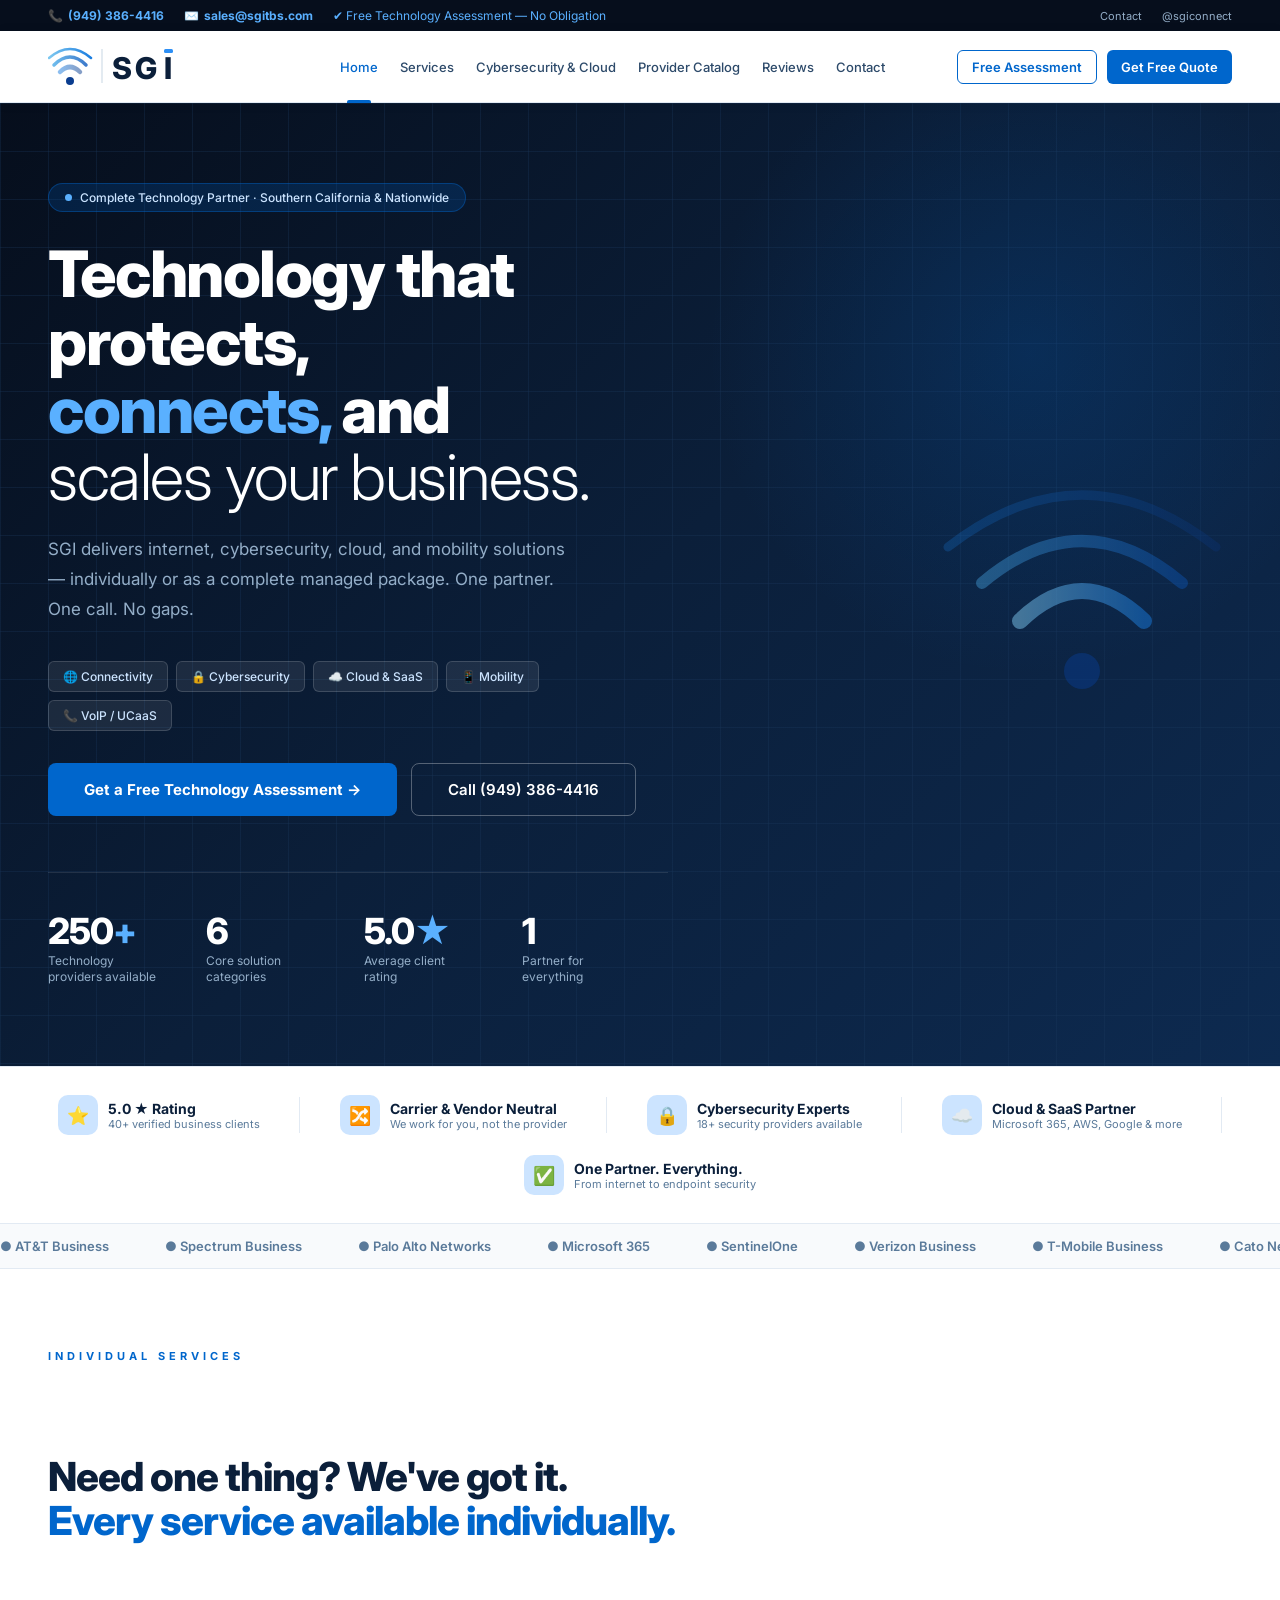
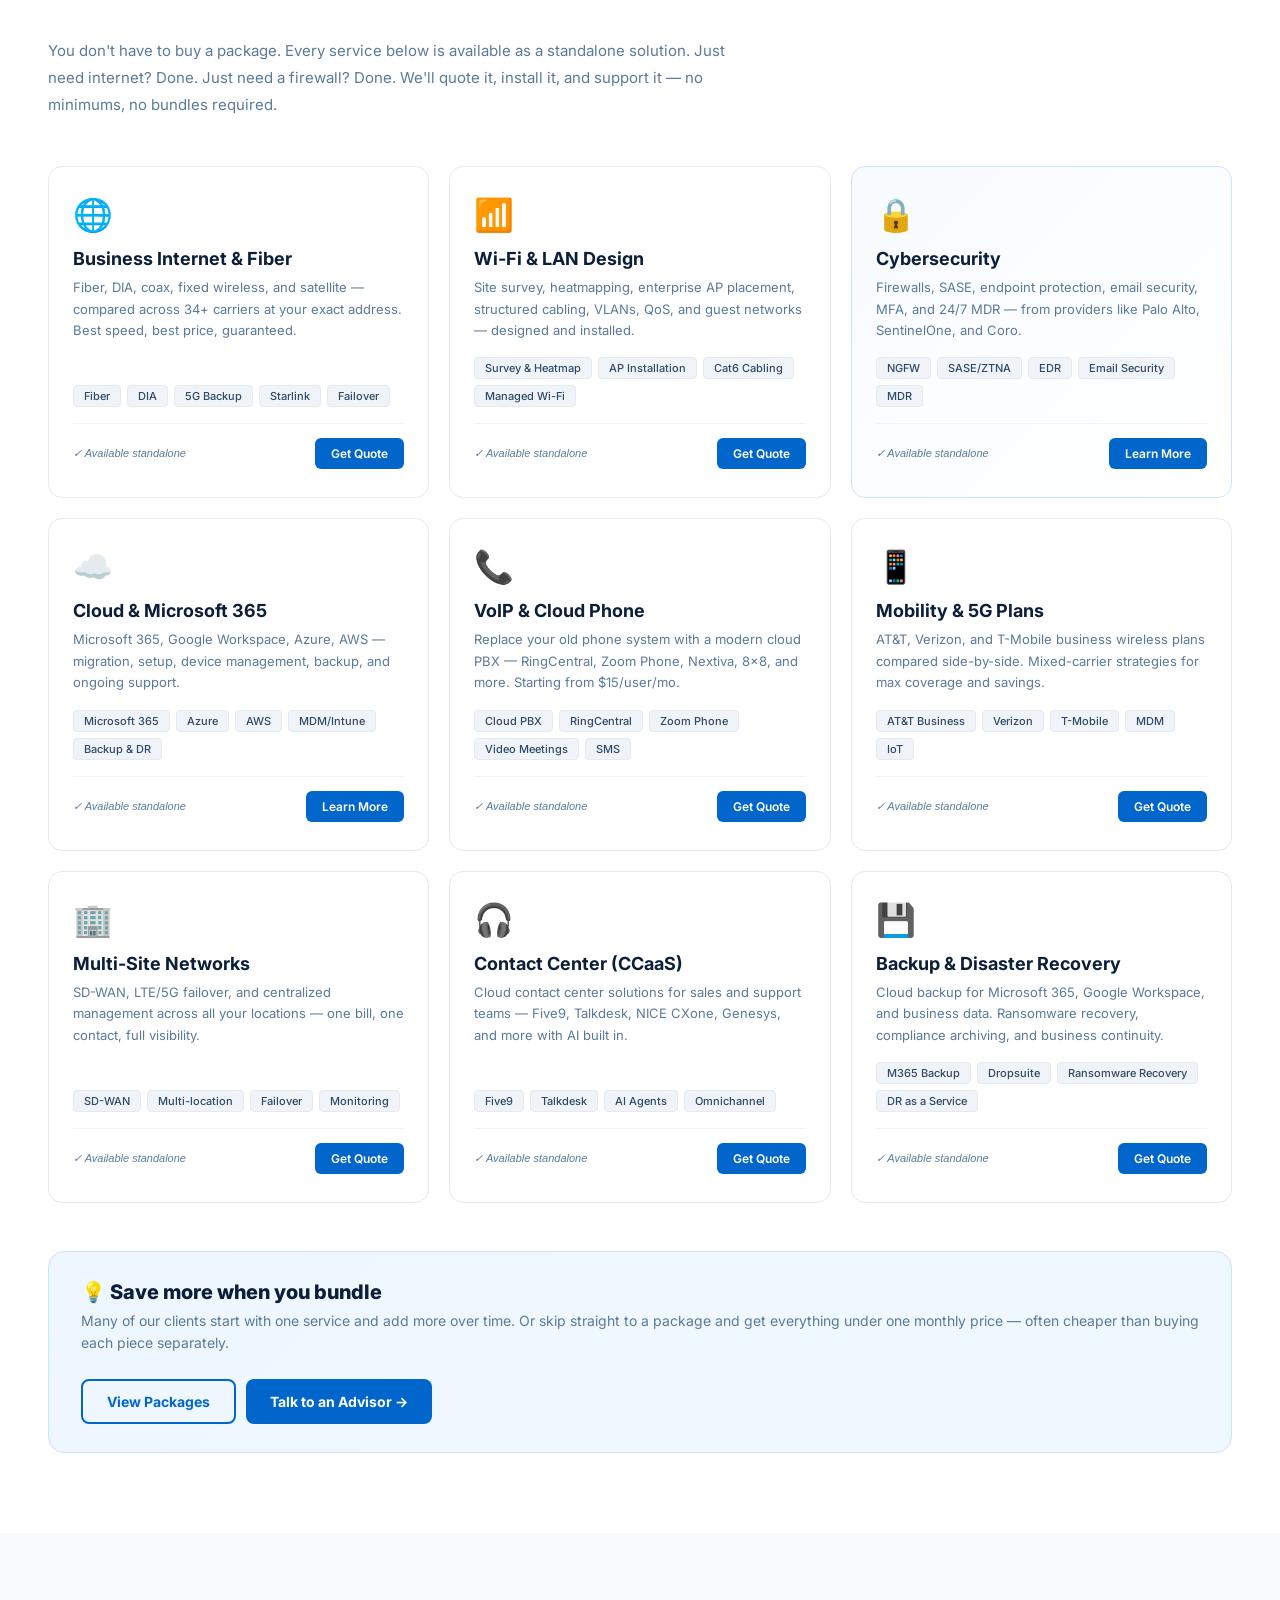
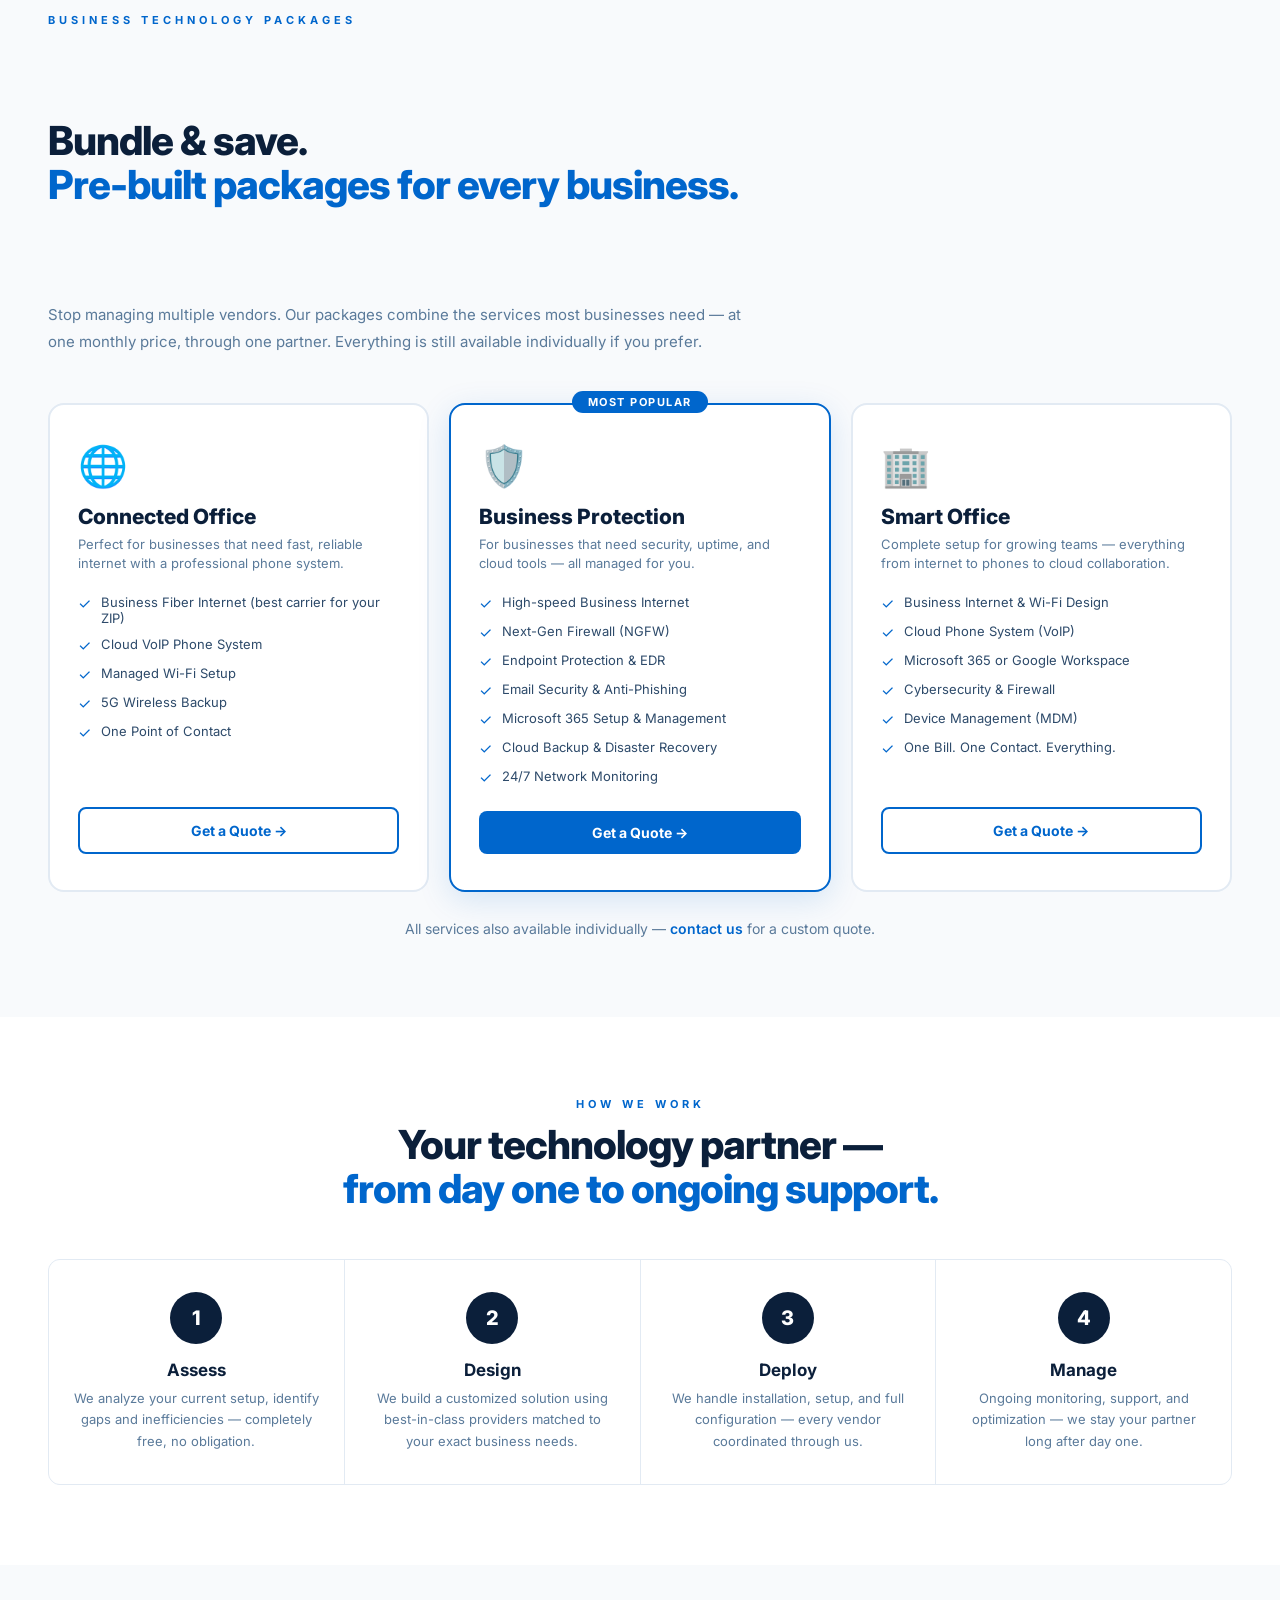
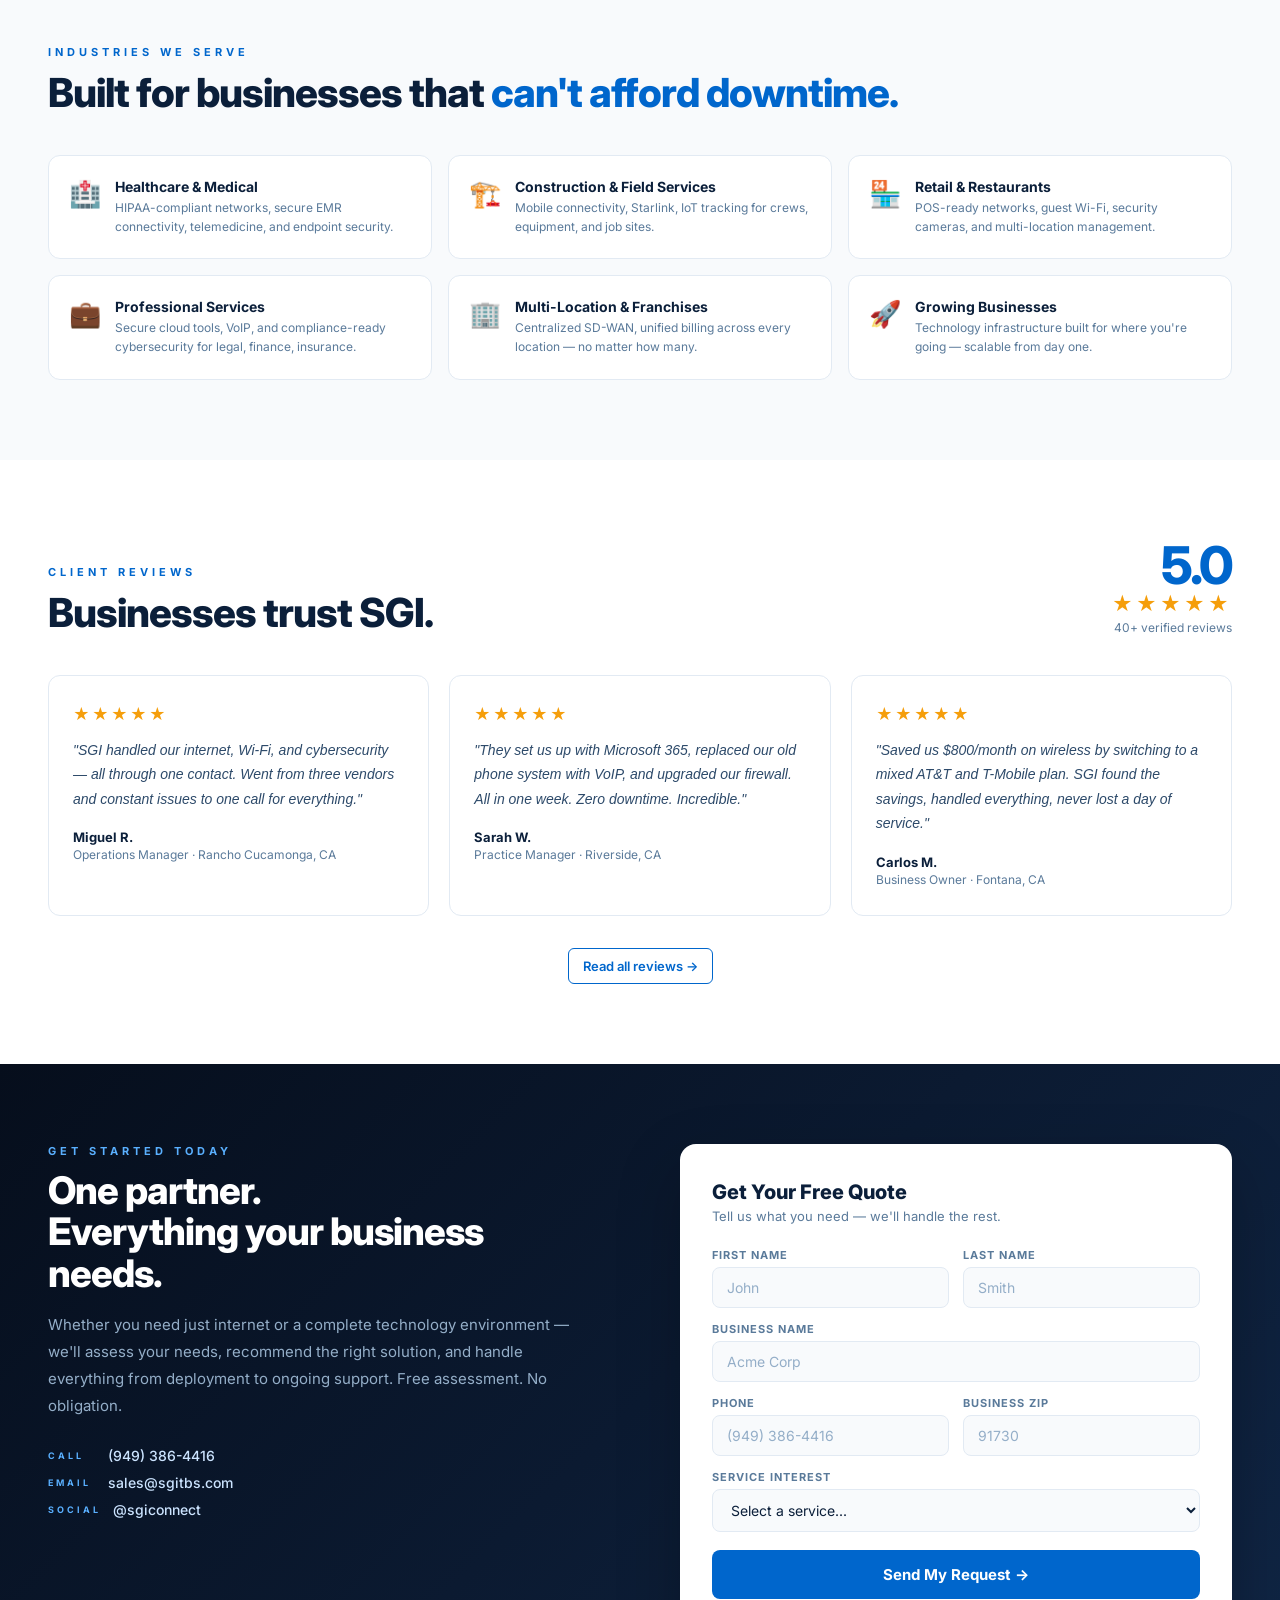
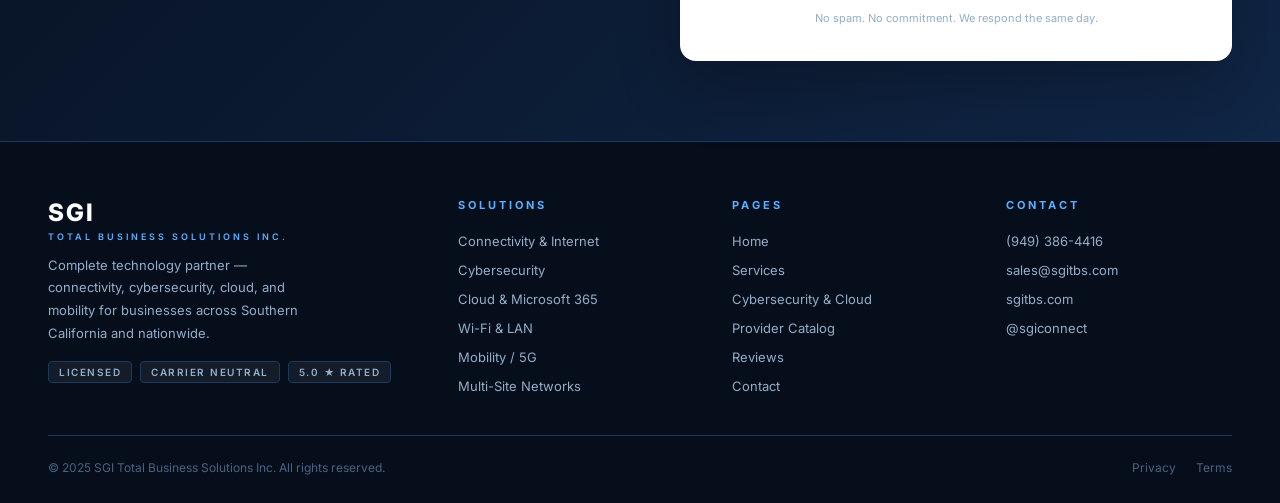
==== commit d4b1a3a5: "Add files via upload" ====
--- a/index.html
+++ b/index.html
@@ -3,9 +3,13 @@
 <head>
 <meta charset="UTF-8"/>
 <meta name="viewport" content="width=device-width, initial-scale=1.0"/>
-<title>SGI Total Business Solutions — Connectivity · Mobility · Infrastructure</title>
+<title>SGI Total Business Solutions — Internet · Cybersecurity · Cloud · Mobility</title>
+<meta name="description" content="SGI delivers internet, cybersecurity, cloud, and mobility solutions for businesses — individually or as a complete managed package. Carrier-neutral. One partner. Southern California and nationwide."/>
 <link href="https://fonts.googleapis.com/css2?family=Inter:wght@300;400;500;600;700;800;900&display=swap" rel="stylesheet"/>
 <style>
+
+
+
 /* ═══════════════════════════════════════
    SGI TOTAL BUSINESS SOLUTIONS
    shared.css — used by all pages
@@ -54,16 +58,16 @@
 .nav { background: white; border-bottom: 1px solid var(--gray-200); display: flex; align-items: center; justify-content: space-between; padding: 0 48px; height: 72px; box-shadow: 0 1px 12px rgba(0,0,0,.06); position: sticky; top: 0; z-index: 1000; }
 .nav-logo-wrap { display: flex; align-items: center; cursor: pointer; }
 .nav-links { display: flex; list-style: none; gap: 0; }
-.nav-links a { padding: 0 18px; height: 72px; display: flex; align-items: center; font-size: 14px; font-weight: 500; color: var(--text-mid); transition: color .2s; position: relative; }
+.nav-links a { padding: 0 11px; height: 72px; display: flex; align-items: center; font-size: 13px; font-weight: 500; color: var(--text-mid); transition: color .2s; position: relative; }
 .nav-links a::after { content:''; position:absolute; bottom:0; left:18px; right:18px; height:3px; background:var(--blue); transform:scaleX(0); transition:transform .2s; border-radius:2px 2px 0 0; }
 .nav-links a:hover, .nav-links a.active { color: var(--blue); }
 .nav-links a:hover::after, .nav-links a.active::after { transform:scaleX(1); }
 .nav-right { display: flex; gap: 10px; }
 
 /* Buttons */
-.btn-ghost { background:transparent; color:var(--blue); border:1.5px solid var(--blue); border-radius:6px; padding:9px 18px; font-family:'Inter',sans-serif; font-size:13px; font-weight:600; cursor:pointer; transition:all .2s; }
+.btn-ghost { background:transparent; color:var(--blue); border:1.5px solid var(--blue); border-radius:6px; padding:8px 14px; font-family:'Inter',sans-serif; font-size:13px; font-weight:600; cursor:pointer; transition:all .2s; }
 .btn-ghost:hover { background:var(--blue); color:white; }
-.btn-solid { background:var(--blue); color:white; border:none; border-radius:6px; padding:10px 20px; font-family:'Inter',sans-serif; font-size:13px; font-weight:600; cursor:pointer; transition:all .2s; }
+.btn-solid { background:var(--blue); color:white; border:none; border-radius:6px; padding:9px 14px; font-family:'Inter',sans-serif; font-size:13px; font-weight:600; cursor:pointer; transition:all .2s; }
 .btn-solid:hover { background:var(--blue-mid); transform:translateY(-1px); }
 
 /* Hamburger */
@@ -127,7 +131,7 @@
 .section-title .blue { color:var(--blue); }
 .section-sub { font-size:16px; color:var(--text-muted); line-height:1.7; max-width:540px; margin-bottom:48px; }
 .section-header-row { display:flex; align-items:flex-end; justify-content:space-between; margin-bottom:40px; flex-wrap:wrap; gap:20px; }
-.see-all-btn { background:transparent; color:var(--blue); border:1.5px solid var(--blue); border-radius:6px; padding:10px 20px; font-size:13px; font-weight:600; cursor:pointer; transition:all .2s; white-space:nowrap; display:inline-block; }
+.see-all-btn { background:transparent; color:var(--blue); border:1.5px solid var(--blue); border-radius:6px; padding:9px 14px; font-size:13px; font-weight:600; cursor:pointer; transition:all .2s; white-space:nowrap; display:inline-block; }
 .see-all-btn:hover { background:var(--blue); color:white; }
 
 /* Services grid */
@@ -263,53 +267,381 @@
   .form-row-2 { grid-template-columns:1fr; }
 }
 
+
+
+/* ── NEW SECTIONS ── */
+.solutions-grid {
+  display: grid;
+  grid-template-columns: repeat(3,1fr);
+  gap: 20px;
+}
+.sol-card {
+  background: white;
+  border: 1px solid var(--gray-200);
+  border-radius: 14px;
+  padding: 32px 28px;
+  transition: all .25s;
+  position: relative;
+  overflow: hidden;
+}
+.sol-card::before {
+  content:'';
+  position:absolute;
+  top:0;left:0;right:0;height:4px;
+  background:linear-gradient(90deg,var(--blue),var(--blue-light));
+  transform:scaleX(0);transform-origin:left;
+  transition:transform .3s;
+}
+.sol-card:hover { transform:translateY(-4px); box-shadow:0 16px 40px rgba(0,102,204,.12); border-color:var(--blue-pale); }
+.sol-card:hover::before { transform:scaleX(1); }
+.sol-icon { font-size:32px; margin-bottom:16px; }
+.sol-card h3 { font-size:19px; font-weight:700; color:var(--text-dark); margin-bottom:10px; }
+.sol-card p { font-size:14px; color:var(--text-muted); line-height:1.65; margin-bottom:16px; }
+.sol-tags { display:flex; flex-wrap:wrap; gap:6px; }
+.sol-tag { background:var(--gray-100); border:1px solid var(--gray-200); border-radius:4px; padding:3px 10px; font-size:11px; font-weight:500; color:var(--text-mid); }
+.sol-link { display:inline-flex; align-items:center; gap:4px; margin-top:14px; font-size:13px; font-weight:600; color:var(--blue); transition:gap .2s; }
+.sol-link:hover { gap:8px; }
+
+/* How we work */
+.how-grid {
+  display:grid;
+  grid-template-columns:repeat(4,1fr);
+  gap:1px;
+  background:var(--gray-200);
+  border:1px solid var(--gray-200);
+  border-radius:12px;
+  overflow:hidden;
+  margin-top:48px;
+}
+.how-card {
+  background:white;
+  padding:36px 28px;
+  text-align:center;
+  transition:background .2s;
+}
+.how-card:hover { background:var(--gray-50); }
+.how-num {
+  width:52px;height:52px;
+  border-radius:50%;
+  background:var(--navy);
+  color:white;
+  display:flex;align-items:center;justify-content:center;
+  font-size:20px;font-weight:800;
+  margin:0 auto 18px;
+}
+.how-title { font-size:17px; font-weight:700; color:var(--text-dark); margin-bottom:10px; }
+.how-desc { font-size:13px; color:var(--text-muted); line-height:1.65; }
+
+/* Industries */
+.industries-grid {
+  display:grid;
+  grid-template-columns:repeat(3,1fr);
+  gap:16px;
+  margin-top:40px;
+}
+.ind-card {
+  background:white;
+  border:1px solid var(--gray-200);
+  border-radius:12px;
+  padding:24px 22px;
+  display:flex;
+  align-items:flex-start;
+  gap:16px;
+  transition:all .2s;
+}
+.ind-card:hover { border-color:var(--blue-pale); box-shadow:0 4px 20px rgba(0,102,204,.08); transform:translateY(-2px); }
+.ind-icon { font-size:28px; flex-shrink:0; }
+.ind-card h3 { font-size:15px; font-weight:700; color:var(--text-dark); margin-bottom:5px; }
+.ind-card p { font-size:12px; color:var(--text-muted); line-height:1.5; }
+
+/* Packages */
+.packages-grid {
+  display:grid;
+  grid-template-columns:repeat(3,1fr);
+  gap:20px;
+  margin-top:40px;
+}
+.pkg-card {
+  background:white;
+  border:2px solid var(--gray-200);
+  border-radius:16px;
+  padding:36px 28px;
+  position:relative;
+  transition:all .25s;
+  display:flex;
+  flex-direction:column;
+}
+.pkg-card.featured {
+  border-color:var(--blue);
+  box-shadow:0 8px 32px rgba(0,102,204,.15);
+}
+.pkg-badge {
+  position:absolute;
+  top:-14px;left:50%;transform:translateX(-50%);
+  background:var(--blue);
+  color:white;
+  font-size:11px;font-weight:700;
+  letter-spacing:1.5px;text-transform:uppercase;
+  padding:4px 16px;
+  border-radius:100px;
+  white-space:nowrap;
+}
+.pkg-icon { font-size:36px; margin-bottom:14px; }
+.pkg-name { font-size:20px; font-weight:800; color:var(--text-dark); margin-bottom:6px; }
+.pkg-tagline { font-size:13px; color:var(--text-muted); margin-bottom:20px; line-height:1.5; }
+.pkg-includes { list-style:none; display:flex; flex-direction:column; gap:10px; margin-bottom:24px; flex:1; }
+.pkg-includes li { display:flex; align-items:flex-start; gap:10px; font-size:13px; color:var(--text-mid); }
+.pkg-check { color:var(--blue); font-size:15px; flex-shrink:0; margin-top:1px; }
+.pkg-btn {
+  background:var(--blue);color:white;border:none;border-radius:8px;
+  padding:13px;font-family:'Inter',sans-serif;font-size:14px;font-weight:700;
+  cursor:pointer;transition:all .2s;text-align:center;display:block;width:100%;
+}
+.pkg-btn:hover { background:var(--blue-mid); transform:translateY(-1px); }
+.pkg-btn.outline {
+  background:transparent;color:var(--blue);
+  border:2px solid var(--blue);
+}
+.pkg-btn.outline:hover { background:var(--blue); color:white; }
+
+/* CTA banner */
+.cta-banner {
+  background:linear-gradient(135deg,var(--navy-deep) 0%,var(--navy-mid) 100%);
+  padding:80px 48px;
+  display:grid;
+  grid-template-columns:1fr 1fr;
+  gap:80px;
+  align-items:start;
+}
+
+@media(max-width:960px){
+  .solutions-grid,.packages-grid,.industries-grid { grid-template-columns:1fr; }
+  .how-grid { grid-template-columns:repeat(2,1fr); }
+  .cta-banner { grid-template-columns:1fr; gap:40px; padding:48px 20px; }
+}
+
+
+/* ── EXTRA STYLES ── */
+.pill-row{display:flex;gap:8px;flex-wrap:wrap;margin-bottom:32px;}
+.pill{background:rgba(255,255,255,.08);border:1px solid rgba(255,255,255,.15);border-radius:6px;padding:7px 14px;font-size:12px;font-weight:500;color:#cce4ff;}
+.stat-band{background:var(--navy-deep);padding:40px 48px;display:grid;grid-template-columns:repeat(5,1fr);gap:1px;border-top:1px solid var(--navy-border);border-bottom:1px solid var(--navy-border);}
+.stat-band-item{display:flex;flex-direction:column;align-items:center;justify-content:center;padding:28px 12px;text-align:center;background:var(--navy-deep);}
+.sbi-num{font-size:36px;font-weight:800;color:white;letter-spacing:-1px;line-height:1;}
+.sbi-num span{color:var(--blue-light);}
+.sbi-label{font-size:11px;color:var(--gray-400);margin-top:6px;line-height:1.4;max-width:100px;}
+.cat-section{padding:80px 48px;}
+.cat-section.alt{background:var(--gray-50);}
+.cat-header{display:grid;grid-template-columns:1fr 1fr;gap:80px;align-items:start;margin-bottom:48px;}
+.cat-header.full{grid-template-columns:1fr;max-width:700px;}
+.cat-eyebrow{font-size:11px;font-weight:700;letter-spacing:4px;text-transform:uppercase;color:var(--blue);margin-bottom:12px;}
+.cat-title{font-size:40px;font-weight:800;line-height:1.1;letter-spacing:-1px;color:var(--text-dark);margin-bottom:14px;}
+.cat-title span{color:var(--blue);}
+.cat-desc{font-size:15px;color:var(--text-muted);line-height:1.8;}
+.individual-grid{display:grid;grid-template-columns:repeat(3,1fr);gap:20px;margin-bottom:48px;}
+.ind-svc-card{background:white;border:1px solid var(--gray-200);border-radius:14px;padding:28px 24px;transition:all .25s;position:relative;overflow:hidden;display:flex;flex-direction:column;}
+.ind-svc-card::before{content:'';position:absolute;top:0;left:0;right:0;height:4px;background:linear-gradient(90deg,var(--blue),var(--blue-light));transform:scaleX(0);transform-origin:left;transition:transform .3s;}
+.ind-svc-card:hover{transform:translateY(-4px);box-shadow:0 16px 40px rgba(0,102,204,.12);border-color:var(--blue-pale);}
+.ind-svc-card:hover::before{transform:scaleX(1);}
+.isc-icon{font-size:32px;margin-bottom:14px;}
+.isc-name{font-size:18px;font-weight:700;color:var(--text-dark);margin-bottom:8px;}
+.isc-desc{font-size:13px;color:var(--text-muted);line-height:1.65;margin-bottom:16px;flex:1;}
+.isc-tags{display:flex;flex-wrap:wrap;gap:6px;margin-bottom:16px;}
+.isc-tag{background:var(--gray-100);border:1px solid var(--gray-200);border-radius:4px;padding:3px 10px;font-size:11px;font-weight:500;color:var(--text-mid);}
+.isc-footer{display:flex;align-items:center;justify-content:space-between;padding-top:14px;border-top:1px solid var(--gray-100);margin-top:auto;}
+.isc-solo{font-size:11px;color:var(--text-muted);font-style:italic;}
+.isc-btn{background:var(--blue);color:white;border:none;border-radius:6px;padding:8px 16px;font-family:'Inter',sans-serif;font-size:12px;font-weight:600;cursor:pointer;transition:all .2s;white-space:nowrap;}
+.isc-btn:hover{background:var(--blue-mid);}
+.bundle-upsell{background:linear-gradient(135deg,#eef6ff,#f0f8ff);border:1.5px solid var(--blue-pale);border-radius:16px;padding:28px 32px;display:flex;align-items:center;justify-content:space-between;gap:24px;flex-wrap:wrap;}
+.bu-left h3{font-size:20px;font-weight:800;color:var(--text-dark);margin-bottom:6px;}
+.bu-left p{font-size:14px;color:var(--text-muted);line-height:1.6;}
+.bu-right{display:flex;gap:10px;flex-wrap:wrap;}
+.bu-btn{background:var(--blue);color:white;border:none;border-radius:8px;padding:12px 24px;font-family:'Inter',sans-serif;font-size:14px;font-weight:700;cursor:pointer;transition:all .2s;white-space:nowrap;}
+.bu-btn:hover{background:var(--blue-mid);transform:translateY(-1px);}
+.bu-btn.ghost{background:transparent;color:var(--blue);border:2px solid var(--blue);}
+.bu-btn.ghost:hover{background:var(--blue);color:white;}
+.pkg-grid{display:grid;grid-template-columns:repeat(3,1fr);gap:20px;margin-top:40px;}
+.pkg-c{background:white;border:2px solid var(--gray-200);border-radius:16px;padding:36px 28px;position:relative;display:flex;flex-direction:column;transition:all .25s;}
+.pkg-c:hover{transform:translateY(-4px);box-shadow:0 16px 40px rgba(0,102,204,.1);}
+.pkg-c.hot{border-color:var(--blue);box-shadow:0 8px 32px rgba(0,102,204,.15);}
+.pkg-c-badge{position:absolute;top:-14px;left:50%;transform:translateX(-50%);background:var(--blue);color:white;font-size:11px;font-weight:700;letter-spacing:1.5px;text-transform:uppercase;padding:4px 16px;border-radius:100px;white-space:nowrap;}
+.pkg-c-icon{font-size:40px;margin-bottom:14px;}
+.pkg-c-name{font-size:21px;font-weight:800;color:var(--text-dark);margin-bottom:6px;}
+.pkg-c-tag{font-size:13px;color:var(--text-muted);margin-bottom:20px;line-height:1.5;}
+.pkg-c-list{list-style:none;display:flex;flex-direction:column;gap:10px;flex:1;margin-bottom:24px;}
+.pkg-c-list li{display:flex;align-items:flex-start;gap:10px;font-size:13px;color:var(--text-mid);}
+.ck{color:var(--blue);font-size:15px;flex-shrink:0;}
+.pkg-c-btn{width:100%;background:var(--blue);color:white;border:none;border-radius:8px;padding:13px;font-family:'Inter',sans-serif;font-size:14px;font-weight:700;cursor:pointer;transition:all .2s;}
+.pkg-c-btn:hover{background:var(--blue-mid);transform:translateY(-1px);}
+.pkg-c-btn.out{background:transparent;color:var(--blue);border:2px solid var(--blue);}
+.pkg-c-btn.out:hover{background:var(--blue);color:white;}
+.cta-split{background:linear-gradient(135deg,var(--navy-deep),var(--navy-mid));padding:80px 48px;display:grid;grid-template-columns:1fr 1fr;gap:80px;align-items:start;}
+.how-row{display:grid;grid-template-columns:repeat(4,1fr);gap:1px;background:var(--gray-200);border:1px solid var(--gray-200);border-radius:12px;overflow:hidden;margin-top:48px;}
+.how-c{background:white;padding:32px 24px;text-align:center;}
+.how-num{width:52px;height:52px;border-radius:50%;background:var(--navy);color:white;display:flex;align-items:center;justify-content:center;font-size:20px;font-weight:800;margin:0 auto 16px;}
+.how-title{font-size:17px;font-weight:700;color:var(--text-dark);margin-bottom:8px;}
+.how-desc{font-size:13px;color:var(--text-muted);line-height:1.65;}
+.ind-row{display:grid;grid-template-columns:repeat(3,1fr);gap:16px;margin-top:40px;}
+.ind-c{background:white;border:1px solid var(--gray-200);border-radius:12px;padding:22px 20px;display:flex;align-items:flex-start;gap:14px;transition:all .2s;}
+.ind-c:hover{border-color:var(--blue-pale);box-shadow:0 4px 20px rgba(0,102,204,.08);transform:translateY(-2px);}
+.ind-em{font-size:26px;flex-shrink:0;}
+.ind-c h3{font-size:14px;font-weight:700;color:var(--text-dark);margin-bottom:4px;}
+.ind-c p{font-size:12px;color:var(--text-muted);line-height:1.55;}
+.proof-band{background:white;border-top:1px solid var(--gray-200);border-bottom:1px solid var(--gray-200);padding:28px 48px;display:flex;align-items:center;justify-content:space-around;flex-wrap:wrap;gap:20px;}
+.pb-item{display:flex;align-items:center;gap:10px;}
+.pb-icon{width:40px;height:40px;background:var(--blue-pale);border-radius:10px;display:flex;align-items:center;justify-content:center;font-size:18px;flex-shrink:0;}
+.pb-title{font-size:14px;font-weight:700;color:var(--text-dark);}
+.pb-sub{font-size:11px;color:var(--text-muted);}
+.pb-div{width:1px;height:36px;background:var(--gray-200);}
+.rev-row{display:grid;grid-template-columns:repeat(3,1fr);gap:20px;}
+.warn-box{background:#fef2f2;border:1.5px solid #fecaca;border-radius:12px;padding:20px 24px;margin-bottom:28px;}
+.warn-box-title{font-size:14px;font-weight:700;color:#dc2626;margin-bottom:6px;}
+.warn-box-text{font-size:13px;color:#7f1d1d;line-height:1.65;}
+
+@media(max-width:960px){
+  .stat-band{grid-template-columns:repeat(3,1fr);padding:24px;}
+  .cat-section{padding:48px 20px;}
+  .cat-header{grid-template-columns:1fr;gap:20px;}
+  .individual-grid{grid-template-columns:1fr;}
+  .pkg-grid{grid-template-columns:1fr;}
+  .how-row{grid-template-columns:repeat(2,1fr);}
+  .ind-row{grid-template-columns:1fr;}
+  .cta-split{grid-template-columns:1fr;gap:40px;padding:48px 20px;}
+  .proof-band{padding:20px;}
+  .rev-row{grid-template-columns:1fr;}
+  .bundle-upsell{flex-direction:column;}
+}
+
+
+/* ── EXTRA STYLES ── */
+.pill-row{display:flex;gap:8px;flex-wrap:wrap;margin-bottom:32px;}
+.pill{background:rgba(255,255,255,.08);border:1px solid rgba(255,255,255,.15);border-radius:6px;padding:7px 14px;font-size:12px;font-weight:500;color:#cce4ff;}
+.stat-band{background:var(--navy-deep);padding:40px 48px;display:grid;grid-template-columns:repeat(5,1fr);gap:1px;border-top:1px solid var(--navy-border);border-bottom:1px solid var(--navy-border);}
+.stat-band-item{display:flex;flex-direction:column;align-items:center;justify-content:center;padding:28px 12px;text-align:center;background:var(--navy-deep);}
+.sbi-num{font-size:36px;font-weight:800;color:white;letter-spacing:-1px;line-height:1;}
+.sbi-num span{color:var(--blue-light);}
+.sbi-label{font-size:11px;color:var(--gray-400);margin-top:6px;line-height:1.4;max-width:100px;}
+.cat-section{padding:80px 48px;}
+.cat-section.alt{background:var(--gray-50);}
+.cat-header{display:grid;grid-template-columns:1fr 1fr;gap:80px;align-items:start;margin-bottom:48px;}
+.cat-header.full{grid-template-columns:1fr;max-width:700px;}
+.cat-eyebrow{font-size:11px;font-weight:700;letter-spacing:4px;text-transform:uppercase;color:var(--blue);margin-bottom:12px;}
+.cat-title{font-size:40px;font-weight:800;line-height:1.1;letter-spacing:-1px;color:var(--text-dark);margin-bottom:14px;}
+.cat-title span{color:var(--blue);}
+.cat-desc{font-size:15px;color:var(--text-muted);line-height:1.8;}
+.individual-grid{display:grid;grid-template-columns:repeat(3,1fr);gap:20px;margin-bottom:48px;}
+.ind-svc-card{background:white;border:1px solid var(--gray-200);border-radius:14px;padding:28px 24px;transition:all .25s;position:relative;overflow:hidden;display:flex;flex-direction:column;}
+.ind-svc-card::before{content:'';position:absolute;top:0;left:0;right:0;height:4px;background:linear-gradient(90deg,var(--blue),var(--blue-light));transform:scaleX(0);transform-origin:left;transition:transform .3s;}
+.ind-svc-card:hover{transform:translateY(-4px);box-shadow:0 16px 40px rgba(0,102,204,.12);border-color:var(--blue-pale);}
+.ind-svc-card:hover::before{transform:scaleX(1);}
+.isc-icon{font-size:32px;margin-bottom:14px;}
+.isc-name{font-size:18px;font-weight:700;color:var(--text-dark);margin-bottom:8px;}
+.isc-desc{font-size:13px;color:var(--text-muted);line-height:1.65;margin-bottom:16px;flex:1;}
+.isc-tags{display:flex;flex-wrap:wrap;gap:6px;margin-bottom:16px;}
+.isc-tag{background:var(--gray-100);border:1px solid var(--gray-200);border-radius:4px;padding:3px 10px;font-size:11px;font-weight:500;color:var(--text-mid);}
+.isc-footer{display:flex;align-items:center;justify-content:space-between;padding-top:14px;border-top:1px solid var(--gray-100);margin-top:auto;}
+.isc-solo{font-size:11px;color:var(--text-muted);font-style:italic;}
+.isc-btn{background:var(--blue);color:white;border:none;border-radius:6px;padding:8px 16px;font-family:'Inter',sans-serif;font-size:12px;font-weight:600;cursor:pointer;transition:all .2s;white-space:nowrap;}
+.isc-btn:hover{background:var(--blue-mid);}
+.bundle-upsell{background:linear-gradient(135deg,#eef6ff,#f0f8ff);border:1.5px solid var(--blue-pale);border-radius:16px;padding:28px 32px;display:flex;align-items:center;justify-content:space-between;gap:24px;flex-wrap:wrap;}
+.bu-left h3{font-size:20px;font-weight:800;color:var(--text-dark);margin-bottom:6px;}
+.bu-left p{font-size:14px;color:var(--text-muted);line-height:1.6;}
+.bu-right{display:flex;gap:10px;flex-wrap:wrap;}
+.bu-btn{background:var(--blue);color:white;border:none;border-radius:8px;padding:12px 24px;font-family:'Inter',sans-serif;font-size:14px;font-weight:700;cursor:pointer;transition:all .2s;white-space:nowrap;}
+.bu-btn:hover{background:var(--blue-mid);transform:translateY(-1px);}
+.bu-btn.ghost{background:transparent;color:var(--blue);border:2px solid var(--blue);}
+.bu-btn.ghost:hover{background:var(--blue);color:white;}
+.pkg-grid{display:grid;grid-template-columns:repeat(3,1fr);gap:20px;margin-top:40px;}
+.pkg-c{background:white;border:2px solid var(--gray-200);border-radius:16px;padding:36px 28px;position:relative;display:flex;flex-direction:column;transition:all .25s;}
+.pkg-c:hover{transform:translateY(-4px);box-shadow:0 16px 40px rgba(0,102,204,.1);}
+.pkg-c.hot{border-color:var(--blue);box-shadow:0 8px 32px rgba(0,102,204,.15);}
+.pkg-c-badge{position:absolute;top:-14px;left:50%;transform:translateX(-50%);background:var(--blue);color:white;font-size:11px;font-weight:700;letter-spacing:1.5px;text-transform:uppercase;padding:4px 16px;border-radius:100px;white-space:nowrap;}
+.pkg-c-icon{font-size:40px;margin-bottom:14px;}
+.pkg-c-name{font-size:21px;font-weight:800;color:var(--text-dark);margin-bottom:6px;}
+.pkg-c-tag{font-size:13px;color:var(--text-muted);margin-bottom:20px;line-height:1.5;}
+.pkg-c-list{list-style:none;display:flex;flex-direction:column;gap:10px;flex:1;margin-bottom:24px;}
+.pkg-c-list li{display:flex;align-items:flex-start;gap:10px;font-size:13px;color:var(--text-mid);}
+.ck{color:var(--blue);font-size:15px;flex-shrink:0;}
+.pkg-c-btn{width:100%;background:var(--blue);color:white;border:none;border-radius:8px;padding:13px;font-family:'Inter',sans-serif;font-size:14px;font-weight:700;cursor:pointer;transition:all .2s;}
+.pkg-c-btn:hover{background:var(--blue-mid);transform:translateY(-1px);}
+.pkg-c-btn.out{background:transparent;color:var(--blue);border:2px solid var(--blue);}
+.pkg-c-btn.out:hover{background:var(--blue);color:white;}
+.cta-split{background:linear-gradient(135deg,var(--navy-deep),var(--navy-mid));padding:80px 48px;display:grid;grid-template-columns:1fr 1fr;gap:80px;align-items:start;}
+.how-row{display:grid;grid-template-columns:repeat(4,1fr);gap:1px;background:var(--gray-200);border:1px solid var(--gray-200);border-radius:12px;overflow:hidden;margin-top:48px;}
+.how-c{background:white;padding:32px 24px;text-align:center;}
+.how-num{width:52px;height:52px;border-radius:50%;background:var(--navy);color:white;display:flex;align-items:center;justify-content:center;font-size:20px;font-weight:800;margin:0 auto 16px;}
+.how-title{font-size:17px;font-weight:700;color:var(--text-dark);margin-bottom:8px;}
+.how-desc{font-size:13px;color:var(--text-muted);line-height:1.65;}
+.ind-row{display:grid;grid-template-columns:repeat(3,1fr);gap:16px;margin-top:40px;}
+.ind-c{background:white;border:1px solid var(--gray-200);border-radius:12px;padding:22px 20px;display:flex;align-items:flex-start;gap:14px;transition:all .2s;}
+.ind-c:hover{border-color:var(--blue-pale);box-shadow:0 4px 20px rgba(0,102,204,.08);transform:translateY(-2px);}
+.ind-em{font-size:26px;flex-shrink:0;}
+.ind-c h3{font-size:14px;font-weight:700;color:var(--text-dark);margin-bottom:4px;}
+.ind-c p{font-size:12px;color:var(--text-muted);line-height:1.55;}
+.proof-band{background:white;border-top:1px solid var(--gray-200);border-bottom:1px solid var(--gray-200);padding:28px 48px;display:flex;align-items:center;justify-content:space-around;flex-wrap:wrap;gap:20px;}
+.pb-item{display:flex;align-items:center;gap:10px;}
+.pb-icon{width:40px;height:40px;background:var(--blue-pale);border-radius:10px;display:flex;align-items:center;justify-content:center;font-size:18px;flex-shrink:0;}
+.pb-title{font-size:14px;font-weight:700;color:var(--text-dark);}
+.pb-sub{font-size:11px;color:var(--text-muted);}
+.pb-div{width:1px;height:36px;background:var(--gray-200);}
+.rev-row{display:grid;grid-template-columns:repeat(3,1fr);gap:20px;}
+.warn-box{background:#fef2f2;border:1.5px solid #fecaca;border-radius:12px;padding:20px 24px;margin-bottom:28px;}
+.warn-box-title{font-size:14px;font-weight:700;color:#dc2626;margin-bottom:6px;}
+.warn-box-text{font-size:13px;color:#7f1d1d;line-height:1.65;}
+
+@media(max-width:960px){
+  .stat-band{grid-template-columns:repeat(3,1fr);padding:24px;}
+  .cat-section{padding:48px 20px;}
+  .cat-header{grid-template-columns:1fr;gap:20px;}
+  .individual-grid{grid-template-columns:1fr;}
+  .pkg-grid{grid-template-columns:1fr;}
+  .how-row{grid-template-columns:repeat(2,1fr);}
+  .ind-row{grid-template-columns:1fr;}
+  .cta-split{grid-template-columns:1fr;gap:40px;padding:48px 20px;}
+  .proof-band{padding:20px;}
+  .rev-row{grid-template-columns:1fr;}
+  .bundle-upsell{flex-direction:column;}
+}
 </style>
 </head>
 <body>
-
-<!-- TOP BAR -->
 <div class="topbar">
   <div class="topbar-left">
     <div class="topbar-item">📞 <strong>(949) 386-4416</strong></div>
     <div class="topbar-item">✉️ <strong>sales@sgitbs.com</strong></div>
-    <div class="topbar-item tbs-highlight">✔ Same-day response guaranteed</div>
+    <div class="topbar-item tbs-highlight">✔ Free Technology Assessment — No Obligation</div>
   </div>
   <div class="topbar-right">
+    <a href="contact.html">Contact</a>
     <a href="#">@sgiconnect</a>
-    <a href="about.html">About</a>
-    <a href="contact.html">Contact</a>
   </div>
 </div>
-
-<!-- NAV -->
 <nav class="nav">
-  <a href="index.html"><div class="nav-logo-wrap">
-    <svg width="220" height="44" viewBox="0 0 220 44" fill="none">
+  <a href="index.html"><div class="nav-logo-wrap"><svg width="220" height="44" viewBox="0 0 220 44" fill="none">
       <defs>
-        <linearGradient id="wg1n" x1="0" y1="0" x2="1" y2="0"><stop offset="0%" stop-color="#7ec8f0"/><stop offset="100%" stop-color="#1a7de0"/></linearGradient>
-        <linearGradient id="wg2n" x1="0" y1="0" x2="1" y2="0"><stop offset="0%" stop-color="#4aaae8" stop-opacity="0.8"/><stop offset="100%" stop-color="#0d5abf" stop-opacity="0.8"/></linearGradient>
-        <linearGradient id="wg3n" x1="0" y1="0" x2="1" y2="0"><stop offset="0%" stop-color="#1a7de0" stop-opacity="0.5"/><stop offset="100%" stop-color="#0a3d8f" stop-opacity="0.5"/></linearGradient>
+        <linearGradient id="wg1idx" x1="0" y1="0" x2="1" y2="0"><stop offset="0%" stop-color="#7ec8f0"/><stop offset="100%" stop-color="#1a7de0"/></linearGradient>
+        <linearGradient id="wg2idx" x1="0" y1="0" x2="1" y2="0"><stop offset="0%" stop-color="#4aaae8" stop-opacity="0.8"/><stop offset="100%" stop-color="#0d5abf" stop-opacity="0.8"/></linearGradient>
+        <linearGradient id="wg3idx" x1="0" y1="0" x2="1" y2="0"><stop offset="0%" stop-color="#1a7de0" stop-opacity="0.5"/><stop offset="100%" stop-color="#0a3d8f" stop-opacity="0.5"/></linearGradient>
       </defs>
       <circle cx="22" cy="36" r="4" fill="#0a3d8f"/>
-      <path d="M12 27 Q22 17 32 27" stroke="url(#wg3n)" stroke-width="4.5" fill="none" stroke-linecap="round"/>
-      <path d="M6 20 Q22 4 38 20" stroke="url(#wg2n)" stroke-width="3.5" fill="none" stroke-linecap="round"/>
-      <path d="M1 13 Q22 -5 43 13" stroke="url(#wg1n)" stroke-width="2.5" fill="none" stroke-linecap="round"/>
+      <path d="M12 27 Q22 17 32 27" stroke="url(#wg3idx)" stroke-width="4.5" fill="none" stroke-linecap="round"/>
+      <path d="M6 20 Q22 4 38 20" stroke="url(#wg2idx)" stroke-width="3.5" fill="none" stroke-linecap="round"/>
+      <path d="M1 13 Q22 -5 43 13" stroke="url(#wg1idx)" stroke-width="2.5" fill="none" stroke-linecap="round"/>
       <line x1="54" y1="4" x2="54" y2="38" stroke="#d0dde8" stroke-width="1.2"/>
       <text x="64" y="34" font-family="Inter,sans-serif" font-size="30" font-weight="800" fill="#0b1f3a" letter-spacing="-0.5">S</text>
       <text x="87" y="34" font-family="Inter,sans-serif" font-size="30" font-weight="800" fill="#0b1f3a" letter-spacing="-0.5">G</text>
       <text x="116" y="34" font-family="Inter,sans-serif" font-size="30" font-weight="800" fill="#0b1f3a">I</text>
       <rect x="116" y="4" width="9" height="4" rx="1.5" fill="#2d8ff5"/>
-    </svg>
-  </div></a>
+    </svg></div></a>
   <ul class="nav-links">
     <li><a href="index.html" class="active">Home</a></li>
     <li><a href="services.html">Services</a></li>
+    <li><a href="cybersecurity.html">Cybersecurity &amp; Cloud</a></li>
     <li><a href="providers.html">Provider Catalog</a></li>
     <li><a href="reviews.html">Reviews</a></li>
     <li><a href="contact.html">Contact</a></li>
   </ul>
   <div class="nav-right">
-    <button class="btn-ghost" onclick="window.location='contact.html'">Check Availability</button>
+    <button class="btn-ghost" onclick="window.location='contact.html'">Free Assessment</button>
     <button class="btn-solid" onclick="window.location='contact.html'">Get Free Quote</button>
   </div>
   <button class="hamburger" onclick="toggleMenu()" id="hamburger">☰</button>
@@ -317,6 +649,7 @@
 <div class="mobile-menu" id="mobileMenu">
   <a href="index.html">Home</a>
   <a href="services.html">Services</a>
+  <a href="cybersecurity.html">Cybersecurity &amp; Cloud</a>
   <a href="providers.html">Provider Catalog</a>
   <a href="reviews.html">Reviews</a>
   <a href="contact.html">Contact</a>
@@ -328,122 +661,264 @@
   <div class="hero-bg"></div>
   <div class="hero-glow"></div>
   <div class="hero-content">
-    <div class="hero-badge"><div class="badge-dot"></div><span>Carrier-neutral · No commissions bias · Same-day response</span></div>
-    <h1>Better business<br/><span class="blue">connectivity.</span><br/><span class="thin">Your terms.</span></h1>
-    <p class="hero-sub">We compare AT&T, Spectrum, Verizon, T-Mobile, Starlink, Cox, and Frontier at your address — then design, install, and manage your complete network. One contact. No bias.</p>
-    <div class="hero-pills">
-      <div class="hero-pill">● Connectivity</div>
-      <div class="hero-pill">● Mobility</div>
-      <div class="hero-pill">● Infrastructure</div>
+    <div class="hero-badge"><div class="badge-dot"></div><span>Complete Technology Partner · Southern California &amp; Nationwide</span></div>
+    <h1>Technology that protects,<br/><span class="blue">connects,</span> and<br/><span class="thin">scales your business.</span></h1>
+    <p class="hero-sub">SGI delivers internet, cybersecurity, cloud, and mobility solutions — individually or as a complete managed package. One partner. One call. No gaps.</p>
+    <div class="pill-row">
+      <div class="pill">🌐 Connectivity</div>
+      <div class="pill">🔒 Cybersecurity</div>
+      <div class="pill">☁️ Cloud &amp; SaaS</div>
+      <div class="pill">📱 Mobility</div>
+      <div class="pill">📞 VoIP / UCaaS</div>
     </div>
     <div class="hero-btns">
-      <button class="btn-hero-primary" onclick="window.location='contact.html'">Get My Free Quote →</button>
+      <button class="btn-hero-primary" onclick="window.location='contact.html'">Get a Free Technology Assessment →</button>
       <button class="btn-hero-outline" onclick="window.location='tel:+19493864416'">Call (949) 386-4416</button>
     </div>
     <div class="hero-stats">
-      <div class="h-stat"><div class="h-stat-num">7<span>+</span></div><div class="h-stat-label">Carriers compared at your address</div></div>
-      <div class="h-stat"><div class="h-stat-num"><span>&lt;</span>24h</div><div class="h-stat-label">Quote turnaround guaranteed</div></div>
-      <div class="h-stat"><div class="h-stat-num">5.0<span>★</span></div><div class="h-stat-label">Average rating from 40+ clients</div></div>
-      <div class="h-stat"><div class="h-stat-num">1</div><div class="h-stat-label">Point of contact, start to install</div></div>
+      <div class="h-stat"><div class="h-stat-num">250<span>+</span></div><div class="h-stat-label">Technology providers available</div></div>
+      <div class="h-stat"><div class="h-stat-num">6</div><div class="h-stat-label">Core solution categories</div></div>
+      <div class="h-stat"><div class="h-stat-num">5.0<span>★</span></div><div class="h-stat-label">Average client rating</div></div>
+      <div class="h-stat"><div class="h-stat-num">1</div><div class="h-stat-label">Partner for everything</div></div>
     </div>
   </div>
   <div class="hero-visual">
     <svg width="300" height="260" viewBox="0 0 300 260" fill="none" opacity="0.7">
       <defs>
-        <linearGradient id="hv1" x1="0" y1="0" x2="1" y2="0"><stop offset="0%" stop-color="#7ec8f0"/><stop offset="100%" stop-color="#1a7de0"/></linearGradient>
-        <linearGradient id="hv2" x1="0" y1="0" x2="1" y2="0"><stop offset="0%" stop-color="#4aaae8" stop-opacity="0.8"/><stop offset="100%" stop-color="#0d5abf" stop-opacity="0.8"/></linearGradient>
-        <linearGradient id="hv3" x1="0" y1="0" x2="1" y2="0"><stop offset="0%" stop-color="#1a7de0" stop-opacity="0.5"/><stop offset="100%" stop-color="#0a3d8f" stop-opacity="0.5"/></linearGradient>
-        <linearGradient id="hv4" x1="0" y1="0" x2="1" y2="0"><stop offset="0%" stop-color="#2d8ff5" stop-opacity="0.3"/><stop offset="100%" stop-color="#062878" stop-opacity="0.3"/></linearGradient>
+        <linearGradient id="hv1i" x1="0" y1="0" x2="1" y2="0"><stop offset="0%" stop-color="#7ec8f0"/><stop offset="100%" stop-color="#1a7de0"/></linearGradient>
+        <linearGradient id="hv2i" x1="0" y1="0" x2="1" y2="0"><stop offset="0%" stop-color="#4aaae8" stop-opacity="0.8"/><stop offset="100%" stop-color="#0d5abf" stop-opacity="0.8"/></linearGradient>
+        <linearGradient id="hv3i" x1="0" y1="0" x2="1" y2="0"><stop offset="0%" stop-color="#1a7de0" stop-opacity="0.5"/><stop offset="100%" stop-color="#0a3d8f" stop-opacity="0.5"/></linearGradient>
       </defs>
       <circle cx="150" cy="218" r="18" fill="#0a3d8f"/>
-      <path d="M88 168 Q150 108 212 168" stroke="url(#hv1)" stroke-width="16" fill="none" stroke-linecap="round"/>
-      <path d="M50 130 Q150 46 250 130" stroke="url(#hv2)" stroke-width="12" fill="none" stroke-linecap="round"/>
-      <path d="M16 94 Q150 -10 284 94" stroke="url(#hv3)" stroke-width="9" fill="none" stroke-linecap="round"/>
-      <path d="M0 60 Q150 -42 300 60" stroke="url(#hv4)" stroke-width="6" fill="none" stroke-linecap="round"/>
+      <path d="M88 168 Q150 108 212 168" stroke="url(#hv1i)" stroke-width="16" fill="none" stroke-linecap="round"/>
+      <path d="M50 130 Q150 46 250 130" stroke="url(#hv2i)" stroke-width="12" fill="none" stroke-linecap="round"/>
+      <path d="M16 94 Q150 -10 284 94" stroke="url(#hv3i)" stroke-width="9" fill="none" stroke-linecap="round"/>
     </svg>
   </div>
 </section>
 
-<!-- TRUST BAR -->
-<div class="trust-bar">
-  <div class="trust-item"><div class="trust-icon">⭐</div><div><div class="ti-title">5.0 ★ Rating</div><div class="ti-sub">40+ Business Clients</div></div></div>
-  <div class="trust-div"></div>
-  <div class="trust-item"><div class="trust-icon">⏱</div><div><div class="ti-title">Same-Day Response</div><div class="ti-sub">Guaranteed on every inquiry</div></div></div>
-  <div class="trust-div"></div>
-  <div class="trust-item"><div class="trust-icon">🔀</div><div><div class="ti-title">Carrier-Neutral</div><div class="ti-sub">We work for you, not the carrier</div></div></div>
-  <div class="trust-div"></div>
-  <div class="trust-item"><div class="trust-icon">📡</div><div><div class="ti-title">7+ Carriers</div><div class="ti-sub">Compared at your exact address</div></div></div>
-  <div class="trust-div"></div>
-  <div class="trust-item"><div class="trust-icon">✅</div><div><div class="ti-title">Post-Install Support</div><div class="ti-sub">We stay with you after day one</div></div></div>
+<!-- PROOF BAND -->
+<div class="proof-band">
+  <div class="pb-item"><div class="pb-icon">⭐</div><div><div class="pb-title">5.0 ★ Rating</div><div class="pb-sub">40+ verified business clients</div></div></div>
+  <div class="pb-div"></div>
+  <div class="pb-item"><div class="pb-icon">🔀</div><div><div class="pb-title">Carrier &amp; Vendor Neutral</div><div class="pb-sub">We work for you, not the provider</div></div></div>
+  <div class="pb-div"></div>
+  <div class="pb-item"><div class="pb-icon">🔒</div><div><div class="pb-title">Cybersecurity Experts</div><div class="pb-sub">18+ security providers available</div></div></div>
+  <div class="pb-div"></div>
+  <div class="pb-item"><div class="pb-icon">☁️</div><div><div class="pb-title">Cloud &amp; SaaS Partner</div><div class="pb-sub">Microsoft 365, AWS, Google &amp; more</div></div></div>
+  <div class="pb-div"></div>
+  <div class="pb-item"><div class="pb-icon">✅</div><div><div class="pb-title">One Partner. Everything.</div><div class="pb-sub">From internet to endpoint security</div></div></div>
 </div>
 
-<!-- CARRIER TICKER -->
+<!-- TICKER -->
 <div class="ticker-wrap">
   <div class="ticker-track">
-    <span class="ticker-chip">● AT&T Business</span><span class="ticker-chip">● Spectrum Business</span><span class="ticker-chip">● Verizon Business</span><span class="ticker-chip">● T-Mobile Business</span><span class="ticker-chip">● Starlink</span><span class="ticker-chip">● Cox Business</span><span class="ticker-chip">● Frontier</span><span class="ticker-chip">● Carrier-Neutral Experts</span>
-    <span class="ticker-chip">● AT&T Business</span><span class="ticker-chip">● Spectrum Business</span><span class="ticker-chip">● Verizon Business</span><span class="ticker-chip">● T-Mobile Business</span><span class="ticker-chip">● Starlink</span><span class="ticker-chip">● Cox Business</span><span class="ticker-chip">● Frontier</span><span class="ticker-chip">● Carrier-Neutral Experts</span>
+    <span class="ticker-chip">● AT&amp;T Business</span><span class="ticker-chip">● Spectrum Business</span><span class="ticker-chip">● Palo Alto Networks</span><span class="ticker-chip">● Microsoft 365</span><span class="ticker-chip">● SentinelOne</span><span class="ticker-chip">● Verizon Business</span><span class="ticker-chip">● T-Mobile Business</span><span class="ticker-chip">● Cato Networks SASE</span><span class="ticker-chip">● RingCentral</span><span class="ticker-chip">● AWS Cloud</span><span class="ticker-chip">● Coro Cybersecurity</span><span class="ticker-chip">● Zoom Phone</span><span class="ticker-chip">● Starlink</span><span class="ticker-chip">● Cox Business</span><span class="ticker-chip">● Proofpoint</span><span class="ticker-chip">● Google Workspace</span>
+    <span class="ticker-chip">● AT&amp;T Business</span><span class="ticker-chip">● Spectrum Business</span><span class="ticker-chip">● Palo Alto Networks</span><span class="ticker-chip">● Microsoft 365</span><span class="ticker-chip">● SentinelOne</span><span class="ticker-chip">● Verizon Business</span><span class="ticker-chip">● T-Mobile Business</span><span class="ticker-chip">● Cato Networks SASE</span><span class="ticker-chip">● RingCentral</span><span class="ticker-chip">● AWS Cloud</span><span class="ticker-chip">● Coro Cybersecurity</span><span class="ticker-chip">● Zoom Phone</span><span class="ticker-chip">● Starlink</span><span class="ticker-chip">● Cox Business</span><span class="ticker-chip">● Proofpoint</span><span class="ticker-chip">● Google Workspace</span>
   </div>
 </div>
 
-<!-- SERVICES PREVIEW -->
-<section class="section-light">
-  <div class="section-header-row">
-    <div>
-      <div class="section-label">What We Deliver</div>
-      <h2 class="section-title">Every layer of your business network. <span class="blue">Handled.</span></h2>
-      <p class="section-sub">From a single office to a multi-location enterprise — we design, source, install, and manage it all.</p>
-    </div>
-    <a href="services.html" class="see-all-btn">See all services →</a>
-  </div>
-  <div class="services-grid">
-    <div class="svc-card"><div class="svc-icon">📡</div><h3>Internet Access</h3><p>Fiber, DIA, and coax compared across all major carriers at your exact address.</p></div>
-    <div class="svc-card"><div class="svc-icon">📶</div><h3>Wi-Fi & LAN Design</h3><p>Site surveys, heatmaps, enterprise AP placement, structured cabling.</p></div>
-    <div class="svc-card"><div class="svc-icon">🔒</div><h3>Cybersecurity</h3><p>Firewalls, SASE/SD-WAN, endpoint protection, MFA/SSO — fully managed.</p></div>
-    <div class="svc-card"><div class="svc-icon">📱</div><h3>Mobility / 5G Plans</h3><p>Business 5G plans across AT&T, Verizon, and T-Mobile. Mixed strategies for savings.</p></div>
-    <div class="svc-card"><div class="svc-icon">🏢</div><h3>Multi-Site Networks</h3><p>SD-WAN, LTE/5G failover, unified carrier management across all locations.</p></div>
-    <div class="svc-card"><div class="svc-icon">☁️</div><h3>Cloud & Collaboration</h3><p>Microsoft 365, Azure, Google Workspace — migration, management, and support.</p></div>
+<!-- CORE SOLUTIONS — INDIVIDUAL SERVICES -->
+<section class="cat-section">
+  <div class="cat-header full">
+    <div class="cat-eyebrow">Individual Services</div>
+    <h2 class="cat-title">Need one thing? We've got it.<br/><span>Every service available individually.</span></h2>
+    <p class="cat-desc">You don't have to buy a package. Every service below is available as a standalone solution. Just need internet? Done. Just need a firewall? Done. We'll quote it, install it, and support it — no minimums, no bundles required.</p>
+  </div>
+  <div class="individual-grid">
+
+    <div class="ind-svc-card">
+      <div class="isc-icon">🌐</div>
+      <div class="isc-name">Business Internet &amp; Fiber</div>
+      <div class="isc-desc">Fiber, DIA, coax, fixed wireless, and satellite — compared across 34+ carriers at your exact address. Best speed, best price, guaranteed.</div>
+      <div class="isc-tags"><span class="isc-tag">Fiber</span><span class="isc-tag">DIA</span><span class="isc-tag">5G Backup</span><span class="isc-tag">Starlink</span><span class="isc-tag">Failover</span></div>
+      <div class="isc-footer"><span class="isc-solo">✓ Available standalone</span><button class="isc-btn" onclick="window.location='contact.html'">Get Quote</button></div>
+    </div>
+
+    <div class="ind-svc-card">
+      <div class="isc-icon">📶</div>
+      <div class="isc-name">Wi-Fi &amp; LAN Design</div>
+      <div class="isc-desc">Site survey, heatmapping, enterprise AP placement, structured cabling, VLANs, QoS, and guest networks — designed and installed.</div>
+      <div class="isc-tags"><span class="isc-tag">Survey &amp; Heatmap</span><span class="isc-tag">AP Installation</span><span class="isc-tag">Cat6 Cabling</span><span class="isc-tag">Managed Wi-Fi</span></div>
+      <div class="isc-footer"><span class="isc-solo">✓ Available standalone</span><button class="isc-btn" onclick="window.location='contact.html'">Get Quote</button></div>
+    </div>
+
+    <div class="ind-svc-card" style="border-color:var(--blue-pale);background:linear-gradient(135deg,#f8fbff,white);">
+      <div class="isc-icon">🔒</div>
+      <div class="isc-name">Cybersecurity</div>
+      <div class="isc-desc">Firewalls, SASE, endpoint protection, email security, MFA, and 24/7 MDR — from providers like Palo Alto, SentinelOne, and Coro.</div>
+      <div class="isc-tags"><span class="isc-tag">NGFW</span><span class="isc-tag">SASE/ZTNA</span><span class="isc-tag">EDR</span><span class="isc-tag">Email Security</span><span class="isc-tag">MDR</span></div>
+      <div class="isc-footer"><span class="isc-solo">✓ Available standalone</span><button class="isc-btn" onclick="window.location='cybersecurity.html'">Learn More</button></div>
+    </div>
+
+    <div class="ind-svc-card">
+      <div class="isc-icon">☁️</div>
+      <div class="isc-name">Cloud &amp; Microsoft 365</div>
+      <div class="isc-desc">Microsoft 365, Google Workspace, Azure, AWS — migration, setup, device management, backup, and ongoing support.</div>
+      <div class="isc-tags"><span class="isc-tag">Microsoft 365</span><span class="isc-tag">Azure</span><span class="isc-tag">AWS</span><span class="isc-tag">MDM/Intune</span><span class="isc-tag">Backup &amp; DR</span></div>
+      <div class="isc-footer"><span class="isc-solo">✓ Available standalone</span><button class="isc-btn" onclick="window.location='cybersecurity.html'">Learn More</button></div>
+    </div>
+
+    <div class="ind-svc-card">
+      <div class="isc-icon">📞</div>
+      <div class="isc-name">VoIP &amp; Cloud Phone</div>
+      <div class="isc-desc">Replace your old phone system with a modern cloud PBX — RingCentral, Zoom Phone, Nextiva, 8x8, and more. Starting from $15/user/mo.</div>
+      <div class="isc-tags"><span class="isc-tag">Cloud PBX</span><span class="isc-tag">RingCentral</span><span class="isc-tag">Zoom Phone</span><span class="isc-tag">Video Meetings</span><span class="isc-tag">SMS</span></div>
+      <div class="isc-footer"><span class="isc-solo">✓ Available standalone</span><button class="isc-btn" onclick="window.location='contact.html'">Get Quote</button></div>
+    </div>
+
+    <div class="ind-svc-card">
+      <div class="isc-icon">📱</div>
+      <div class="isc-name">Mobility &amp; 5G Plans</div>
+      <div class="isc-desc">AT&amp;T, Verizon, and T-Mobile business wireless plans compared side-by-side. Mixed-carrier strategies for max coverage and savings.</div>
+      <div class="isc-tags"><span class="isc-tag">AT&amp;T Business</span><span class="isc-tag">Verizon</span><span class="isc-tag">T-Mobile</span><span class="isc-tag">MDM</span><span class="isc-tag">IoT</span></div>
+      <div class="isc-footer"><span class="isc-solo">✓ Available standalone</span><button class="isc-btn" onclick="window.location='contact.html'">Get Quote</button></div>
+    </div>
+
+    <div class="ind-svc-card">
+      <div class="isc-icon">🏢</div>
+      <div class="isc-name">Multi-Site Networks</div>
+      <div class="isc-desc">SD-WAN, LTE/5G failover, and centralized management across all your locations — one bill, one contact, full visibility.</div>
+      <div class="isc-tags"><span class="isc-tag">SD-WAN</span><span class="isc-tag">Multi-location</span><span class="isc-tag">Failover</span><span class="isc-tag">Monitoring</span></div>
+      <div class="isc-footer"><span class="isc-solo">✓ Available standalone</span><button class="isc-btn" onclick="window.location='contact.html'">Get Quote</button></div>
+    </div>
+
+    <div class="ind-svc-card">
+      <div class="isc-icon">🎧</div>
+      <div class="isc-name">Contact Center (CCaaS)</div>
+      <div class="isc-desc">Cloud contact center solutions for sales and support teams — Five9, Talkdesk, NICE CXone, Genesys, and more with AI built in.</div>
+      <div class="isc-tags"><span class="isc-tag">Five9</span><span class="isc-tag">Talkdesk</span><span class="isc-tag">AI Agents</span><span class="isc-tag">Omnichannel</span></div>
+      <div class="isc-footer"><span class="isc-solo">✓ Available standalone</span><button class="isc-btn" onclick="window.location='contact.html'">Get Quote</button></div>
+    </div>
+
+    <div class="ind-svc-card">
+      <div class="isc-icon">💾</div>
+      <div class="isc-name">Backup &amp; Disaster Recovery</div>
+      <div class="isc-desc">Cloud backup for Microsoft 365, Google Workspace, and business data. Ransomware recovery, compliance archiving, and business continuity.</div>
+      <div class="isc-tags"><span class="isc-tag">M365 Backup</span><span class="isc-tag">Dropsuite</span><span class="isc-tag">Ransomware Recovery</span><span class="isc-tag">DR as a Service</span></div>
+      <div class="isc-footer"><span class="isc-solo">✓ Available standalone</span><button class="isc-btn" onclick="window.location='contact.html'">Get Quote</button></div>
+    </div>
+
+  </div>
+
+  <!-- BUNDLE UPSELL -->
+  <div class="bundle-upsell">
+    <div class="bu-left">
+      <h3>💡 Save more when you bundle</h3>
+      <p>Many of our clients start with one service and add more over time. Or skip straight to a package and get everything under one monthly price — often cheaper than buying each piece separately.</p>
+    </div>
+    <div class="bu-right">
+      <button class="bu-btn ghost" onclick="document.getElementById('packages').scrollIntoView({behavior:'smooth'})">View Packages</button>
+      <button class="bu-btn" onclick="window.location='contact.html'">Talk to an Advisor →</button>
+    </div>
   </div>
 </section>
 
-<!-- WHY SGI -->
-<section class="section-gray">
-  <div class="section-label">Why Choose SGI</div>
-  <h2 class="section-title">We're different<span class="blue">.</span> Here's how.</h2>
-  <div class="why-grid">
-    <div class="why-card featured"><div class="why-num">01</div><h3>100% Carrier-Neutral</h3><p>We represent no single carrier. We pull real quotes from every provider at your address and show you an honest comparison — price, speed, reliability, and contract terms side by side.</p></div>
-    <div class="why-card"><div class="why-num">02</div><h3>One Contact. Everything.</h3><p>Internet, Wi-Fi, phones, security, mobile plans — one number, one account manager, one invoice. No more juggling three carrier support lines.</p></div>
-    <div class="why-card"><div class="why-num">03</div><h3>Same-Day Response</h3><p>When you call or submit a quote request, you hear back within hours — not days. We know downtime costs money.</p></div>
-    <div class="why-card featured"><div class="why-num">04</div><h3>Post-Install Support</h3><p>We don't disappear after the contract is signed. We stay through installation, testing, and ongoing management — advocating on your behalf if a carrier drops the ball.</p></div>
+<!-- PACKAGES -->
+<section class="cat-section alt" id="packages">
+  <div class="cat-header full">
+    <div class="cat-eyebrow">Business Technology Packages</div>
+    <h2 class="cat-title">Bundle &amp; save.<br/><span>Pre-built packages for every business.</span></h2>
+    <p class="cat-desc">Stop managing multiple vendors. Our packages combine the services most businesses need — at one monthly price, through one partner. Everything is still available individually if you prefer.</p>
+  </div>
+  <div class="pkg-grid">
+    <div class="pkg-c">
+      <div class="pkg-c-icon">🌐</div>
+      <div class="pkg-c-name">Connected Office</div>
+      <div class="pkg-c-tag">Perfect for businesses that need fast, reliable internet with a professional phone system.</div>
+      <ul class="pkg-c-list">
+        <li><span class="ck">✓</span>Business Fiber Internet (best carrier for your ZIP)</li>
+        <li><span class="ck">✓</span>Cloud VoIP Phone System</li>
+        <li><span class="ck">✓</span>Managed Wi-Fi Setup</li>
+        <li><span class="ck">✓</span>5G Wireless Backup</li>
+        <li><span class="ck">✓</span>One Point of Contact</li>
+      </ul>
+      <button class="pkg-c-btn out" onclick="window.location='contact.html'">Get a Quote →</button>
+    </div>
+    <div class="pkg-c hot">
+      <div class="pkg-c-badge">Most Popular</div>
+      <div class="pkg-c-icon">🛡️</div>
+      <div class="pkg-c-name">Business Protection</div>
+      <div class="pkg-c-tag">For businesses that need security, uptime, and cloud tools — all managed for you.</div>
+      <ul class="pkg-c-list">
+        <li><span class="ck">✓</span>High-speed Business Internet</li>
+        <li><span class="ck">✓</span>Next-Gen Firewall (NGFW)</li>
+        <li><span class="ck">✓</span>Endpoint Protection &amp; EDR</li>
+        <li><span class="ck">✓</span>Email Security &amp; Anti-Phishing</li>
+        <li><span class="ck">✓</span>Microsoft 365 Setup &amp; Management</li>
+        <li><span class="ck">✓</span>Cloud Backup &amp; Disaster Recovery</li>
+        <li><span class="ck">✓</span>24/7 Network Monitoring</li>
+      </ul>
+      <button class="pkg-c-btn" onclick="window.location='contact.html'">Get a Quote →</button>
+    </div>
+    <div class="pkg-c">
+      <div class="pkg-c-icon">🏢</div>
+      <div class="pkg-c-name">Smart Office</div>
+      <div class="pkg-c-tag">Complete setup for growing teams — everything from internet to phones to cloud collaboration.</div>
+      <ul class="pkg-c-list">
+        <li><span class="ck">✓</span>Business Internet &amp; Wi-Fi Design</li>
+        <li><span class="ck">✓</span>Cloud Phone System (VoIP)</li>
+        <li><span class="ck">✓</span>Microsoft 365 or Google Workspace</li>
+        <li><span class="ck">✓</span>Cybersecurity &amp; Firewall</li>
+        <li><span class="ck">✓</span>Device Management (MDM)</li>
+        <li><span class="ck">✓</span>One Bill. One Contact. Everything.</li>
+      </ul>
+      <button class="pkg-c-btn out" onclick="window.location='contact.html'">Get a Quote →</button>
+    </div>
+  </div>
+  <div style="text-align:center;margin-top:28px;">
+    <p style="font-size:14px;color:var(--text-muted);">All services also available individually — <a href="contact.html" style="color:var(--blue);font-weight:600;">contact us</a> for a custom quote.</p>
   </div>
 </section>
 
-<!-- REVIEWS PREVIEW -->
-<section class="section-light">
-  <div class="section-header-row">
-    <div>
-      <div class="section-label">Client Reviews</div>
-      <h2 class="section-title">Businesses trust SGI.</h2>
-    </div>
-    <div class="rating-block">
-      <div class="rating-num">5.0</div>
-      <div class="rating-stars">★★★★★</div>
-      <div class="rating-sub">40+ verified reviews</div>
-    </div>
-  </div>
-  <div class="reviews-grid">
-    <div class="review-card"><div class="rev-stars">★★★★★</div><p class="rev-text">"SGI made our office internet upgrade completely painless. They handled AT&T, Spectrum, and our entire Wi-Fi install — all coordinated through one call."</p><div class="rev-author">Miguel R.</div><div class="rev-biz">Operations Manager · Rancho Cucamonga, CA</div></div>
-    <div class="review-card"><div class="rev-stars">★★★★★</div><p class="rev-text">"Outages used to knock out our phones every month. SGI moved us to dedicated fiber with wireless backup. Zero nonsense, just results from day one."</p><div class="rev-author">Vanessa G.</div><div class="rev-biz">Office Administrator · Ontario, CA</div></div>
-    <div class="review-card"><div class="rev-stars">★★★★★</div><p class="rev-text">"Saved us over $800/month switching to a Spectrum/T-Mobile hybrid. SGI identified the savings, handled the transition, and we never lost a day of service."</p><div class="rev-author">Carlos M.</div><div class="rev-biz">Business Owner · Fontana, CA</div></div>
+<!-- HOW WE WORK -->
+<section class="cat-section">
+  <div style="text-align:center;max-width:600px;margin:0 auto 0;">
+    <div class="cat-eyebrow" style="text-align:center;">How We Work</div>
+    <h2 class="cat-title" style="text-align:center;">Your technology partner —<br/><span>from day one to ongoing support.</span></h2>
+  </div>
+  <div class="how-row">
+    <div class="how-c"><div class="how-num">1</div><div class="how-title">Assess</div><div class="how-desc">We analyze your current setup, identify gaps and inefficiencies — completely free, no obligation.</div></div>
+    <div class="how-c"><div class="how-num">2</div><div class="how-title">Design</div><div class="how-desc">We build a customized solution using best-in-class providers matched to your exact business needs.</div></div>
+    <div class="how-c"><div class="how-num">3</div><div class="how-title">Deploy</div><div class="how-desc">We handle installation, setup, and full configuration — every vendor coordinated through us.</div></div>
+    <div class="how-c"><div class="how-num">4</div><div class="how-title">Manage</div><div class="how-desc">Ongoing monitoring, support, and optimization — we stay your partner long after day one.</div></div>
+  </div>
+</section>
+
+<!-- INDUSTRIES -->
+<section class="cat-section alt">
+  <div class="cat-eyebrow">Industries We Serve</div>
+  <h2 class="cat-title">Built for businesses that <span>can't afford downtime.</span></h2>
+  <div class="ind-row">
+    <div class="ind-c"><div class="ind-em">🏥</div><div><h3>Healthcare &amp; Medical</h3><p>HIPAA-compliant networks, secure EMR connectivity, telemedicine, and endpoint security.</p></div></div>
+    <div class="ind-c"><div class="ind-em">🏗️</div><div><h3>Construction &amp; Field Services</h3><p>Mobile connectivity, Starlink, IoT tracking for crews, equipment, and job sites.</p></div></div>
+    <div class="ind-c"><div class="ind-em">🏪</div><div><h3>Retail &amp; Restaurants</h3><p>POS-ready networks, guest Wi-Fi, security cameras, and multi-location management.</p></div></div>
+    <div class="ind-c"><div class="ind-em">💼</div><div><h3>Professional Services</h3><p>Secure cloud tools, VoIP, and compliance-ready cybersecurity for legal, finance, insurance.</p></div></div>
+    <div class="ind-c"><div class="ind-em">🏢</div><div><h3>Multi-Location &amp; Franchises</h3><p>Centralized SD-WAN, unified billing across every location — no matter how many.</p></div></div>
+    <div class="ind-c"><div class="ind-em">🚀</div><div><h3>Growing Businesses</h3><p>Technology infrastructure built for where you're going — scalable from day one.</p></div></div>
+  </div>
+</section>
+
+<!-- REVIEWS -->
+<section class="cat-section">
+  <div style="display:flex;align-items:flex-end;justify-content:space-between;margin-bottom:40px;flex-wrap:wrap;gap:16px;">
+    <div><div class="cat-eyebrow">Client Reviews</div><h2 class="cat-title" style="margin-bottom:0;">Businesses trust SGI.</h2></div>
+    <div style="text-align:right;"><div style="font-size:52px;font-weight:800;color:var(--blue);letter-spacing:-2px;line-height:1;">5.0</div><div style="color:#f59e0b;font-size:20px;letter-spacing:3px;">★★★★★</div><div style="font-size:12px;color:var(--text-muted);margin-top:4px;">40+ verified reviews</div></div>
+  </div>
+  <div class="rev-row">
+    <div class="review-card"><div class="rev-stars">★★★★★</div><p class="rev-text">"SGI handled our internet, Wi-Fi, and cybersecurity — all through one contact. Went from three vendors and constant issues to one call for everything."</p><div class="rev-author">Miguel R.</div><div class="rev-biz">Operations Manager · Rancho Cucamonga, CA</div></div>
+    <div class="review-card"><div class="rev-stars">★★★★★</div><p class="rev-text">"They set us up with Microsoft 365, replaced our old phone system with VoIP, and upgraded our firewall. All in one week. Zero downtime. Incredible."</p><div class="rev-author">Sarah W.</div><div class="rev-biz">Practice Manager · Riverside, CA</div></div>
+    <div class="review-card"><div class="rev-stars">★★★★★</div><p class="rev-text">"Saved us $800/month on wireless by switching to a mixed AT&T and T-Mobile plan. SGI found the savings, handled everything, never lost a day of service."</p><div class="rev-author">Carlos M.</div><div class="rev-biz">Business Owner · Fontana, CA</div></div>
   </div>
   <div style="text-align:center;margin-top:32px;"><a href="reviews.html" class="see-all-btn">Read all reviews →</a></div>
 </section>
 
-<!-- CTA BAND -->
-<div class="cta-band">
+<!-- CTA -->
+<div class="cta-split">
   <div class="cta-left">
     <div class="section-label light">Get Started Today</div>
-    <h2>Ready to find the right network for your business?</h2>
-    <p>Enter your business ZIP and we'll pull real-time carrier availability, compare pricing, and build your custom plan — no obligation, completely free.</p>
+    <h2 style="font-size:38px;font-weight:800;color:white;line-height:1.1;letter-spacing:-1px;margin-bottom:16px;">One partner.<br/>Everything your business needs.</h2>
+    <p style="font-size:15px;color:var(--gray-400);line-height:1.8;margin-bottom:28px;">Whether you need just internet or a complete technology environment — we'll assess your needs, recommend the right solution, and handle everything from deployment to ongoing support. Free assessment. No obligation.</p>
     <div class="cta-contacts">
       <div class="cta-contact"><span class="cc-label">Call</span>(949) 386-4416</div>
       <div class="cta-contact"><span class="cc-label">Email</span>sales@sgitbs.com</div>
@@ -452,7 +927,7 @@
   </div>
   <div class="quote-form sgi-form">
     <div class="form-title">Get Your Free Quote</div>
-    <div class="form-sub">We'll respond within 24 hours — usually much faster.</div>
+    <div class="form-sub">Tell us what you need — we'll handle the rest.</div>
     <div class="form-row-2">
       <div class="form-grp"><label>First Name</label><input type="text" placeholder="John" data-field="firstName"/></div>
       <div class="form-grp"><label>Last Name</label><input type="text" placeholder="Smith" data-field="lastName"/></div>
@@ -462,39 +937,62 @@
       <div class="form-grp"><label>Phone</label><input type="tel" placeholder="(949) 386-4416" data-field="phone"/></div>
       <div class="form-grp"><label>Business ZIP</label><input type="text" placeholder="91730" maxlength="5" data-field="zip"/></div>
     </div>
-    <div class="form-grp">
-      <label>Service Interest</label>
-      <select data-field="service"><option value="">Select a service...</option><option>Internet / Fiber</option><option>Wi-Fi & LAN Design</option><option>Cybersecurity</option><option>Mobility / 5G Plans</option><option>Multi-Site Network</option><option>Cloud & Collaboration</option><option>Full Audit — Not Sure Yet</option></select>
-    </div>
-    <div class="form-success" style="display:none;background:#f0fdf4;border:1.5px solid #16a34a;border-radius:8px;padding:14px 16px;margin-bottom:14px;font-size:14px;font-weight:600;color:#15803d;">✓ Your request was received! We'll call or email you within 24 hours.</div>
-<div class="form-error" style="display:none;background:#fef2f2;border:1.5px solid #dc2626;border-radius:8px;padding:12px 16px;margin-bottom:14px;font-size:13px;color:#dc2626;">Please fill in your name, phone number, and ZIP code.</div><button class="form-btn" onclick="submitSGIForm(this)">Request My Free Quote →</button>
-    <p class="form-disclaimer">No spam. No commitment. Same-day response.</p>
+    <div class="form-grp"><label>Service Interest</label>
+      <select data-field="service"><option value="">Select a service...</option><option>Internet / Fiber</option>
+<option>Cybersecurity</option>
+<option>Cloud & Microsoft 365</option>
+<option>Wi-Fi & LAN Design</option>
+<option>Mobility / 5G Plans</option>
+<option>Multi-Site Network</option>
+<option>Business Technology Package</option>
+<option>Full Assessment — Not Sure Yet</option></select>
+    </div>
+    <div class="form-success" style="display:none;background:#f0fdf4;border:1.5px solid #16a34a;border-radius:8px;padding:14px 16px;margin-bottom:14px;font-size:14px;font-weight:600;color:#15803d;">✓ Request received! We'll reach out within 24 hours.</div>
+    <div class="form-error" style="display:none;background:#fef2f2;border:1.5px solid #dc2626;border-radius:8px;padding:12px 16px;margin-bottom:14px;font-size:13px;color:#dc2626;">Please fill in your name, phone number, and ZIP code.</div>
+    <button class="form-btn" onclick="submitSGIForm(this)">Send My Request →</button>
+    <p class="form-disclaimer">No spam. No commitment. We respond the same day.</p>
   </div>
 </div>
 
-<!-- FOOTER -->
 <footer class="footer">
   <div class="footer-top">
     <div class="footer-brand">
       <div class="footer-logo">SGI</div>
       <div class="footer-tagline">TOTAL BUSINESS SOLUTIONS INC.</div>
-      <p>Carrier-neutral connectivity, mobility, and infrastructure solutions for businesses across Southern California and nationwide.</p>
+      <p>Complete technology partner — connectivity, cybersecurity, cloud, and mobility for businesses across Southern California and nationwide.</p>
       <div class="footer-badges"><span>Licensed</span><span>Carrier Neutral</span><span>5.0 ★ Rated</span></div>
     </div>
-    <div class="footer-col"><h4>Services</h4><ul><li><a href="services.html">Internet Access</a></li><li><a href="services.html">Wi-Fi & LAN</a></li><li><a href="services.html">Cybersecurity</a></li><li><a href="services.html">Mobility / 5G</a></li><li><a href="services.html">Multi-Site Networks</a></li><li><a href="services.html">Cloud & Collab</a></li></ul></div>
-    <div class="footer-col"><h4>Pages</h4><ul><li><a href="index.html">Home</a></li><li><a href="services.html">Services</a></li><li><a href="providers.html">Provider Catalog</a></li><li><a href="reviews.html">Reviews</a></li><li><a href="contact.html">Contact</a></li></ul></div>
-    <div class="footer-col"><h4>Contact</h4><ul><li><a href="tel:+19493864416">(949) 386-4416</a></li><li><a href="mailto:sales@sgitbs.com">sales@sgitbs.com</a></li><li><a href="#">sgitbs.com</a></li><li><a href="#">@sgiconnect</a></li></ul></div>
+    <div class="footer-col"><h4>Solutions</h4><ul>
+      <li><a href="services.html">Connectivity &amp; Internet</a></li>
+      <li><a href="cybersecurity.html">Cybersecurity</a></li>
+      <li><a href="cybersecurity.html">Cloud &amp; Microsoft 365</a></li>
+      <li><a href="services.html">Wi-Fi &amp; LAN</a></li>
+      <li><a href="services.html">Mobility / 5G</a></li>
+      <li><a href="services.html">Multi-Site Networks</a></li>
+    </ul></div>
+    <div class="footer-col"><h4>Pages</h4><ul>
+      <li><a href="index.html">Home</a></li>
+      <li><a href="services.html">Services</a></li>
+      <li><a href="cybersecurity.html">Cybersecurity &amp; Cloud</a></li>
+      <li><a href="providers.html">Provider Catalog</a></li>
+      <li><a href="reviews.html">Reviews</a></li>
+      <li><a href="contact.html">Contact</a></li>
+    </ul></div>
+    <div class="footer-col"><h4>Contact</h4><ul>
+      <li><a href="tel:+19493864416">(949) 386-4416</a></li>
+      <li><a href="mailto:sales@sgitbs.com">sales@sgitbs.com</a></li>
+      <li><a href="#">sgitbs.com</a></li>
+      <li><a href="#">@sgiconnect</a></li>
+    </ul></div>
   </div>
   <div class="footer-bottom">
     <div>© 2025 SGI Total Business Solutions Inc. All rights reserved.</div>
     <div class="footer-links"><a href="#">Privacy</a><a href="#">Terms</a></div>
   </div>
 </footer>
-
 <script>function toggleMenu(){var m=document.getElementById("mobileMenu"),b=document.getElementById("hamburger");if(m){m.classList.toggle("open");b.textContent=m.classList.contains("open")?"✕":"☰";}}document.addEventListener("DOMContentLoaded",function(){document.querySelectorAll(".mobile-menu a").forEach(function(l){l.addEventListener("click",function(){var m=document.getElementById("mobileMenu"),b=document.getElementById("hamburger");if(m){m.classList.remove("open");b.textContent="☰";}});});});</script>
-
 <script>
-var SGI_SCRIPT_URL = "https://script.google.com/macros/s/AKfycbyauvvLHcFRRtGz1O9d-I4HkNjheiAEv5mryEy5HCIslN1HzX4RMe48fnGFXuqOfxvG/exec";
+var SGI_SCRIPT_URL = "https://script.google.com/macros/s/AKfycbzCade7QS8tcZQukSv_31fb2YQo76QoOR5TgeL6he9bwhhasPOE7cnV24LHQaXhQX8/exec";
 
 function submitSGIForm(btn) {
   var form = btn.closest(".sgi-form");
@@ -569,6 +1067,5 @@
   }, 7000);
 }
 </script>
-
 </body>
-</html>
+</html>
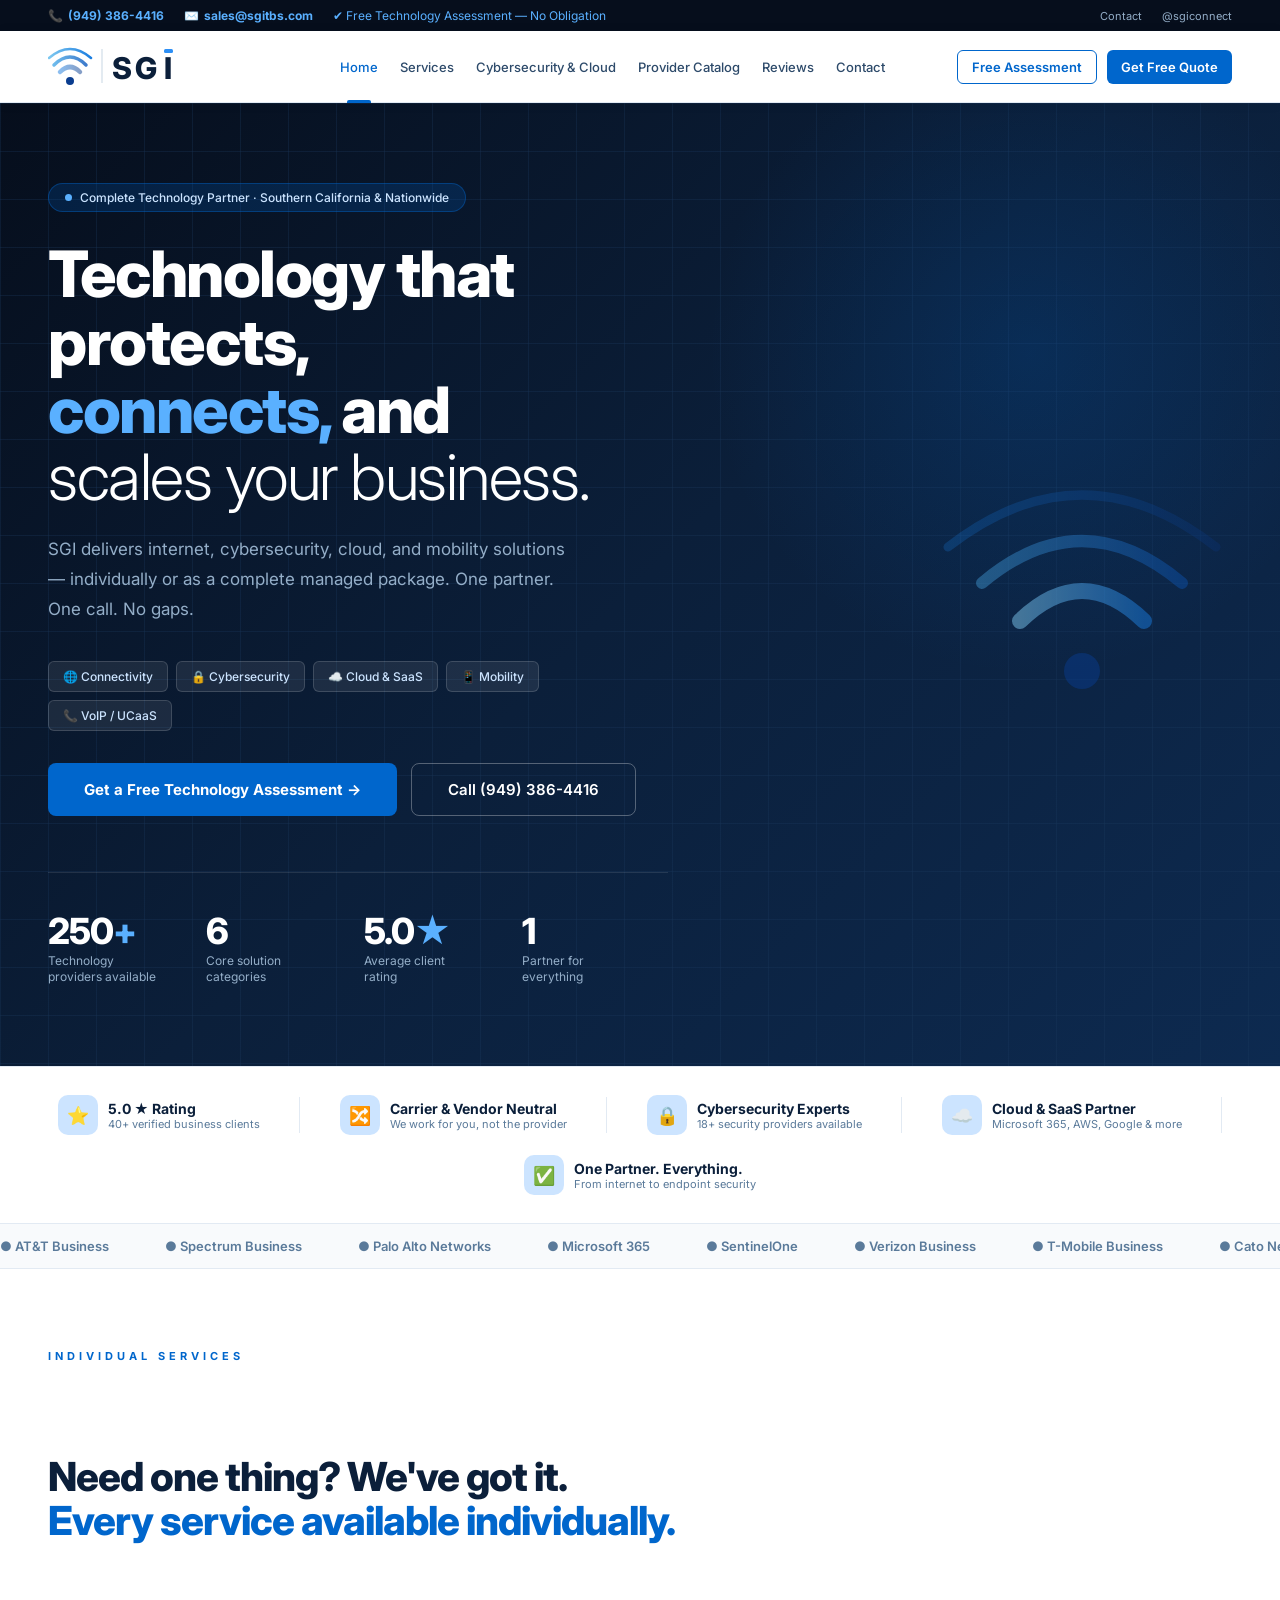
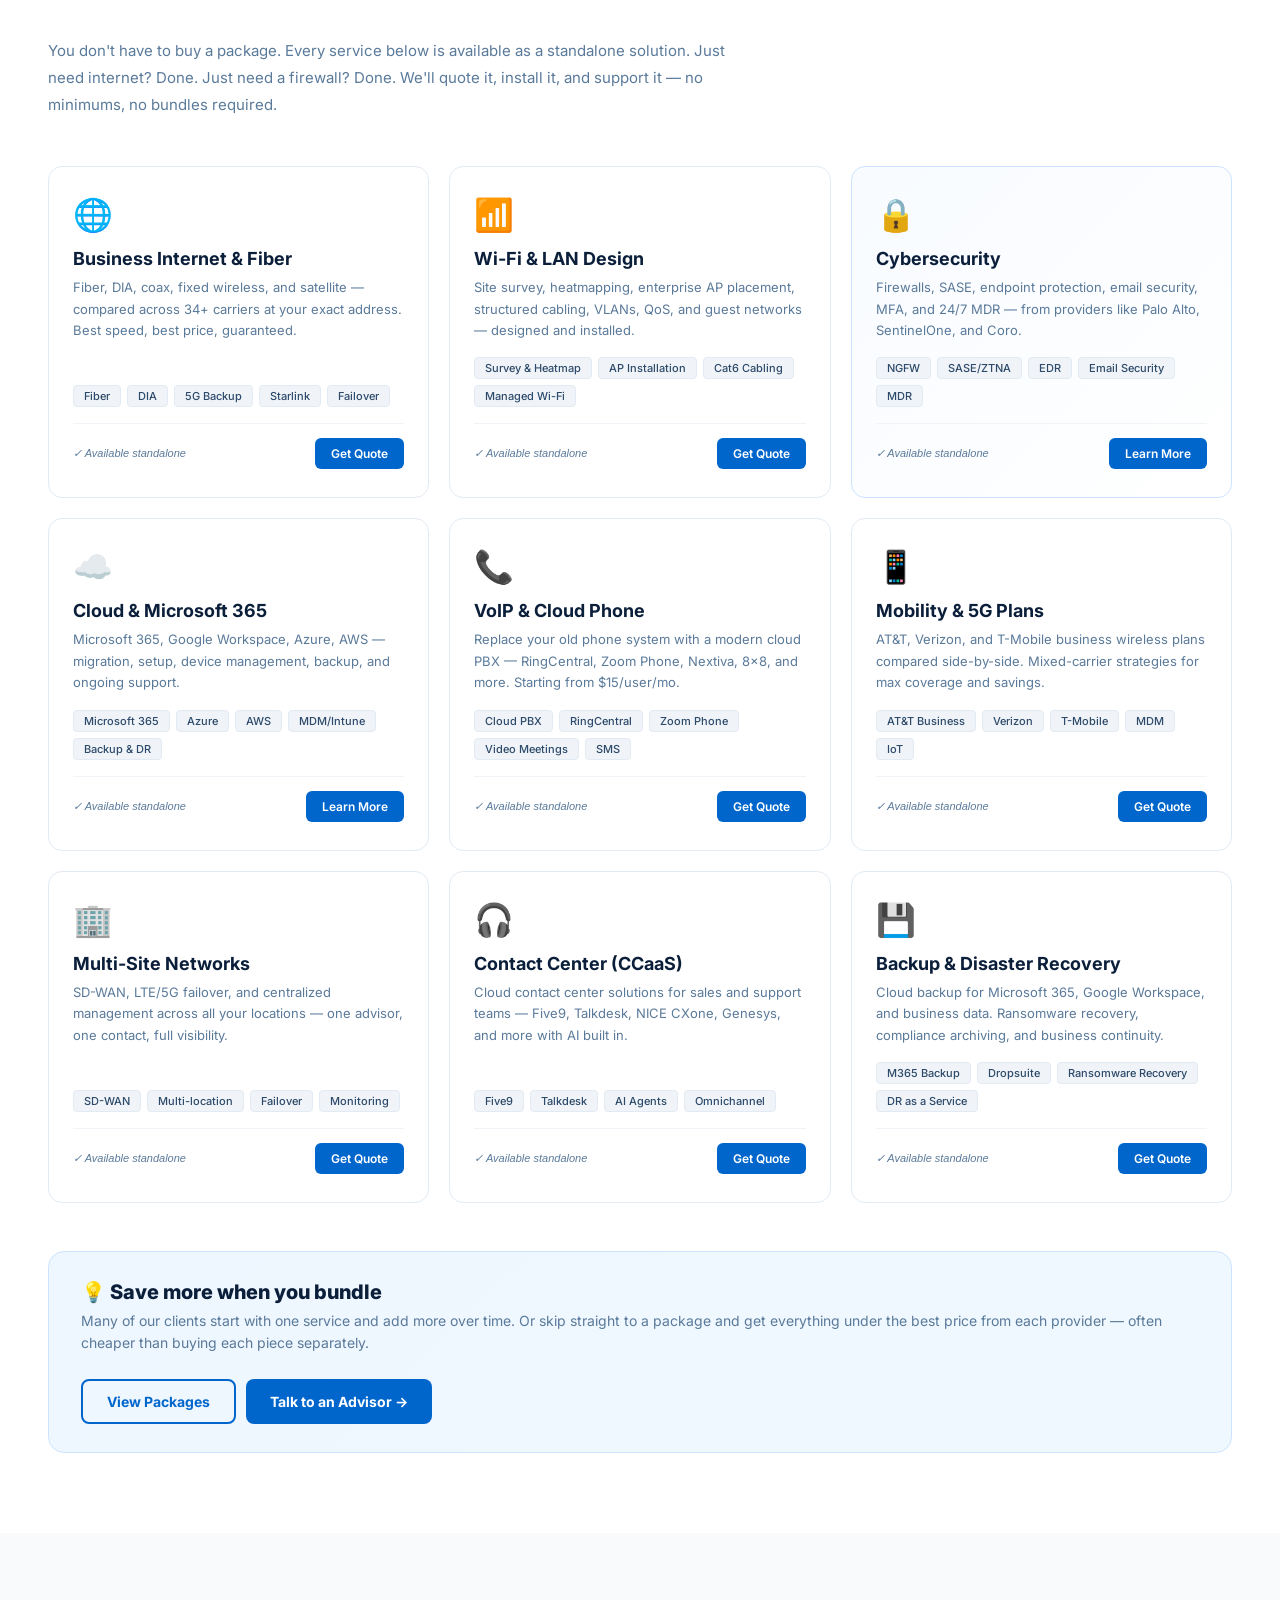
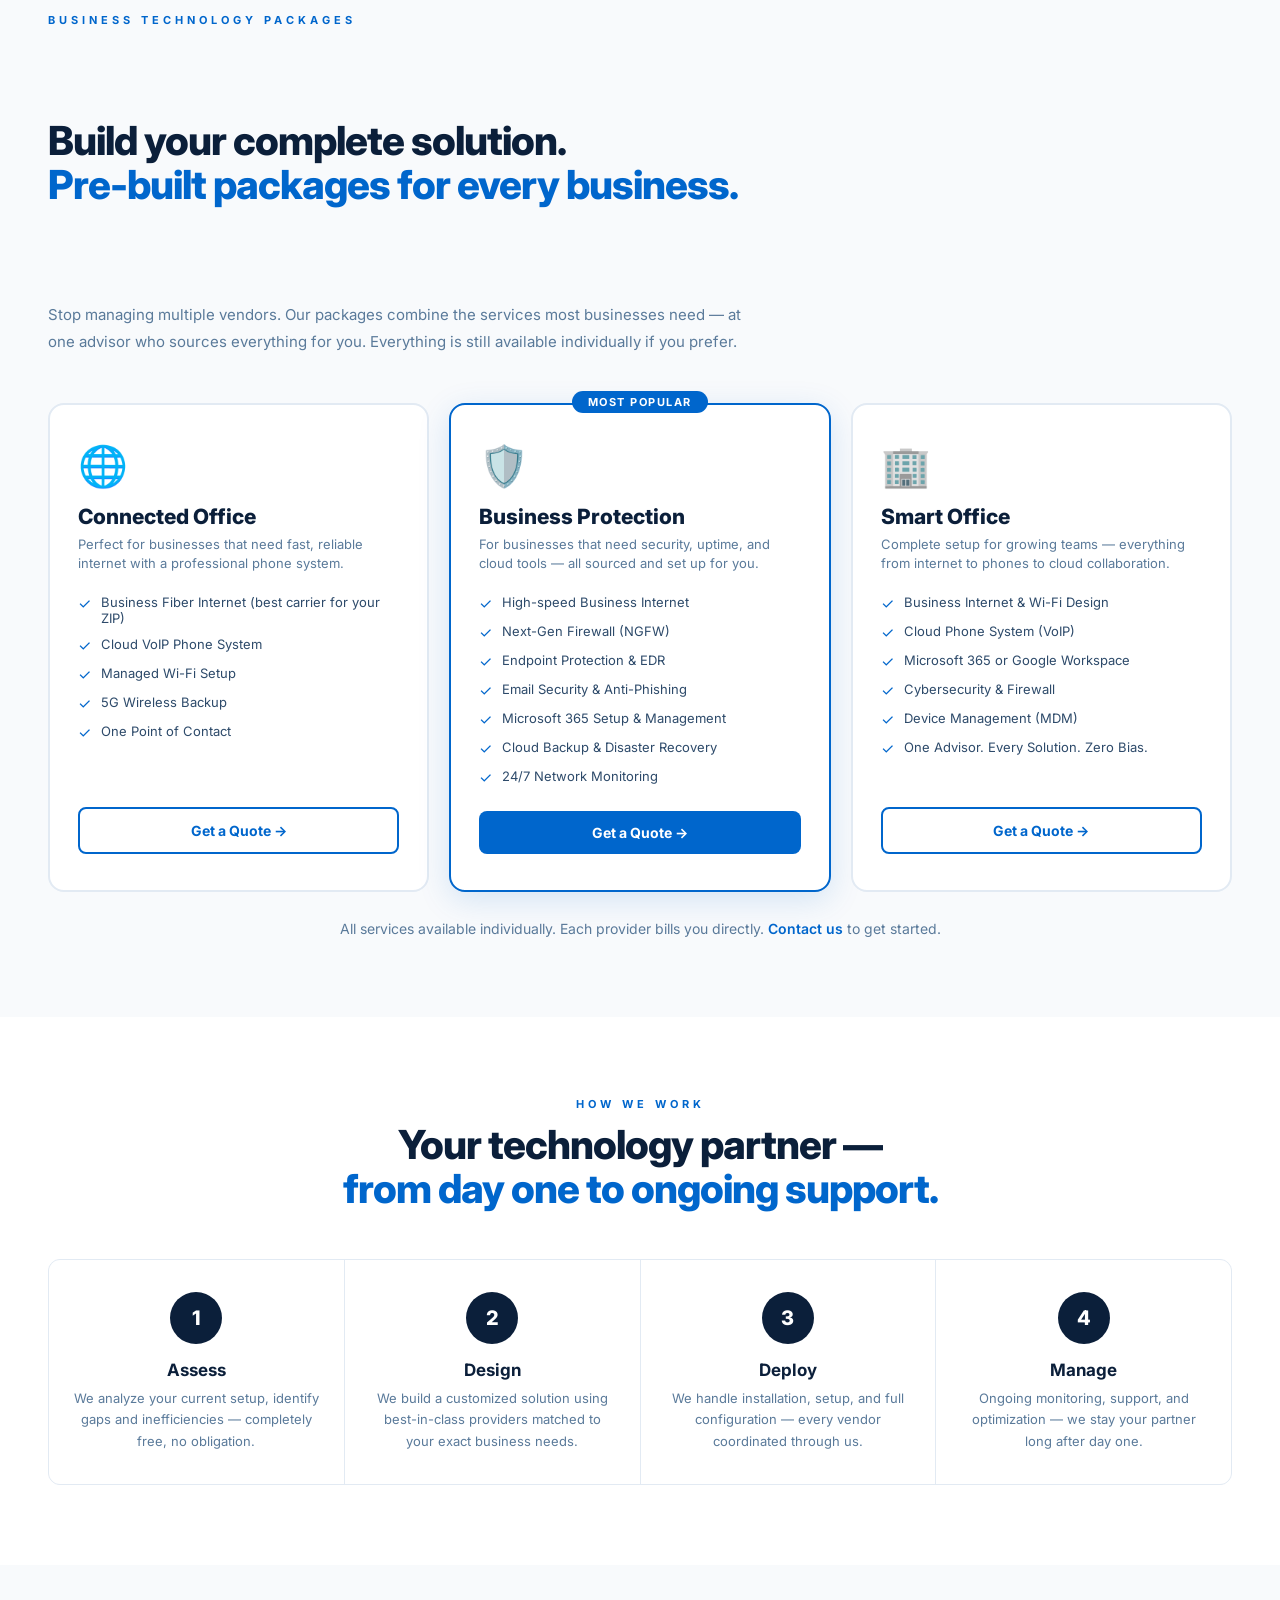
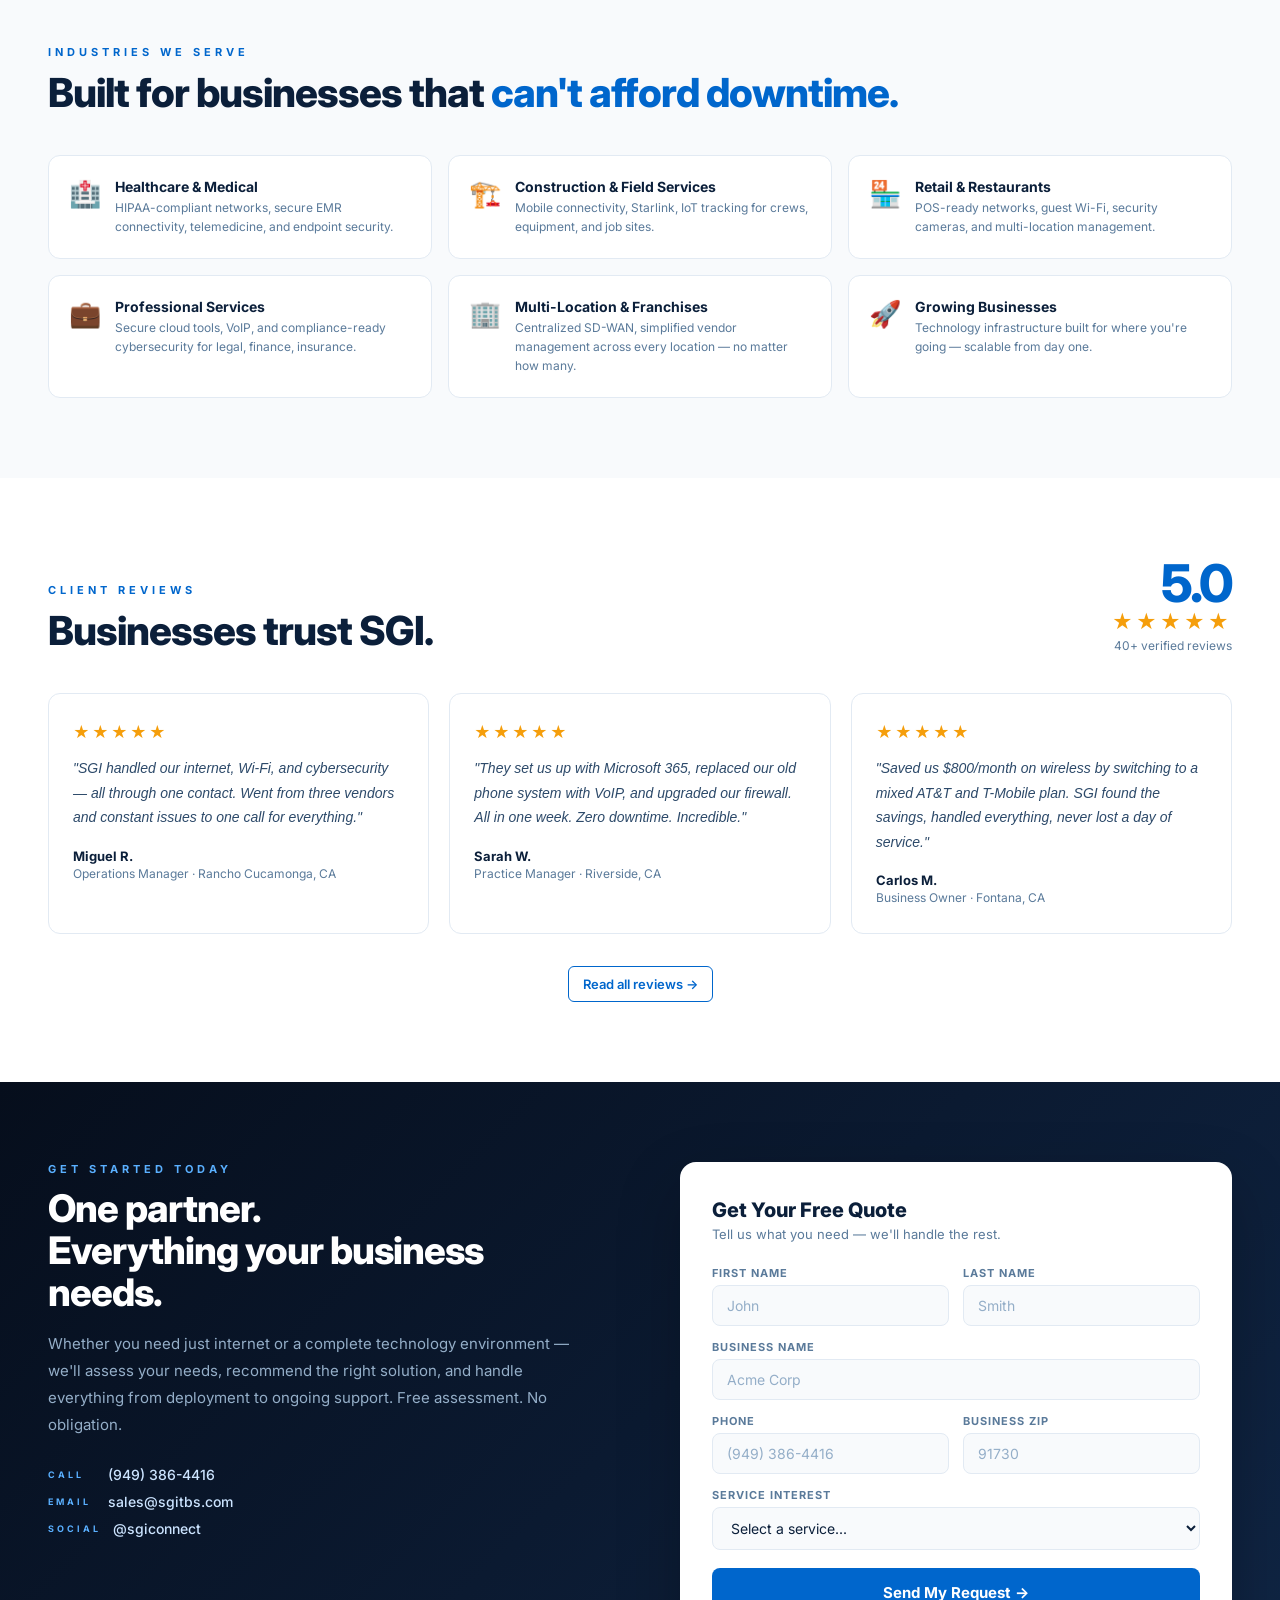
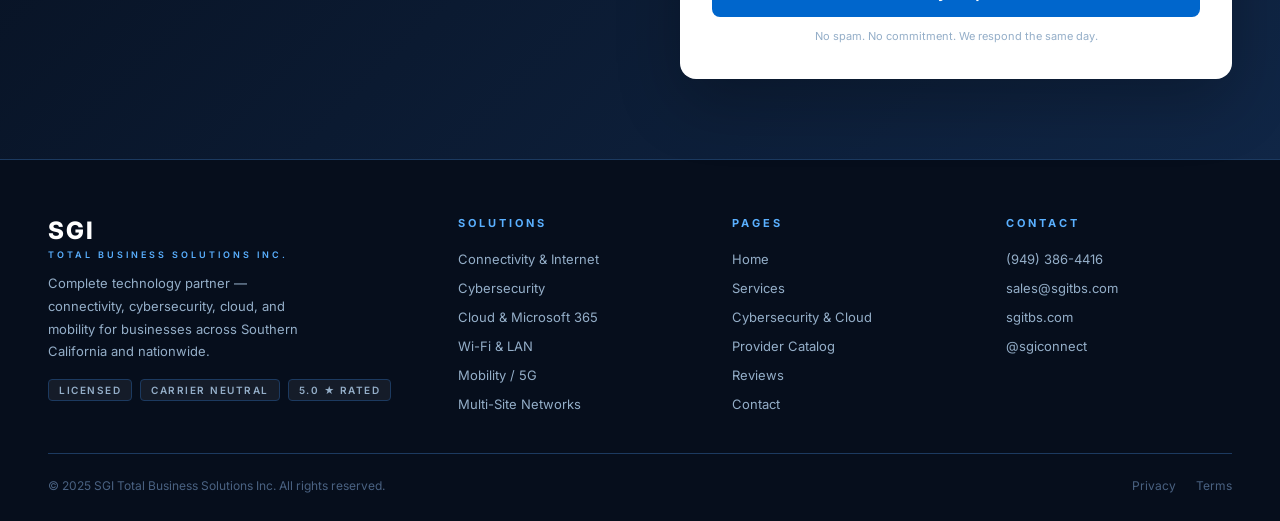
==== commit 00c42fe4: "Add files via upload" ====
--- a/index.html
+++ b/index.html
@@ -778,7 +778,7 @@
     <div class="ind-svc-card">
       <div class="isc-icon">🏢</div>
       <div class="isc-name">Multi-Site Networks</div>
-      <div class="isc-desc">SD-WAN, LTE/5G failover, and centralized management across all your locations — one bill, one contact, full visibility.</div>
+      <div class="isc-desc">SD-WAN, LTE/5G failover, and centralized management across all your locations — one advisor, one contact, full visibility.</div>
       <div class="isc-tags"><span class="isc-tag">SD-WAN</span><span class="isc-tag">Multi-location</span><span class="isc-tag">Failover</span><span class="isc-tag">Monitoring</span></div>
       <div class="isc-footer"><span class="isc-solo">✓ Available standalone</span><button class="isc-btn" onclick="window.location='contact.html'">Get Quote</button></div>
     </div>
@@ -805,7 +805,7 @@
   <div class="bundle-upsell">
     <div class="bu-left">
       <h3>💡 Save more when you bundle</h3>
-      <p>Many of our clients start with one service and add more over time. Or skip straight to a package and get everything under one monthly price — often cheaper than buying each piece separately.</p>
+      <p>Many of our clients start with one service and add more over time. Or skip straight to a package and get everything under the best price from each provider — often cheaper than buying each piece separately.</p>
     </div>
     <div class="bu-right">
       <button class="bu-btn ghost" onclick="document.getElementById('packages').scrollIntoView({behavior:'smooth'})">View Packages</button>
@@ -818,8 +818,8 @@
 <section class="cat-section alt" id="packages">
   <div class="cat-header full">
     <div class="cat-eyebrow">Business Technology Packages</div>
-    <h2 class="cat-title">Bundle &amp; save.<br/><span>Pre-built packages for every business.</span></h2>
-    <p class="cat-desc">Stop managing multiple vendors. Our packages combine the services most businesses need — at one monthly price, through one partner. Everything is still available individually if you prefer.</p>
+    <h2 class="cat-title">Build your complete solution.<br/><span>Pre-built packages for every business.</span></h2>
+    <p class="cat-desc">Stop managing multiple vendors. Our packages combine the services most businesses need — at one advisor who sources everything for you. Everything is still available individually if you prefer.</p>
   </div>
   <div class="pkg-grid">
     <div class="pkg-c">
@@ -839,7 +839,7 @@
       <div class="pkg-c-badge">Most Popular</div>
       <div class="pkg-c-icon">🛡️</div>
       <div class="pkg-c-name">Business Protection</div>
-      <div class="pkg-c-tag">For businesses that need security, uptime, and cloud tools — all managed for you.</div>
+      <div class="pkg-c-tag">For businesses that need security, uptime, and cloud tools — all sourced and set up for you.</div>
       <ul class="pkg-c-list">
         <li><span class="ck">✓</span>High-speed Business Internet</li>
         <li><span class="ck">✓</span>Next-Gen Firewall (NGFW)</li>
@@ -861,13 +861,13 @@
         <li><span class="ck">✓</span>Microsoft 365 or Google Workspace</li>
         <li><span class="ck">✓</span>Cybersecurity &amp; Firewall</li>
         <li><span class="ck">✓</span>Device Management (MDM)</li>
-        <li><span class="ck">✓</span>One Bill. One Contact. Everything.</li>
+        <li><span class="ck">✓</span>One Advisor. Every Solution. Zero Bias.</li>
       </ul>
       <button class="pkg-c-btn out" onclick="window.location='contact.html'">Get a Quote →</button>
     </div>
   </div>
   <div style="text-align:center;margin-top:28px;">
-    <p style="font-size:14px;color:var(--text-muted);">All services also available individually — <a href="contact.html" style="color:var(--blue);font-weight:600;">contact us</a> for a custom quote.</p>
+    <p style="font-size:14px;color:var(--text-muted);">All services available individually. Each provider bills you directly. <a href="contact.html" style="color:var(--blue);font-weight:600;">Contact us</a> to get started.</p>
   </div>
 </section>
 
@@ -894,7 +894,7 @@
     <div class="ind-c"><div class="ind-em">🏗️</div><div><h3>Construction &amp; Field Services</h3><p>Mobile connectivity, Starlink, IoT tracking for crews, equipment, and job sites.</p></div></div>
     <div class="ind-c"><div class="ind-em">🏪</div><div><h3>Retail &amp; Restaurants</h3><p>POS-ready networks, guest Wi-Fi, security cameras, and multi-location management.</p></div></div>
     <div class="ind-c"><div class="ind-em">💼</div><div><h3>Professional Services</h3><p>Secure cloud tools, VoIP, and compliance-ready cybersecurity for legal, finance, insurance.</p></div></div>
-    <div class="ind-c"><div class="ind-em">🏢</div><div><h3>Multi-Location &amp; Franchises</h3><p>Centralized SD-WAN, unified billing across every location — no matter how many.</p></div></div>
+    <div class="ind-c"><div class="ind-em">🏢</div><div><h3>Multi-Location &amp; Franchises</h3><p>Centralized SD-WAN, simplified vendor management across every location — no matter how many.</p></div></div>
     <div class="ind-c"><div class="ind-em">🚀</div><div><h3>Growing Businesses</h3><p>Technology infrastructure built for where you're going — scalable from day one.</p></div></div>
   </div>
 </section>
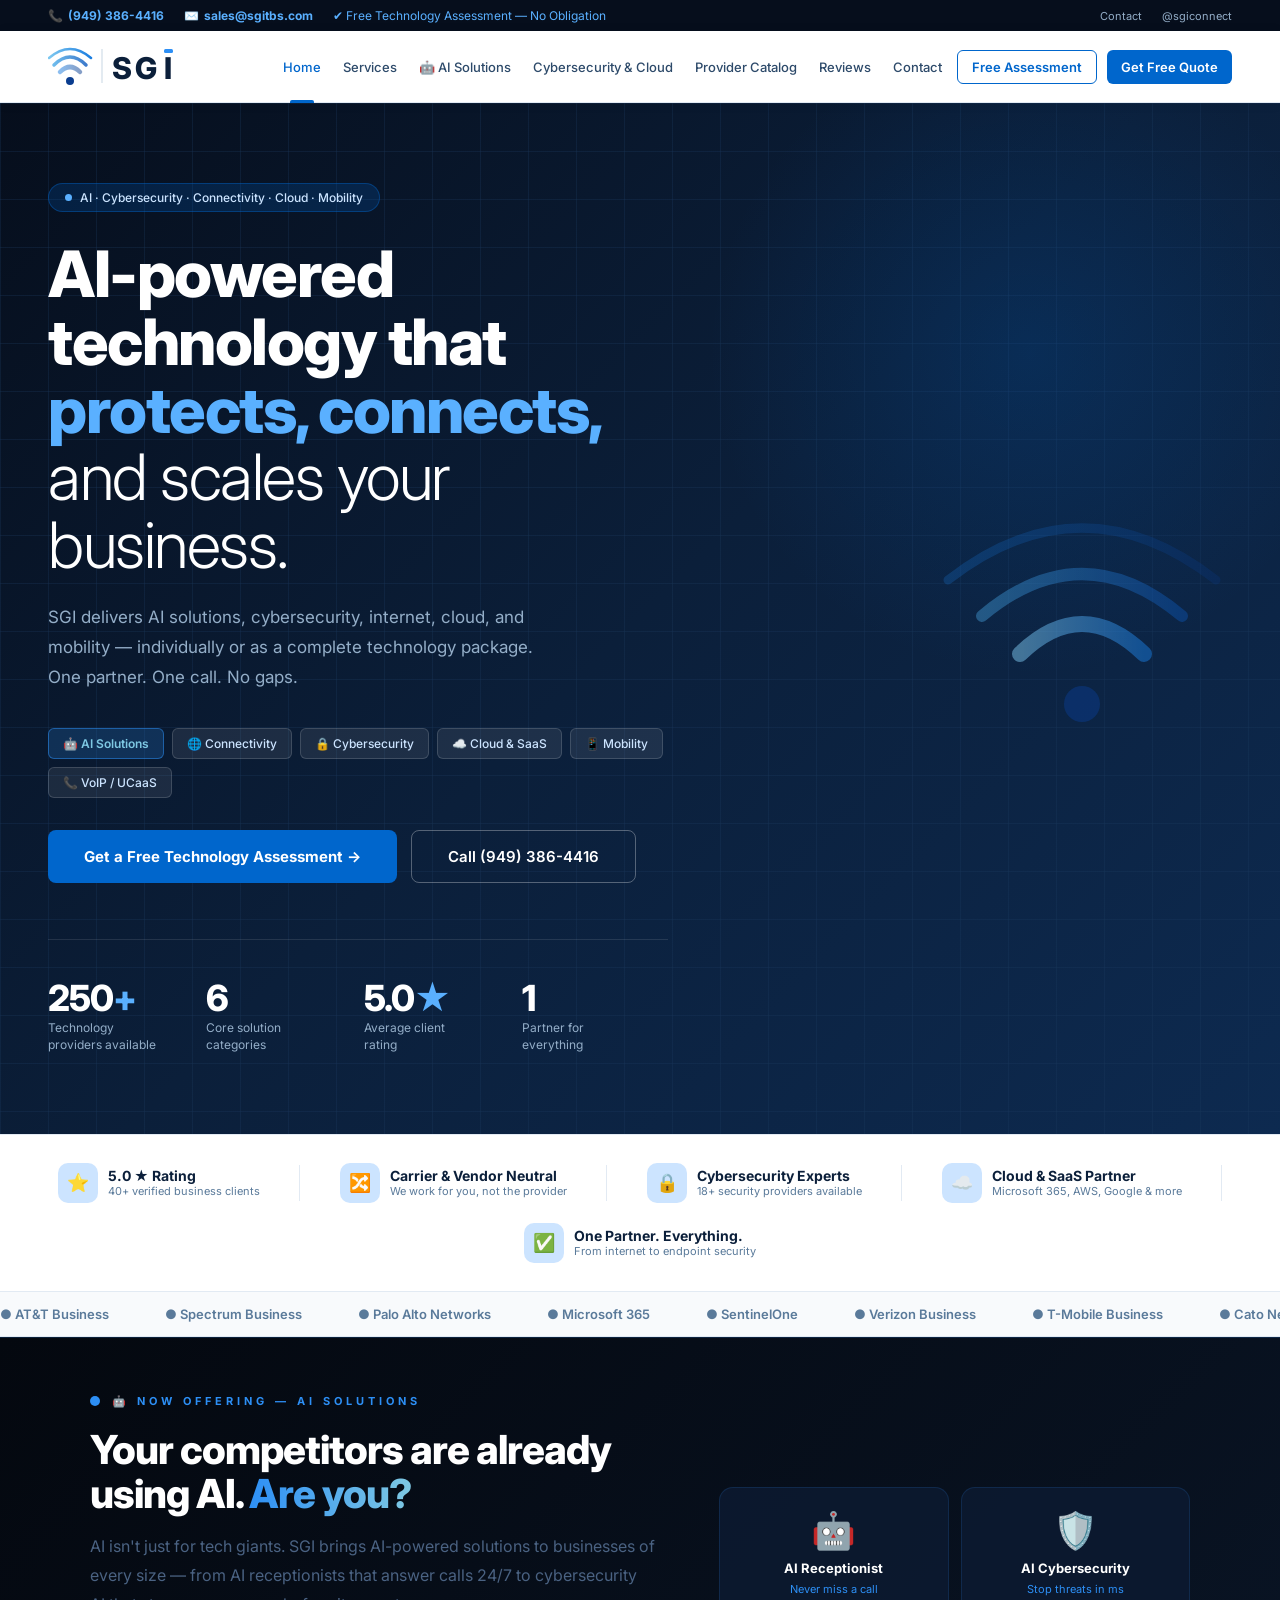
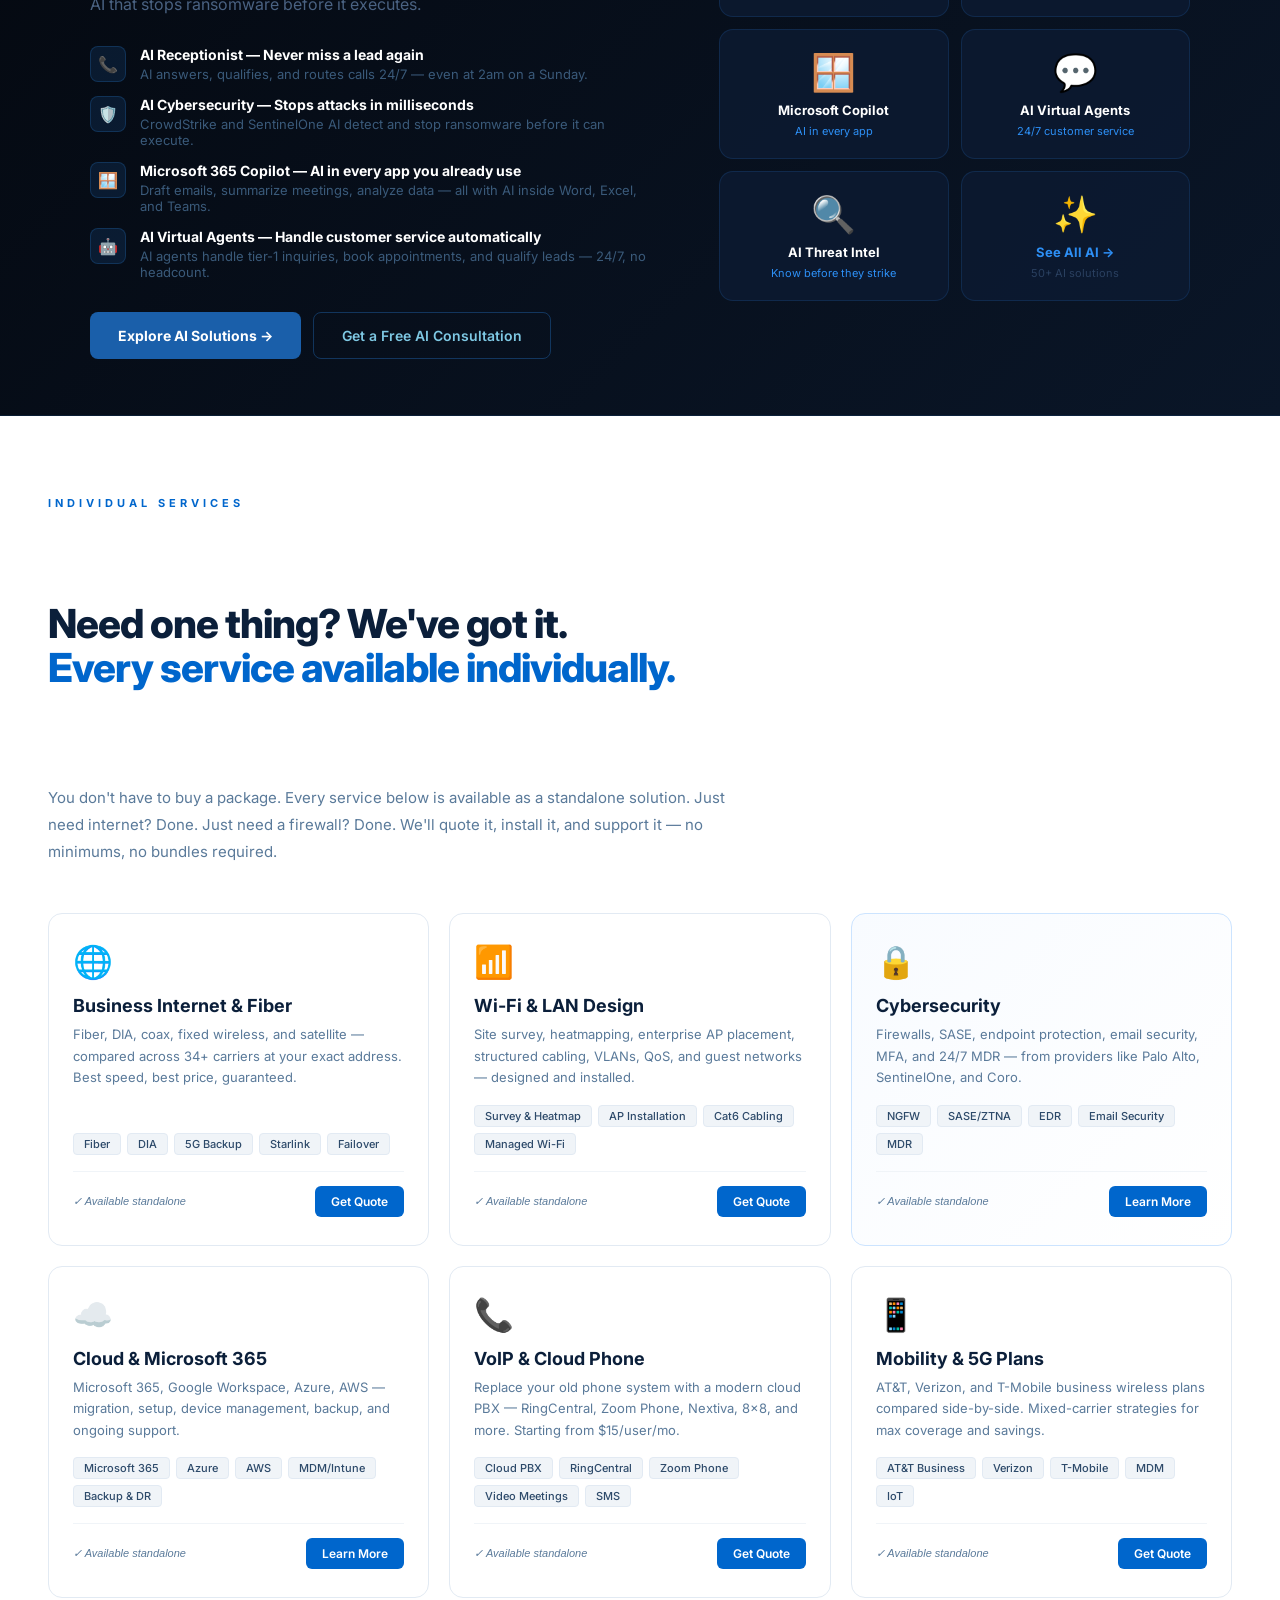
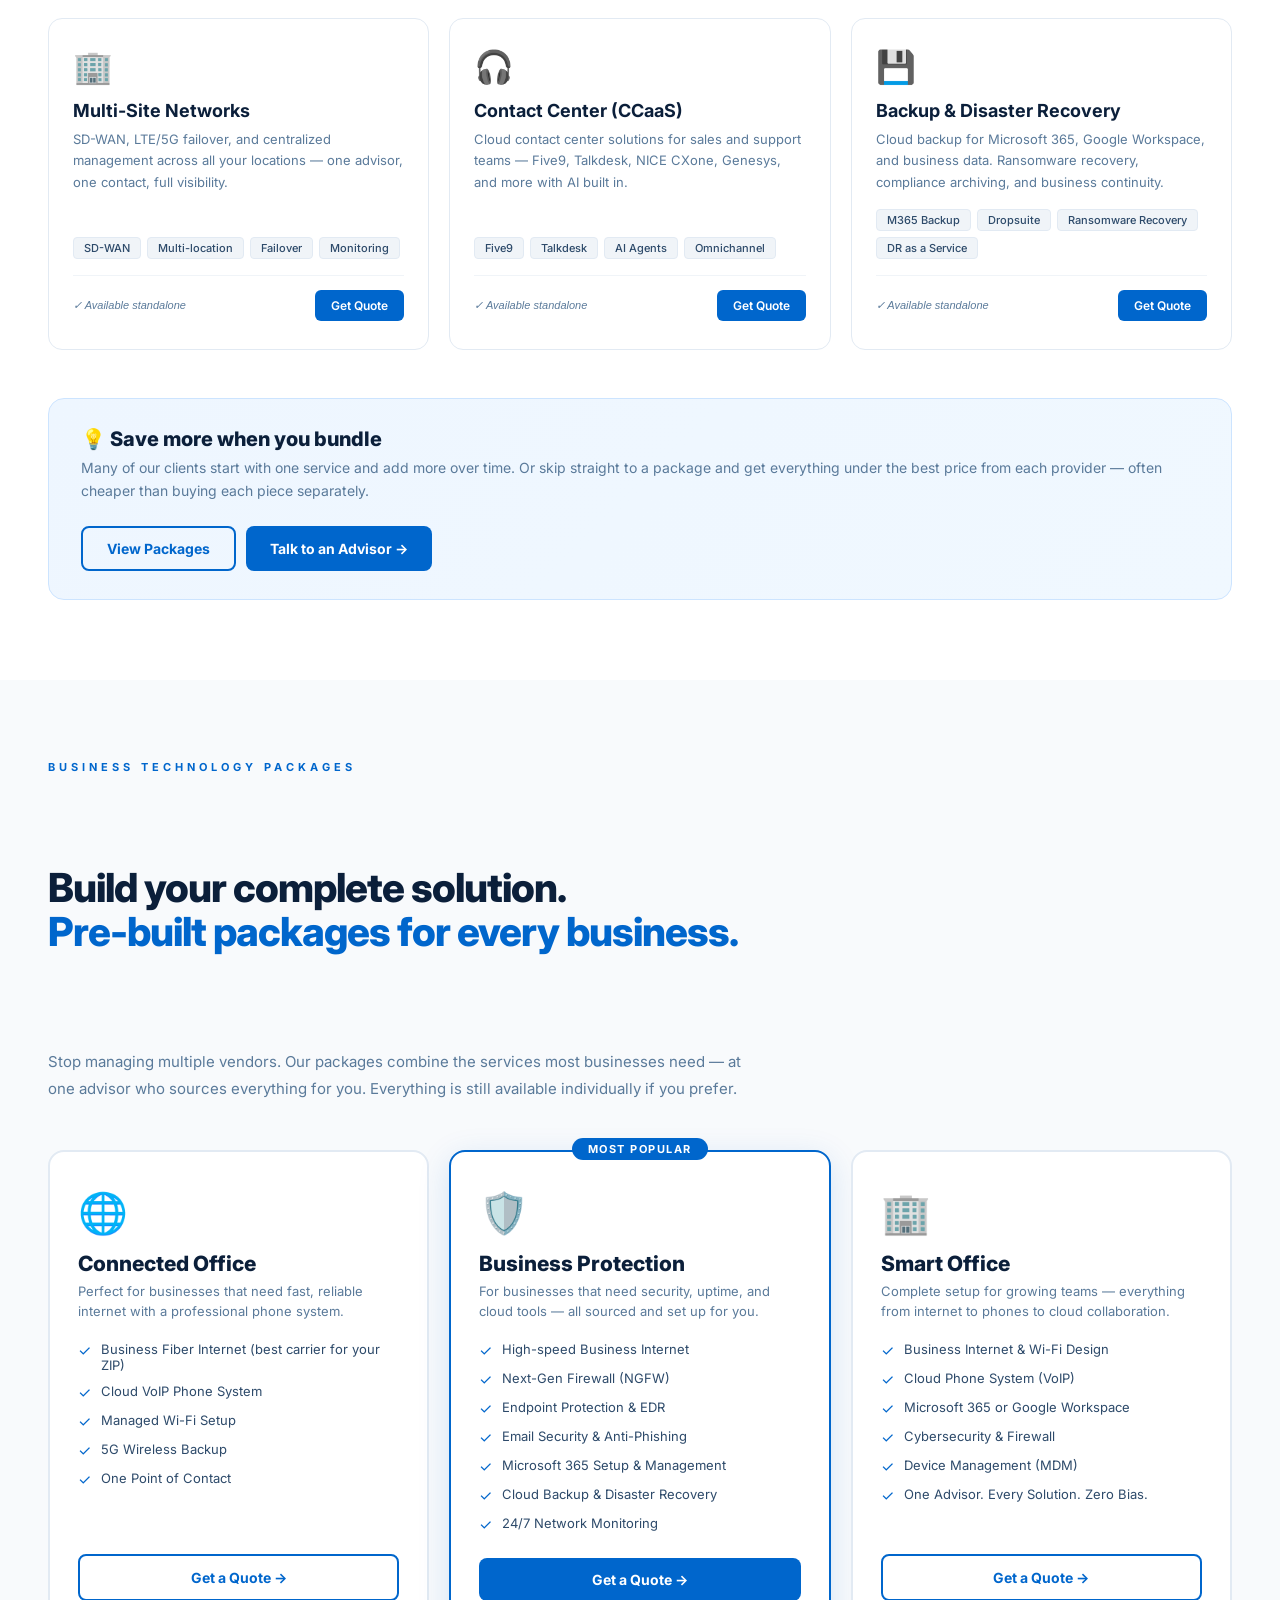
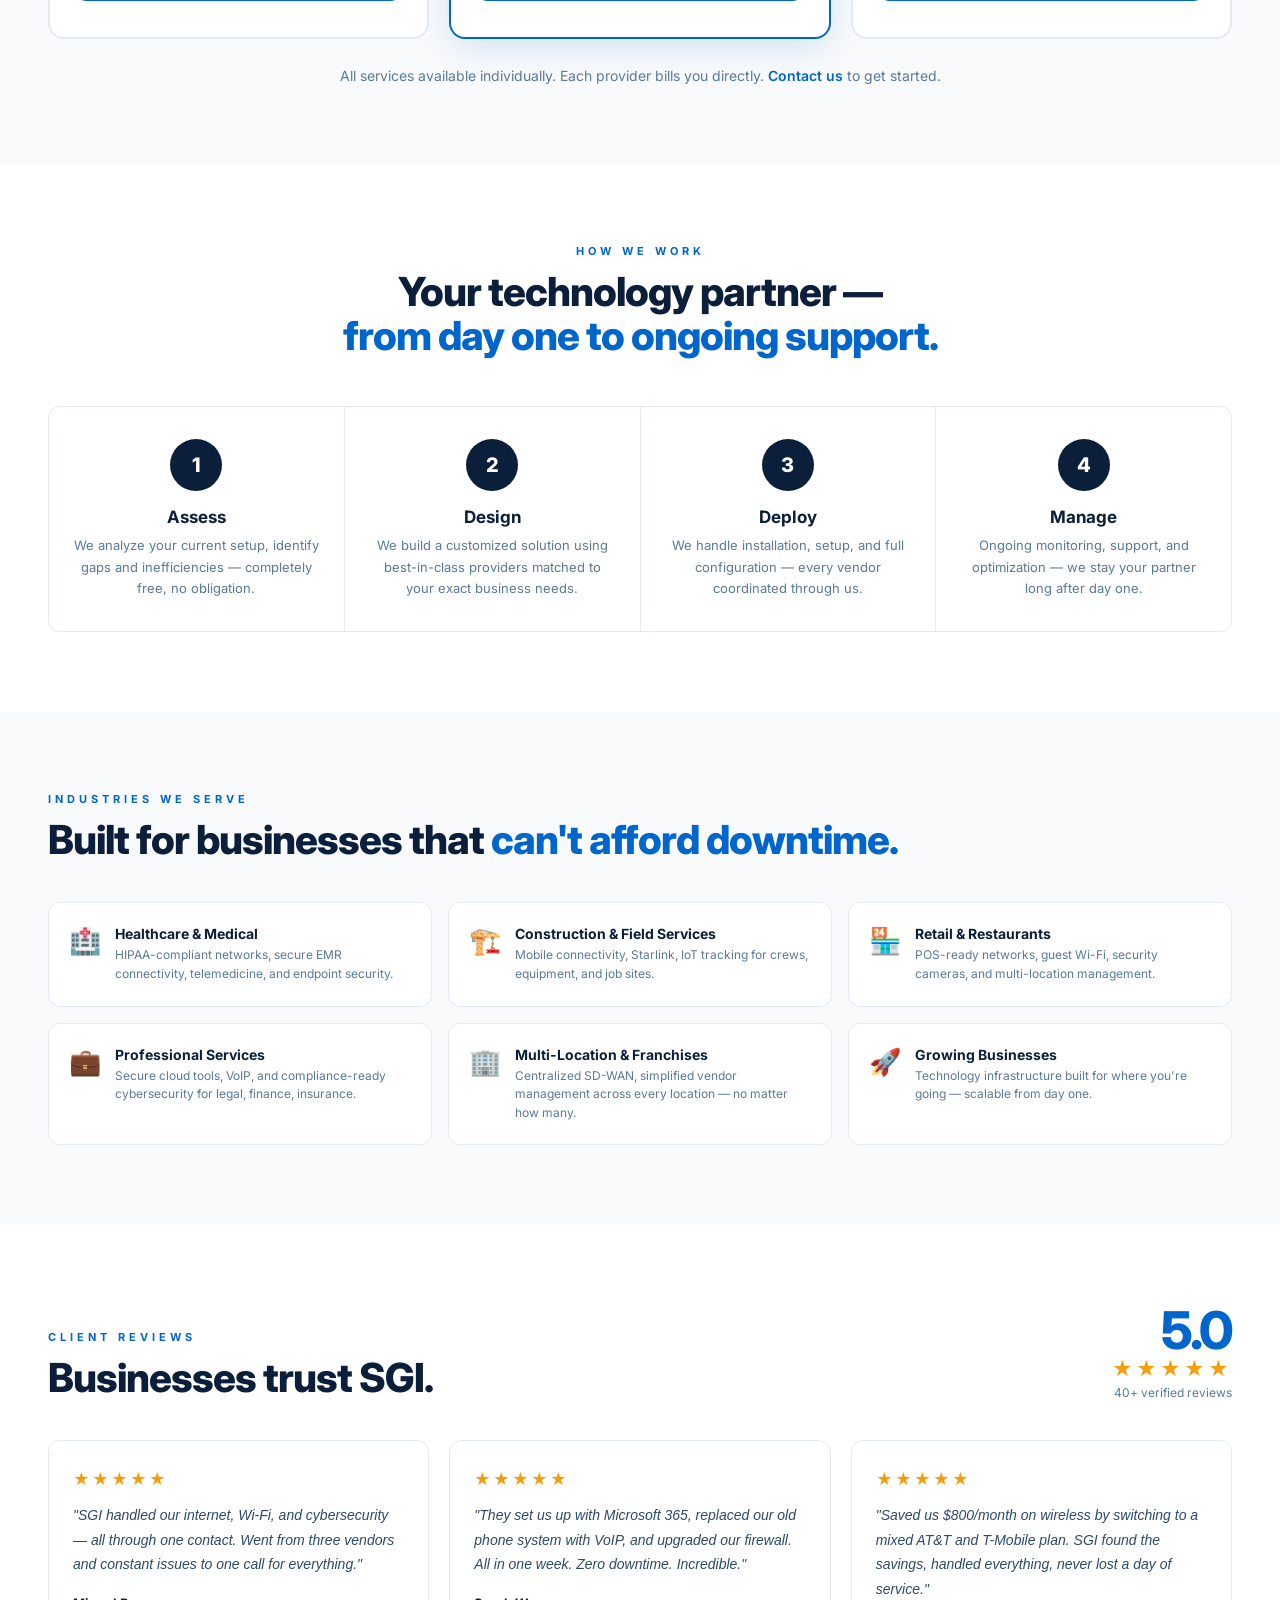
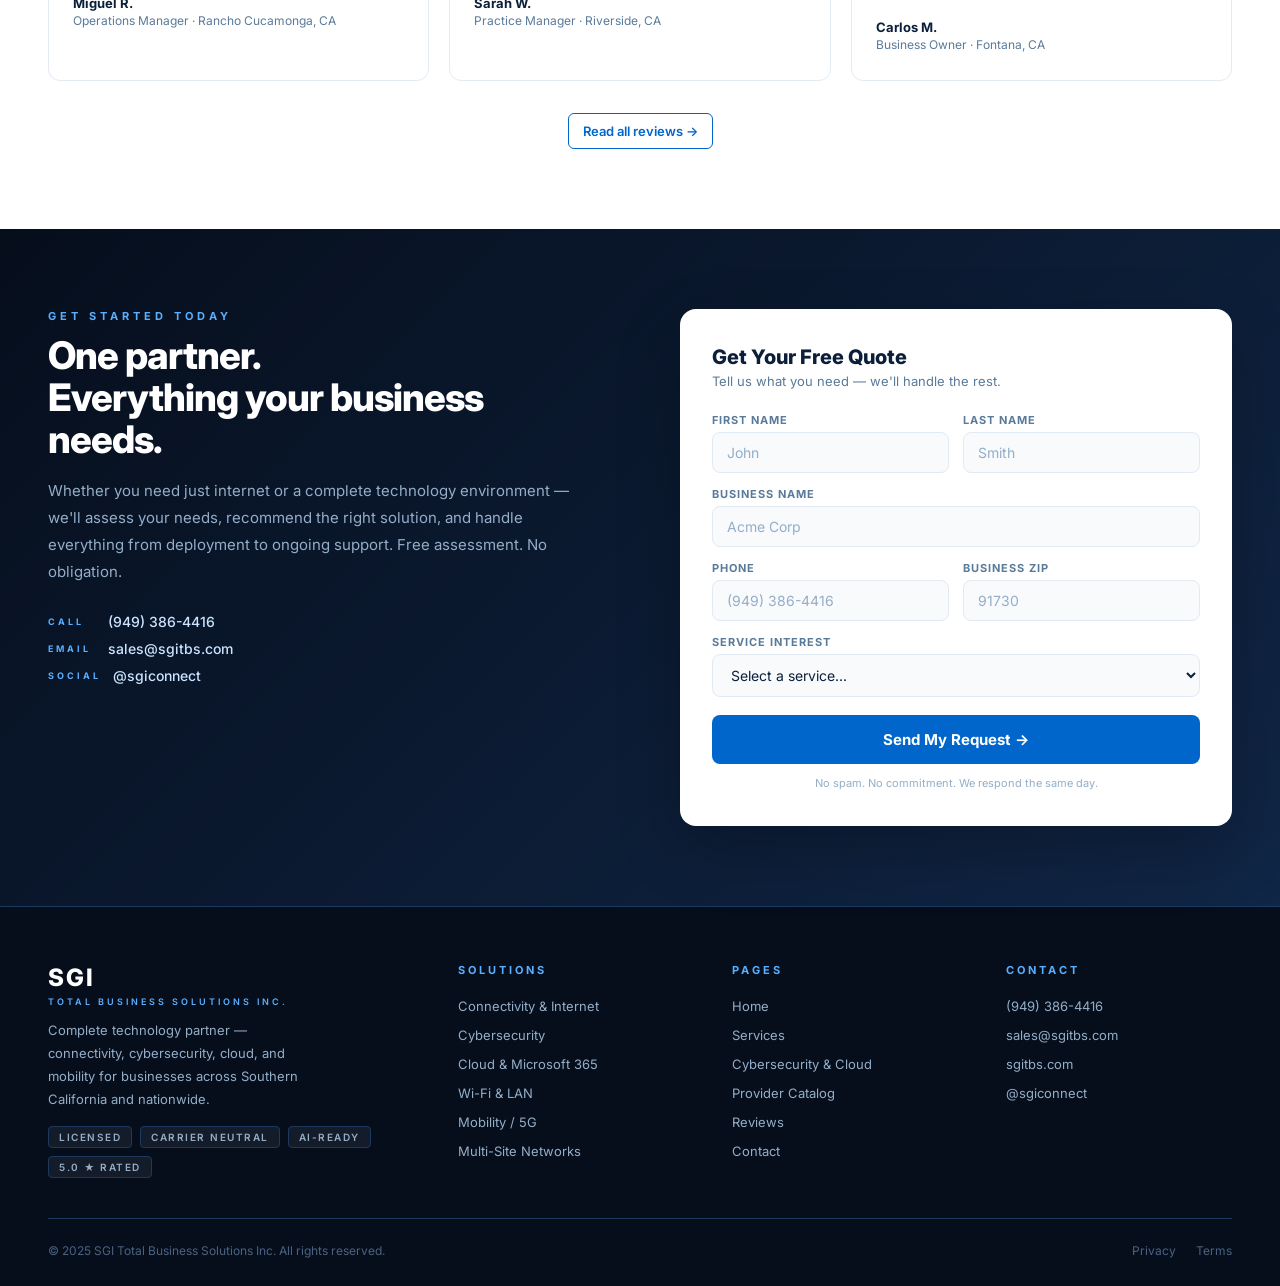
==== commit 6b58192c: "Rename Index.html to index.html" ====
--- a/index.html
+++ b/index.html
@@ -246,6 +246,8 @@
 
 /* ── RESPONSIVE ── */
 @media(max-width:960px){
+  .ai-talk-grid { grid-template-columns: 1fr !important; gap: 32px !important; }
+  
   .topbar, .nav, .section-light, .section-gray, .section-dark, .section-navy, .cta-band, .footer, .page-hero { padding-left:20px; padding-right:20px; }
   .trust-bar { padding:16px 20px; }
   .nav-links, .nav-right { display:none; }
@@ -415,6 +417,8 @@
 }
 
 @media(max-width:960px){
+  .ai-talk-grid { grid-template-columns: 1fr !important; gap: 32px !important; }
+  
   .solutions-grid,.packages-grid,.industries-grid { grid-template-columns:1fr; }
   .how-grid { grid-template-columns:repeat(2,1fr); }
   .cta-banner { grid-template-columns:1fr; gap:40px; padding:48px 20px; }
@@ -498,6 +502,8 @@
 .warn-box-text{font-size:13px;color:#7f1d1d;line-height:1.65;}
 
 @media(max-width:960px){
+  .ai-talk-grid { grid-template-columns: 1fr !important; gap: 32px !important; }
+  
   .stat-band{grid-template-columns:repeat(3,1fr);padding:24px;}
   .cat-section{padding:48px 20px;}
   .cat-header{grid-template-columns:1fr;gap:20px;}
@@ -589,6 +595,8 @@
 .warn-box-text{font-size:13px;color:#7f1d1d;line-height:1.65;}
 
 @media(max-width:960px){
+  .ai-talk-grid { grid-template-columns: 1fr !important; gap: 32px !important; }
+  
   .stat-band{grid-template-columns:repeat(3,1fr);padding:24px;}
   .cat-section{padding:48px 20px;}
   .cat-header{grid-template-columns:1fr;gap:20px;}
@@ -616,25 +624,11 @@
   </div>
 </div>
 <nav class="nav">
-  <a href="index.html"><div class="nav-logo-wrap"><svg width="220" height="44" viewBox="0 0 220 44" fill="none">
-      <defs>
-        <linearGradient id="wg1idx" x1="0" y1="0" x2="1" y2="0"><stop offset="0%" stop-color="#7ec8f0"/><stop offset="100%" stop-color="#1a7de0"/></linearGradient>
-        <linearGradient id="wg2idx" x1="0" y1="0" x2="1" y2="0"><stop offset="0%" stop-color="#4aaae8" stop-opacity="0.8"/><stop offset="100%" stop-color="#0d5abf" stop-opacity="0.8"/></linearGradient>
-        <linearGradient id="wg3idx" x1="0" y1="0" x2="1" y2="0"><stop offset="0%" stop-color="#1a7de0" stop-opacity="0.5"/><stop offset="100%" stop-color="#0a3d8f" stop-opacity="0.5"/></linearGradient>
-      </defs>
-      <circle cx="22" cy="36" r="4" fill="#0a3d8f"/>
-      <path d="M12 27 Q22 17 32 27" stroke="url(#wg3idx)" stroke-width="4.5" fill="none" stroke-linecap="round"/>
-      <path d="M6 20 Q22 4 38 20" stroke="url(#wg2idx)" stroke-width="3.5" fill="none" stroke-linecap="round"/>
-      <path d="M1 13 Q22 -5 43 13" stroke="url(#wg1idx)" stroke-width="2.5" fill="none" stroke-linecap="round"/>
-      <line x1="54" y1="4" x2="54" y2="38" stroke="#d0dde8" stroke-width="1.2"/>
-      <text x="64" y="34" font-family="Inter,sans-serif" font-size="30" font-weight="800" fill="#0b1f3a" letter-spacing="-0.5">S</text>
-      <text x="87" y="34" font-family="Inter,sans-serif" font-size="30" font-weight="800" fill="#0b1f3a" letter-spacing="-0.5">G</text>
-      <text x="116" y="34" font-family="Inter,sans-serif" font-size="30" font-weight="800" fill="#0b1f3a">I</text>
-      <rect x="116" y="4" width="9" height="4" rx="1.5" fill="#2d8ff5"/>
-    </svg></div></a>
+  <a href="index.html"><div class="nav-logo-wrap"><svg width="220" height="44" viewBox="0 0 220 44" fill="none"><defs><linearGradient id="wgAI1" x1="0" y1="0" x2="1" y2="0"><stop offset="0%" stop-color="#7ec8f0"/><stop offset="100%" stop-color="#1a7de0"/></linearGradient><linearGradient id="wgAI2" x1="0" y1="0" x2="1" y2="0"><stop offset="0%" stop-color="#4aaae8" stop-opacity="0.8"/><stop offset="100%" stop-color="#0d5abf" stop-opacity="0.8"/></linearGradient><linearGradient id="wgAI3" x1="0" y1="0" x2="1" y2="0"><stop offset="0%" stop-color="#1a7de0" stop-opacity="0.5"/><stop offset="100%" stop-color="#0a3d8f" stop-opacity="0.5"/></linearGradient></defs><circle cx="22" cy="36" r="4" fill="#0a3d8f"/><path d="M12 27 Q22 17 32 27" stroke="url(#wgAI3)" stroke-width="4.5" fill="none" stroke-linecap="round"/><path d="M6 20 Q22 4 38 20" stroke="url(#wgAI2)" stroke-width="3.5" fill="none" stroke-linecap="round"/><path d="M1 13 Q22 -5 43 13" stroke="url(#wgAI1)" stroke-width="2.5" fill="none" stroke-linecap="round"/><line x1="54" y1="4" x2="54" y2="38" stroke="#d0dde8" stroke-width="1.2"/><text x="64" y="34" font-family="Inter,sans-serif" font-size="30" font-weight="800" fill="#0b1f3a" letter-spacing="-0.5">S</text><text x="87" y="34" font-family="Inter,sans-serif" font-size="30" font-weight="800" fill="#0b1f3a" letter-spacing="-0.5">G</text><text x="116" y="34" font-family="Inter,sans-serif" font-size="30" font-weight="800" fill="#0b1f3a">I</text><rect x="116" y="4" width="9" height="4" rx="1.5" fill="#2d8ff5"/></svg></div></a>
   <ul class="nav-links">
     <li><a href="index.html" class="active">Home</a></li>
     <li><a href="services.html">Services</a></li>
+    <li><a href="ai.html" class="ai-nav">🤖 AI Solutions</a></li>
     <li><a href="cybersecurity.html">Cybersecurity &amp; Cloud</a></li>
     <li><a href="providers.html">Provider Catalog</a></li>
     <li><a href="reviews.html">Reviews</a></li>
@@ -649,6 +643,7 @@
 <div class="mobile-menu" id="mobileMenu">
   <a href="index.html">Home</a>
   <a href="services.html">Services</a>
+  <a href="ai.html" style="color:#2d8ff5;font-weight:700;">🤖 AI Solutions</a>
   <a href="cybersecurity.html">Cybersecurity &amp; Cloud</a>
   <a href="providers.html">Provider Catalog</a>
   <a href="reviews.html">Reviews</a>
@@ -661,10 +656,11 @@
   <div class="hero-bg"></div>
   <div class="hero-glow"></div>
   <div class="hero-content">
-    <div class="hero-badge"><div class="badge-dot"></div><span>Complete Technology Partner · Southern California &amp; Nationwide</span></div>
-    <h1>Technology that protects,<br/><span class="blue">connects,</span> and<br/><span class="thin">scales your business.</span></h1>
-    <p class="hero-sub">SGI delivers internet, cybersecurity, cloud, and mobility solutions — individually or as a complete managed package. One partner. One call. No gaps.</p>
+    <div class="hero-badge"><div class="badge-dot"></div><span>AI · Cybersecurity · Connectivity · Cloud · Mobility</span></div>
+    <h1>AI-powered technology that<br/><span class="blue">protects, connects,</span><br/><span class="thin">and scales your business.</span></h1>
+    <p class="hero-sub">SGI delivers AI solutions, cybersecurity, internet, cloud, and mobility — individually or as a complete technology package. One partner. One call. No gaps.</p>
     <div class="pill-row">
+      <div class="pill" style="background:rgba(45,143,245,0.2);border-color:rgba(45,143,245,0.5);color:#7ec8e3;font-weight:600;">🤖 AI Solutions</div>
       <div class="pill">🌐 Connectivity</div>
       <div class="pill">🔒 Cybersecurity</div>
       <div class="pill">☁️ Cloud &amp; SaaS</div>
@@ -717,6 +713,78 @@
     <span class="ticker-chip">● AT&amp;T Business</span><span class="ticker-chip">● Spectrum Business</span><span class="ticker-chip">● Palo Alto Networks</span><span class="ticker-chip">● Microsoft 365</span><span class="ticker-chip">● SentinelOne</span><span class="ticker-chip">● Verizon Business</span><span class="ticker-chip">● T-Mobile Business</span><span class="ticker-chip">● Cato Networks SASE</span><span class="ticker-chip">● RingCentral</span><span class="ticker-chip">● AWS Cloud</span><span class="ticker-chip">● Coro Cybersecurity</span><span class="ticker-chip">● Zoom Phone</span><span class="ticker-chip">● Starlink</span><span class="ticker-chip">● Cox Business</span><span class="ticker-chip">● Proofpoint</span><span class="ticker-chip">● Google Workspace</span>
   </div>
 </div>
+
+
+<!-- AI TALK TRACK BAND -->
+<div style="background:linear-gradient(135deg,#04080f 0%,#0a1628 100%);border-top:1px solid rgba(45,143,245,0.15);border-bottom:1px solid rgba(45,143,245,0.15);padding:56px 48px;">
+  <div style="max-width:1100px;margin:0 auto;">
+    <div style="display:flex;align-items:center;gap:12px;margin-bottom:20px;">
+      <div style="width:10px;height:10px;border-radius:50%;background:#2d8ff5;animation:pulse 1.5s infinite;box-shadow:0 0 0 0 rgba(45,143,245,0.4);"></div>
+      <span style="font-size:11px;font-weight:700;letter-spacing:4px;text-transform:uppercase;color:#2d8ff5;">🤖 Now Offering — AI Solutions</span>
+    </div>
+    <div style="display:grid;grid-template-columns:1.2fr 1fr;gap:64px;align-items:center;">
+      <div>
+        <h2 style="font-size:40px;font-weight:800;color:white;line-height:1.1;letter-spacing:-1px;margin-bottom:16px;">Your competitors are already<br/>using AI. <span style="background:linear-gradient(90deg,#2d8ff5,#7ec8e3);-webkit-background-clip:text;-webkit-text-fill-color:transparent;background-clip:text;">Are you?</span></h2>
+        <p style="font-size:16px;color:#4a6282;line-height:1.8;margin-bottom:28px;">AI isn't just for tech giants. SGI brings AI-powered solutions to businesses of every size — from AI receptionists that answer calls 24/7 to cybersecurity AI that stops ransomware before it executes.</p>
+        <div style="display:flex;flex-direction:column;gap:14px;margin-bottom:32px;">
+          <div style="display:flex;align-items:flex-start;gap:14px;">
+            <div style="width:36px;height:36px;border-radius:8px;background:rgba(45,143,245,0.12);border:1px solid rgba(45,143,245,0.2);display:flex;align-items:center;justify-content:center;font-size:16px;flex-shrink:0;">📞</div>
+            <div><div style="font-size:14px;font-weight:700;color:white;margin-bottom:3px;">AI Receptionist — Never miss a lead again</div><div style="font-size:13px;color:#3a5a7a;">AI answers, qualifies, and routes calls 24/7 — even at 2am on a Sunday.</div></div>
+          </div>
+          <div style="display:flex;align-items:flex-start;gap:14px;">
+            <div style="width:36px;height:36px;border-radius:8px;background:rgba(45,143,245,0.12);border:1px solid rgba(45,143,245,0.2);display:flex;align-items:center;justify-content:center;font-size:16px;flex-shrink:0;">🛡️</div>
+            <div><div style="font-size:14px;font-weight:700;color:white;margin-bottom:3px;">AI Cybersecurity — Stops attacks in milliseconds</div><div style="font-size:13px;color:#3a5a7a;">CrowdStrike and SentinelOne AI detect and stop ransomware before it can execute.</div></div>
+          </div>
+          <div style="display:flex;align-items:flex-start;gap:14px;">
+            <div style="width:36px;height:36px;border-radius:8px;background:rgba(45,143,245,0.12);border:1px solid rgba(45,143,245,0.2);display:flex;align-items:center;justify-content:center;font-size:16px;flex-shrink:0;">🪟</div>
+            <div><div style="font-size:14px;font-weight:700;color:white;margin-bottom:3px;">Microsoft 365 Copilot — AI in every app you already use</div><div style="font-size:13px;color:#3a5a7a;">Draft emails, summarize meetings, analyze data — all with AI inside Word, Excel, and Teams.</div></div>
+          </div>
+          <div style="display:flex;align-items:flex-start;gap:14px;">
+            <div style="width:36px;height:36px;border-radius:8px;background:rgba(45,143,245,0.12);border:1px solid rgba(45,143,245,0.2);display:flex;align-items:center;justify-content:center;font-size:16px;flex-shrink:0;">🤖</div>
+            <div><div style="font-size:14px;font-weight:700;color:white;margin-bottom:3px;">AI Virtual Agents — Handle customer service automatically</div><div style="font-size:13px;color:#3a5a7a;">AI agents handle tier-1 inquiries, book appointments, and qualify leads — 24/7, no headcount.</div></div>
+          </div>
+        </div>
+        <div style="display:flex;gap:12px;flex-wrap:wrap;">
+          <button onclick="window.location='ai.html'" style="background:#1a5faa;color:white;border:none;border-radius:8px;padding:14px 28px;font-family:Inter,sans-serif;font-size:14px;font-weight:700;cursor:pointer;transition:all .2s;">Explore AI Solutions →</button>
+          <button onclick="window.location='contact.html'" style="background:transparent;color:#7ec8e3;border:1.5px solid rgba(45,143,245,0.3);border-radius:8px;padding:14px 28px;font-family:Inter,sans-serif;font-size:14px;font-weight:600;cursor:pointer;">Get a Free AI Consultation</button>
+        </div>
+      </div>
+      <div style="display:grid;grid-template-columns:1fr 1fr;gap:12px;">
+        <div style="background:rgba(13,27,50,0.8);border:1px solid rgba(45,143,245,0.15);border-radius:14px;padding:20px 18px;text-align:center;">
+          <div style="font-size:36px;margin-bottom:8px;">🤖</div>
+          <div style="font-size:13px;font-weight:700;color:white;margin-bottom:6px;">AI Receptionist</div>
+          <div style="font-size:11px;color:#2d8ff5;">Never miss a call</div>
+        </div>
+        <div style="background:rgba(13,27,50,0.8);border:1px solid rgba(45,143,245,0.15);border-radius:14px;padding:20px 18px;text-align:center;">
+          <div style="font-size:36px;margin-bottom:8px;">🛡️</div>
+          <div style="font-size:13px;font-weight:700;color:white;margin-bottom:6px;">AI Cybersecurity</div>
+          <div style="font-size:11px;color:#2d8ff5;">Stop threats in ms</div>
+        </div>
+        <div style="background:rgba(13,27,50,0.8);border:1px solid rgba(45,143,245,0.15);border-radius:14px;padding:20px 18px;text-align:center;">
+          <div style="font-size:36px;margin-bottom:8px;">🪟</div>
+          <div style="font-size:13px;font-weight:700;color:white;margin-bottom:6px;">Microsoft Copilot</div>
+          <div style="font-size:11px;color:#2d8ff5;">AI in every app</div>
+        </div>
+        <div style="background:rgba(13,27,50,0.8);border:1px solid rgba(45,143,245,0.15);border-radius:14px;padding:20px 18px;text-align:center;">
+          <div style="font-size:36px;margin-bottom:8px;">💬</div>
+          <div style="font-size:13px;font-weight:700;color:white;margin-bottom:6px;">AI Virtual Agents</div>
+          <div style="font-size:11px;color:#2d8ff5;">24/7 customer service</div>
+        </div>
+        <div style="background:rgba(13,27,50,0.8);border:1px solid rgba(45,143,245,0.15);border-radius:14px;padding:20px 18px;text-align:center;">
+          <div style="font-size:36px;margin-bottom:8px;">🔍</div>
+          <div style="font-size:13px;font-weight:700;color:white;margin-bottom:6px;">AI Threat Intel</div>
+          <div style="font-size:11px;color:#2d8ff5;">Know before they strike</div>
+        </div>
+        <div style="background:rgba(13,27,50,0.8);border:1px solid rgba(45,143,245,0.15);border-radius:14px;padding:20px 18px;text-align:center;cursor:pointer;" onclick="window.location='ai.html'">
+          <div style="font-size:36px;margin-bottom:8px;">✨</div>
+          <div style="font-size:13px;font-weight:700;color:#2d8ff5;margin-bottom:6px;">See All AI →</div>
+          <div style="font-size:11px;color:#2a4060;">50+ AI solutions</div>
+        </div>
+      </div>
+    </div>
+  </div>
+</div>
+
 
 <!-- CORE SOLUTIONS — INDIVIDUAL SERVICES -->
 <section class="cat-section">
@@ -960,7 +1028,7 @@
       <div class="footer-logo">SGI</div>
       <div class="footer-tagline">TOTAL BUSINESS SOLUTIONS INC.</div>
       <p>Complete technology partner — connectivity, cybersecurity, cloud, and mobility for businesses across Southern California and nationwide.</p>
-      <div class="footer-badges"><span>Licensed</span><span>Carrier Neutral</span><span>5.0 ★ Rated</span></div>
+      <div class="footer-badges"><span>Licensed</span><span>Carrier Neutral</span><span>AI-Ready</span><span>5.0 ★ Rated</span></div>
     </div>
     <div class="footer-col"><h4>Solutions</h4><ul>
       <li><a href="services.html">Connectivity &amp; Internet</a></li>
@@ -1068,4 +1136,4 @@
 }
 </script>
 </body>
-</html>+</html>
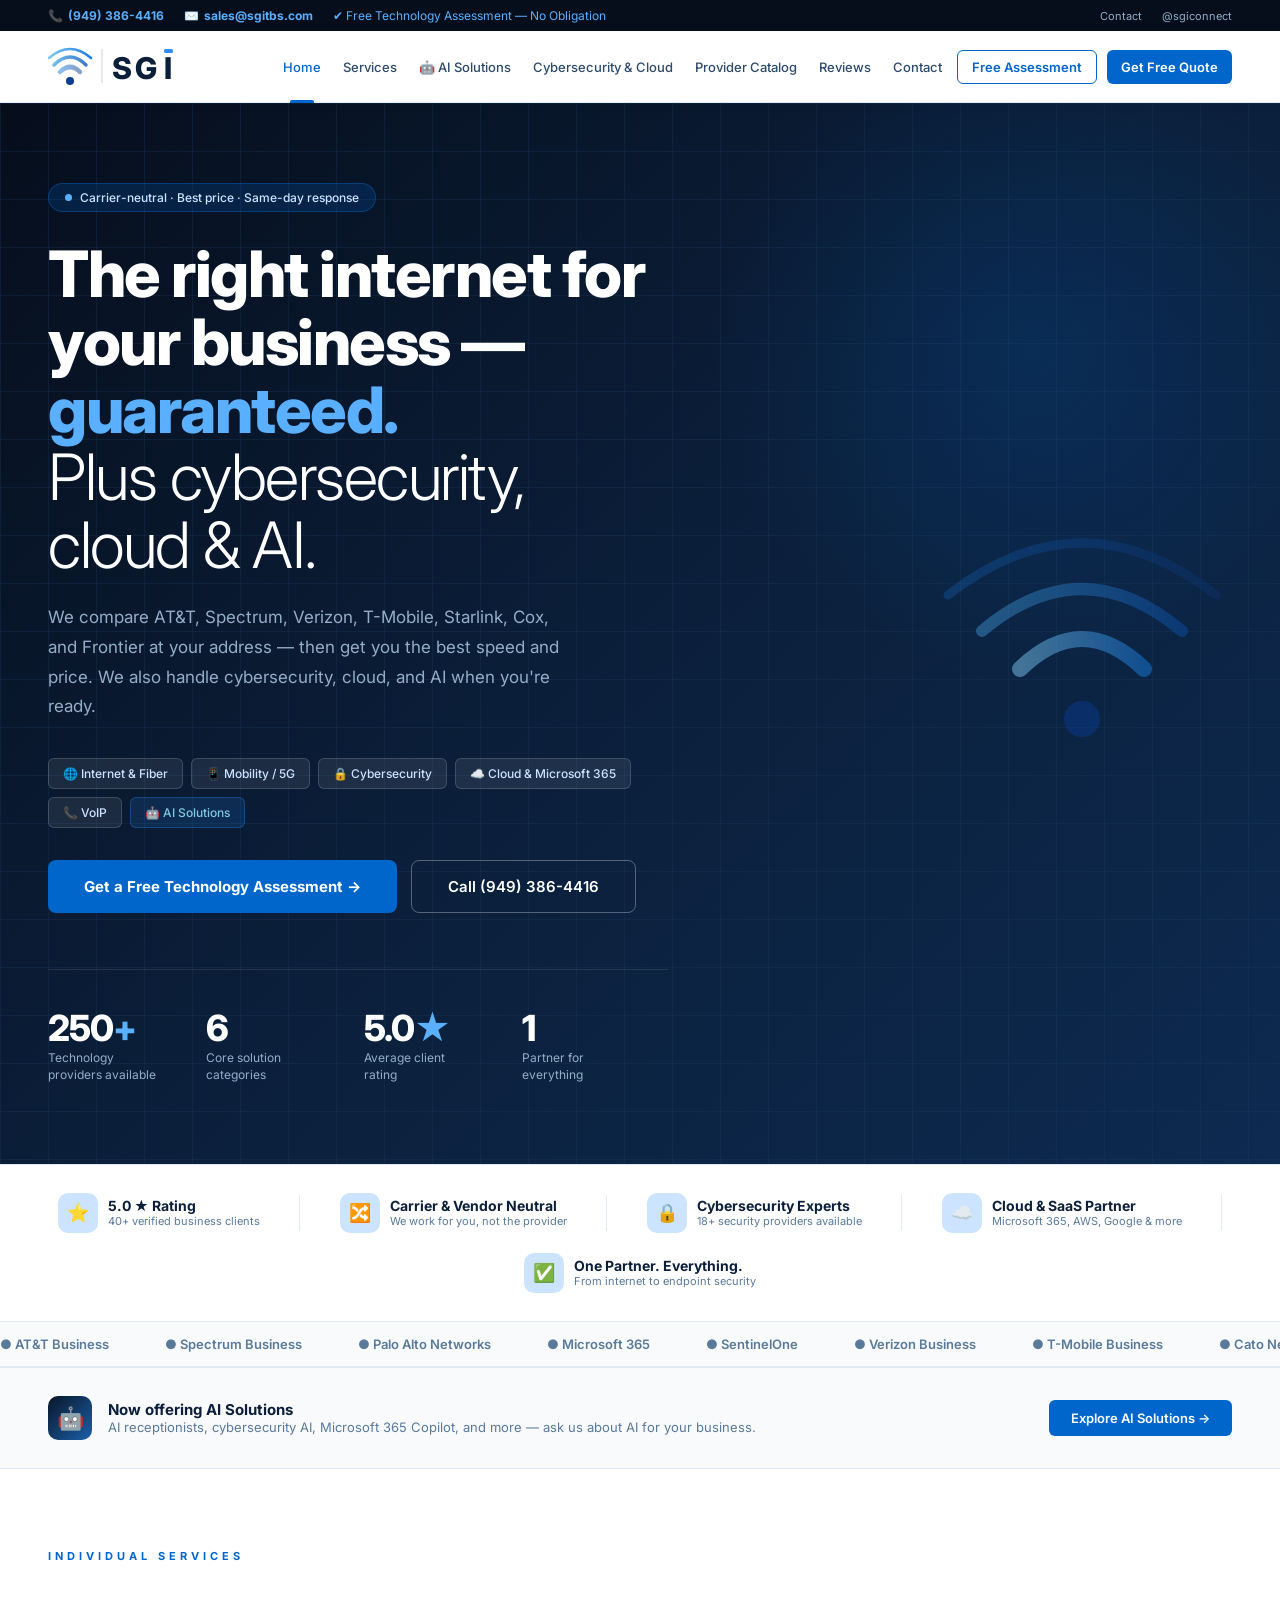
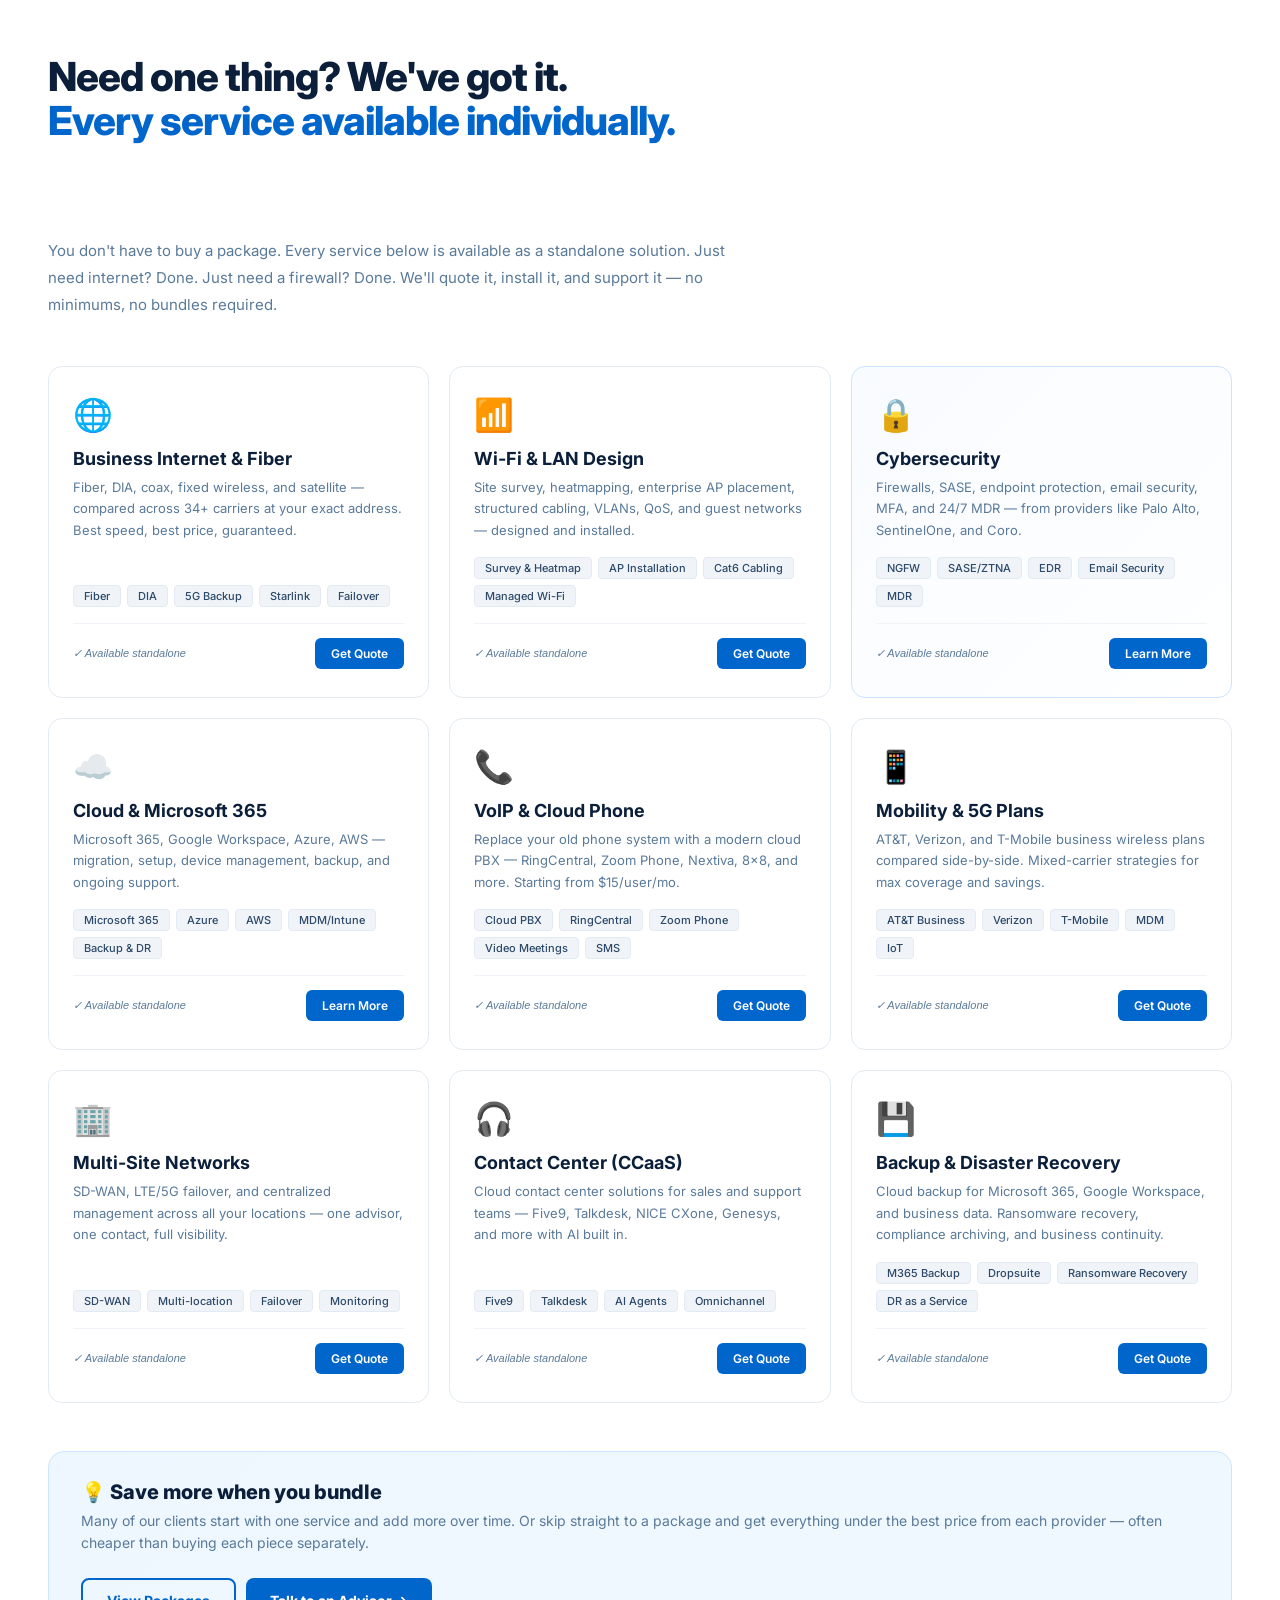
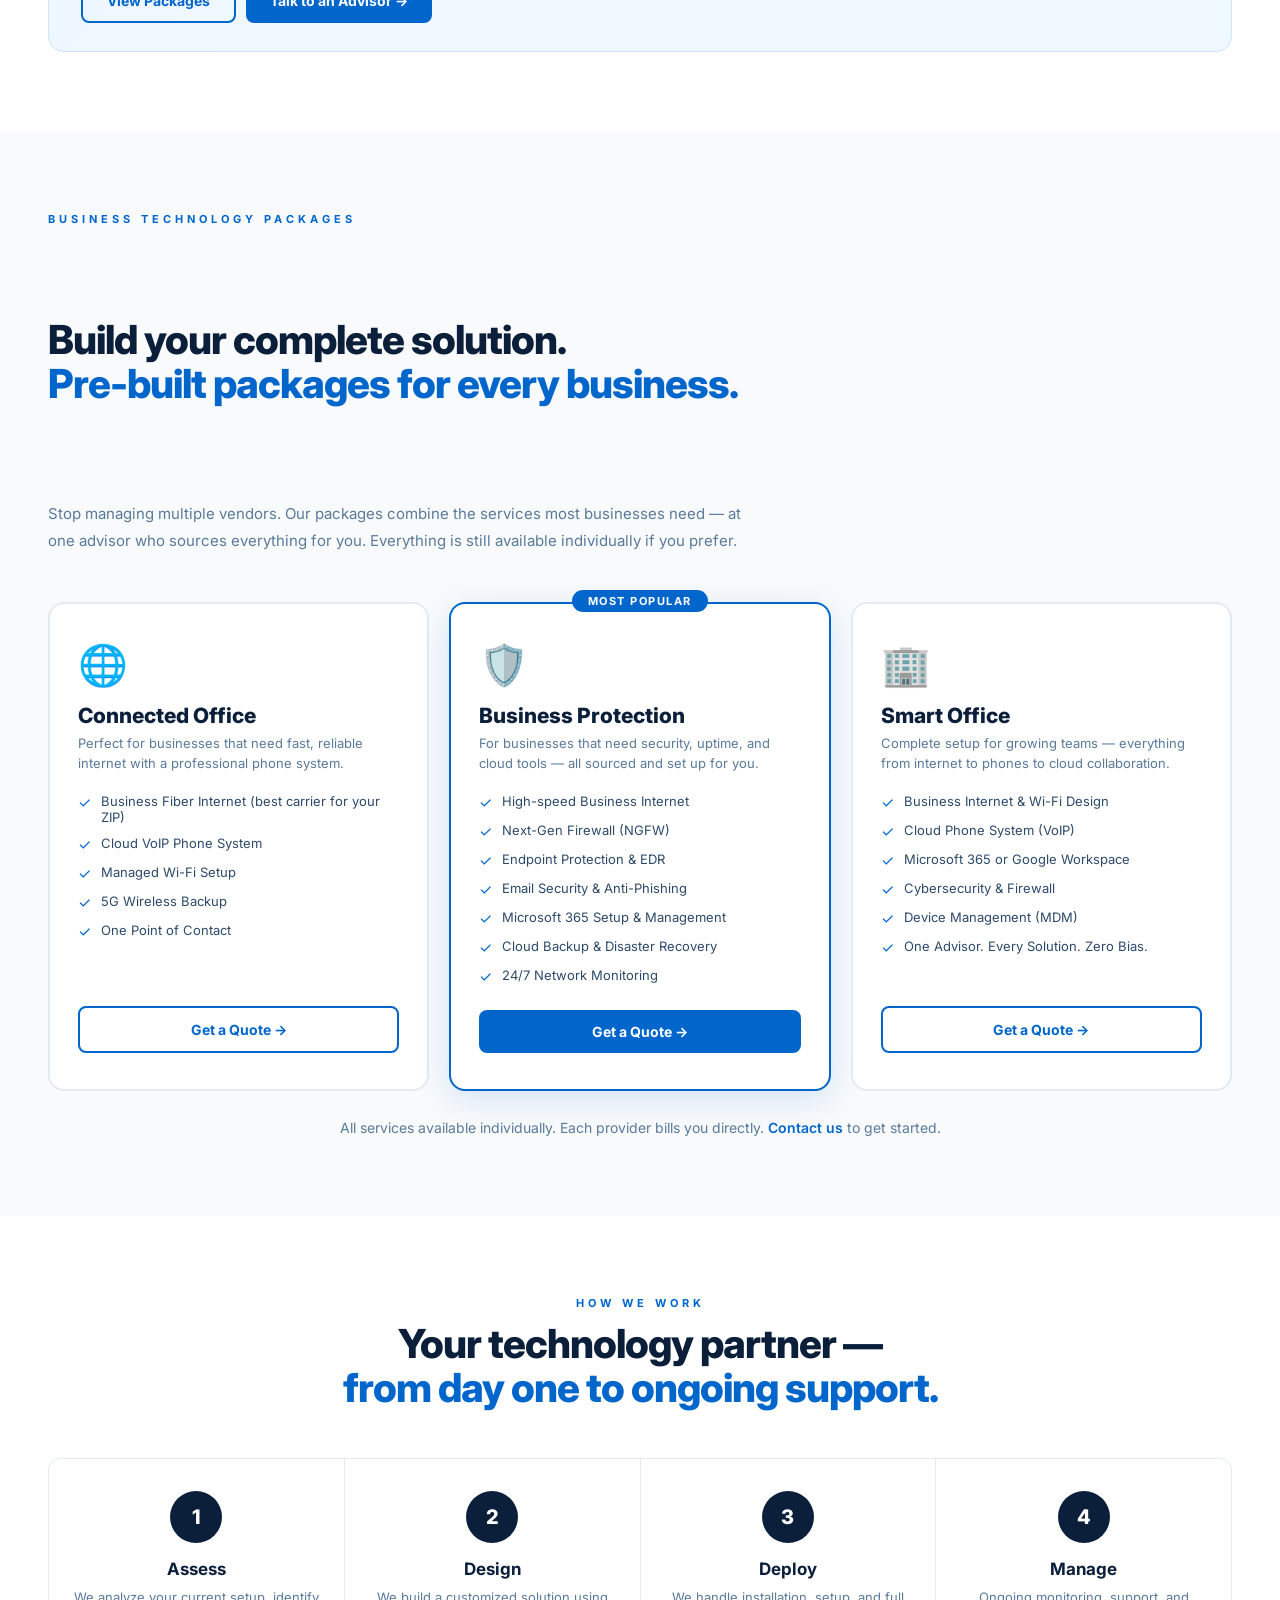
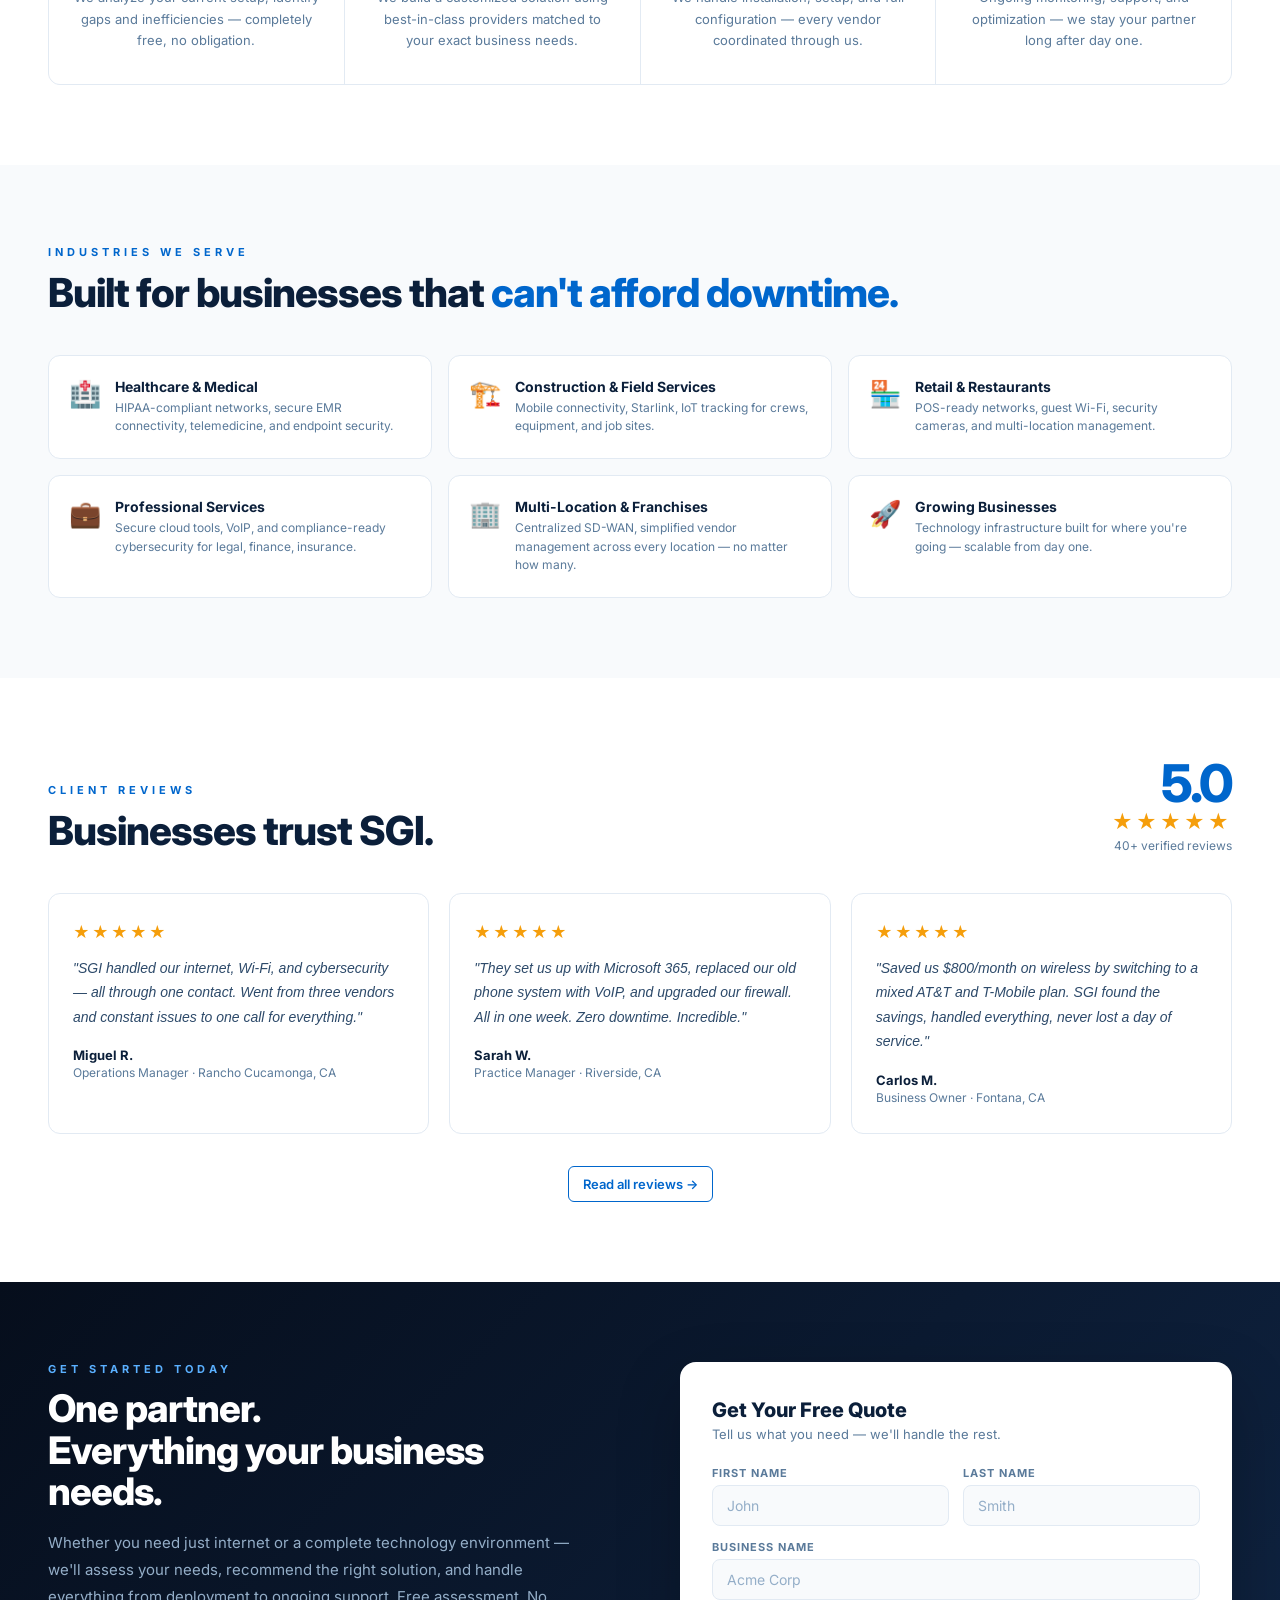
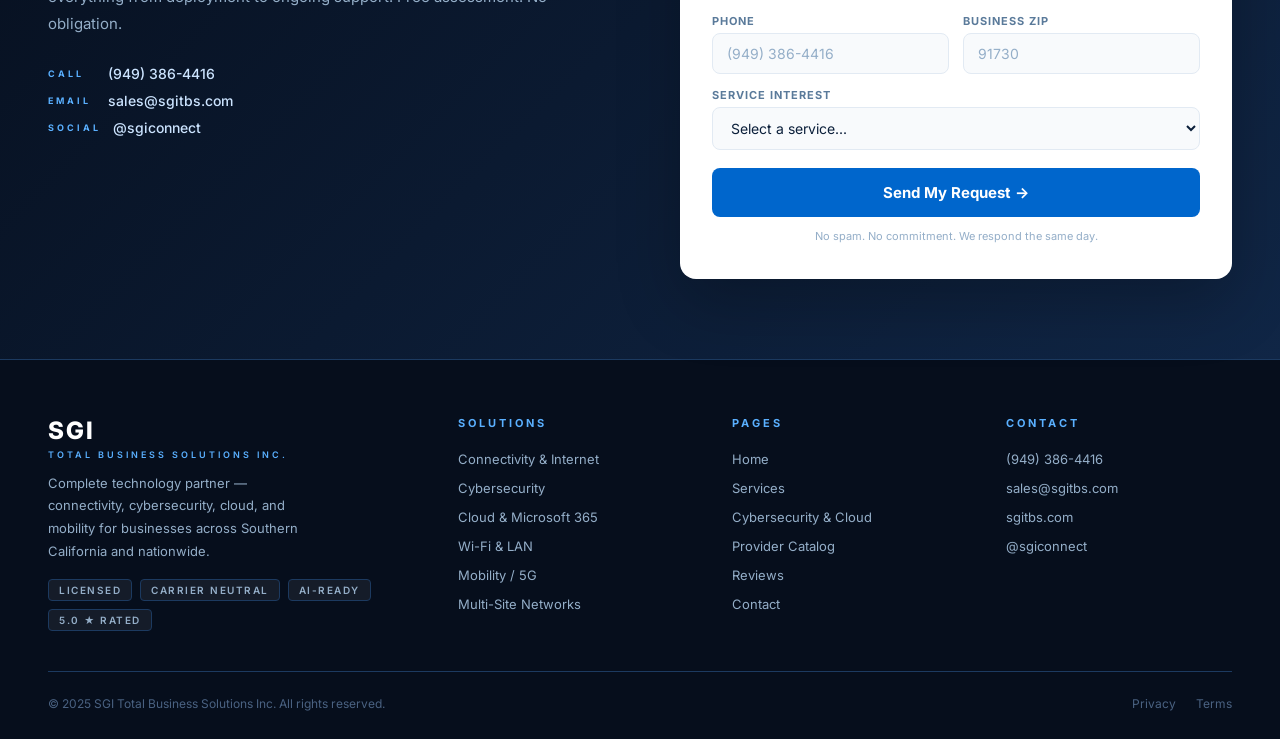
==== commit 07ce3d5e: "Add files via upload" ====
--- a/index.html
+++ b/index.html
@@ -656,16 +656,16 @@
   <div class="hero-bg"></div>
   <div class="hero-glow"></div>
   <div class="hero-content">
-    <div class="hero-badge"><div class="badge-dot"></div><span>AI · Cybersecurity · Connectivity · Cloud · Mobility</span></div>
-    <h1>AI-powered technology that<br/><span class="blue">protects, connects,</span><br/><span class="thin">and scales your business.</span></h1>
-    <p class="hero-sub">SGI delivers AI solutions, cybersecurity, internet, cloud, and mobility — individually or as a complete technology package. One partner. One call. No gaps.</p>
+    <div class="hero-badge"><div class="badge-dot"></div><span>Carrier-neutral · Best price · Same-day response</span></div>
+    <h1>The right internet for<br/>your business — <span class="blue">guaranteed.</span><br/><span class="thin">Plus cybersecurity, cloud &amp; AI.</span></h1>
+    <p class="hero-sub">We compare AT&amp;T, Spectrum, Verizon, T-Mobile, Starlink, Cox, and Frontier at your address — then get you the best speed and price. We also handle cybersecurity, cloud, and AI when you're ready.</p>
     <div class="pill-row">
-      <div class="pill" style="background:rgba(45,143,245,0.2);border-color:rgba(45,143,245,0.5);color:#7ec8e3;font-weight:600;">🤖 AI Solutions</div>
-      <div class="pill">🌐 Connectivity</div>
+      <div class="pill">🌐 Internet &amp; Fiber</div>
+      <div class="pill">📱 Mobility / 5G</div>
       <div class="pill">🔒 Cybersecurity</div>
-      <div class="pill">☁️ Cloud &amp; SaaS</div>
-      <div class="pill">📱 Mobility</div>
-      <div class="pill">📞 VoIP / UCaaS</div>
+      <div class="pill">☁️ Cloud &amp; Microsoft 365</div>
+      <div class="pill">📞 VoIP</div>
+      <div class="pill" style="background:rgba(45,143,245,0.15);border-color:rgba(45,143,245,0.3);color:#7ec8e3;">🤖 AI Solutions</div>
     </div>
     <div class="hero-btns">
       <button class="btn-hero-primary" onclick="window.location='contact.html'">Get a Free Technology Assessment →</button>
@@ -715,76 +715,17 @@
 </div>
 
 
-<!-- AI TALK TRACK BAND -->
-<div style="background:linear-gradient(135deg,#04080f 0%,#0a1628 100%);border-top:1px solid rgba(45,143,245,0.15);border-bottom:1px solid rgba(45,143,245,0.15);padding:56px 48px;">
-  <div style="max-width:1100px;margin:0 auto;">
-    <div style="display:flex;align-items:center;gap:12px;margin-bottom:20px;">
-      <div style="width:10px;height:10px;border-radius:50%;background:#2d8ff5;animation:pulse 1.5s infinite;box-shadow:0 0 0 0 rgba(45,143,245,0.4);"></div>
-      <span style="font-size:11px;font-weight:700;letter-spacing:4px;text-transform:uppercase;color:#2d8ff5;">🤖 Now Offering — AI Solutions</span>
-    </div>
-    <div style="display:grid;grid-template-columns:1.2fr 1fr;gap:64px;align-items:center;">
-      <div>
-        <h2 style="font-size:40px;font-weight:800;color:white;line-height:1.1;letter-spacing:-1px;margin-bottom:16px;">Your competitors are already<br/>using AI. <span style="background:linear-gradient(90deg,#2d8ff5,#7ec8e3);-webkit-background-clip:text;-webkit-text-fill-color:transparent;background-clip:text;">Are you?</span></h2>
-        <p style="font-size:16px;color:#4a6282;line-height:1.8;margin-bottom:28px;">AI isn't just for tech giants. SGI brings AI-powered solutions to businesses of every size — from AI receptionists that answer calls 24/7 to cybersecurity AI that stops ransomware before it executes.</p>
-        <div style="display:flex;flex-direction:column;gap:14px;margin-bottom:32px;">
-          <div style="display:flex;align-items:flex-start;gap:14px;">
-            <div style="width:36px;height:36px;border-radius:8px;background:rgba(45,143,245,0.12);border:1px solid rgba(45,143,245,0.2);display:flex;align-items:center;justify-content:center;font-size:16px;flex-shrink:0;">📞</div>
-            <div><div style="font-size:14px;font-weight:700;color:white;margin-bottom:3px;">AI Receptionist — Never miss a lead again</div><div style="font-size:13px;color:#3a5a7a;">AI answers, qualifies, and routes calls 24/7 — even at 2am on a Sunday.</div></div>
-          </div>
-          <div style="display:flex;align-items:flex-start;gap:14px;">
-            <div style="width:36px;height:36px;border-radius:8px;background:rgba(45,143,245,0.12);border:1px solid rgba(45,143,245,0.2);display:flex;align-items:center;justify-content:center;font-size:16px;flex-shrink:0;">🛡️</div>
-            <div><div style="font-size:14px;font-weight:700;color:white;margin-bottom:3px;">AI Cybersecurity — Stops attacks in milliseconds</div><div style="font-size:13px;color:#3a5a7a;">CrowdStrike and SentinelOne AI detect and stop ransomware before it can execute.</div></div>
-          </div>
-          <div style="display:flex;align-items:flex-start;gap:14px;">
-            <div style="width:36px;height:36px;border-radius:8px;background:rgba(45,143,245,0.12);border:1px solid rgba(45,143,245,0.2);display:flex;align-items:center;justify-content:center;font-size:16px;flex-shrink:0;">🪟</div>
-            <div><div style="font-size:14px;font-weight:700;color:white;margin-bottom:3px;">Microsoft 365 Copilot — AI in every app you already use</div><div style="font-size:13px;color:#3a5a7a;">Draft emails, summarize meetings, analyze data — all with AI inside Word, Excel, and Teams.</div></div>
-          </div>
-          <div style="display:flex;align-items:flex-start;gap:14px;">
-            <div style="width:36px;height:36px;border-radius:8px;background:rgba(45,143,245,0.12);border:1px solid rgba(45,143,245,0.2);display:flex;align-items:center;justify-content:center;font-size:16px;flex-shrink:0;">🤖</div>
-            <div><div style="font-size:14px;font-weight:700;color:white;margin-bottom:3px;">AI Virtual Agents — Handle customer service automatically</div><div style="font-size:13px;color:#3a5a7a;">AI agents handle tier-1 inquiries, book appointments, and qualify leads — 24/7, no headcount.</div></div>
-          </div>
-        </div>
-        <div style="display:flex;gap:12px;flex-wrap:wrap;">
-          <button onclick="window.location='ai.html'" style="background:#1a5faa;color:white;border:none;border-radius:8px;padding:14px 28px;font-family:Inter,sans-serif;font-size:14px;font-weight:700;cursor:pointer;transition:all .2s;">Explore AI Solutions →</button>
-          <button onclick="window.location='contact.html'" style="background:transparent;color:#7ec8e3;border:1.5px solid rgba(45,143,245,0.3);border-radius:8px;padding:14px 28px;font-family:Inter,sans-serif;font-size:14px;font-weight:600;cursor:pointer;">Get a Free AI Consultation</button>
-        </div>
-      </div>
-      <div style="display:grid;grid-template-columns:1fr 1fr;gap:12px;">
-        <div style="background:rgba(13,27,50,0.8);border:1px solid rgba(45,143,245,0.15);border-radius:14px;padding:20px 18px;text-align:center;">
-          <div style="font-size:36px;margin-bottom:8px;">🤖</div>
-          <div style="font-size:13px;font-weight:700;color:white;margin-bottom:6px;">AI Receptionist</div>
-          <div style="font-size:11px;color:#2d8ff5;">Never miss a call</div>
-        </div>
-        <div style="background:rgba(13,27,50,0.8);border:1px solid rgba(45,143,245,0.15);border-radius:14px;padding:20px 18px;text-align:center;">
-          <div style="font-size:36px;margin-bottom:8px;">🛡️</div>
-          <div style="font-size:13px;font-weight:700;color:white;margin-bottom:6px;">AI Cybersecurity</div>
-          <div style="font-size:11px;color:#2d8ff5;">Stop threats in ms</div>
-        </div>
-        <div style="background:rgba(13,27,50,0.8);border:1px solid rgba(45,143,245,0.15);border-radius:14px;padding:20px 18px;text-align:center;">
-          <div style="font-size:36px;margin-bottom:8px;">🪟</div>
-          <div style="font-size:13px;font-weight:700;color:white;margin-bottom:6px;">Microsoft Copilot</div>
-          <div style="font-size:11px;color:#2d8ff5;">AI in every app</div>
-        </div>
-        <div style="background:rgba(13,27,50,0.8);border:1px solid rgba(45,143,245,0.15);border-radius:14px;padding:20px 18px;text-align:center;">
-          <div style="font-size:36px;margin-bottom:8px;">💬</div>
-          <div style="font-size:13px;font-weight:700;color:white;margin-bottom:6px;">AI Virtual Agents</div>
-          <div style="font-size:11px;color:#2d8ff5;">24/7 customer service</div>
-        </div>
-        <div style="background:rgba(13,27,50,0.8);border:1px solid rgba(45,143,245,0.15);border-radius:14px;padding:20px 18px;text-align:center;">
-          <div style="font-size:36px;margin-bottom:8px;">🔍</div>
-          <div style="font-size:13px;font-weight:700;color:white;margin-bottom:6px;">AI Threat Intel</div>
-          <div style="font-size:11px;color:#2d8ff5;">Know before they strike</div>
-        </div>
-        <div style="background:rgba(13,27,50,0.8);border:1px solid rgba(45,143,245,0.15);border-radius:14px;padding:20px 18px;text-align:center;cursor:pointer;" onclick="window.location='ai.html'">
-          <div style="font-size:36px;margin-bottom:8px;">✨</div>
-          <div style="font-size:13px;font-weight:700;color:#2d8ff5;margin-bottom:6px;">See All AI →</div>
-          <div style="font-size:11px;color:#2a4060;">50+ AI solutions</div>
-        </div>
-      </div>
-    </div>
-  </div>
+<!-- AI CALLOUT — subtle, secondary -->
+<div style="background:#f8fafc;border-top:1px solid var(--gray-200);border-bottom:1px solid var(--gray-200);padding:28px 48px;display:flex;align-items:center;justify-content:space-between;flex-wrap:wrap;gap:20px;">
+  <div style="display:flex;align-items:center;gap:16px;">
+    <div style="width:44px;height:44px;border-radius:10px;background:linear-gradient(135deg,#0a1628,#1a5faa);display:flex;align-items:center;justify-content:center;font-size:22px;flex-shrink:0;">🤖</div>
+    <div>
+      <div style="font-size:15px;font-weight:700;color:var(--text-dark);">Now offering AI Solutions</div>
+      <div style="font-size:13px;color:var(--text-muted);">AI receptionists, cybersecurity AI, Microsoft 365 Copilot, and more — ask us about AI for your business.</div>
+    </div>
+  </div>
+  <button onclick="window.location='ai.html'" style="background:var(--blue);color:white;border:none;border-radius:6px;padding:10px 22px;font-family:Inter,sans-serif;font-size:13px;font-weight:600;cursor:pointer;white-space:nowrap;flex-shrink:0;">Explore AI Solutions →</button>
 </div>
-
 
 <!-- CORE SOLUTIONS — INDIVIDUAL SERVICES -->
 <section class="cat-section">
@@ -1136,4 +1077,4 @@
 }
 </script>
 </body>
-</html>
+</html>
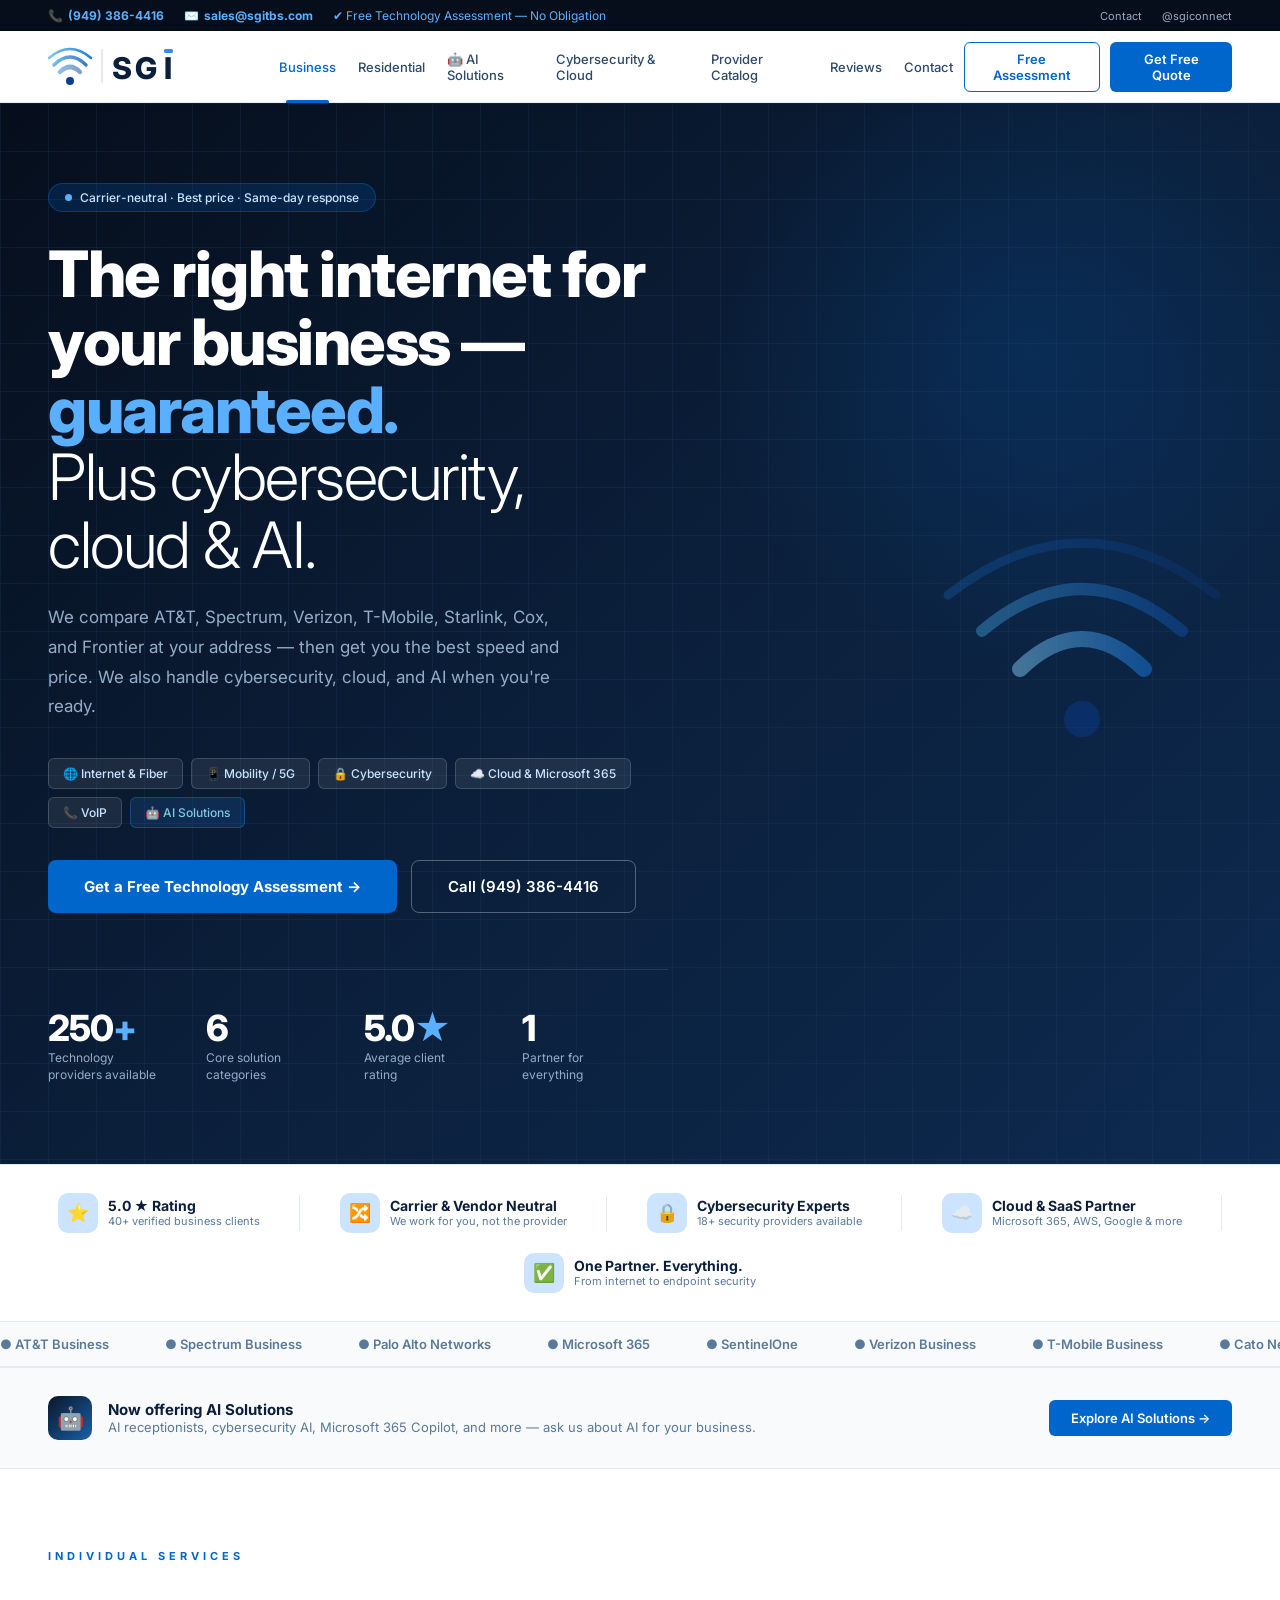
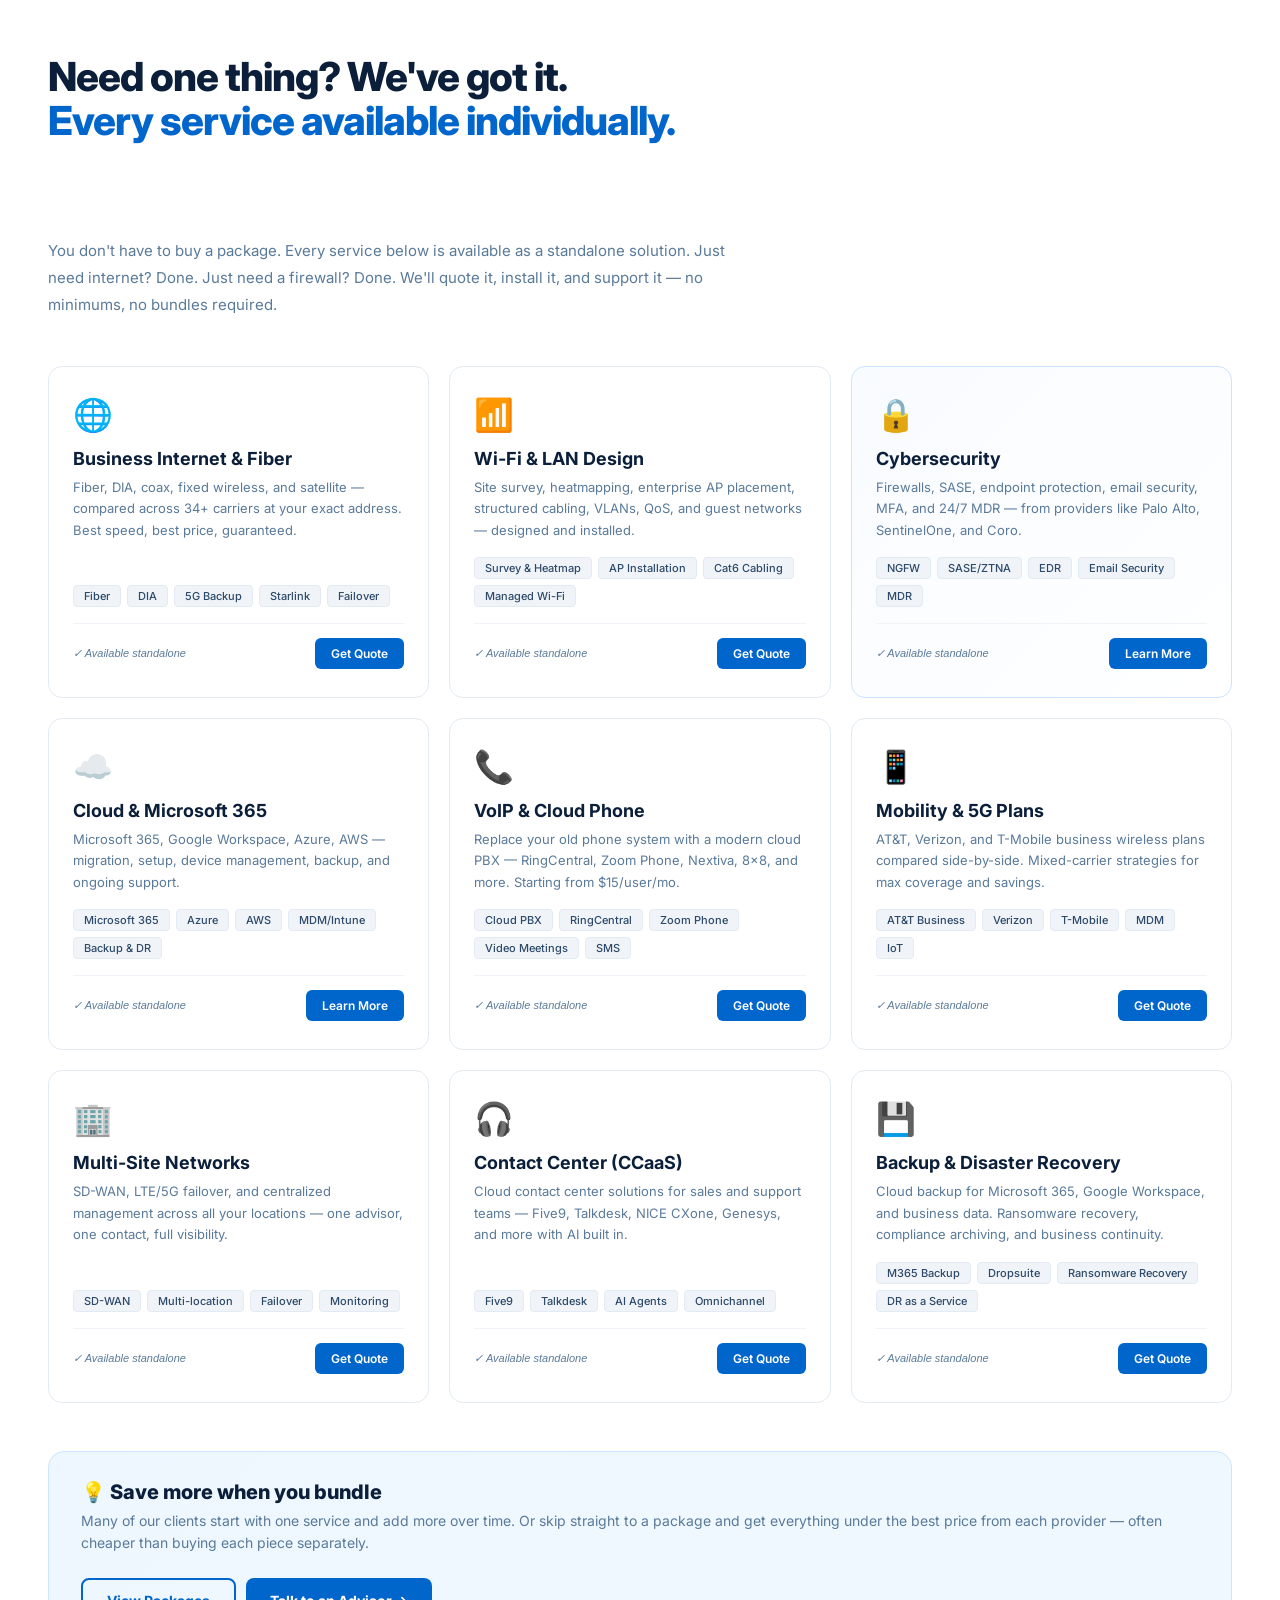
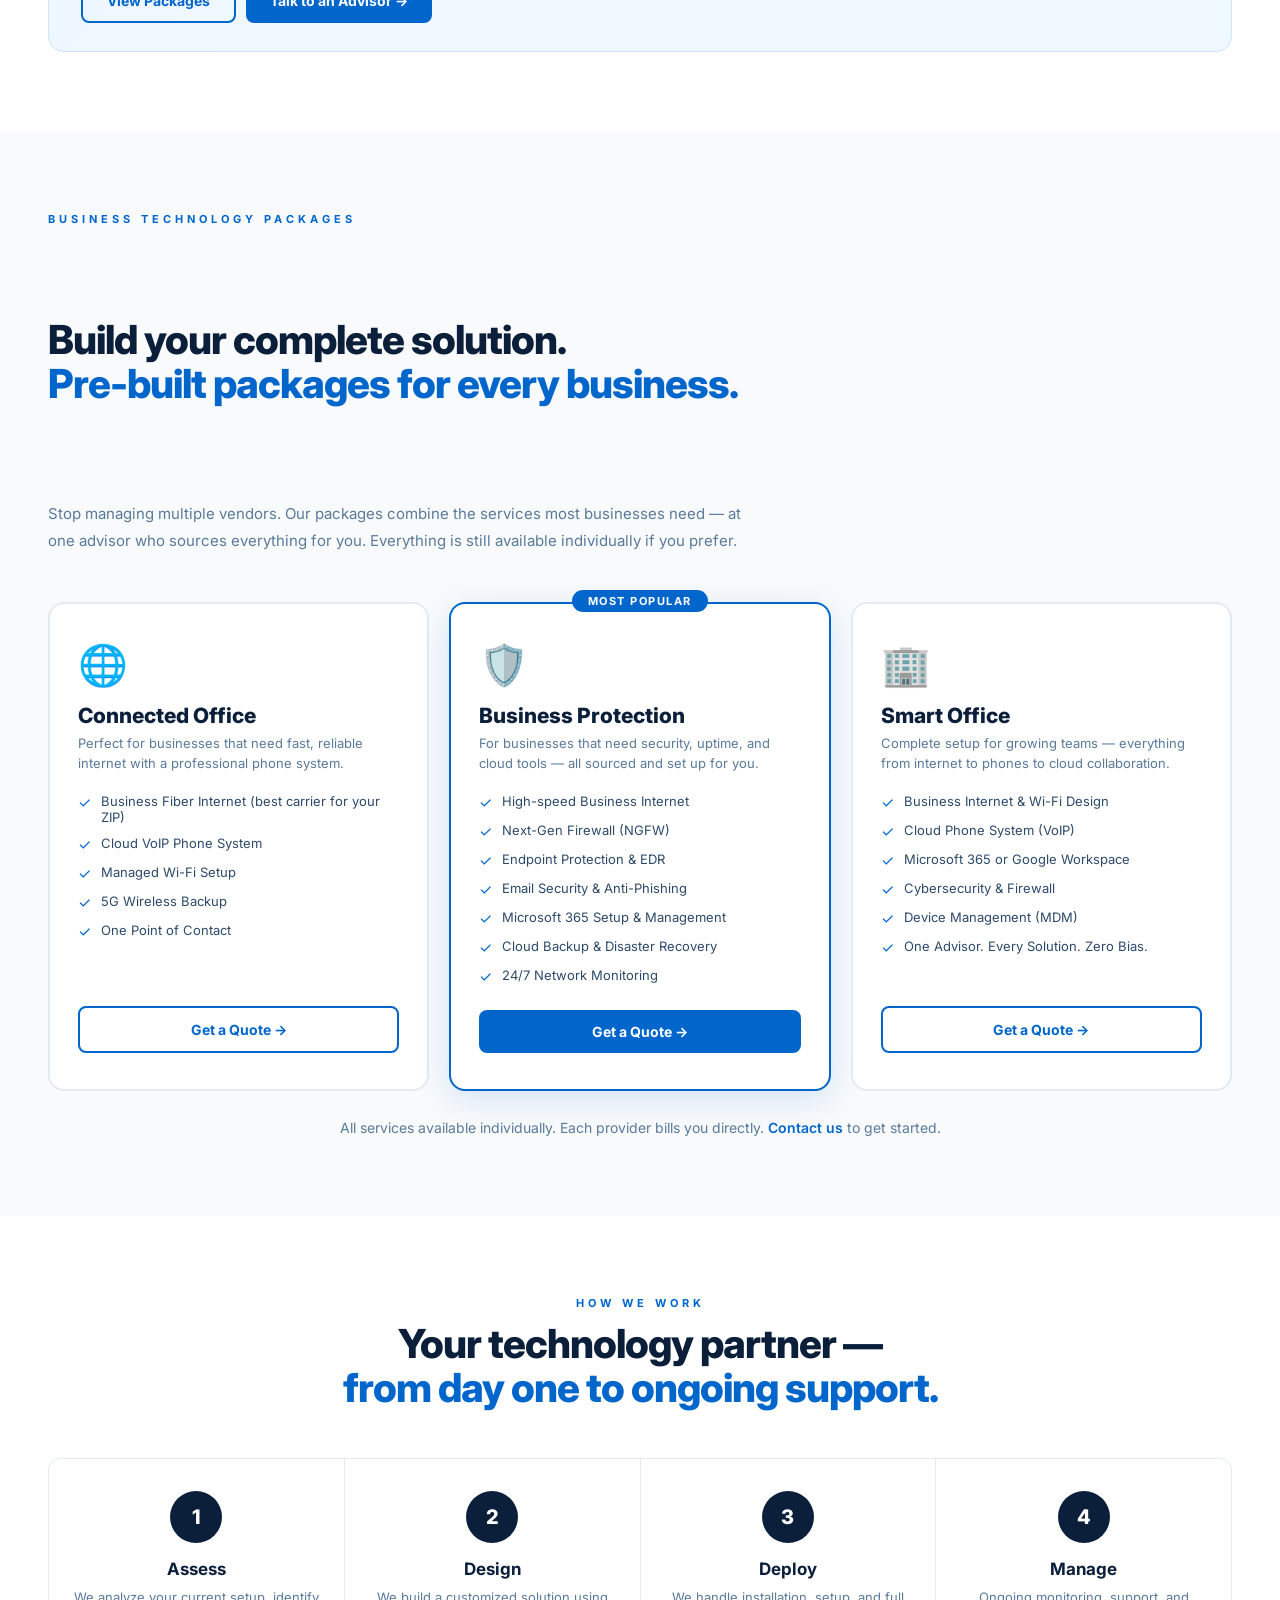
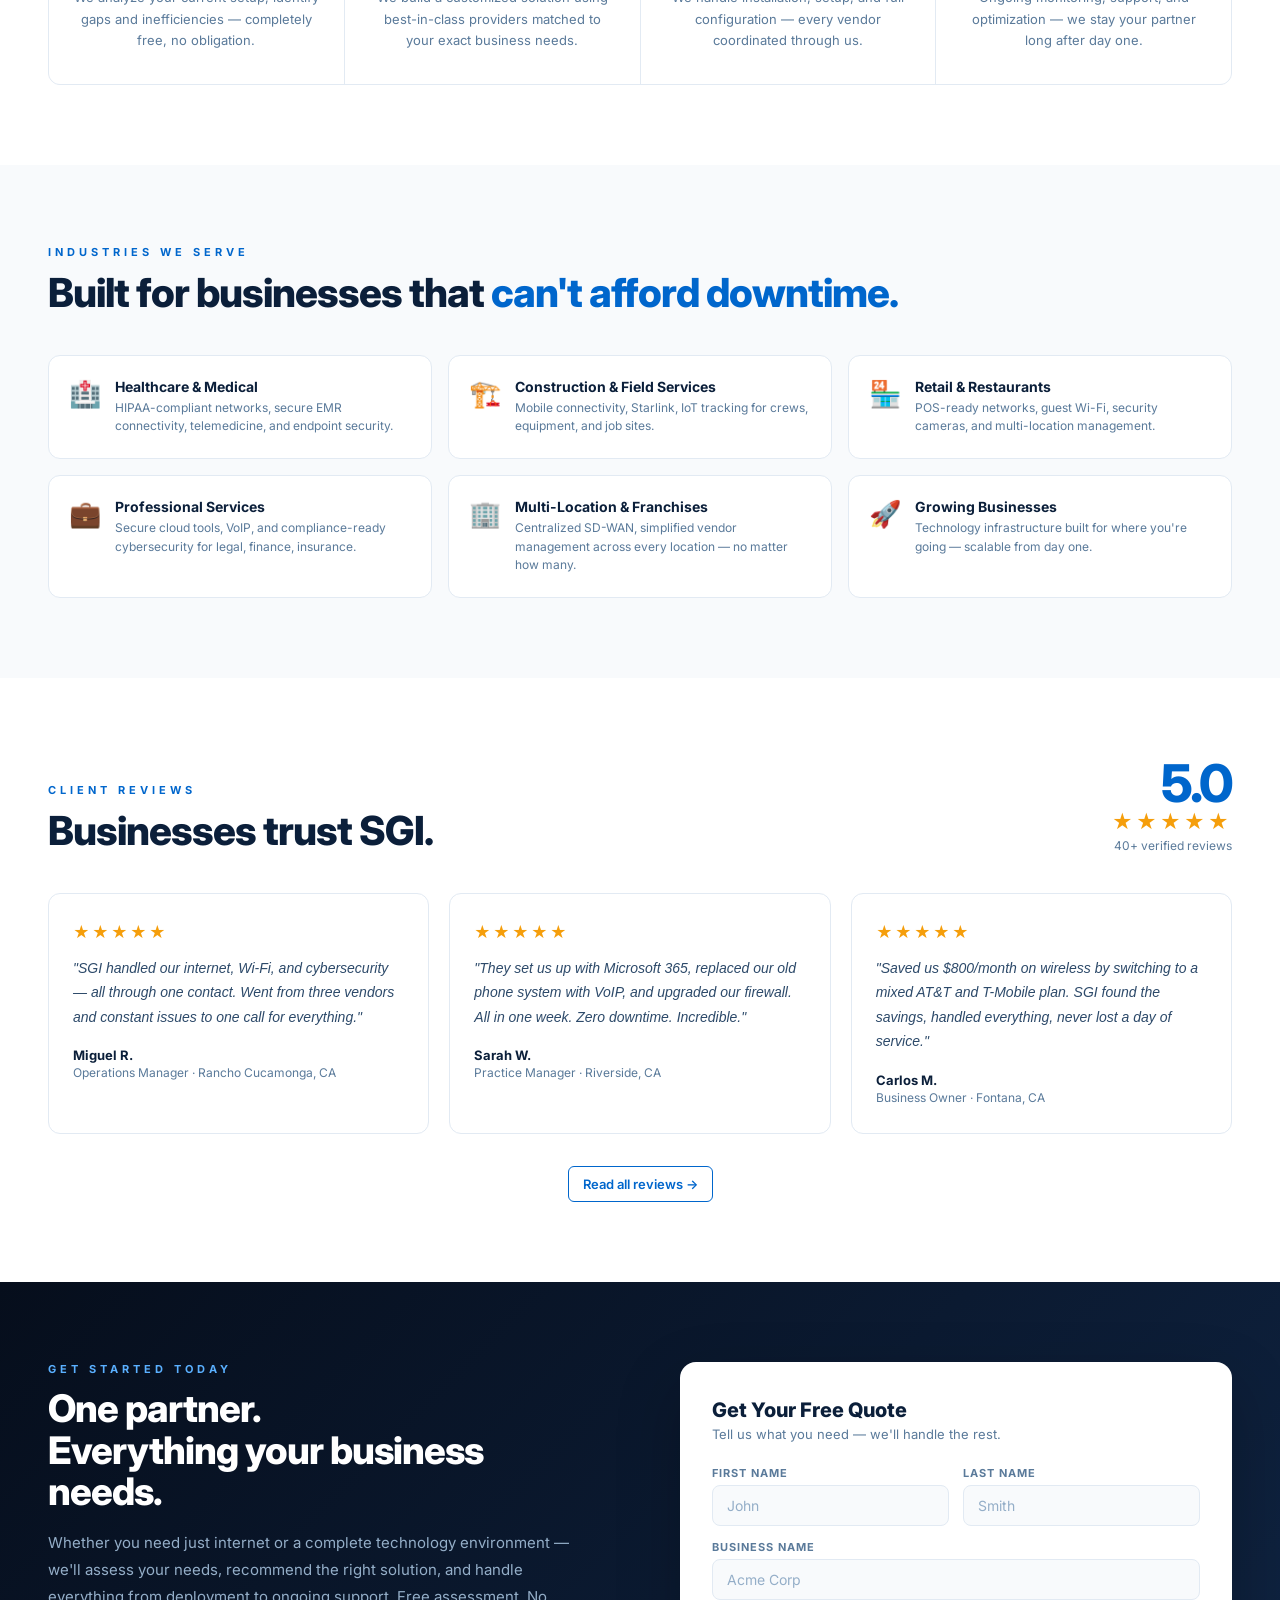
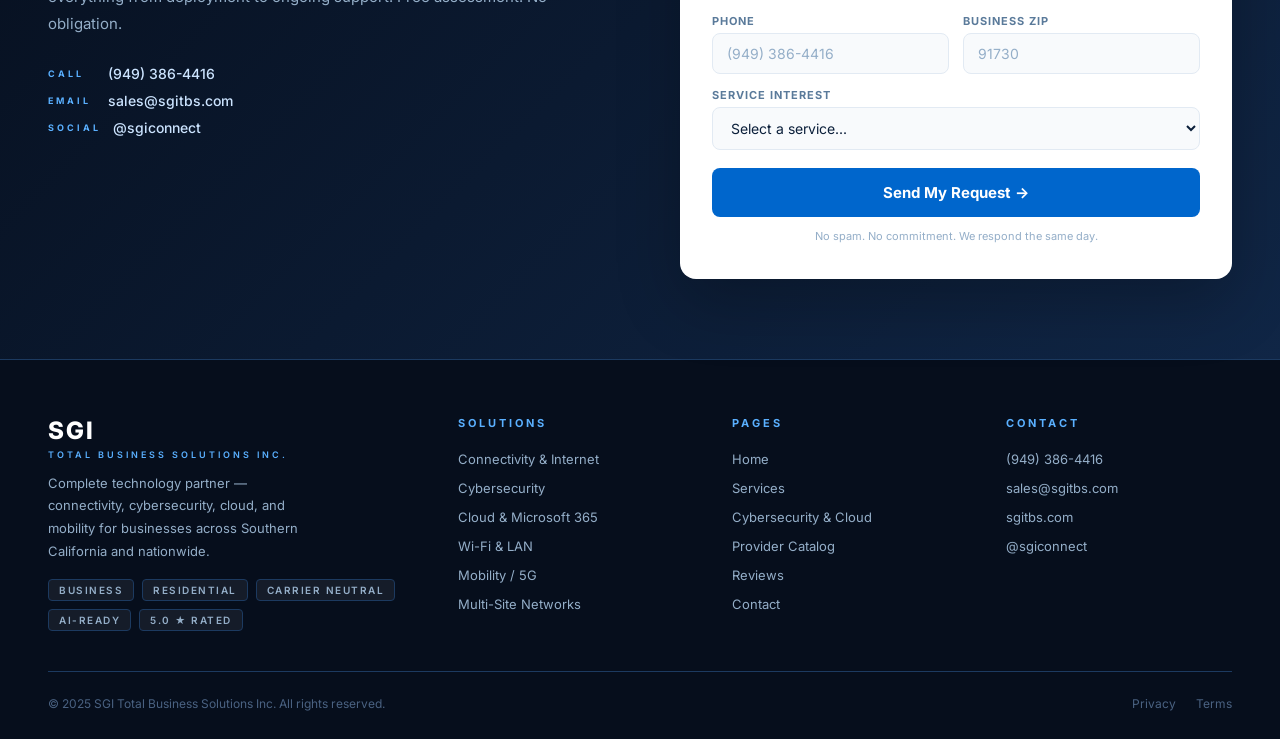
==== commit a04f808e: "Add files via upload" ====
--- a/index.html
+++ b/index.html
@@ -624,16 +624,14 @@
   </div>
 </div>
 <nav class="nav">
-  <a href="index.html"><div class="nav-logo-wrap"><svg width="220" height="44" viewBox="0 0 220 44" fill="none"><defs><linearGradient id="wgAI1" x1="0" y1="0" x2="1" y2="0"><stop offset="0%" stop-color="#7ec8f0"/><stop offset="100%" stop-color="#1a7de0"/></linearGradient><linearGradient id="wgAI2" x1="0" y1="0" x2="1" y2="0"><stop offset="0%" stop-color="#4aaae8" stop-opacity="0.8"/><stop offset="100%" stop-color="#0d5abf" stop-opacity="0.8"/></linearGradient><linearGradient id="wgAI3" x1="0" y1="0" x2="1" y2="0"><stop offset="0%" stop-color="#1a7de0" stop-opacity="0.5"/><stop offset="100%" stop-color="#0a3d8f" stop-opacity="0.5"/></linearGradient></defs><circle cx="22" cy="36" r="4" fill="#0a3d8f"/><path d="M12 27 Q22 17 32 27" stroke="url(#wgAI3)" stroke-width="4.5" fill="none" stroke-linecap="round"/><path d="M6 20 Q22 4 38 20" stroke="url(#wgAI2)" stroke-width="3.5" fill="none" stroke-linecap="round"/><path d="M1 13 Q22 -5 43 13" stroke="url(#wgAI1)" stroke-width="2.5" fill="none" stroke-linecap="round"/><line x1="54" y1="4" x2="54" y2="38" stroke="#d0dde8" stroke-width="1.2"/><text x="64" y="34" font-family="Inter,sans-serif" font-size="30" font-weight="800" fill="#0b1f3a" letter-spacing="-0.5">S</text><text x="87" y="34" font-family="Inter,sans-serif" font-size="30" font-weight="800" fill="#0b1f3a" letter-spacing="-0.5">G</text><text x="116" y="34" font-family="Inter,sans-serif" font-size="30" font-weight="800" fill="#0b1f3a">I</text><rect x="116" y="4" width="9" height="4" rx="1.5" fill="#2d8ff5"/></svg></div></a>
-  <ul class="nav-links">
-    <li><a href="index.html" class="active">Home</a></li>
-    <li><a href="services.html">Services</a></li>
+  <a href="index.html"><div class="nav-logo-wrap"><svg width="220" height="44" viewBox="0 0 220 44" fill="none"><defs><linearGradient id="wgR1" x1="0" y1="0" x2="1" y2="0"><stop offset="0%" stop-color="#7ec8f0"/><stop offset="100%" stop-color="#1a7de0"/></linearGradient><linearGradient id="wgR2" x1="0" y1="0" x2="1" y2="0"><stop offset="0%" stop-color="#4aaae8" stop-opacity="0.8"/><stop offset="100%" stop-color="#0d5abf" stop-opacity="0.8"/></linearGradient><linearGradient id="wgR3" x1="0" y1="0" x2="1" y2="0"><stop offset="0%" stop-color="#1a7de0" stop-opacity="0.5"/><stop offset="100%" stop-color="#0a3d8f" stop-opacity="0.5"/></linearGradient></defs><circle cx="22" cy="36" r="4" fill="#0a3d8f"/><path d="M12 27 Q22 17 32 27" stroke="url(#wgR3)" stroke-width="4.5" fill="none" stroke-linecap="round"/><path d="M6 20 Q22 4 38 20" stroke="url(#wgR2)" stroke-width="3.5" fill="none" stroke-linecap="round"/><path d="M1 13 Q22 -5 43 13" stroke="url(#wgR1)" stroke-width="2.5" fill="none" stroke-linecap="round"/><line x1="54" y1="4" x2="54" y2="38" stroke="#d0dde8" stroke-width="1.2"/><text x="64" y="34" font-family="Inter,sans-serif" font-size="30" font-weight="800" fill="#0b1f3a" letter-spacing="-0.5">S</text><text x="87" y="34" font-family="Inter,sans-serif" font-size="30" font-weight="800" fill="#0b1f3a" letter-spacing="-0.5">G</text><text x="116" y="34" font-family="Inter,sans-serif" font-size="30" font-weight="800" fill="#0b1f3a">I</text><rect x="116" y="4" width="9" height="4" rx="1.5" fill="#2d8ff5"/></svg></div></a>
+  <ul class="nav-links"><li><a href="index.html" class="active">Business</a></li>
+    <li><a href="residential.html" class="nav-res">Residential</a></li>
     <li><a href="ai.html" class="ai-nav">🤖 AI Solutions</a></li>
     <li><a href="cybersecurity.html">Cybersecurity &amp; Cloud</a></li>
     <li><a href="providers.html">Provider Catalog</a></li>
     <li><a href="reviews.html">Reviews</a></li>
-    <li><a href="contact.html">Contact</a></li>
-  </ul>
+    <li><a href="contact.html">Contact</a></li></ul>
   <div class="nav-right">
     <button class="btn-ghost" onclick="window.location='contact.html'">Free Assessment</button>
     <button class="btn-solid" onclick="window.location='contact.html'">Get Free Quote</button>
@@ -641,8 +639,8 @@
   <button class="hamburger" onclick="toggleMenu()" id="hamburger">☰</button>
 </nav>
 <div class="mobile-menu" id="mobileMenu">
-  <a href="index.html">Home</a>
-  <a href="services.html">Services</a>
+  <a href="index.html">Business</a>
+  <a href="residential.html" style="color:#0066cc;font-weight:700;">🏠 Residential</a>
   <a href="ai.html" style="color:#2d8ff5;font-weight:700;">🤖 AI Solutions</a>
   <a href="cybersecurity.html">Cybersecurity &amp; Cloud</a>
   <a href="providers.html">Provider Catalog</a>
@@ -969,7 +967,7 @@
       <div class="footer-logo">SGI</div>
       <div class="footer-tagline">TOTAL BUSINESS SOLUTIONS INC.</div>
       <p>Complete technology partner — connectivity, cybersecurity, cloud, and mobility for businesses across Southern California and nationwide.</p>
-      <div class="footer-badges"><span>Licensed</span><span>Carrier Neutral</span><span>AI-Ready</span><span>5.0 ★ Rated</span></div>
+      <div class="footer-badges"><span>Business</span><span>Residential</span><span>Carrier Neutral</span><span>AI-Ready</span><span>5.0 ★ Rated</span></div>
     </div>
     <div class="footer-col"><h4>Solutions</h4><ul>
       <li><a href="services.html">Connectivity &amp; Internet</a></li>
